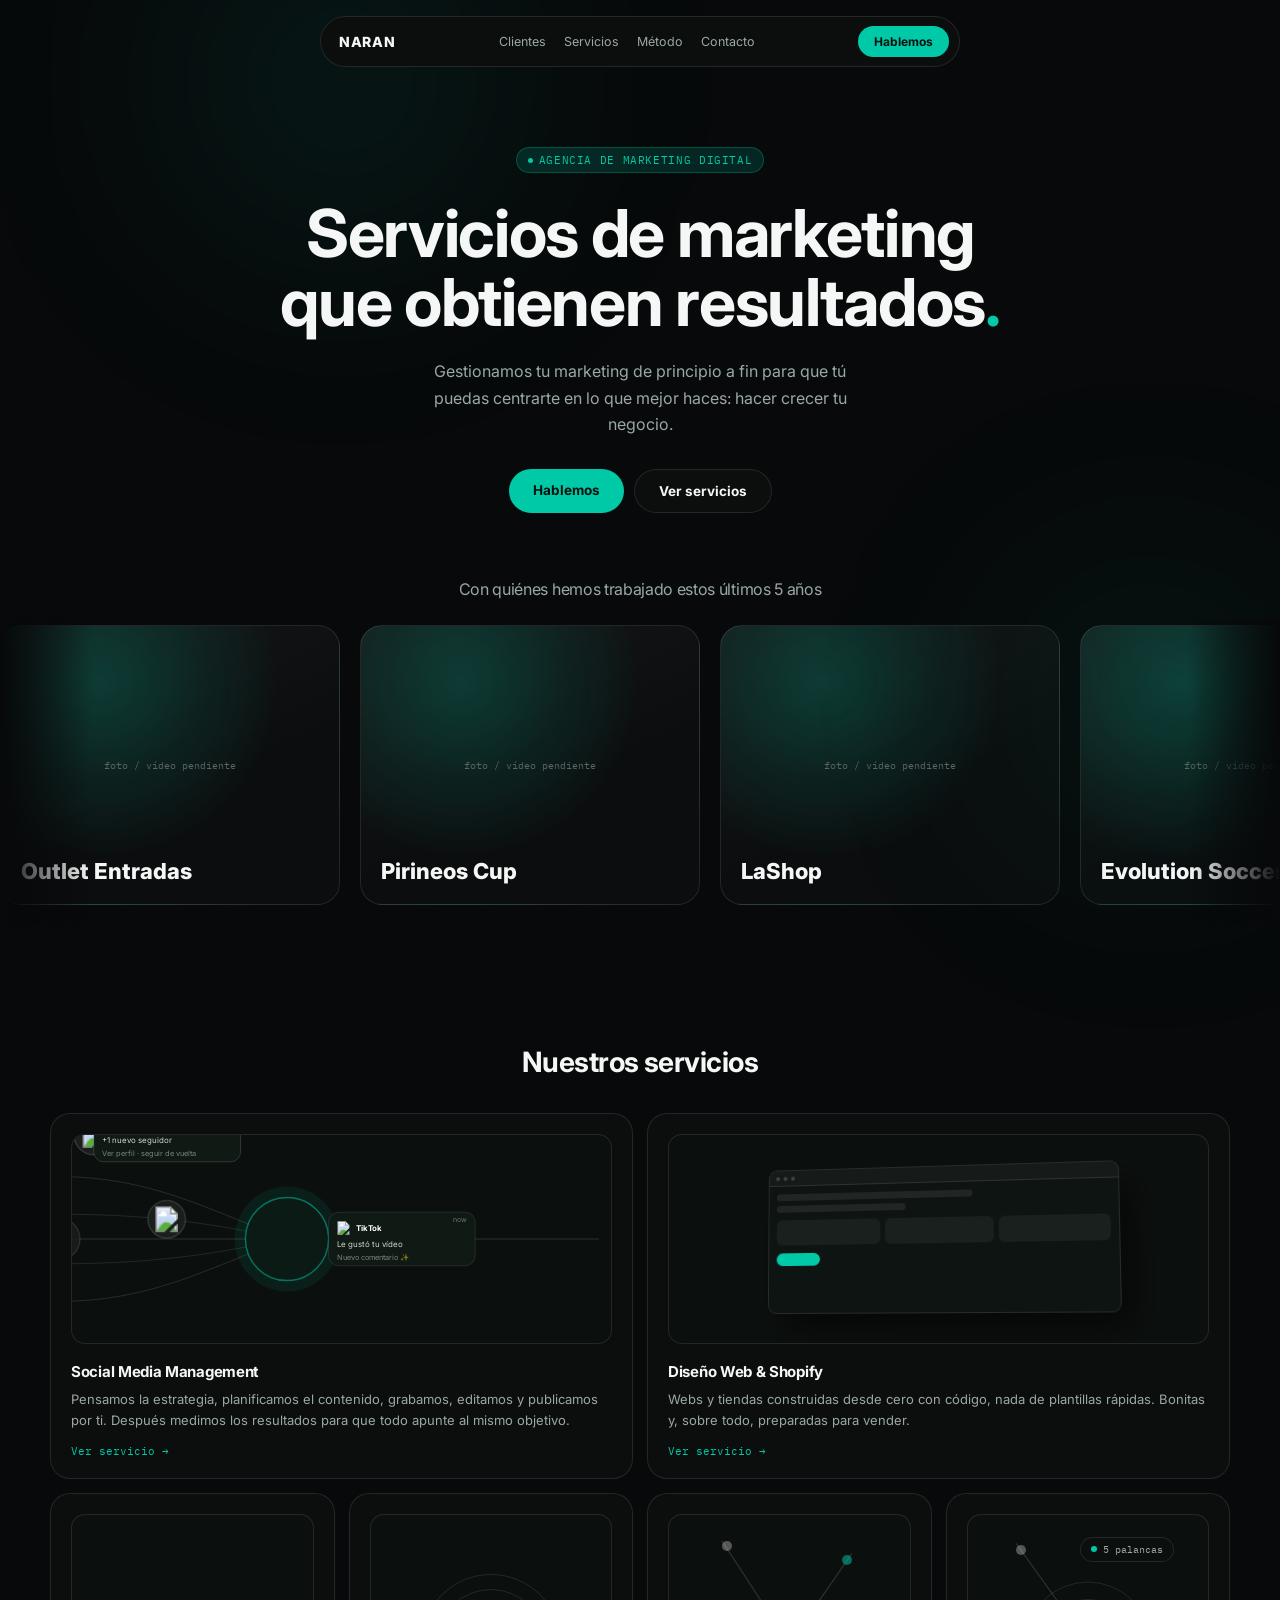
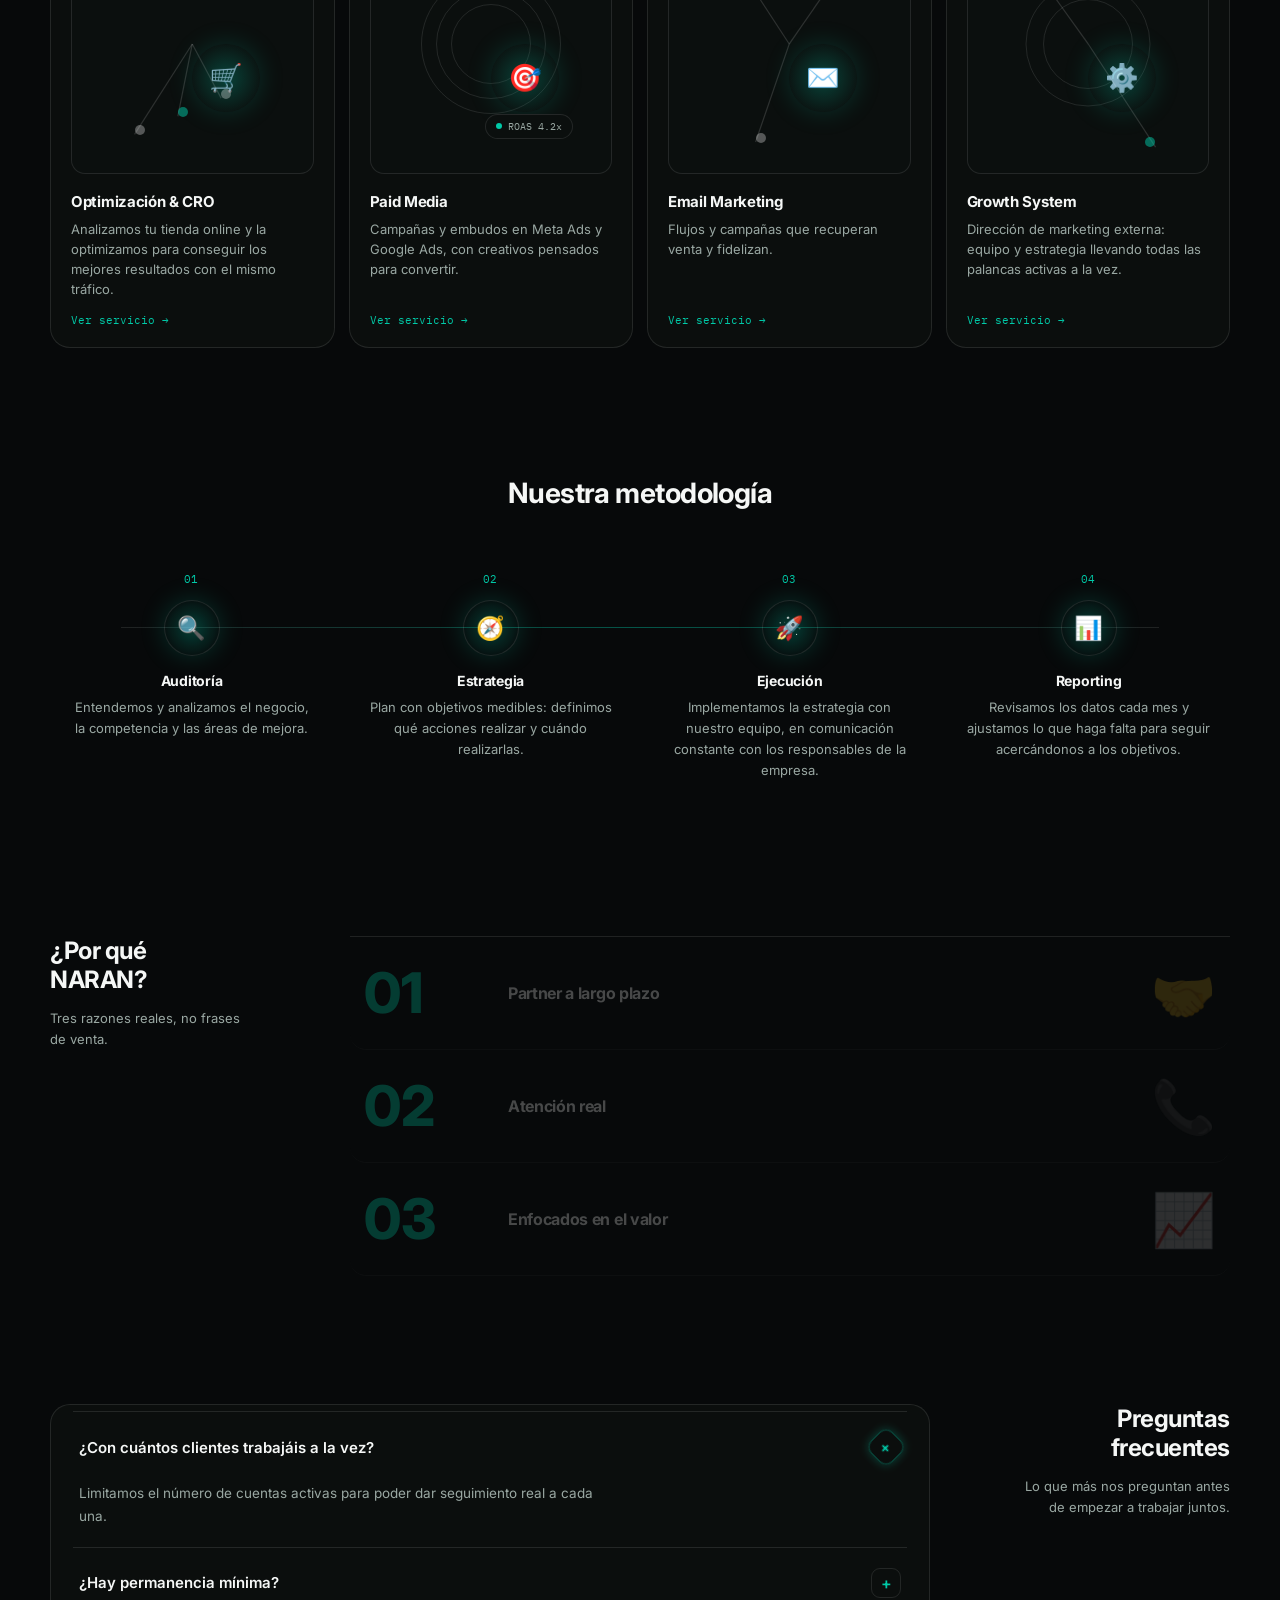
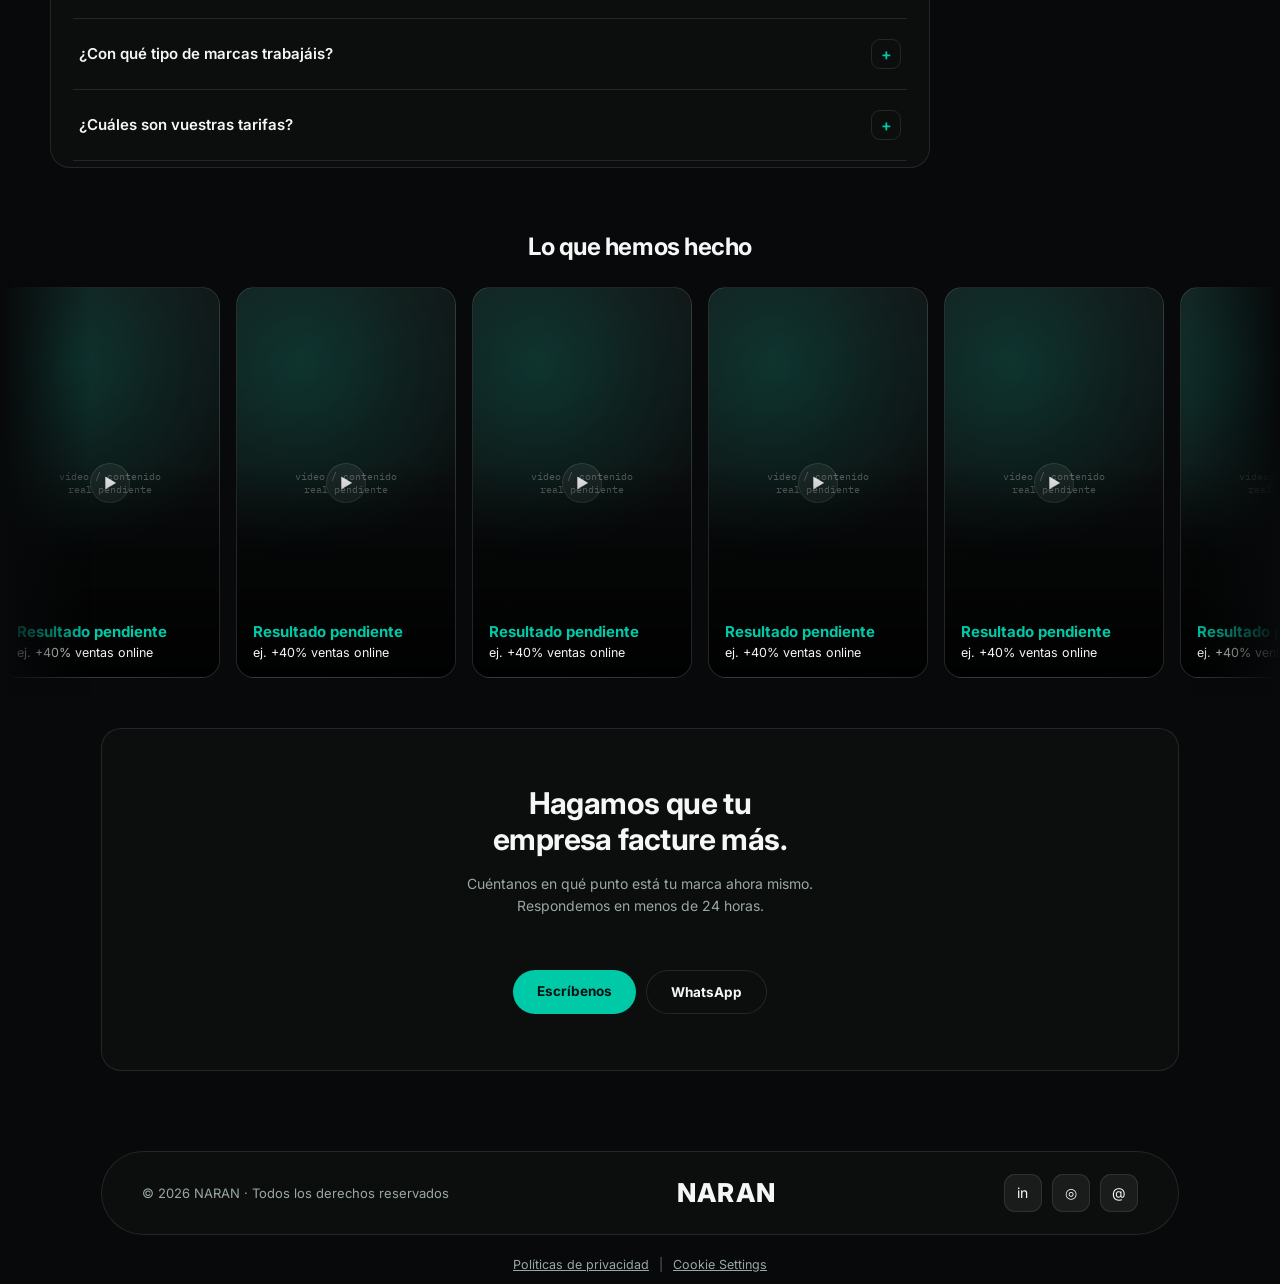
==== index.html @ 5fe64a85 "Add OpenPanel analytics tracking" ====
<!DOCTYPE html>
<html lang="es">
<head>
  <meta charset="UTF-8" />
  <meta name="viewport" content="width=device-width, initial-scale=1.0" />
  <title>NARAN — Agencia de Marketing Digital</title>
  <meta name="description" content="Agencia de marketing digital con más de 5 años de experiencia. Social media, diseño web, paid media, email marketing y growth.">
  <link rel="preconnect" href="https://fonts.googleapis.com">
  <link rel="preconnect" href="https://fonts.gstatic.com" crossorigin>
  <link href="https://fonts.googleapis.com/css2?family=Inter:wght@400;500;600;700;800;900&family=IBM+Plex+Mono:wght@400;500;600&display=swap" rel="stylesheet">
  <script>
    window.op=window.op||function(){var n=[];return new Proxy(function(){arguments.length&&n.push([].slice.call(arguments))},{get:function(t,r){return"q"===r?n:function(){n.push([r].concat([].slice.call(arguments)))}} ,has:function(t,r){return"q"===r}}) }();
    window.op('init', {
      clientId: '9a602c1d-88fe-4890-8d77-09cd3c6606c5',
      trackScreenViews: true,
      trackOutgoingLinks: true,
      trackAttributes: true,
      // sessionReplay: {
      //   enabled: true,
      // },
    });
  </script>
  <script src="https://openpanel.dev/op1.js" defer async></script>

<style>
:root {
  --bg:           #07090A;
  --glass:        rgba(255,255,255,.05);
  --glass-strong: rgba(255,255,255,.09);
  --glass-border: rgba(255,255,255,.10);
  --ink:          #F5F7F6;
  --ink-dim:      #9AA8A3;
  --ink-faint:    #59655F;
  --accent:       #00C9A7;
  --accent-soft:  rgba(0,201,167,.16);
  --pending:      #E8B84B;
  --pending-soft: rgba(232,184,75,.12);
}

*, *::before, *::after { box-sizing: border-box; }

html { scroll-behavior: smooth; }

body {
  margin: 0;
  background: var(--bg);
  color: var(--ink);
  font-family: 'Inter', ui-sans-serif, -apple-system, BlinkMacSystemFont, sans-serif;
  font-optical-sizing: auto;
  -webkit-font-smoothing: antialiased;
  position: relative;
  overflow-x: hidden;
}

h1, h2, h3, h4 {
  font-family: 'Inter';
  font-weight: 700;
  text-wrap: balance;
  margin: 0;
  letter-spacing: -.02em;
}

.mono { font-family: 'IBM Plex Mono', ui-monospace, monospace; }
::selection { background: var(--accent); color: #04120F; }
a { color: inherit; }

/* ── scrollbar ── */
::-webkit-scrollbar { width: 5px; }
::-webkit-scrollbar-track { background: transparent; }
::-webkit-scrollbar-thumb { background: rgba(0,201,167,.3); border-radius: 3px; }
::-webkit-scrollbar-thumb:hover { background: rgba(0,201,167,.55); }

/* ── ambient glow blobs ── */
.glow {
  position: fixed;
  border-radius: 50%;
  filter: blur(110px);
  pointer-events: none;
  z-index: 0;
  will-change: transform;
}
.glow-1 { width: 480px; height: 480px; background: radial-gradient(circle, rgba(0,201,167,.14), transparent 70%); top: -160px; left: 8%; }
.glow-2 { width: 420px; height: 420px; background: radial-gradient(circle, rgba(0,201,167,.10), transparent 70%); top: 55vh; right: -80px; }

.shell {
  max-width: 1180px;
  margin: 0 auto;
  padding: 0 clamp(20px, 4vw, 56px);
  position: relative;
  z-index: 1;
}

/* panel negro opaco + borde */
.glass {
  background: #0B0E0D;
  border: 1px solid var(--glass-border);
  border-radius: 20px;
}

/* ── badges ── */
.badge {
  display: inline-flex;
  align-items: center;
  gap: 6px;
  font-family: 'IBM Plex Mono';
  font-size: 10.5px;
  letter-spacing: .06em;
  text-transform: uppercase;
  padding: 5px 11px;
  border-radius: 100px;
}
.badge.tag {
  color: var(--accent);
  background: var(--accent-soft);
  border: 1px solid rgba(0,201,167,.25);
}
.badge.tag::before {
  content: "";
  width: 5px; height: 5px;
  border-radius: 50%;
  background: var(--accent);
  animation: blink 2.4s ease-in-out infinite;
}
@keyframes blink { 0%,100%{opacity:1;} 50%{opacity:.25;} }

/* ── nav ── */
.navwrap {
  position: sticky;
  top: 16px;
  z-index: 50;
  display: flex;
  justify-content: center;
  padding: 0 20px;
}
.nav {
  width: 100%;
  max-width: 640px;
  display: flex;
  align-items: center;
  justify-content: space-between;
  padding: 9px 10px 9px 18px;
  gap: 10px;
  border-radius: 100px;
  transition: background .4s ease, border-color .4s ease, box-shadow .4s ease;
}
.nav.scrolled {
  background: rgba(7,9,10,.88);
  backdrop-filter: blur(20px);
  -webkit-backdrop-filter: blur(20px);
  border-color: rgba(255,255,255,.15);
  box-shadow: 0 8px 32px rgba(0,0,0,.5);
}
.nav .logo { font-size: 14px; font-weight: 800; letter-spacing: .05em; }
.nav .links { display: flex; gap: 18px; font-size: 12.5px; color: var(--ink-dim); }
.nav .links a { text-decoration: none; transition: color .2s; }
.nav .links a:hover { color: var(--ink); }
.nav .cta {
  background: var(--accent);
  color: #04120F;
  font-size: 12px;
  font-weight: 700;
  padding: 8px 16px;
  border-radius: 100px;
  text-decoration: none;
  transition: transform .2s ease, box-shadow .2s ease;
  animation: pulseGlow 2.6s ease-in-out infinite;
}
.nav .cta:hover {
  transform: scale(1.05);
  box-shadow: 0 0 28px rgba(0,201,167,.6);
  animation-play-state: paused;
}
@media (max-width: 640px) { .nav .links { display: none; } }

@keyframes pulseGlow {
  0%,100% { box-shadow: 0 0 22px rgba(0,201,167,.35), 0 0 50px rgba(0,201,167,.14); }
  50%      { box-shadow: 0 0 34px rgba(0,201,167,.55), 0 0 80px rgba(0,201,167,.26); }
}

/* ── hero ── */
.hero { padding: 96px 0 48px; text-align: center; position: relative; }
.hero-badges {
  display: flex;
  justify-content: center;
  gap: 8px;
  margin-bottom: 26px;
  flex-wrap: wrap;
  animation: fadeUp .7s cubic-bezier(.16,1,.3,1) .05s both;
}
.hero h1 {
  font-size: clamp(34px, 6vw, 66px);
  line-height: 1.04;
  max-width: 26ch;
  margin: 0 auto;
  animation: fadeUp .7s cubic-bezier(.16,1,.3,1) .16s both;
}
.hero h1 .accent { color: var(--accent); }
.hero-sub {
  margin: 22px auto 0;
  max-width: 46ch;
  color: var(--ink-dim);
  font-size: 16px;
  line-height: 1.65;
  animation: fadeUp .7s cubic-bezier(.16,1,.3,1) .26s both;
}
.hero-ctas {
  display: flex;
  justify-content: center;
  gap: 10px;
  margin-top: 32px;
  flex-wrap: wrap;
  animation: fadeUp .7s cubic-bezier(.16,1,.3,1) .36s both;
}

@keyframes fadeUp {
  from { opacity: 0; transform: translateY(22px); }
  to   { opacity: 1; transform: none; }
}

/* ── buttons ── */
.btn {
  font-size: 13.5px;
  font-weight: 700;
  padding: 13px 24px;
  border-radius: 100px;
  text-decoration: none;
  display: inline-block;
  transition: transform .22s cubic-bezier(.16,1,.3,1), box-shadow .22s ease;
}
.btn.solid {
  background: var(--accent);
  color: #04120F;
  animation: pulseGlow 2.6s ease-in-out infinite;
}
.btn.solid:hover {
  transform: translateY(-2px) scale(1.035);
  box-shadow: 0 0 46px rgba(0,201,167,.65), 0 0 100px rgba(0,201,167,.32);
  animation-play-state: paused;
}
.btn.ghost {
  color: var(--ink);
  border: 1px solid var(--glass-border);
  background: #0B0E0D;
}
.btn.ghost:hover {
  transform: translateY(-2px) scale(1.03);
  border-color: rgba(0,201,167,.4);
  box-shadow: 0 0 24px rgba(0,201,167,.22);
}

/* ── scroll reveal (clase añadida por JS) ── */
.sr {
  opacity: 0;
  transform: translateY(22px);
  transition:
    opacity .65s cubic-bezier(.16,1,.3,1),
    transform .65s cubic-bezier(.16,1,.3,1);
}
.sr.in { opacity: 1; transform: none; }
.sr-scale {
  opacity: 0;
  transform: scale(.95);
  transition:
    opacity .65s cubic-bezier(.16,1,.3,1),
    transform .65s cubic-bezier(.16,1,.3,1);
}
.sr-scale.in { opacity: 1; transform: none; }
.sr-left {
  opacity: 0;
  transform: translateX(-22px);
  transition:
    opacity .65s cubic-bezier(.16,1,.3,1),
    transform .65s cubic-bezier(.16,1,.3,1);
}
.sr-left.in { opacity: 1; transform: none; }
.sr-right {
  opacity: 0;
  transform: translateX(22px);
  transition:
    opacity .65s cubic-bezier(.16,1,.3,1),
    transform .65s cubic-bezier(.16,1,.3,1);
}
.sr-right.in { opacity: 1; transform: none; }

/* ── section base ── */
.section { padding: 64px 0; }
.section-head { margin-bottom: 34px; text-align: center; }
.eyebrow {
  font-family: 'IBM Plex Mono';
  font-size: 11px;
  letter-spacing: .08em;
  text-transform: uppercase;
  color: var(--accent);
  margin-bottom: 12px;
  display: flex;
  align-items: center;
  justify-content: center;
  gap: 10px;
}
.section h2 { font-size: clamp(20px, 2.6vw, 28px); max-width: 20ch; margin: 0 auto; }

/* ── split ── */
.split { display: grid; grid-template-columns: 260px 1fr; gap: 40px; align-items: start; }
.split-title { position: sticky; top: 100px; }
.split-title h2 { font-size: clamp(19px, 2.4vw, 24px); text-align: left; margin: 0; max-width: 11ch; }
.split-title p { margin: 14px 0 0; font-size: 13px; color: var(--ink-dim); line-height: 1.6; max-width: 26ch; }
@media (max-width: 760px) {
  .split { grid-template-columns: 1fr; gap: 20px; }
  .split-title { position: static; }
  .split-title h2 { text-align: center; margin: 0 auto; }
  .split-title p { margin: 14px auto 0; text-align: center; }
}
.split.reverse { grid-template-columns: 1fr 260px; }
.split.reverse .split-title { order: 2; }
.split.reverse .split-title h2,
.split.reverse .split-title p { text-align: right; margin-left: auto; }
@media (max-width: 760px) {
  .split.reverse { grid-template-columns: 1fr; }
  .split.reverse .split-title { order: 0; }
  .split.reverse .split-title h2,
  .split.reverse .split-title p { text-align: center; margin: 0 auto; }
}

/* ── carrusel auto-scroll compartido ── */
@keyframes carouselScroll {
  from { transform: translateX(0); }
  to   { transform: translateX(-50%); }
}
.carousel-outer {
  overflow: hidden;
  position: relative;
}
.carousel-outer::before,
.carousel-outer::after {
  content: "";
  position: absolute;
  top: 0; bottom: 0;
  width: clamp(48px, 7vw, 96px);
  z-index: 2;
  pointer-events: none;
}
.carousel-outer::before { left:  0; background: linear-gradient(90deg,  var(--bg), transparent); }
.carousel-outer::after  { right: 0; background: linear-gradient(270deg, var(--bg), transparent); }

/* ── clients carousel ── */
.clients-wrap { position: relative; padding: 18px 0 56px; }
.clients-track {
  display: flex;
  gap: 20px;
  padding: 6px 0 20px;
  width: max-content;
  animation: carouselScroll 38s linear infinite;
}
.clients-track:hover { animation-play-state: paused; }
.client-card {
  flex: 0 0 auto;
  width: min(46vw, 340px);
  height: 280px;
  border-radius: 22px;
  position: relative;
  overflow: hidden;
  scroll-snap-align: start;
  border: 1px solid var(--glass-border);
  background:
    radial-gradient(circle at 30% 20%, rgba(0,201,167,.22), transparent 55%),
    linear-gradient(155deg, rgba(255,255,255,.06), rgba(255,255,255,.02) 60%);
  transition: transform .35s cubic-bezier(.16,1,.3,1), box-shadow .35s ease;
}
.client-card:hover {
  transform: translateY(-5px) scale(1.02);
  box-shadow: 0 14px 40px rgba(0,201,167,.13);
}
.client-card .ph {
  position: absolute; inset: 0;
  display: flex; align-items: center; justify-content: center;
  font-family: 'IBM Plex Mono'; font-size: 10px; color: var(--ink-faint);
  text-align: center; padding: 16px;
}
.client-card .nm {
  position: absolute;
  left: 20px; bottom: 20px; right: 20px;
  font-size: 22px; font-weight: 800;
}

/* ── servicios ── */
.svc-row-2 { display: grid; grid-template-columns: 1fr 1fr; gap: 14px; margin-bottom: 14px; }
.svc-row-4 { display: grid; grid-template-columns: repeat(4,1fr); gap: 14px; }
.svc-card {
  padding: 20px;
  display: flex;
  flex-direction: column;
  transition: transform .32s cubic-bezier(.16,1,.3,1), box-shadow .32s ease;
}
.svc-card:hover {
  transform: translateY(-4px);
  box-shadow: 0 14px 40px rgba(0,201,167,.1);
}
.svc-panel {
  border-radius: 14px;
  height: 150px;
  position: relative;
  overflow: hidden;
  margin-bottom: 18px;
  background: #0B0F0E;
  border: 1px solid var(--glass-border);
  flex: 0 0 auto;
}
.svc-panel.lg { height: 210px; }
.svc-row-4 .svc-panel { height: 260px; }
.svc-panel .core {
  position: absolute;
  top: 50%; left: 50%;
  width: 68px; height: 68px;
  border-radius: 50%;
  background: radial-gradient(circle, rgba(0,201,167,.28), rgba(0,201,167,.04) 70%);
  display: flex; align-items: center; justify-content: center;
  font-size: 27px;
  box-shadow: 0 0 26px rgba(0,201,167,.18);
  animation: coreBreathe 3.6s ease-in-out infinite;
}
@keyframes coreBreathe {
  0%,100% { transform: translate(-50%,-50%) scale(1);   box-shadow: 0 0 26px rgba(0,201,167,.18); }
  50%      { transform: translate(-50%,-50%) scale(1.08); box-shadow: 0 0 38px rgba(0,201,167,.28); }
}
.svc-panel .dot {
  position: absolute;
  width: 10px; height: 10px; border-radius: 50%;
  background: rgba(255,255,255,.30);
  animation: dotFloat 3.2s ease-in-out infinite;
  z-index: 2;
}
.svc-panel .ring {
  position: absolute;
  top: 50%; left: 50%;
  transform: translate(-50%,-50%);
  border: 1px solid rgba(255,255,255,.10);
  border-radius: 50%;
  animation: ringSpin 16s linear infinite;
}
.svc-panel .ring:nth-of-type(2) { animation-duration: 22s; animation-direction: reverse; }
.svc-panel .ring:nth-of-type(3) { animation-duration: 28s; }
@keyframes ringSpin { from{transform:translate(-50%,-50%) rotate(0deg);} to{transform:translate(-50%,-50%) rotate(360deg);} }
@keyframes dotFloat { 0%,100%{transform:translateY(0);} 50%{transform:translateY(-7px);} }
.svc-panel .lines { position: absolute; inset: 0; width: 100%; height: 100%; z-index: 1; }
.svc-panel .lines line { stroke: rgba(255,255,255,.14); stroke-width: .5; }
.svc-panel .ring-tag {
  position: absolute;
  font-family: 'IBM Plex Mono'; font-size: 10px; color: var(--ink-dim);
  background: #0B0F0E; border: 1px solid var(--glass-border);
  padding: 5px 10px; border-radius: 100px;
  display: flex; align-items: center; gap: 6px; z-index: 2;
}
.svc-panel .ring-tag::before { content: ""; width: 6px; height: 6px; border-radius: 50%; background: var(--accent); flex: 0 0 auto; }

/* instagram phone mockup */
.ig-panel { position: relative; display: flex; align-items: center; justify-content: center; }
.phone-wrap { position: relative; width: 96px; height: 184px; margin: 0 auto; z-index: 1; }
.phone-mock {
  position: relative; width: 100%; height: 100%;
  border-radius: 24px;
  background: #0E1412; border: 2px solid rgba(255,255,255,.14); overflow: hidden;
}
.phone-mock .notch {
  position: absolute; top: 8px; left: 50%; transform: translateX(-50%);
  width: 32px; height: 6px; border-radius: 100px;
  background: rgba(255,255,255,.16); z-index: 2;
}
.phone-feed { position: absolute; top: 22px; left: 6px; right: 6px; bottom: 6px; overflow: hidden; }
.feed-track { display: flex; flex-direction: column; gap: 6px; animation: feedScroll 22s linear infinite; }
.phone-toast {
  background: rgba(255,255,255,.07); border: 1px solid rgba(255,255,255,.10); border-radius: 8px;
  padding: 6px 7px; display: flex; align-items: center; gap: 6px; flex: 0 0 auto;
  font-family: 'IBM Plex Mono'; font-size: 6.4px; color: var(--ink-dim); line-height: 1.3;
}
.phone-toast b { display: block; color: var(--ink); font-size: 7px; }
.t-icon { width: 14px; height: 14px; border-radius: 4px; flex: 0 0 auto; }
.t-icon.ig { background: linear-gradient(135deg,#4f5bd5,#962fbf 30%,#d62976 55%,#fa7e1e 75%,#feda75); }
.t-icon.tt { background: #0b0b0b; position: relative; overflow: hidden; }
.t-icon.tt::after { content: ""; position: absolute; inset: 0; background: linear-gradient(120deg,#25f4ee 0%,transparent 45%),linear-gradient(300deg,#fe2c55 0%,transparent 45%); }
@keyframes feedScroll { 0%{transform:translateY(0);} 100%{transform:translateY(-50%);} }

.notify-pill {
  position: absolute; left: 14px;
  font-family: 'IBM Plex Mono'; font-size: 10.5px;
  background: #0B0F0E; border: 1px solid var(--glass-border); color: var(--ink);
  padding: 6px 11px; border-radius: 100px;
  display: flex; align-items: center; gap: 7px;
  opacity: 0; transform: translateY(6px); white-space: nowrap;
}
.notify-pill::before { content: ""; width: 6px; height: 6px; border-radius: 50%; background: var(--accent); flex: 0 0 auto; }
.notify-pill.n1 { bottom: 16px; animation: notifyCycle 7.5s ease-in-out infinite; }
.notify-pill.n2 { bottom: 16px; animation: notifyCycle 7.5s ease-in-out infinite 2.5s; }
.notify-pill.n3 { bottom: 16px; animation: notifyCycle 7.5s ease-in-out infinite 5s; }
@keyframes notifyCycle {
  0%{opacity:0;transform:translateY(6px);}
  4%,28%{opacity:1;transform:translateY(0);}
  36%,100%{opacity:0;transform:translateY(-6px);}
}

/* browser mockup */
.svc-panel:has(.browser) { perspective: 900px; }
.browser {
  position: absolute; inset: 30px 17%;
  border-radius: 9px; background: #0E1412; border: 1px solid var(--glass-border); overflow: hidden;
  transform: rotateY(-9deg) rotateX(4deg) rotateZ(-1deg); transform-style: preserve-3d;
  box-shadow: 14px 18px 32px rgba(0,0,0,.5);
}
.browser .bar { height: 16px; display: flex; align-items: center; gap: 4px; padding: 0 7px; background: rgba(255,255,255,.03); border-bottom: 1px solid var(--glass-border); }
.browser .bar span { width: 4px; height: 4px; border-radius: 50%; background: rgba(255,255,255,.18); }
.browser .body { padding: 8px; display: flex; flex-direction: column; gap: 5px; }
.browser .block { height: 7px; border-radius: 3px; background: rgba(255,255,255,.08); animation: litW1 8s ease-in-out infinite; }
.browser .block.w1 { width: 60%; }
.browser .block.w3 { width: 40%; animation-name: litW3; }
.browser .cards { display: flex; gap: 5px; margin-top: 3px; }
.browser .cards div { flex: 1; height: 26px; border-radius: 6px; background: rgba(255,255,255,.05); animation: litCards 8s ease-in-out infinite; }
.browser .cta { margin-top: 3px; width: 46px; height: 13px; border-radius: 100px; background: var(--accent); animation: litCta 8s ease-in-out infinite; }
@keyframes litW1    { 0%,3%,15%,100%{background:rgba(255,255,255,.08);box-shadow:none;} 9%{background:rgba(0,201,167,.4);box-shadow:0 0 12px rgba(0,201,167,.5);} }
@keyframes litW3    { 0%,25%,40%,100%{background:rgba(255,255,255,.08);box-shadow:none;} 32%{background:rgba(0,201,167,.4);box-shadow:0 0 12px rgba(0,201,167,.5);} }
@keyframes litCards { 0%,50%,65%,100%{background:rgba(255,255,255,.05);box-shadow:none;} 57%{background:rgba(0,201,167,.32);box-shadow:0 0 12px rgba(0,201,167,.45);} }
@keyframes litCta   { 0%,75%,92%,100%{box-shadow:0 0 0 rgba(0,201,167,0);filter:brightness(1);} 83%{box-shadow:0 0 18px rgba(0,201,167,.7);filter:brightness(1.3);} }
.browser .cursor {
  position: absolute; width: 10px; height: 13px; z-index: 5; background: #fff; opacity: 0;
  clip-path: polygon(0 0, 0 100%, 30% 70%, 45% 100%, 60% 90%, 42% 60%, 100% 55%);
  filter: drop-shadow(0 2px 4px rgba(0,0,0,.5));
  animation: cursorMove 8s ease-in-out infinite;
}
@keyframes cursorMove {
  0%{left:22%;top:26px;opacity:0;} 3%{opacity:1;} 15%{left:22%;top:26px;}
  25%{left:18%;top:38px;} 40%{left:18%;top:38px;} 50%{left:46%;top:60px;}
  65%{left:46%;top:60px;} 75%{left:22%;top:83px;} 92%{left:22%;top:83px;}
  97%{opacity:0;} 100%{left:22%;top:26px;opacity:0;}
}

/* ── smm hub radial animation ── */
.smm-hub { display: block; overflow: visible; }
.hub-track {
  stroke-dasharray: 400;
  stroke-dashoffset: 400;
  animation: hubDraw 1.2s cubic-bezier(.4,0,.2,1) forwards;
  animation-delay: var(--ld, 0s);
}
@keyframes hubDraw { to { stroke-dashoffset: 0; } }
.hub-glow { animation: hubGlow 3s ease-in-out infinite; }
@keyframes hubGlow {
  0%,100% { opacity: .5; }
  50%     { opacity: 1; }
}
.hub-ring { animation: hubRing 3s ease-in-out infinite; }
@keyframes hubRing {
  0%,100% { stroke-opacity: .35; }
  50%     { stroke-opacity: .85; }
}
.hub-logo-ig, .hub-logo-tt { opacity: 0; }
.hub-logo-ig { animation: hubSwitch 10s ease-in-out infinite 0s   both; }
.hub-logo-tt { animation: hubSwitch 10s ease-in-out infinite 5s   both; }
@keyframes hubSwitch {
  0%        { opacity: 0; }
  10%, 42%  { opacity: 1; }
  50%, 100% { opacity: 0; }
}

.svc-card h3 { font-size: 15px; margin-bottom: 8px; }
.svc-card p { margin: 0 0 14px; font-size: 13px; color: var(--ink-dim); line-height: 1.55; flex: 1; }
.svc-link { font-family: 'IBM Plex Mono'; font-size: 11px; color: var(--accent); text-decoration: none; }
.svc-link:hover { text-decoration: underline; }

@media (max-width: 820px) { .svc-row-2 { grid-template-columns: 1fr; } .svc-row-4 { grid-template-columns: 1fr 1fr; } }
@media (max-width: 520px) { .svc-row-4 { grid-template-columns: 1fr; } }

/* ── metodología ── */
.method-grid {
  display: grid;
  grid-template-columns: repeat(4,1fr);
  gap: 16px;
  position: relative;
}
.method-grid::before {
  content: "";
  position: absolute;
  left: 6%; right: 6%; top: 83px; height: 1px;
  background: linear-gradient(90deg, var(--glass-border), rgba(0,201,167,.4), var(--glass-border));
  z-index: 0;
}
.method-grid::after {
  content: "";
  position: absolute;
  top: 78px; left: 6%;
  width: 10px; height: 10px; border-radius: 50%;
  background: var(--accent);
  box-shadow: 0 0 12px rgba(0,201,167,.85), 0 0 28px rgba(0,201,167,.5);
  z-index: 1;
  animation: methodTravel 9s ease-in-out infinite; opacity: 0;
}
@keyframes methodTravel { 0%{left:6%;opacity:0;} 8%{opacity:1;} 92%{opacity:1;} 100%{left:calc(94% - 10px);opacity:0;} }
.method-card {
  position: relative; z-index: 2;
  padding: 28px 18px; text-align: center;
  border-radius: 16px;
  transition: background .3s ease;
}
.method-card:hover { background: rgba(255,255,255,.025); }
.method-card .m-num { font-family: 'IBM Plex Mono'; font-size: 11px; letter-spacing: .06em; color: var(--accent); margin-bottom: 14px; }
.method-card .big-em {
  width: 56px; height: 56px; margin: 0 auto 16px;
  border-radius: 50%; display: flex; align-items: center; justify-content: center;
  font-size: 23px;
  background: radial-gradient(circle, rgba(0,201,167,.28), rgba(0,201,167,.05) 70%);
  border: 1px solid var(--glass-border);
  box-shadow: 0 0 26px rgba(0,201,167,.20);
  transition: transform .3s cubic-bezier(.16,1,.3,1), box-shadow .3s ease;
}
.method-card:hover .big-em { transform: scale(1.1); box-shadow: 0 0 40px rgba(0,201,167,.4); }
.method-card h4 { font-size: 14px; margin-bottom: 8px; }
.method-card p { margin: 0; font-size: 13px; color: var(--ink-dim); line-height: 1.6; }
@media (max-width: 900px) { .method-grid { grid-template-columns: 1fr 1fr; } .method-grid::before,.method-grid::after { display: none; } }
@media (max-width: 520px)  { .method-grid { grid-template-columns: 1fr; } }

/* ── por qué NARAN ── */
.why-list { border-top: 1px solid var(--glass-border); }
.why-row {
  display: grid;
  grid-template-columns: 120px 1fr;
  gap: 24px; align-items: center;
  padding: 28px 14px;
  border-bottom: 1px solid var(--glass-border);
  position: relative; overflow: hidden;
  border-radius: 16px; cursor: default;
  opacity: .42; filter: brightness(.65);
  transition: transform .28s cubic-bezier(.16,1,.3,1), background .28s ease, opacity .28s ease, filter .28s ease;
}
.why-row:hover { opacity: 1; filter: brightness(1); transform: scale(1.016); background: rgba(255,255,255,.025); }
.why-row .num { font-size: 56px; font-weight: 800; line-height: 1; color: var(--accent); }
.why-row .em {
  position: absolute; right: 14px; top: 50%; transform: translateY(-50%);
  font-size: 52px; opacity: .6;
  transition: filter .28s ease, opacity .28s ease;
}
.why-row:hover .em { opacity: 1; filter: drop-shadow(0 0 18px rgba(0,201,167,.65)); }
.why-row h4 { font-size: 16px; margin: 0; }
.why-row .desc { max-height: 0; overflow: hidden; transition: max-height .35s ease; }
.why-row:hover .desc { max-height: 120px; }
.why-row p { margin: 8px 0 0; font-size: 13.5px; color: var(--ink-dim); line-height: 1.6; max-width: 56ch; }
@media (max-width: 640px) { .why-row { grid-template-columns: 60px 1fr; padding: 22px 8px; } .why-row .num { font-size: 36px; } .why-row .em { display: none; } }

/* ── FAQ ── */
.faq-list { display: flex; flex-direction: column; gap: 0; }
.faq-item { border-top: 1px solid var(--glass-border); }
.faq-item:last-child { border-bottom: 1px solid var(--glass-border); }
.faq-q {
  width: 100%; background: none; border: none; color: var(--ink); cursor: pointer;
  display: flex; align-items: center; justify-content: space-between; gap: 16px;
  padding: 20px 6px; font-size: 15px; font-weight: 600; text-align: left; font-family: 'Inter';
  transition: color .2s;
}
.faq-q:hover { color: var(--accent); }
.faq-q .plus {
  flex: 0 0 auto; width: 30px; height: 30px; border-radius: 9px;
  border: 1px solid var(--glass-border);
  display: flex; align-items: center; justify-content: center;
  font-size: 16px; color: var(--accent);
  transition: transform .28s cubic-bezier(.16,1,.3,1), border-color .2s, box-shadow .2s;
}
.faq-item.open .faq-q .plus { transform: rotate(45deg); border-color: rgba(0,201,167,.35); box-shadow: 0 0 10px rgba(0,201,167,.3); }
.faq-a { max-height: 0; overflow: hidden; transition: max-height .38s cubic-bezier(.16,1,.3,1); }
.faq-item.open .faq-a { max-height: 200px; }
.faq-a p { margin: 0 6px 20px; font-size: 13.5px; color: var(--ink-dim); line-height: 1.65; max-width: 60ch; }

/* ── trabajo carousel ── */
.work-wrap { position: relative; padding: 0 0 30px; }
.work-track {
  display: flex;
  gap: 16px;
  padding: 6px 0 20px;
  width: max-content;
  animation: carouselScroll 48s linear infinite;
}
.work-track:hover { animation-play-state: paused; }
.work-card {
  flex: 0 0 auto;
  width: min(58vw, 220px);
  aspect-ratio: 9/16;
  border-radius: 18px;
  position: relative;
  overflow: hidden;
  scroll-snap-align: start;
  border: 1px solid var(--glass-border);
  background:
    radial-gradient(circle at 30% 20%, rgba(0,201,167,.18), transparent 55%),
    linear-gradient(155deg, rgba(255,255,255,.06), rgba(255,255,255,.02) 60%);
  transition: transform .32s cubic-bezier(.16,1,.3,1), box-shadow .32s ease;
}
.work-card:hover { transform: scale(1.035); box-shadow: 0 16px 40px rgba(0,201,167,.14); }
.work-card .ph {
  position: absolute; inset: 0;
  display: flex; align-items: center; justify-content: center;
  font-family: 'IBM Plex Mono'; font-size: 10px; color: var(--ink-faint);
  text-align: center; padding: 16px;
}
.work-card .play {
  position: absolute; top: 50%; left: 50%; transform: translate(-50%,-50%);
  width: 40px; height: 40px; border-radius: 50%;
  display: flex; align-items: center; justify-content: center;
  background: rgba(255,255,255,.06); border: 1px solid var(--glass-border); font-size: 14px;
}
.work-card .fade {
  position: absolute; left: 0; right: 0; bottom: 0; height: 55%;
  background: linear-gradient(180deg, rgba(0,0,0,0), rgba(0,0,0,.55) 40%, rgba(0,0,0,.92) 100%);
  display: flex; align-items: flex-end; padding: 16px;
}
.work-card .result { font-size: 12.5px; line-height: 1.4; color: var(--ink); }
.work-card .result b { color: var(--accent); display: block; font-size: 15px; margin-bottom: 2px; }

/* ── contacto / cierre ── */
.close { padding: 56px clamp(24px,5vw,64px); text-align: center; }
.close h2 { font-size: clamp(22px, 3vw, 30px); max-width: 18ch; margin: 0 auto; }
.close p { color: var(--ink-dim); font-size: 14px; margin: 16px auto 0; max-width: 40ch; line-height: 1.6; }
.close .btn { margin-top: 26px; }

/* ── footer ── */
footer { padding: 0 0 64px; position: relative; z-index: 1; }
.foot-bar {
  padding: 22px clamp(20px,4vw,40px); border-radius: 100px;
  display: flex; align-items: center; justify-content: space-between; gap: 16px; flex-wrap: wrap;
}
.foot-copy { font-size: 13px; color: var(--ink-dim); white-space: nowrap; }
.foot-logo { font-size: 26px; font-weight: 800; letter-spacing: .05em; }
.foot-social { display: flex; gap: 10px; }
.foot-social a {
  width: 38px; height: 38px; border-radius: 11px;
  display: flex; align-items: center; justify-content: center;
  background: rgba(255,255,255,.06); border: 1px solid var(--glass-border);
  color: var(--ink); text-decoration: none; font-size: 14px;
  transition: color .2s, border-color .2s, background .2s, transform .2s cubic-bezier(.16,1,.3,1);
}
.foot-social a:hover { color: var(--accent); border-color: rgba(0,201,167,.35); transform: translateY(-2px); }
.foot-policies { text-align: center; margin-top: 22px; margin-bottom: 12px; font-size: 12.5px; color: var(--ink-faint); }
.foot-policies a { color: var(--ink-dim); text-decoration: underline; }
.foot-policies .sep { margin: 0 10px; }
@media (max-width: 640px) { .foot-bar { flex-direction: column; text-align: center; } }
</style>

<!-- ambient glows -->
<div class="glow glow-1" id="g1"></div>
<div class="glow glow-2" id="g2"></div>

<!-- ── NAV ── -->
<div class="navwrap">
  <nav class="nav glass" id="nav">
    <span class="logo">NARAN</span>
    <div class="links">
      <a href="#clientes">Clientes</a>
      <a href="#servicios">Servicios</a>
      <a href="#metodologia">Método</a>
      <a href="#contacto">Contacto</a>
    </div>
    <a class="cta" href="#contacto">Hablemos</a>
  </nav>
</div>

<!-- ── HERO ── -->
<div class="shell hero">
  <div class="hero-badges">
    <span class="badge tag">Agencia de marketing digital</span>
  </div>
  <h1>Servicios de marketing<br>que obtienen resultados<span class="accent">.</span></h1>
  <p class="hero-sub">Gestionamos tu marketing de principio a fin para que tú puedas centrarte en lo que mejor haces: hacer crecer tu negocio.</p>
  <div class="hero-ctas">
    <a class="btn solid" href="#contacto">Hablemos</a>
    <a class="btn ghost" href="#servicios">Ver servicios</a>
  </div>
</div>

<!-- ── CLIENTES ── -->
<div class="clients-wrap" id="clientes">
  <div class="shell section-head sr" style="margin-bottom:20px;">
    <h2 style="font-size:16px;font-weight:400;color:var(--ink-dim);">Con quiénes hemos trabajado estos últimos 5 años</h2>
  </div>
  <div class="carousel-outer">
    <div class="clients-track" id="clientsTrack">
      <div class="client-card"><div class="ph">foto / vídeo pendiente</div><div class="nm">Outlet Entradas</div></div>
      <div class="client-card"><div class="ph">foto / vídeo pendiente</div><div class="nm">Pirineos Cup</div></div>
      <div class="client-card"><div class="ph">foto / vídeo pendiente</div><div class="nm">LaShop</div></div>
      <div class="client-card"><div class="ph">foto / vídeo pendiente</div><div class="nm">Evolution Soccer</div></div>
      <div class="client-card"><div class="ph">foto / vídeo pendiente</div><div class="nm">Verd Oliva</div></div>
      <div class="client-card"><div class="ph">foto / vídeo pendiente</div><div class="nm">Stage Deportivo</div></div>
    </div>
  </div>
</div>

<!-- ── SERVICIOS ── -->
<div class="shell section" id="servicios">
  <div class="section-head sr">
    <h2>Nuestros servicios</h2>
  </div>

  <div class="svc-row-2">
    <div class="svc-card glass sr-left">
      <div class="svc-panel lg ig-panel">
        <svg class="smm-hub" viewBox="0 0 500 210" xmlns="http://www.w3.org/2000/svg" width="100%" height="100%" preserveAspectRatio="xMidYMid meet" overflow="visible">
          <defs>
            <!-- Avatar motion paths: left edge → center (195,105) -->
            <path id="ap1" d="M -35,42  C 60,42  120,78  195,105"/>
            <path id="ap2" d="M -35,80  C 70,80  130,92  195,105"/>
            <path id="ap3" d="M -35,105 L 195,105"/>
            <path id="ap4" d="M -35,130 C 70,130 130,118 195,105"/>
            <path id="ap5" d="M -35,168 C 60,168 120,132 195,105"/>
            <!-- Notification path: center right (237,105) → right edge (510,105) -->
            <path id="np"  d="M 237,105 L 510,105"/>
            <linearGradient id="igGr" x1="10%" y1="100%" x2="90%" y2="0%">
              <stop offset="0%"   stop-color="#f9ed32"/>
              <stop offset="18%"  stop-color="#f26522"/>
              <stop offset="42%"  stop-color="#ee2a7b"/>
              <stop offset="72%"  stop-color="#9b26af"/>
              <stop offset="100%" stop-color="#4661d5"/>
            </linearGradient>
          </defs>

          <!-- ── TRACK LINES ── -->
          <path d="M -35,42  C 60,42  120,78  195,105" fill="none" stroke="rgba(255,255,255,.12)" stroke-width="1" class="hub-track" style="--ld:.05s"/>
          <path d="M -35,80  C 70,80  130,92  195,105" fill="none" stroke="rgba(255,255,255,.10)" stroke-width="1" class="hub-track" style="--ld:.10s"/>
          <path d="M -35,105 L 195,105"                fill="none" stroke="rgba(255,255,255,.14)" stroke-width="1" class="hub-track" style="--ld:.15s"/>
          <path d="M -35,130 C 70,130 130,118 195,105" fill="none" stroke="rgba(255,255,255,.10)" stroke-width="1" class="hub-track" style="--ld:.10s"/>
          <path d="M -35,168 C 60,168 120,132 195,105" fill="none" stroke="rgba(255,255,255,.12)" stroke-width="1" class="hub-track" style="--ld:.05s"/>
          <line x1="237" y1="105" x2="510" y2="105"   stroke="rgba(255,255,255,.14)" stroke-width="1" class="hub-track" style="--ld:.25s"/>

          <!-- ── OUTER GLOW ── -->
          <circle cx="195" cy="105" r="53" fill="rgba(0,201,167,.08)" class="hub-glow"/>

          <!-- ── AVATARS — rendered before center ring so they disappear "into" it ── -->

          <!-- Flow 1: top · begin 0s -->
          <g>
            <animate attributeName="opacity" values="0;1;1;0;0" keyTimes="0;0.06;0.45;0.55;1" dur="6s" repeatCount="indefinite" begin="0s"/>
            <animateMotion dur="6s" repeatCount="indefinite" begin="0s"
              keyPoints="0;0;1;1;1" keyTimes="0;0.06;0.46;0.55;1" calcMode="linear">
              <mpath href="#ap1"/>
            </animateMotion>
            <circle r="22" fill="#1A1F1D" stroke="rgba(255,255,255,.14)" stroke-width="1.5"/>
            <image href="assets/emojisenyora2.png" x="-15" y="-15" width="30" height="30"/>
          </g>

          <!-- Flow 2: upper-mid · begin 1.2s -->
          <g>
            <animate attributeName="opacity" values="0;1;1;0;0" keyTimes="0;0.06;0.45;0.55;1" dur="6s" repeatCount="indefinite" begin="1.2s"/>
            <animateMotion dur="6s" repeatCount="indefinite" begin="1.2s"
              keyPoints="0;0;1;1;1" keyTimes="0;0.06;0.46;0.55;1" calcMode="linear">
              <mpath href="#ap2"/>
            </animateMotion>
            <circle r="19" fill="#1A1F1D" stroke="rgba(255,255,255,.12)" stroke-width="1.5"/>
            <image href="assets/emojisenyorros.png" x="-13" y="-13" width="26" height="26"/>
          </g>

          <!-- Flow 3: horizontal · begin 2.4s -->
          <g>
            <animate attributeName="opacity" values="0;1;1;0;0" keyTimes="0;0.06;0.45;0.55;1" dur="6s" repeatCount="indefinite" begin="2.4s"/>
            <animateMotion dur="6s" repeatCount="indefinite" begin="2.4s"
              keyPoints="0;0;1;1;1" keyTimes="0;0.06;0.46;0.55;1" calcMode="linear">
              <mpath href="#ap3"/>
            </animateMotion>
            <circle r="21" fill="#1A1F1D" stroke="rgba(255,255,255,.13)" stroke-width="1.5"/>
            <image href="assets/emojisenyora.png" x="-14" y="-14" width="28" height="28"/>
          </g>

          <!-- Flow 4: lower-mid · begin 3.6s -->
          <g>
            <animate attributeName="opacity" values="0;1;1;0;0" keyTimes="0;0.06;0.45;0.55;1" dur="6s" repeatCount="indefinite" begin="3.6s"/>
            <animateMotion dur="6s" repeatCount="indefinite" begin="3.6s"
              keyPoints="0;0;1;1;1" keyTimes="0;0.06;0.46;0.55;1" calcMode="linear">
              <mpath href="#ap4"/>
            </animateMotion>
            <circle r="19" fill="#1A1F1D" stroke="rgba(255,255,255,.12)" stroke-width="1.5"/>
            <image href="assets/emojinenros.png" x="-13" y="-13" width="26" height="26"/>
          </g>

          <!-- Flow 5: bottom · begin 4.8s -->
          <g>
            <animate attributeName="opacity" values="0;1;1;0;0" keyTimes="0;0.06;0.45;0.55;1" dur="6s" repeatCount="indefinite" begin="4.8s"/>
            <animateMotion dur="6s" repeatCount="indefinite" begin="4.8s"
              keyPoints="0;0;1;1;1" keyTimes="0;0.06;0.46;0.55;1" calcMode="linear">
              <mpath href="#ap5"/>
            </animateMotion>
            <circle r="20" fill="#1A1F1D" stroke="rgba(255,255,255,.13)" stroke-width="1.5"/>
            <image href="assets/emojisenyorros.png" x="-13" y="-13" width="26" height="26"/>
          </g>

          <!-- ── CENTER CIRCLE (above avatars — they disappear behind it) ── -->
          <circle cx="195" cy="105" r="42" fill="#0B1A15" stroke="rgba(0,201,167,.5)" stroke-width="1.5" class="hub-ring"/>

          <!-- CENTER: INSTAGRAM logo -->
          <g class="hub-logo-ig">
            <image href="assets/Instagram_icon.png.webp" x="176" y="86" width="38" height="38"/>
          </g>

          <!-- CENTER: TIKTOK logo -->
          <g class="hub-logo-tt">
            <image href="assets/tiktok.webp" x="176" y="86" width="38" height="38"/>
          </g>

          <!-- ── NOTIFICATIONS — rendered above everything, emerge from center ── -->

          <!-- Notif 1: IG · begin 0s -->
          <g>
            <animate attributeName="opacity" values="0;0;1;1;0" keyTimes="0;0.50;0.57;0.82;1" dur="6s" repeatCount="indefinite" begin="0s"/>
            <animateMotion dur="6s" repeatCount="indefinite" begin="0s"
              keyPoints="0;0;0;1;1" keyTimes="0;0.50;0.57;0.82;1" calcMode="linear">
              <mpath href="#np"/>
            </animateMotion>
            <rect x="0" y="-27" width="148" height="54" rx="10" fill="#0F1A14" stroke="rgba(255,255,255,.10)" stroke-width="1"/>
            <image href="assets/Instagram_icon.png.webp" x="8" y="-18" width="14" height="14"/>
            <text x="28"  y="-8"  font-family="Inter,sans-serif" font-weight="700" font-size="8" fill="white">Instagram</text>
            <text x="140" y="-17" font-family="Inter,sans-serif" font-size="7" fill="rgba(255,255,255,.4)" text-anchor="end">now</text>
            <text x="8"   y="8"   font-family="Inter,sans-serif" font-size="8" fill="rgba(255,255,255,.82)">Empezó a seguirte</text>
            <text x="8"   y="21"  font-family="Inter,sans-serif" font-size="7.5" fill="rgba(255,255,255,.45)">+1 nuevo seguidor</text>
          </g>

          <!-- Notif 2: TT · begin 1.2s -->
          <g>
            <animate attributeName="opacity" values="0;0;1;1;0" keyTimes="0;0.50;0.57;0.82;1" dur="6s" repeatCount="indefinite" begin="1.2s"/>
            <animateMotion dur="6s" repeatCount="indefinite" begin="1.2s"
              keyPoints="0;0;0;1;1" keyTimes="0;0.50;0.57;0.82;1" calcMode="linear">
              <mpath href="#np"/>
            </animateMotion>
            <rect x="0" y="-27" width="148" height="54" rx="10" fill="#0F1A14" stroke="rgba(255,255,255,.10)" stroke-width="1"/>
            <image href="assets/tiktok.webp" x="8" y="-18" width="14" height="14"/>
            <text x="28"  y="-8"  font-family="Inter,sans-serif" font-weight="700" font-size="8" fill="white">TikTok</text>
            <text x="140" y="-17" font-family="Inter,sans-serif" font-size="7" fill="rgba(255,255,255,.4)" text-anchor="end">now</text>
            <text x="8"   y="8"   font-family="Inter,sans-serif" font-size="8" fill="rgba(255,255,255,.82)">Le gustó tu vídeo</text>
            <text x="8"   y="21"  font-family="Inter,sans-serif" font-size="7.5" fill="rgba(255,255,255,.45)">Nuevo comentario ✨</text>
          </g>

          <!-- Notif 3: IG · begin 2.4s -->
          <g>
            <animate attributeName="opacity" values="0;0;1;1;0" keyTimes="0;0.50;0.57;0.82;1" dur="6s" repeatCount="indefinite" begin="2.4s"/>
            <animateMotion dur="6s" repeatCount="indefinite" begin="2.4s"
              keyPoints="0;0;0;1;1" keyTimes="0;0.50;0.57;0.82;1" calcMode="linear">
              <mpath href="#np"/>
            </animateMotion>
            <rect x="0" y="-27" width="148" height="54" rx="10" fill="#0F1A14" stroke="rgba(255,255,255,.10)" stroke-width="1"/>
            <image href="assets/Instagram_icon.png.webp" x="8" y="-18" width="14" height="14"/>
            <text x="28"  y="-8"  font-family="Inter,sans-serif" font-weight="700" font-size="8" fill="white">Instagram</text>
            <text x="140" y="-17" font-family="Inter,sans-serif" font-size="7" fill="rgba(255,255,255,.4)" text-anchor="end">now</text>
            <text x="8"   y="8"   font-family="Inter,sans-serif" font-size="8" fill="rgba(255,255,255,.82)">Comentó tu publicación</text>
            <text x="8"   y="21"  font-family="Inter,sans-serif" font-size="7.5" fill="rgba(255,255,255,.45)">Ver comentario</text>
          </g>

          <!-- Notif 4: TT · begin 3.6s -->
          <g>
            <animate attributeName="opacity" values="0;0;1;1;0" keyTimes="0;0.50;0.57;0.82;1" dur="6s" repeatCount="indefinite" begin="3.6s"/>
            <animateMotion dur="6s" repeatCount="indefinite" begin="3.6s"
              keyPoints="0;0;0;1;1" keyTimes="0;0.50;0.57;0.82;1" calcMode="linear">
              <mpath href="#np"/>
            </animateMotion>
            <rect x="0" y="-27" width="148" height="54" rx="10" fill="#0F1A14" stroke="rgba(255,255,255,.10)" stroke-width="1"/>
            <image href="assets/tiktok.webp" x="8" y="-18" width="14" height="14"/>
            <text x="28"  y="-8"  font-family="Inter,sans-serif" font-weight="700" font-size="8" fill="white">TikTok</text>
            <text x="140" y="-17" font-family="Inter,sans-serif" font-size="7" fill="rgba(255,255,255,.4)" text-anchor="end">now</text>
            <text x="8"   y="8"   font-family="Inter,sans-serif" font-size="8" fill="rgba(255,255,255,.82)">48K reproducciones 🔥</text>
            <text x="8"   y="21"  font-family="Inter,sans-serif" font-size="7.5" fill="rgba(255,255,255,.45)">Contenido viral · ver stats</text>
          </g>

          <!-- Notif 5: IG · begin 4.8s -->
          <g>
            <animate attributeName="opacity" values="0;0;1;1;0" keyTimes="0;0.50;0.57;0.82;1" dur="6s" repeatCount="indefinite" begin="4.8s"/>
            <animateMotion dur="6s" repeatCount="indefinite" begin="4.8s"
              keyPoints="0;0;0;1;1" keyTimes="0;0.50;0.57;0.82;1" calcMode="linear">
              <mpath href="#np"/>
            </animateMotion>
            <rect x="0" y="-27" width="148" height="54" rx="10" fill="#0F1A14" stroke="rgba(255,255,255,.10)" stroke-width="1"/>
            <image href="assets/Instagram_icon.png.webp" x="8" y="-18" width="14" height="14"/>
            <text x="28"  y="-8"  font-family="Inter,sans-serif" font-weight="700" font-size="8" fill="white">Instagram</text>
            <text x="140" y="-17" font-family="Inter,sans-serif" font-size="7" fill="rgba(255,255,255,.4)" text-anchor="end">now</text>
            <text x="8"   y="8"   font-family="Inter,sans-serif" font-size="8" fill="rgba(255,255,255,.82)">+1 nuevo seguidor</text>
            <text x="8"   y="21"  font-family="Inter,sans-serif" font-size="7.5" fill="rgba(255,255,255,.45)">Ver perfil · seguir de vuelta</text>
          </g>
        </svg>
      </div>
      <h3>Social Media Management</h3>
      <p>Pensamos la estrategia, planificamos el contenido, grabamos, editamos y publicamos por ti. Después medimos los resultados para que todo apunte al mismo objetivo.</p>
      <span class="svc-link">Ver servicio →</span>
    </div>

    <div class="svc-card glass sr-right">
      <div class="svc-panel lg">
        <div class="browser">
          <div class="bar"><span></span><span></span><span></span></div>
          <div class="body">
            <div class="block w1"></div>
            <div class="block w3"></div>
            <div class="cards"><div></div><div></div><div></div></div>
            <div class="cta"></div>
          </div>
          <div class="cursor"></div>
        </div>
      </div>
      <h3>Diseño Web &amp; Shopify</h3>
      <p>Webs y tiendas construidas desde cero con código, nada de plantillas rápidas. Bonitas y, sobre todo, preparadas para vender.</p>
      <span class="svc-link">Ver servicio →</span>
    </div>
  </div>

  <div class="svc-row-4" style="margin-top:14px;">
    <div class="svc-card glass sr" style="--d:.04s">
      <div class="svc-panel">
        <svg class="lines" viewBox="0 0 100 100" preserveAspectRatio="none"><line x1="26" y1="85" x2="50" y2="50"/><line x1="44" y1="78" x2="50" y2="50"/><line x1="62" y1="71" x2="50" y2="50"/></svg>
        <div class="dot" style="bottom:38px;left:26%;animation-delay:0s;"></div>
        <div class="dot" style="bottom:56px;left:44%;background:rgba(0,201,167,.5);animation-delay:.7s;"></div>
        <div class="dot" style="bottom:74px;left:62%;animation-delay:1.5s;"></div>
        <div class="core">🛒</div>
        <div class="notify-pill n1">Nueva venta · 42€</div>
        <div class="notify-pill n2">Checkout completado</div>
        <div class="notify-pill n3">+1 conversión</div>
      </div>
      <h3>Optimización &amp; CRO</h3>
      <p>Analizamos tu tienda online y la optimizamos para conseguir los mejores resultados con el mismo tráfico.</p>
      <span class="svc-link">Ver servicio →</span>
    </div>

    <div class="svc-card glass sr" style="--d:.09s">
      <div class="svc-panel">
        <div class="ring" style="width:80px;height:80px;"></div>
        <div class="ring" style="width:110px;height:110px;"></div>
        <div class="ring" style="width:140px;height:140px;"></div>
        <div class="core">🎯</div>
        <div class="ring-tag" style="bottom:34px;right:16%;">ROAS 4.2x</div>
      </div>
      <h3>Paid Media</h3>
      <p>Campañas y embudos en Meta Ads y Google Ads, con creativos pensados para convertir.</p>
      <span class="svc-link">Ver servicio →</span>
    </div>

    <div class="svc-card glass sr" style="--d:.14s">
      <div class="svc-panel">
        <svg class="lines" viewBox="0 0 100 100" preserveAspectRatio="none"><line x1="22" y1="10" x2="50" y2="50"/><line x1="76" y1="15" x2="50" y2="50"/><line x1="36" y1="88" x2="50" y2="50"/></svg>
        <div class="dot" style="top:26px;left:22%;animation-delay:.3s;"></div>
        <div class="dot" style="top:40px;right:24%;background:rgba(0,201,167,.5);animation-delay:1.2s;"></div>
        <div class="dot" style="bottom:30px;left:36%;animation-delay:.8s;"></div>
        <div class="core">✉️</div>
        <div class="notify-pill n1">Email enviado ✓</div>
        <div class="notify-pill n2">Abierto por el cliente</div>
        <div class="notify-pill n3">+1 clic</div>
      </div>
      <h3>Email Marketing</h3>
      <p>Flujos y campañas que recuperan venta y fidelizan.</p>
      <span class="svc-link">Ver servicio →</span>
    </div>

    <div class="svc-card glass sr" style="--d:.19s">
      <div class="svc-panel">
        <svg class="lines" viewBox="0 0 100 100" preserveAspectRatio="none"><line x1="20" y1="11" x2="50" y2="50"/><line x1="78" y1="90" x2="50" y2="50"/></svg>
        <div class="ring" style="width:90px;height:90px;"></div>
        <div class="ring" style="width:125px;height:125px;"></div>
        <div class="dot" style="top:30px;left:20%;animation-delay:.5s;"></div>
        <div class="dot" style="bottom:26px;right:22%;background:rgba(0,201,167,.5);animation-delay:1.4s;"></div>
        <div class="core">⚙️</div>
        <div class="ring-tag" style="top:22px;right:14%;">5 palancas</div>
      </div>
      <h3>Growth System</h3>
      <p>Dirección de marketing externa: equipo y estrategia llevando todas las palancas activas a la vez.</p>
      <span class="svc-link">Ver servicio →</span>
    </div>
  </div>
</div>

<!-- ── METODOLOGÍA ── -->
<div class="shell section" id="metodologia">
  <div class="section-head sr">
    <h2>Nuestra metodología</h2>
  </div>
  <div class="method-grid">
    <div class="method-card sr" style="--d:.00s"><div class="m-num">01</div><div class="big-em">🔍</div><h4>Auditoría</h4><p>Entendemos y analizamos el negocio, la competencia y las áreas de mejora.</p></div>
    <div class="method-card sr" style="--d:.08s"><div class="m-num">02</div><div class="big-em">🧭</div><h4>Estrategia</h4><p>Plan con objetivos medibles: definimos qué acciones realizar y cuándo realizarlas.</p></div>
    <div class="method-card sr" style="--d:.16s"><div class="m-num">03</div><div class="big-em">🚀</div><h4>Ejecución</h4><p>Implementamos la estrategia con nuestro equipo, en comunicación constante con los responsables de la empresa.</p></div>
    <div class="method-card sr" style="--d:.24s"><div class="m-num">04</div><div class="big-em">📊</div><h4>Reporting</h4><p>Revisamos los datos cada mes y ajustamos lo que haga falta para seguir acercándonos a los objetivos.</p></div>
  </div>
</div>

<!-- ── POR QUÉ NARAN ── -->
<div class="shell section">
  <div class="split sr">
    <div class="split-title">
      <h2>¿Por qué NARAN?</h2>
      <p>Tres razones reales, no frases de venta.</p>
    </div>
    <div class="why-list">
      <div class="why-row"><div class="num">01</div><div><h4>Partner a largo plazo</h4><div class="desc"><p>El 85% de nuestros clientes llevan más de 3 años con nosotros.</p></div></div><div class="em">🤝</div></div>
      <div class="why-row"><div class="num">02</div><div><h4>Atención real</h4><div class="desc"><p>Nos implicamos al 100% con cada cliente. Limitamos las cuentas activas para ofrecer mejor servicio y mantener un contacto constante.</p></div></div><div class="em">📞</div></div>
      <div class="why-row"><div class="num">03</div><div><h4>Enfocados en el valor</h4><div class="desc"><p>No perseguimos likes ni métricas vacías: cada acción se mide por el valor real que aporta a tu negocio.</p></div></div><div class="em">📈</div></div>
    </div>
  </div>
</div>

<!-- ── FAQ ── -->
<div class="shell section">
  <div class="split reverse sr">
    <div class="split-title">
      <h2>Preguntas frecuentes</h2>
      <p>Lo que más nos preguntan antes de empezar a trabajar juntos.</p>
    </div>
    <div class="faq-list glass" style="padding:6px 22px;">
      <div class="faq-item open">
        <button class="faq-q"><span>¿Con cuántos clientes trabajáis a la vez?</span><span class="plus">+</span></button>
        <div class="faq-a"><p>Limitamos el número de cuentas activas para poder dar seguimiento real a cada una.</p></div>
      </div>
      <div class="faq-item">
        <button class="faq-q"><span>¿Hay permanencia mínima?</span><span class="plus">+</span></button>
        <div class="faq-a"><p>Trabajamos con contrato mensual. También hay opción de servicio esporádico sin permanencia para proyectos puntuales.</p></div>
      </div>
      <div class="faq-item">
        <button class="faq-q"><span>¿Con qué tipo de marcas trabajáis?</span><span class="plus">+</span></button>
        <div class="faq-a"><p>Trabajamos con clientes de muchos sectores diferentes y de distintos tamaños de empresa. El criterio real es tener margen para crecer con datos.</p></div>
      </div>
      <div class="faq-item">
        <button class="faq-q"><span>¿Cuáles son vuestras tarifas?</span><span class="plus">+</span></button>
        <div class="faq-a"><p>Nuestras tarifas van a partir de 600€ mensuales y adaptamos el precio a cada cliente. Si no mejoramos lo que ya tenías, trabajamos gratis hasta conseguirlo.</p></div>
      </div>
    </div>
  </div>
</div>

<!-- ── TRABAJO ── -->
<div class="work-wrap" id="trabajo">
  <div class="shell section-head sr" style="margin-bottom:20px;">
    <h2>Lo que hemos hecho</h2>
  </div>
  <div class="carousel-outer">
    <div class="work-track" id="workTrack">
      <div class="work-card"><div class="ph">vídeo / contenido<br>real pendiente</div><div class="play">▶</div><div class="fade"><div class="result"><b>Resultado pendiente</b>ej. +40% ventas online</div></div></div>
      <div class="work-card"><div class="ph">vídeo / contenido<br>real pendiente</div><div class="play">▶</div><div class="fade"><div class="result"><b>Resultado pendiente</b>ej. +40% ventas online</div></div></div>
      <div class="work-card"><div class="ph">vídeo / contenido<br>real pendiente</div><div class="play">▶</div><div class="fade"><div class="result"><b>Resultado pendiente</b>ej. +40% ventas online</div></div></div>
      <div class="work-card"><div class="ph">vídeo / contenido<br>real pendiente</div><div class="play">▶</div><div class="fade"><div class="result"><b>Resultado pendiente</b>ej. +40% ventas online</div></div></div>
      <div class="work-card"><div class="ph">vídeo / contenido<br>real pendiente</div><div class="play">▶</div><div class="fade"><div class="result"><b>Resultado pendiente</b>ej. +40% ventas online</div></div></div>
      <div class="work-card"><div class="ph">vídeo / contenido<br>real pendiente</div><div class="play">▶</div><div class="fade"><div class="result"><b>Resultado pendiente</b>ej. +40% ventas online</div></div></div>
    </div>
  </div>
</div>

<!-- ── CONTACTO ── -->
<div class="shell" id="contacto" style="padding-bottom:80px;">
  <div class="close glass sr-scale">
    <h2>Hagamos que tu empresa facture más.</h2>
    <p>Cuéntanos en qué punto está tu marca ahora mismo. Respondemos en menos de 24 horas.</p>
    <div class="hero-ctas" style="margin-top:26px;">
      <a class="btn solid" href="mailto:growbemarketingthings@gmail.com">Escríbenos</a>
      <a class="btn ghost" href="#">WhatsApp</a>
    </div>
  </div>
</div>

<!-- ── FOOTER ── -->
<footer class="shell">
  <div class="foot-bar glass">
    <span class="foot-copy">© 2026 NARAN · Todos los derechos reservados</span>
    <span class="foot-logo">NARAN</span>
    <div class="foot-social">
      <a href="#" aria-label="LinkedIn">in</a>
      <a href="#" aria-label="Instagram">◎</a>
      <a href="mailto:growbemarketingthings@gmail.com" aria-label="Email">@</a>
    </div>
  </div>
  <div class="foot-policies">
    <a href="#">Políticas de privacidad</a><span class="sep">|</span><a href="#">Cookie Settings</a>
  </div>
</footer>

<script>
(function () {
  'use strict';

  /* ── nav: scroll glassmorphism ── */
  var nav = document.getElementById('nav');
  window.addEventListener('scroll', function () {
    nav.classList.toggle('scrolled', window.scrollY > 32);
  }, { passive: true });

  /* ── scroll reveal ── */
  var io = new IntersectionObserver(function (entries) {
    entries.forEach(function (e) {
      if (!e.isIntersecting) return;
      var el = e.target;
      var delay = el.style.getPropertyValue('--d') || '0s';
      el.style.transitionDelay = delay;
      el.classList.add('in');
      io.unobserve(el);
    });
  }, { threshold: 0.1, rootMargin: '0px 0px -50px 0px' });

  document.querySelectorAll('.sr, .sr-scale, .sr-left, .sr-right').forEach(function (el) {
    io.observe(el);
  });

  /* ── infinite auto-scroll: duplicar ítems para loop sin salto ── */
  ['clientsTrack', 'workTrack'].forEach(function (id) {
    var track = document.getElementById(id);
    if (!track) return;
    Array.from(track.children).forEach(function (item) {
      var clone = item.cloneNode(true);
      clone.setAttribute('aria-hidden', 'true');
      track.appendChild(clone);
    });
  });

  /* ── FAQ accordion ── */
  document.querySelectorAll('.faq-q').forEach(function (btn) {
    btn.addEventListener('click', function () {
      btn.closest('.faq-item').classList.toggle('open');
    });
  });

  /* ── parallax suave en los glows ── */
  var g1 = document.getElementById('g1');
  var g2 = document.getElementById('g2');
  window.addEventListener('scroll', function () {
    var y = window.scrollY;
    if (g1) g1.style.transform = 'translateY(' + (y * 0.12) + 'px)';
    if (g2) g2.style.transform = 'translateY(' + (y * -0.07) + 'px)';
  }, { passive: true });

}());
</script>
</body>
</html>
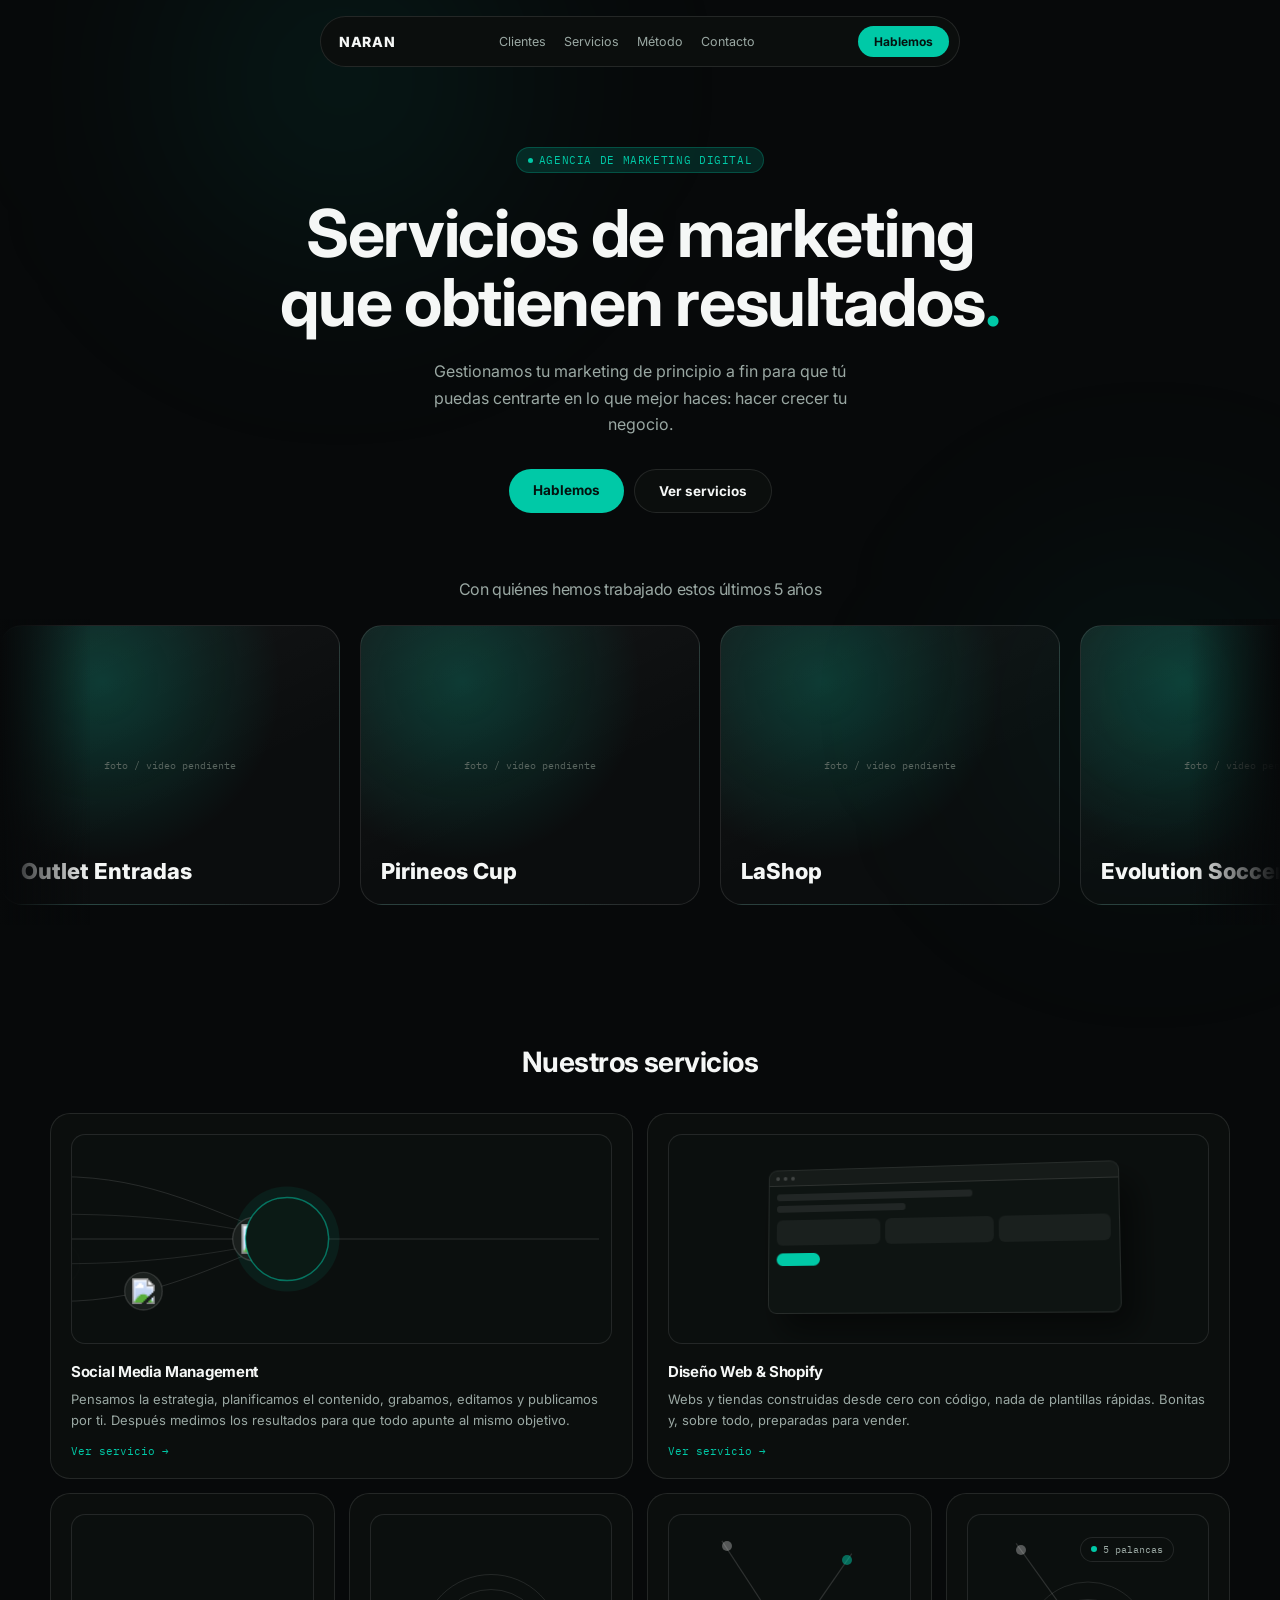
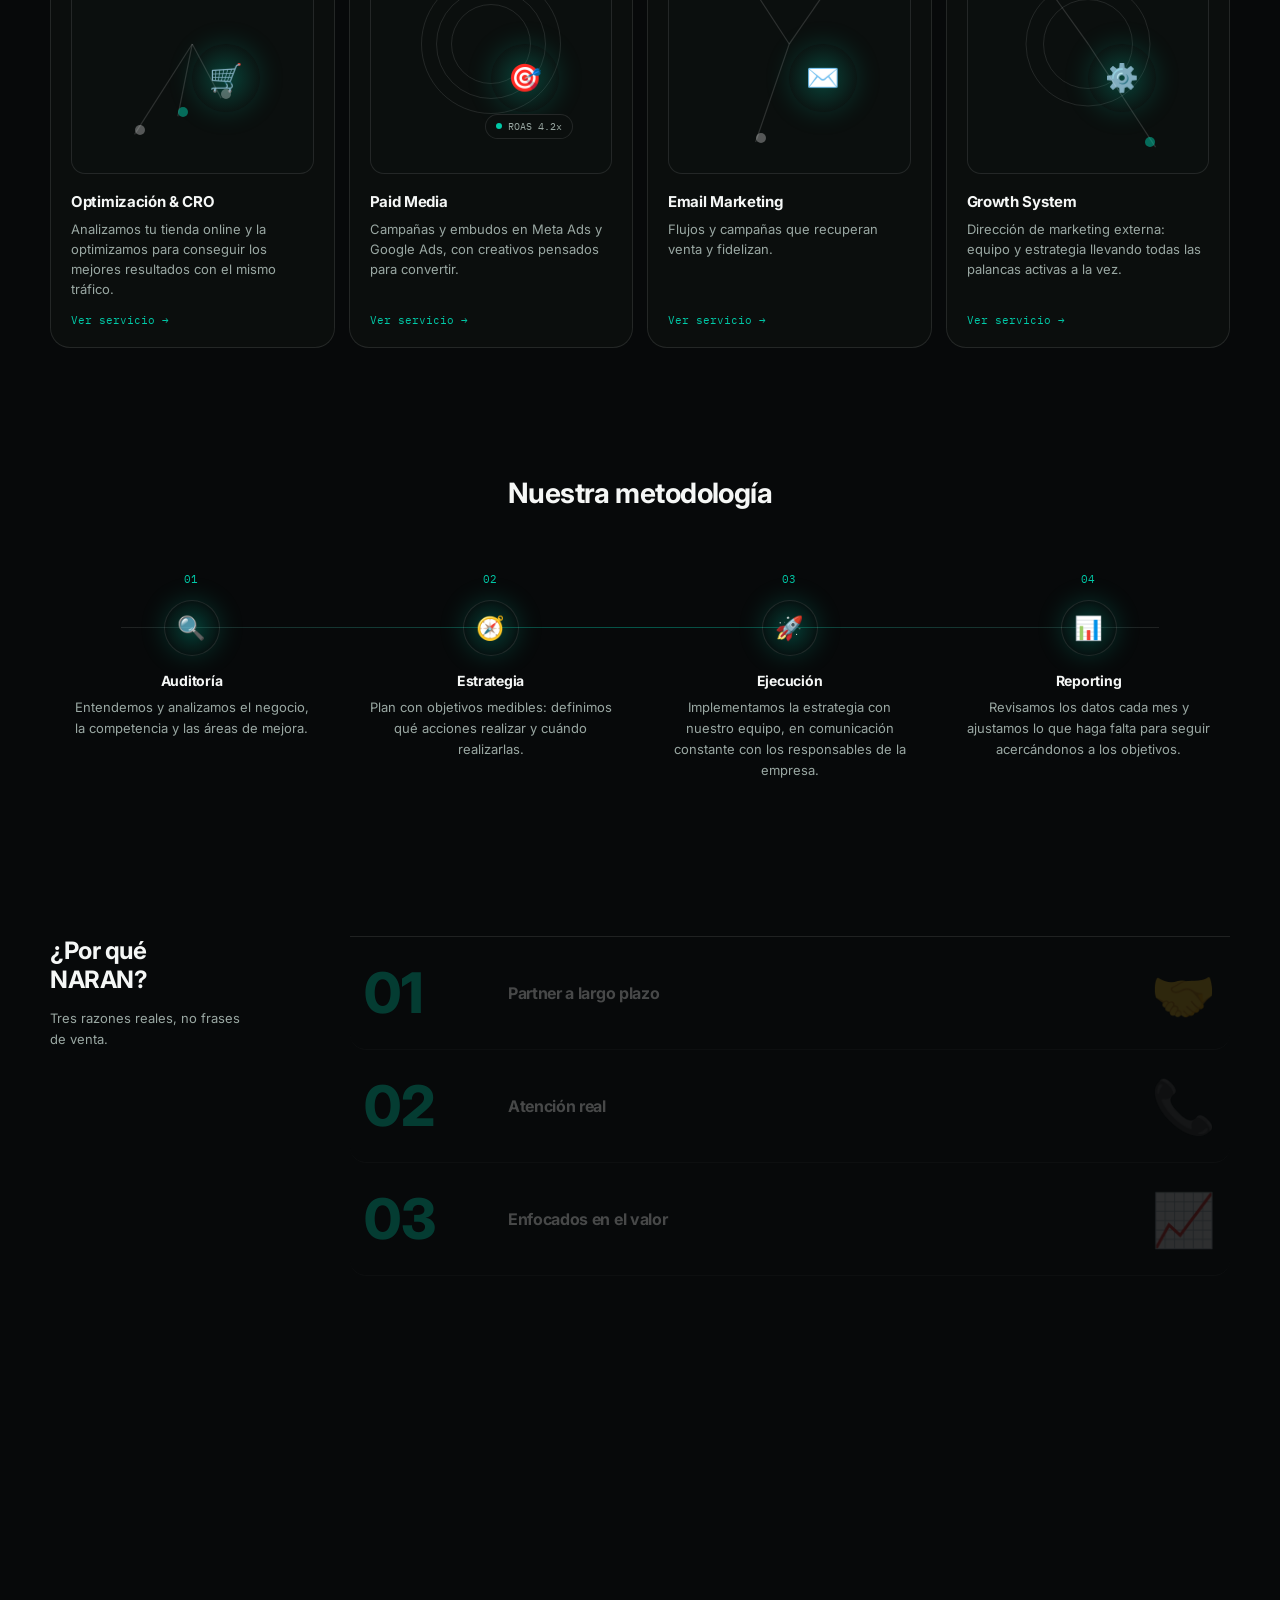
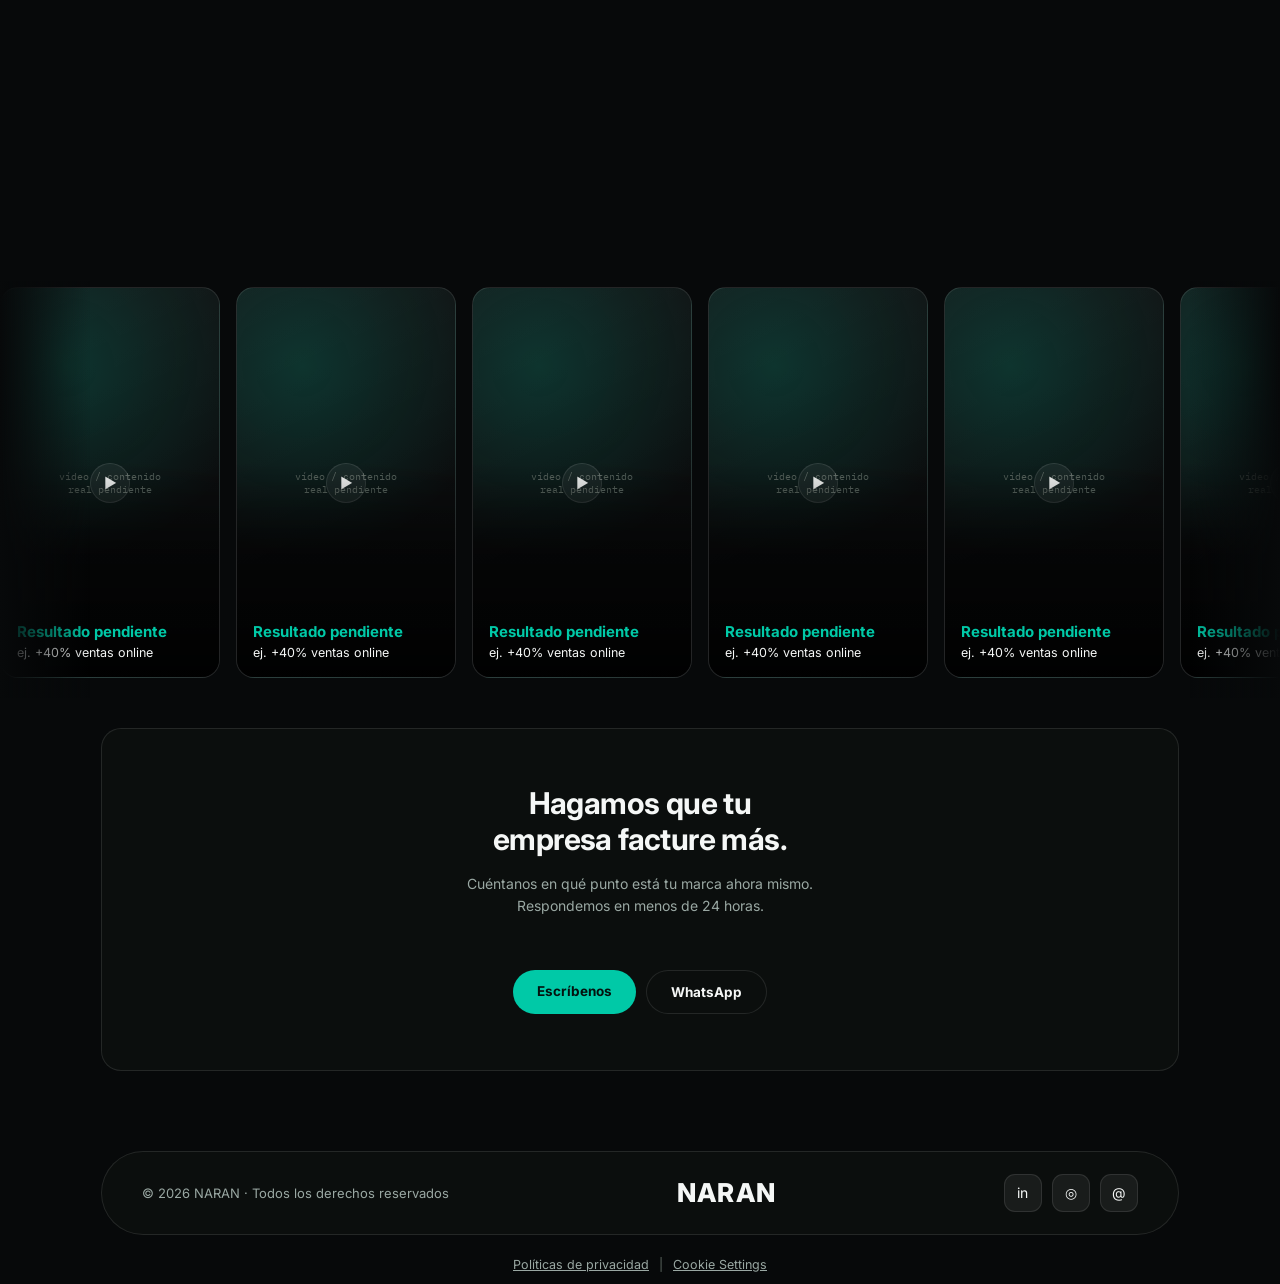
==== commit 2ecef4ba: "Randomize avatar emojis and paths on SMM animation" ====
--- a/index.html
+++ b/index.html
@@ -828,59 +828,59 @@
 
           <!-- ── AVATARS — rendered before center ring so they disappear "into" it ── -->
 
-          <!-- Flow 1: top · begin 0s -->
-          <g>
+          <!-- Flow 1: begin 0s -->
+          <g opacity="0">
             <animate attributeName="opacity" values="0;1;1;0;0" keyTimes="0;0.06;0.45;0.55;1" dur="6s" repeatCount="indefinite" begin="0s"/>
             <animateMotion dur="6s" repeatCount="indefinite" begin="0s"
               keyPoints="0;0;1;1;1" keyTimes="0;0.06;0.46;0.55;1" calcMode="linear">
-              <mpath href="#ap1"/>
+              <mpath class="avatar-mpath" href="#ap1"/>
             </animateMotion>
             <circle r="22" fill="#1A1F1D" stroke="rgba(255,255,255,.14)" stroke-width="1.5"/>
-            <image href="assets/emojisenyora2.png" x="-15" y="-15" width="30" height="30"/>
+            <image class="avatar-img" href="assets/emojisenyora2.png" x="-15" y="-15" width="30" height="30"/>
           </g>
 
-          <!-- Flow 2: upper-mid · begin 1.2s -->
-          <g>
+          <!-- Flow 2: begin 1.2s -->
+          <g opacity="0">
             <animate attributeName="opacity" values="0;1;1;0;0" keyTimes="0;0.06;0.45;0.55;1" dur="6s" repeatCount="indefinite" begin="1.2s"/>
             <animateMotion dur="6s" repeatCount="indefinite" begin="1.2s"
               keyPoints="0;0;1;1;1" keyTimes="0;0.06;0.46;0.55;1" calcMode="linear">
-              <mpath href="#ap2"/>
+              <mpath class="avatar-mpath" href="#ap2"/>
             </animateMotion>
             <circle r="19" fill="#1A1F1D" stroke="rgba(255,255,255,.12)" stroke-width="1.5"/>
-            <image href="assets/emojisenyorros.png" x="-13" y="-13" width="26" height="26"/>
+            <image class="avatar-img" href="assets/emojisenyorros.png" x="-13" y="-13" width="26" height="26"/>
           </g>
 
-          <!-- Flow 3: horizontal · begin 2.4s -->
-          <g>
+          <!-- Flow 3: begin 2.4s -->
+          <g opacity="0">
             <animate attributeName="opacity" values="0;1;1;0;0" keyTimes="0;0.06;0.45;0.55;1" dur="6s" repeatCount="indefinite" begin="2.4s"/>
             <animateMotion dur="6s" repeatCount="indefinite" begin="2.4s"
               keyPoints="0;0;1;1;1" keyTimes="0;0.06;0.46;0.55;1" calcMode="linear">
-              <mpath href="#ap3"/>
+              <mpath class="avatar-mpath" href="#ap3"/>
             </animateMotion>
             <circle r="21" fill="#1A1F1D" stroke="rgba(255,255,255,.13)" stroke-width="1.5"/>
-            <image href="assets/emojisenyora.png" x="-14" y="-14" width="28" height="28"/>
+            <image class="avatar-img" href="assets/emojisenyora.png" x="-14" y="-14" width="28" height="28"/>
           </g>
 
-          <!-- Flow 4: lower-mid · begin 3.6s -->
-          <g>
+          <!-- Flow 4: begin 3.6s -->
+          <g opacity="0">
             <animate attributeName="opacity" values="0;1;1;0;0" keyTimes="0;0.06;0.45;0.55;1" dur="6s" repeatCount="indefinite" begin="3.6s"/>
             <animateMotion dur="6s" repeatCount="indefinite" begin="3.6s"
               keyPoints="0;0;1;1;1" keyTimes="0;0.06;0.46;0.55;1" calcMode="linear">
-              <mpath href="#ap4"/>
+              <mpath class="avatar-mpath" href="#ap4"/>
             </animateMotion>
             <circle r="19" fill="#1A1F1D" stroke="rgba(255,255,255,.12)" stroke-width="1.5"/>
-            <image href="assets/emojinenros.png" x="-13" y="-13" width="26" height="26"/>
+            <image class="avatar-img" href="assets/emojinenros.png" x="-13" y="-13" width="26" height="26"/>
           </g>
 
-          <!-- Flow 5: bottom · begin 4.8s -->
-          <g>
+          <!-- Flow 5: begin 4.8s -->
+          <g opacity="0">
             <animate attributeName="opacity" values="0;1;1;0;0" keyTimes="0;0.06;0.45;0.55;1" dur="6s" repeatCount="indefinite" begin="4.8s"/>
             <animateMotion dur="6s" repeatCount="indefinite" begin="4.8s"
               keyPoints="0;0;1;1;1" keyTimes="0;0.06;0.46;0.55;1" calcMode="linear">
-              <mpath href="#ap5"/>
+              <mpath class="avatar-mpath" href="#ap5"/>
             </animateMotion>
             <circle r="20" fill="#1A1F1D" stroke="rgba(255,255,255,.13)" stroke-width="1.5"/>
-            <image href="assets/emojisenyorros.png" x="-13" y="-13" width="26" height="26"/>
+            <image class="avatar-img" href="assets/emojisenyorros.png" x="-13" y="-13" width="26" height="26"/>
           </g>
 
           <!-- ── CENTER CIRCLE (above avatars — they disappear behind it) ── -->
@@ -899,7 +899,7 @@
           <!-- ── NOTIFICATIONS — rendered above everything, emerge from center ── -->
 
           <!-- Notif 1: IG · begin 0s -->
-          <g>
+          <g opacity="0">
             <animate attributeName="opacity" values="0;0;1;1;0" keyTimes="0;0.50;0.57;0.82;1" dur="6s" repeatCount="indefinite" begin="0s"/>
             <animateMotion dur="6s" repeatCount="indefinite" begin="0s"
               keyPoints="0;0;0;1;1" keyTimes="0;0.50;0.57;0.82;1" calcMode="linear">
@@ -914,7 +914,7 @@
           </g>
 
           <!-- Notif 2: TT · begin 1.2s -->
-          <g>
+          <g opacity="0">
             <animate attributeName="opacity" values="0;0;1;1;0" keyTimes="0;0.50;0.57;0.82;1" dur="6s" repeatCount="indefinite" begin="1.2s"/>
             <animateMotion dur="6s" repeatCount="indefinite" begin="1.2s"
               keyPoints="0;0;0;1;1" keyTimes="0;0.50;0.57;0.82;1" calcMode="linear">
@@ -929,7 +929,7 @@
           </g>
 
           <!-- Notif 3: IG · begin 2.4s -->
-          <g>
+          <g opacity="0">
             <animate attributeName="opacity" values="0;0;1;1;0" keyTimes="0;0.50;0.57;0.82;1" dur="6s" repeatCount="indefinite" begin="2.4s"/>
             <animateMotion dur="6s" repeatCount="indefinite" begin="2.4s"
               keyPoints="0;0;0;1;1" keyTimes="0;0.50;0.57;0.82;1" calcMode="linear">
@@ -944,7 +944,7 @@
           </g>
 
           <!-- Notif 4: TT · begin 3.6s -->
-          <g>
+          <g opacity="0">
             <animate attributeName="opacity" values="0;0;1;1;0" keyTimes="0;0.50;0.57;0.82;1" dur="6s" repeatCount="indefinite" begin="3.6s"/>
             <animateMotion dur="6s" repeatCount="indefinite" begin="3.6s"
               keyPoints="0;0;0;1;1" keyTimes="0;0.50;0.57;0.82;1" calcMode="linear">
@@ -959,7 +959,7 @@
           </g>
 
           <!-- Notif 5: IG · begin 4.8s -->
-          <g>
+          <g opacity="0">
             <animate attributeName="opacity" values="0;0;1;1;0" keyTimes="0;0.50;0.57;0.82;1" dur="6s" repeatCount="indefinite" begin="4.8s"/>
             <animateMotion dur="6s" repeatCount="indefinite" begin="4.8s"
               keyPoints="0;0;0;1;1" keyTimes="0;0.50;0.57;0.82;1" calcMode="linear">
@@ -1217,5 +1217,50 @@
 
 }());
 </script>
+
+<script>
+(function () {
+  const emojis = [
+    'assets/emojisenyora2.png',
+    'assets/emojisenyorros.png',
+    'assets/emojisenyora.png',
+    'assets/emojinenros.png',
+  ];
+  const pathIds = ['#ap1', '#ap2', '#ap3', '#ap4', '#ap5'];
+  const delays  = [0, 1.2, 2.4, 3.6, 4.8]; // segundos, uno por flow
+  const CYCLE   = 6000; // ms
+
+  function rand(arr) { return arr[Math.floor(Math.random() * arr.length)]; }
+
+  function shuffle(arr) {
+    const a = [...arr];
+    for (let i = a.length - 1; i > 0; i--) {
+      const j = Math.floor(Math.random() * (i + 1));
+      [a[i], a[j]] = [a[j], a[i]];
+    }
+    return a;
+  }
+
+  document.addEventListener('DOMContentLoaded', function () {
+    const imgs   = document.querySelectorAll('.avatar-img');
+    const mpaths = document.querySelectorAll('.avatar-mpath');
+
+    // Caminos aleatorios al cargar la página (shuffle único de ap1-ap5)
+    shuffle(pathIds).forEach((p, i) => mpaths[i].setAttribute('href', p));
+
+    // Emoji aleatorio inicial para cada flow
+    imgs.forEach(img => img.setAttribute('href', rand(emojis)));
+
+    // Cada 6 s (un ciclo completo), actualiza el emoji de ese flow
+    imgs.forEach(function (img, i) {
+      function update() {
+        img.setAttribute('href', rand(emojis));
+        setTimeout(update, CYCLE);
+      }
+      setTimeout(update, delays[i] * 1000 + CYCLE);
+    });
+  });
+}());
+</script>
 </body>
 </html>
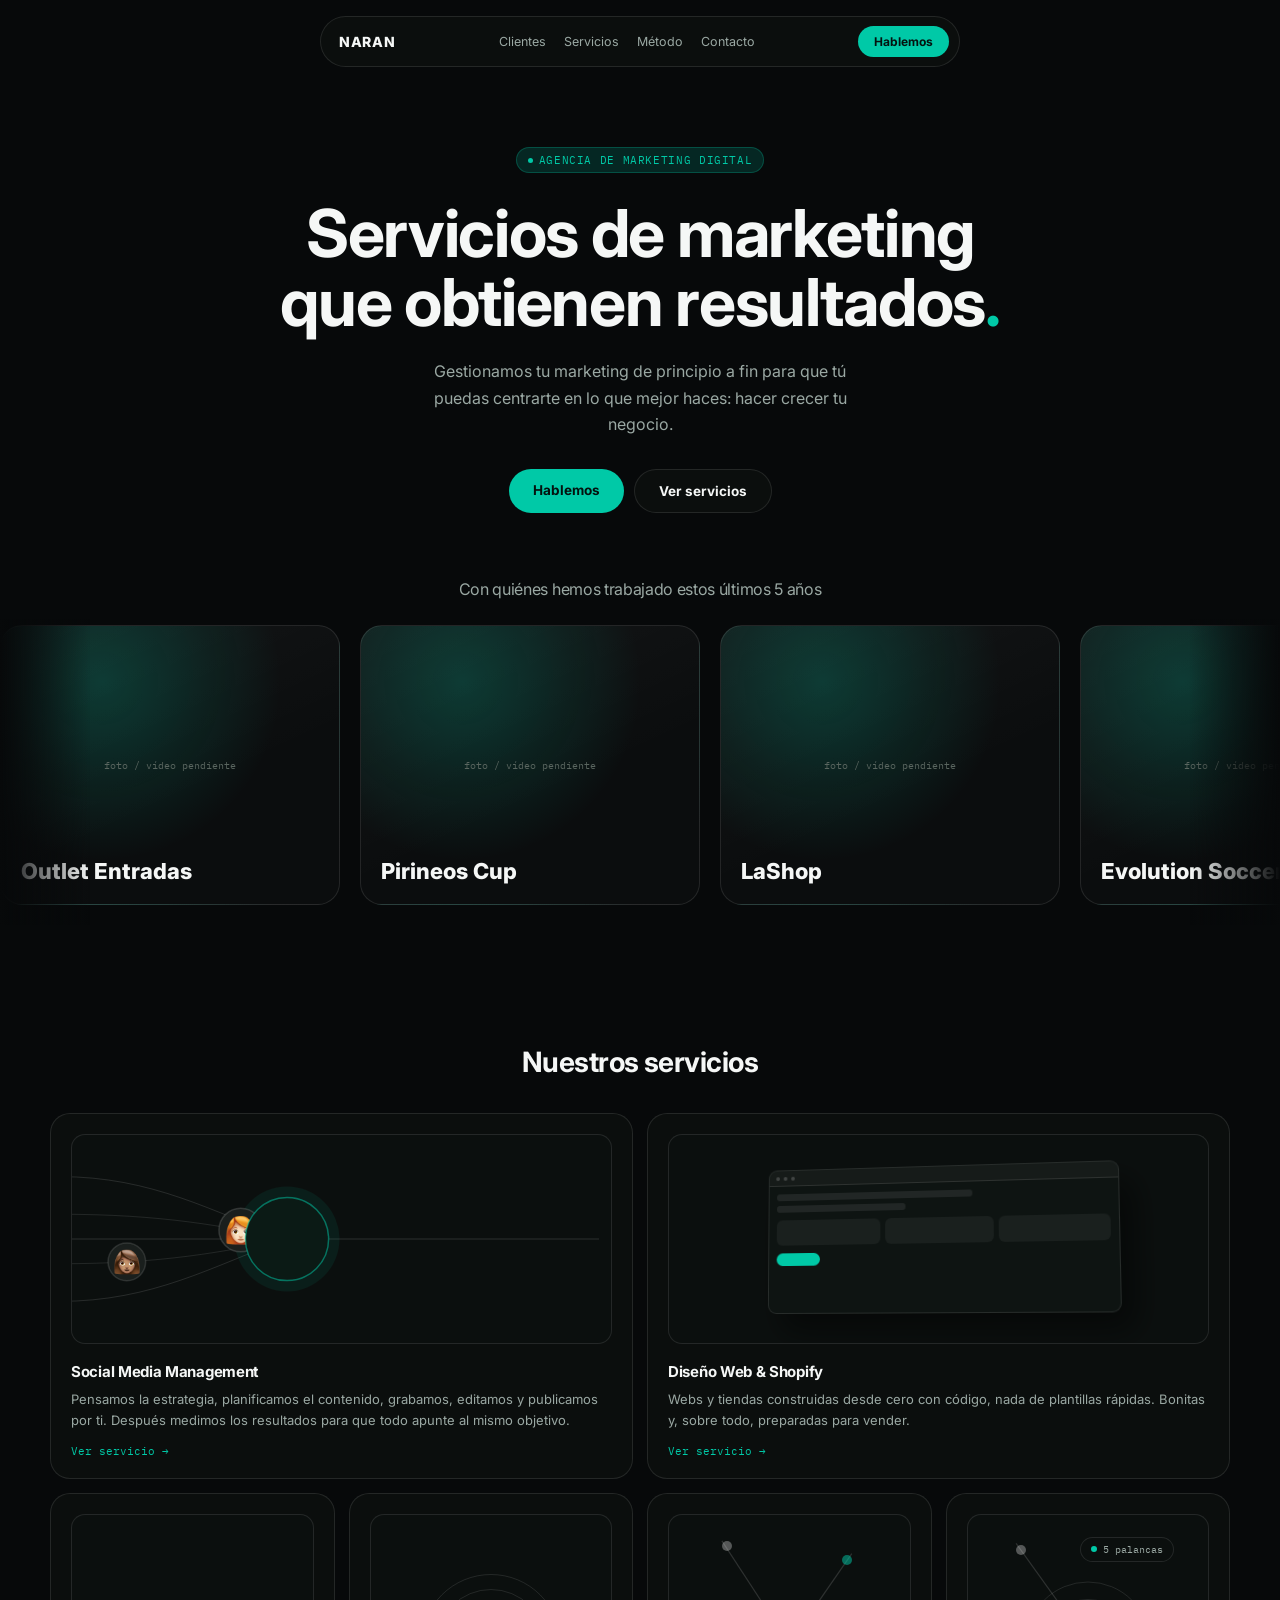
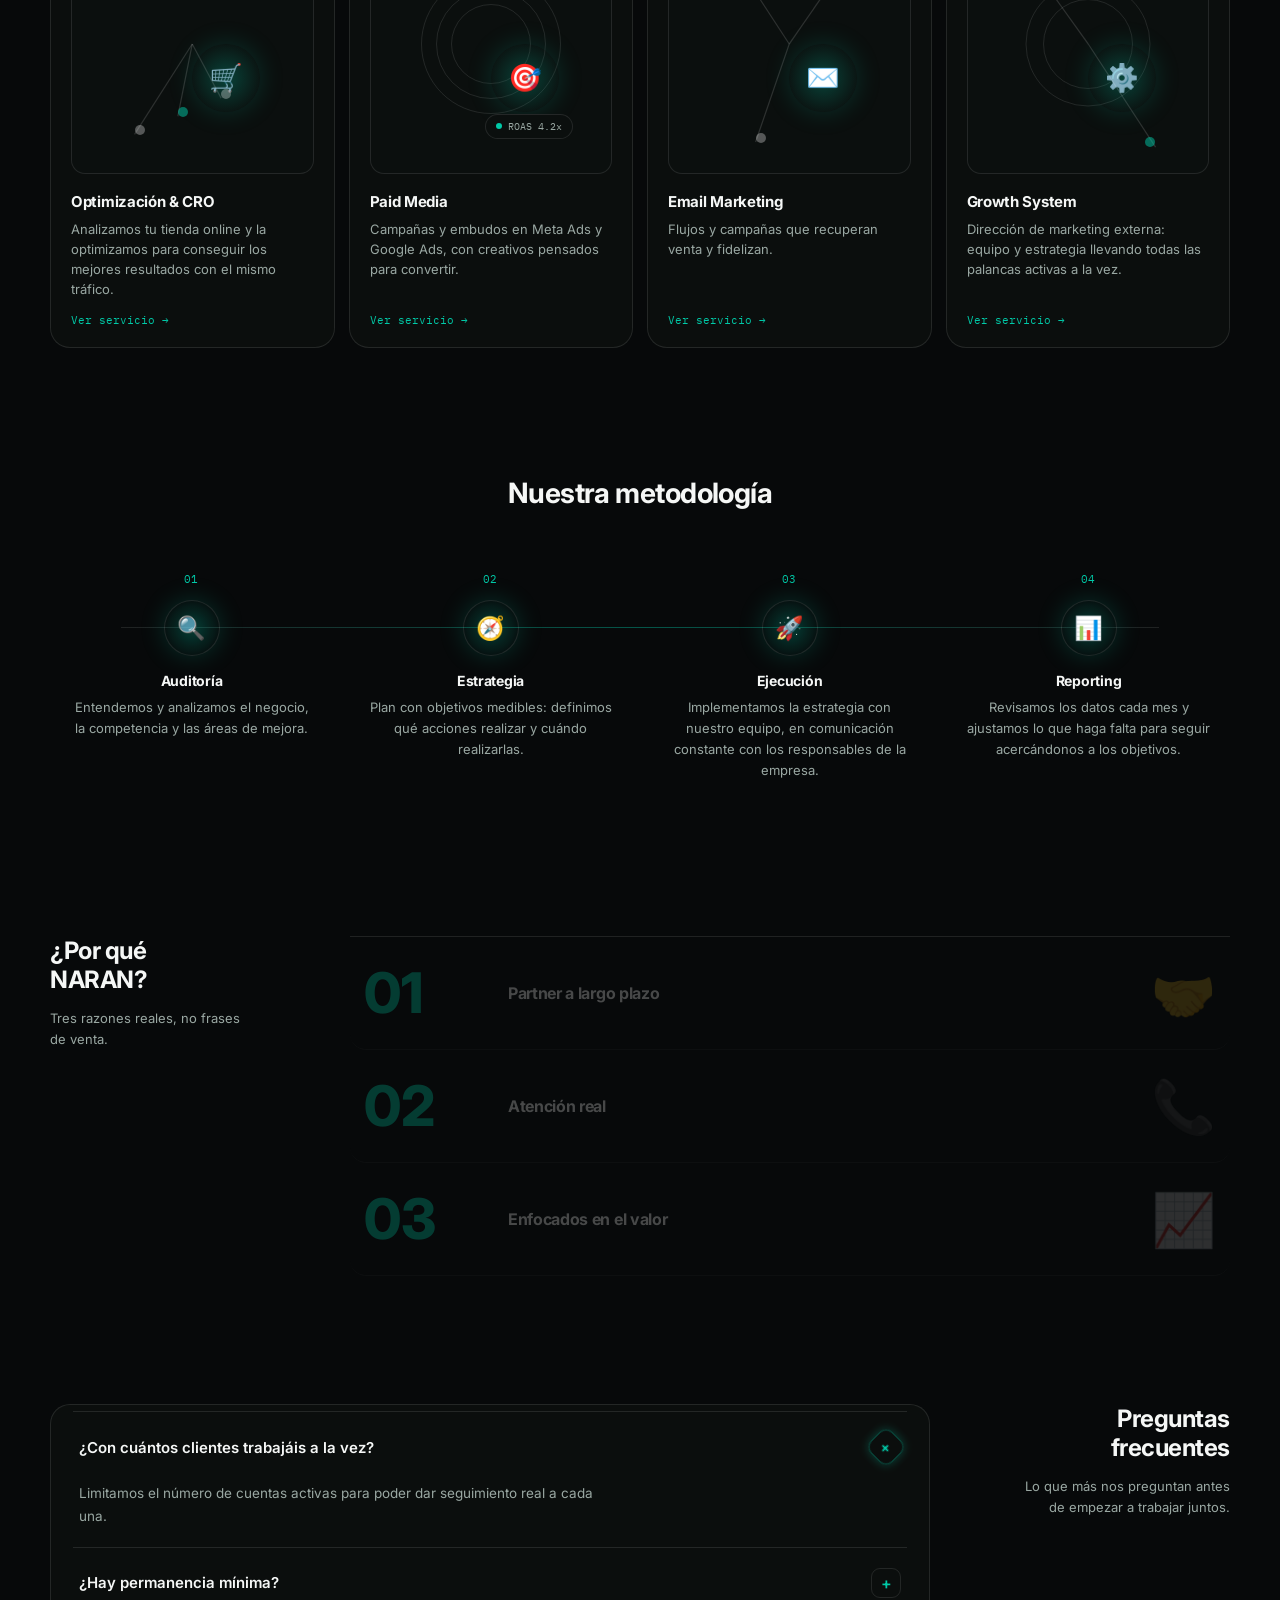
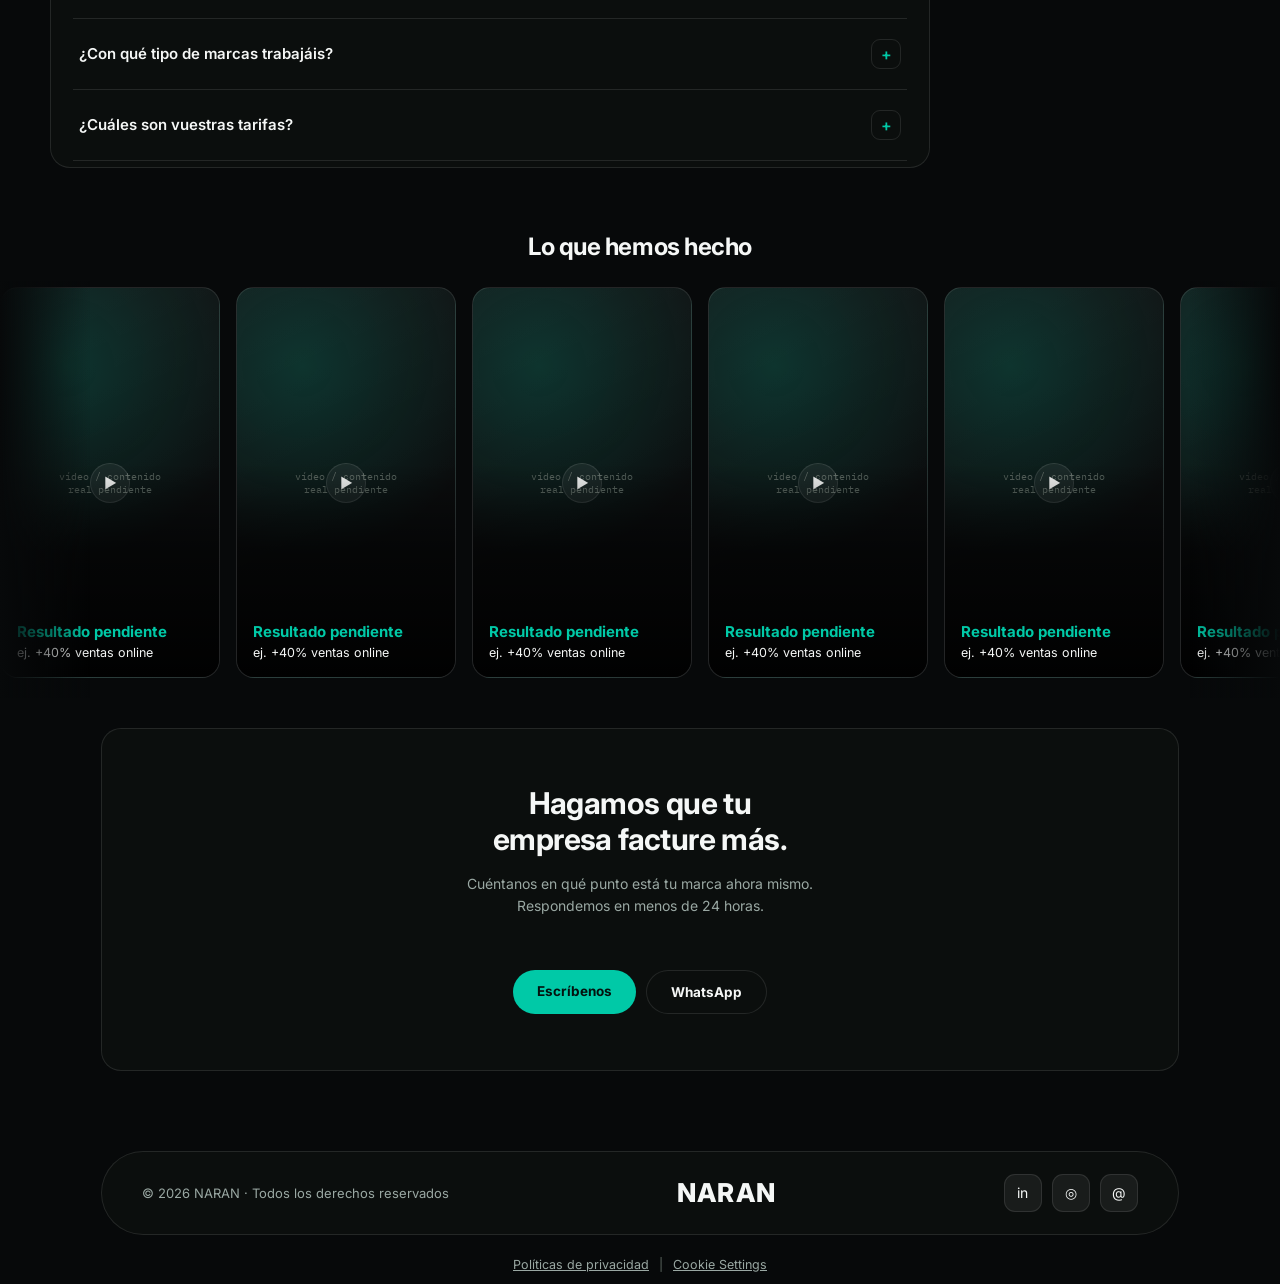
==== commit 1d328f63: "Remove ambient glow blobs from page background El fondo ahora es negro liso, sin destellos difuminad" ====
--- a/index.html
+++ b/index.html
@@ -70,17 +70,6 @@
 ::-webkit-scrollbar-thumb { background: rgba(0,201,167,.3); border-radius: 3px; }
 ::-webkit-scrollbar-thumb:hover { background: rgba(0,201,167,.55); }
 
-/* ── ambient glow blobs ── */
-.glow {
-  position: fixed;
-  border-radius: 50%;
-  filter: blur(110px);
-  pointer-events: none;
-  z-index: 0;
-  will-change: transform;
-}
-.glow-1 { width: 480px; height: 480px; background: radial-gradient(circle, rgba(0,201,167,.14), transparent 70%); top: -160px; left: 8%; }
-.glow-2 { width: 420px; height: 420px; background: radial-gradient(circle, rgba(0,201,167,.10), transparent 70%); top: 55vh; right: -80px; }
 
 .shell {
   max-width: 1180px;
@@ -738,10 +727,6 @@
 .foot-policies .sep { margin: 0 10px; }
 @media (max-width: 640px) { .foot-bar { flex-direction: column; text-align: center; } }
 </style>
-
-<!-- ambient glows -->
-<div class="glow glow-1" id="g1"></div>
-<div class="glow glow-2" id="g2"></div>
 
 <!-- ── NAV ── -->
 <div class="navwrap">
@@ -1206,15 +1191,6 @@
     });
   });
 
-  /* ── parallax suave en los glows ── */
-  var g1 = document.getElementById('g1');
-  var g2 = document.getElementById('g2');
-  window.addEventListener('scroll', function () {
-    var y = window.scrollY;
-    if (g1) g1.style.transform = 'translateY(' + (y * 0.12) + 'px)';
-    if (g2) g2.style.transform = 'translateY(' + (y * -0.07) + 'px)';
-  }, { passive: true });
-
 }());
 </script>
 
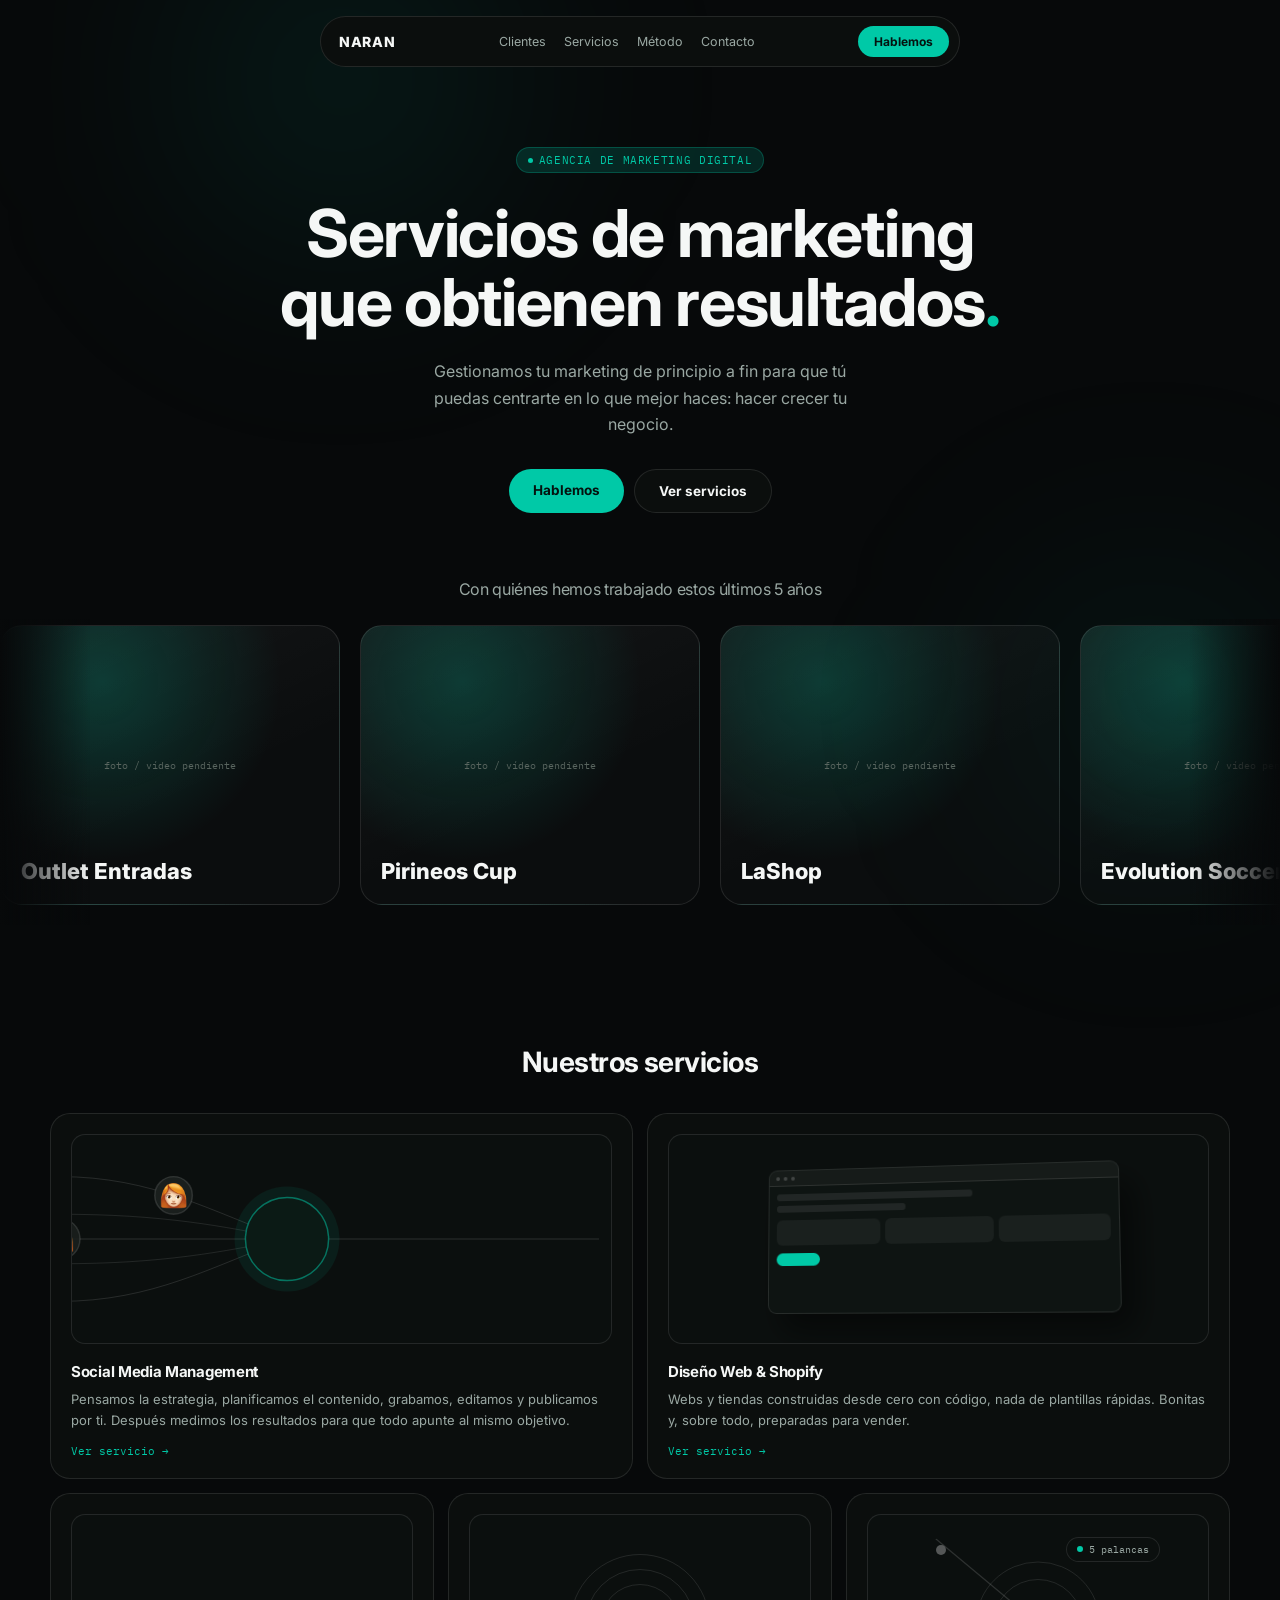
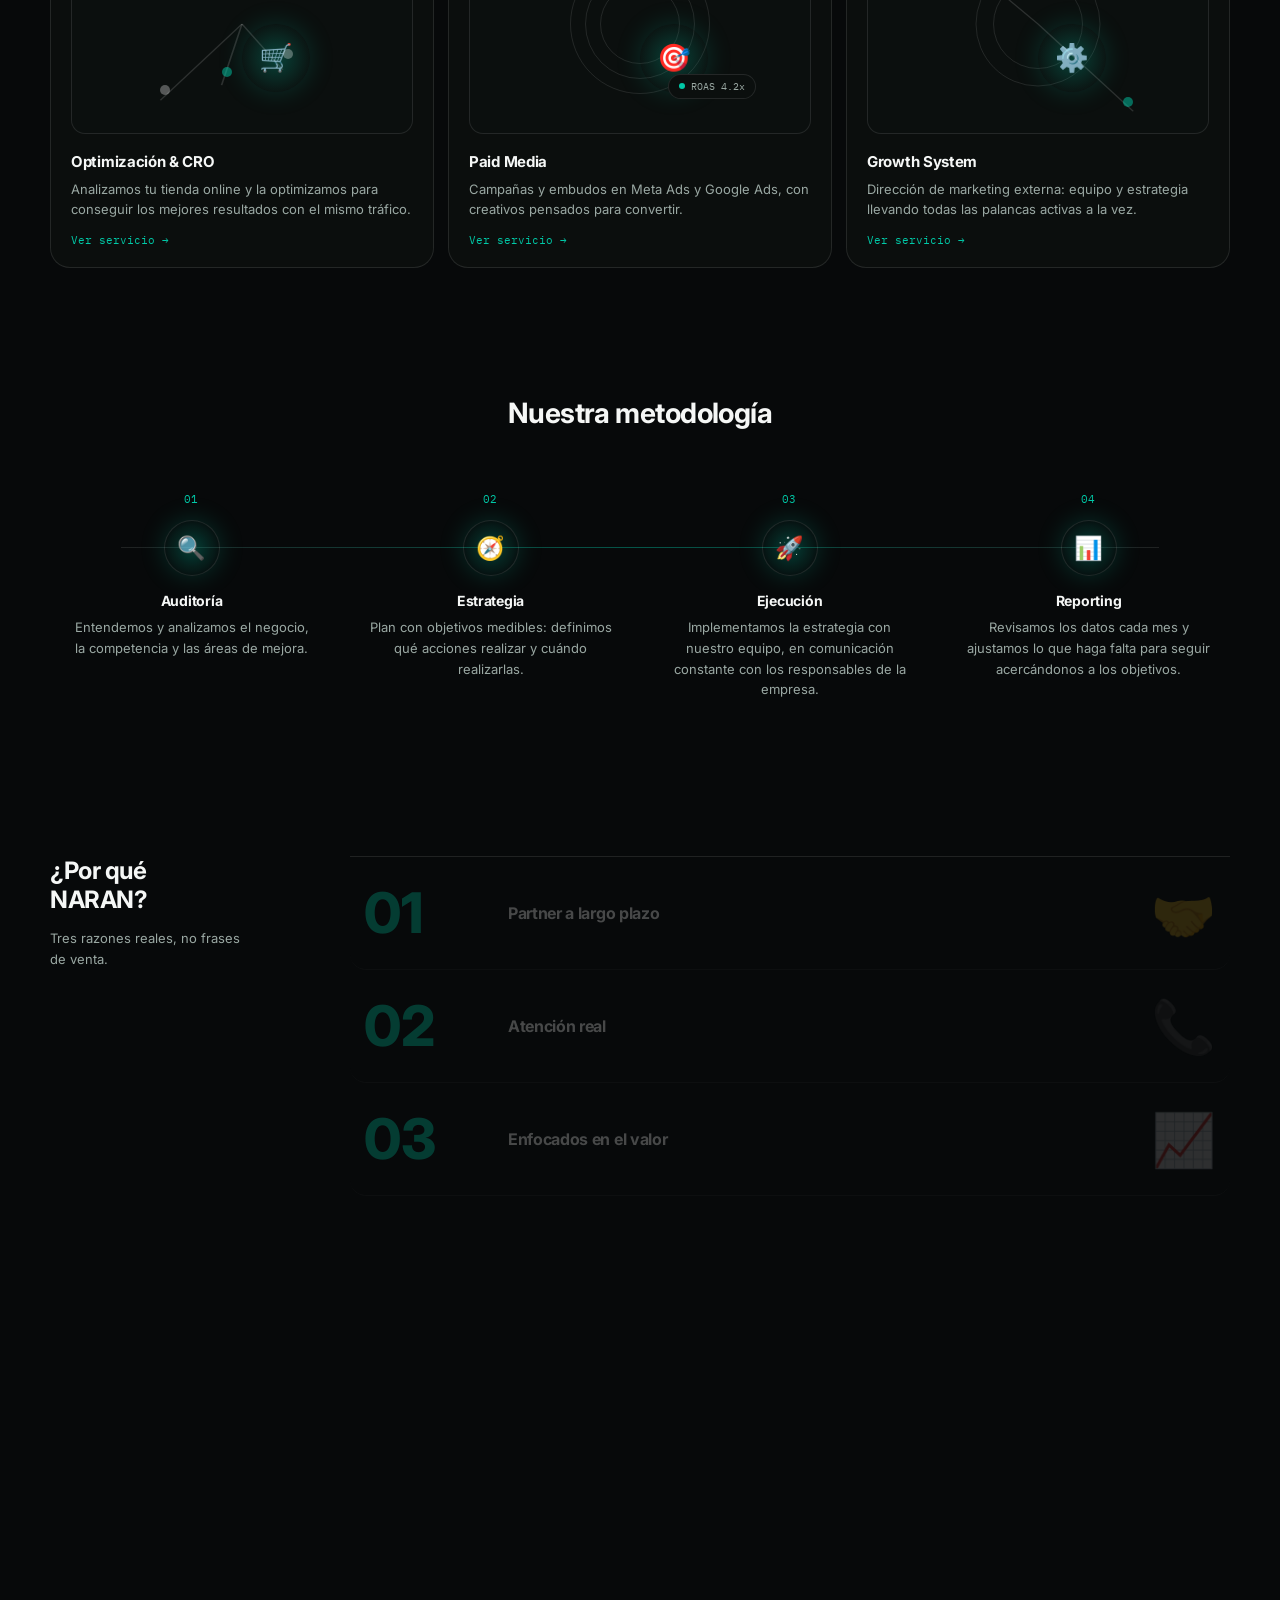
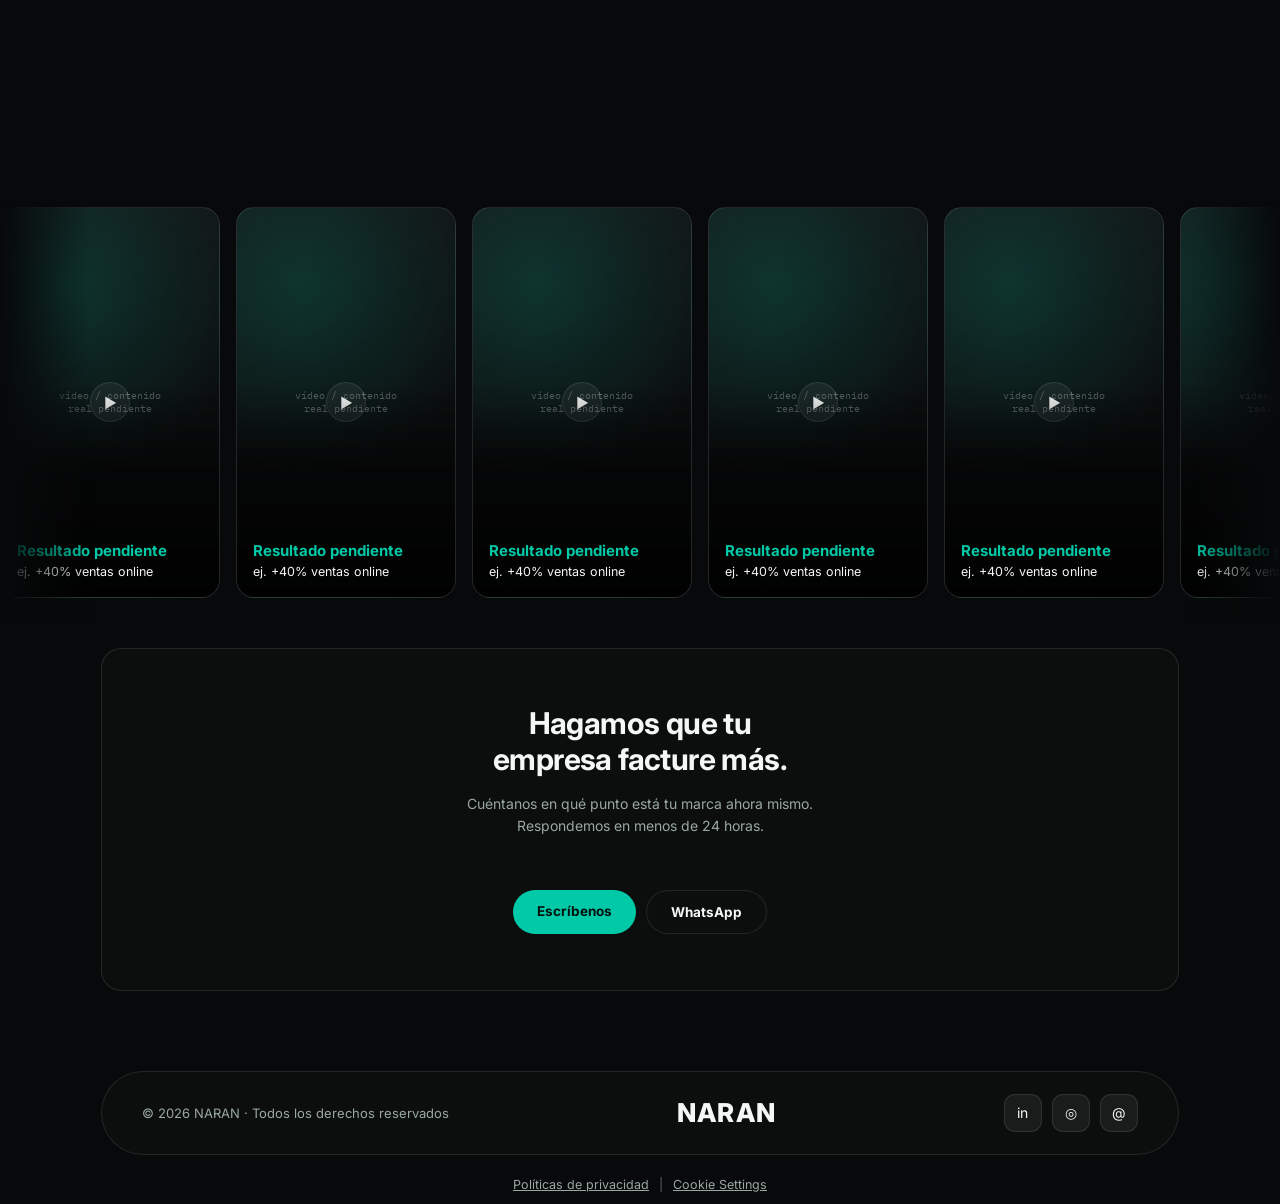
==== commit 7ef50c83: "Remove email marketing service and expand remaining 3 to wider grid Co-Authored-By: Claude Sonnet 4." ====
--- a/index.html
+++ b/index.html
@@ -70,6 +70,17 @@
 ::-webkit-scrollbar-thumb { background: rgba(0,201,167,.3); border-radius: 3px; }
 ::-webkit-scrollbar-thumb:hover { background: rgba(0,201,167,.55); }
 
+/* ── ambient glow blobs ── */
+.glow {
+  position: fixed;
+  border-radius: 50%;
+  filter: blur(110px);
+  pointer-events: none;
+  z-index: 0;
+  will-change: transform;
+}
+.glow-1 { width: 480px; height: 480px; background: radial-gradient(circle, rgba(0,201,167,.14), transparent 70%); top: -160px; left: 8%; }
+.glow-2 { width: 420px; height: 420px; background: radial-gradient(circle, rgba(0,201,167,.10), transparent 70%); top: 55vh; right: -80px; }
 
 .shell {
   max-width: 1180px;
@@ -373,7 +384,7 @@
 
 /* ── servicios ── */
 .svc-row-2 { display: grid; grid-template-columns: 1fr 1fr; gap: 14px; margin-bottom: 14px; }
-.svc-row-4 { display: grid; grid-template-columns: repeat(4,1fr); gap: 14px; }
+.svc-row-4 { display: grid; grid-template-columns: repeat(3,1fr); gap: 14px; }
 .svc-card {
   padding: 20px;
   display: flex;
@@ -395,7 +406,7 @@
   flex: 0 0 auto;
 }
 .svc-panel.lg { height: 210px; }
-.svc-row-4 .svc-panel { height: 260px; }
+.svc-row-4 .svc-panel { height: 220px; }
 .svc-panel .core {
   position: absolute;
   top: 50%; left: 50%;
@@ -727,6 +738,10 @@
 .foot-policies .sep { margin: 0 10px; }
 @media (max-width: 640px) { .foot-bar { flex-direction: column; text-align: center; } }
 </style>
+
+<!-- ambient glows -->
+<div class="glow glow-1" id="g1"></div>
+<div class="glow glow-2" id="g2"></div>
 
 <!-- ── NAV ── -->
 <div class="navwrap">
@@ -1015,22 +1030,6 @@
 
     <div class="svc-card glass sr" style="--d:.14s">
       <div class="svc-panel">
-        <svg class="lines" viewBox="0 0 100 100" preserveAspectRatio="none"><line x1="22" y1="10" x2="50" y2="50"/><line x1="76" y1="15" x2="50" y2="50"/><line x1="36" y1="88" x2="50" y2="50"/></svg>
-        <div class="dot" style="top:26px;left:22%;animation-delay:.3s;"></div>
-        <div class="dot" style="top:40px;right:24%;background:rgba(0,201,167,.5);animation-delay:1.2s;"></div>
-        <div class="dot" style="bottom:30px;left:36%;animation-delay:.8s;"></div>
-        <div class="core">✉️</div>
-        <div class="notify-pill n1">Email enviado ✓</div>
-        <div class="notify-pill n2">Abierto por el cliente</div>
-        <div class="notify-pill n3">+1 clic</div>
-      </div>
-      <h3>Email Marketing</h3>
-      <p>Flujos y campañas que recuperan venta y fidelizan.</p>
-      <span class="svc-link">Ver servicio →</span>
-    </div>
-
-    <div class="svc-card glass sr" style="--d:.19s">
-      <div class="svc-panel">
         <svg class="lines" viewBox="0 0 100 100" preserveAspectRatio="none"><line x1="20" y1="11" x2="50" y2="50"/><line x1="78" y1="90" x2="50" y2="50"/></svg>
         <div class="ring" style="width:90px;height:90px;"></div>
         <div class="ring" style="width:125px;height:125px;"></div>
@@ -1191,6 +1190,15 @@
     });
   });
 
+  /* ── parallax suave en los glows ── */
+  var g1 = document.getElementById('g1');
+  var g2 = document.getElementById('g2');
+  window.addEventListener('scroll', function () {
+    var y = window.scrollY;
+    if (g1) g1.style.transform = 'translateY(' + (y * 0.12) + 'px)';
+    if (g2) g2.style.transform = 'translateY(' + (y * -0.07) + 'px)';
+  }, { passive: true });
+
 }());
 </script>
 
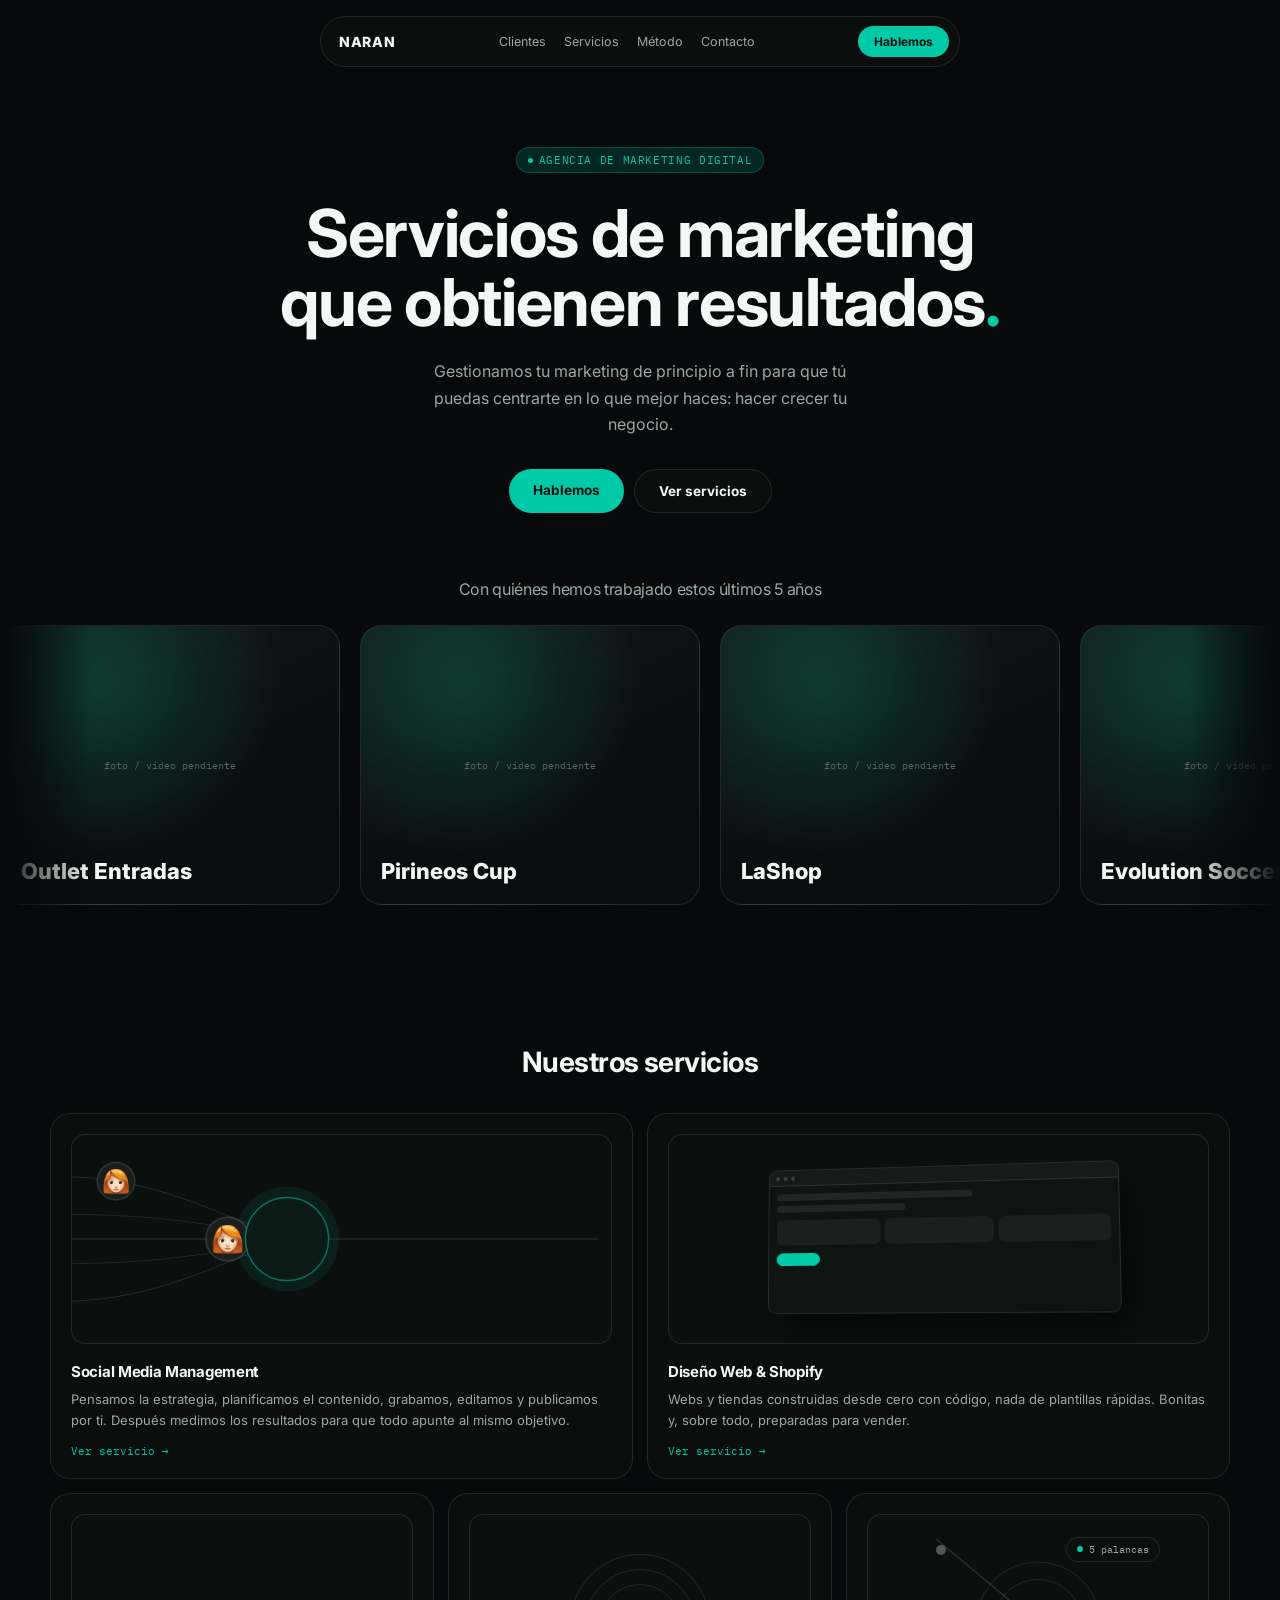
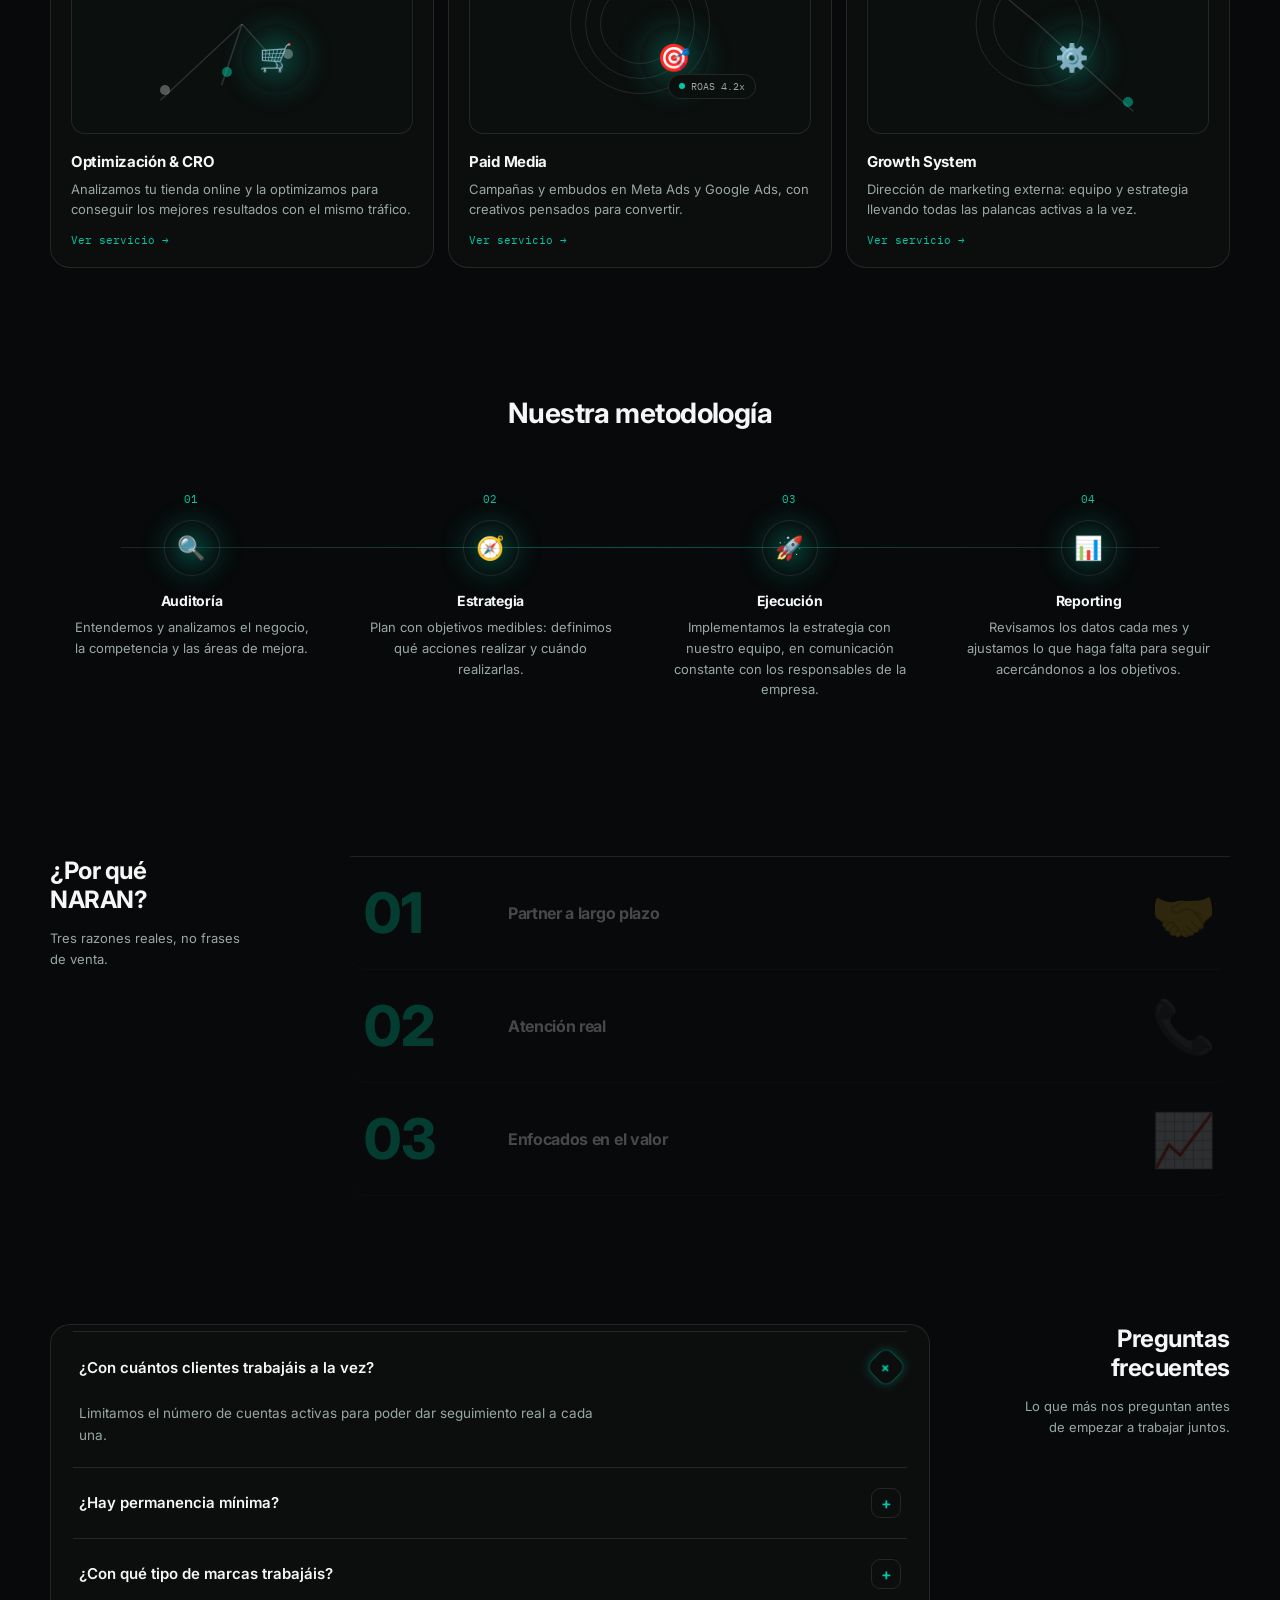
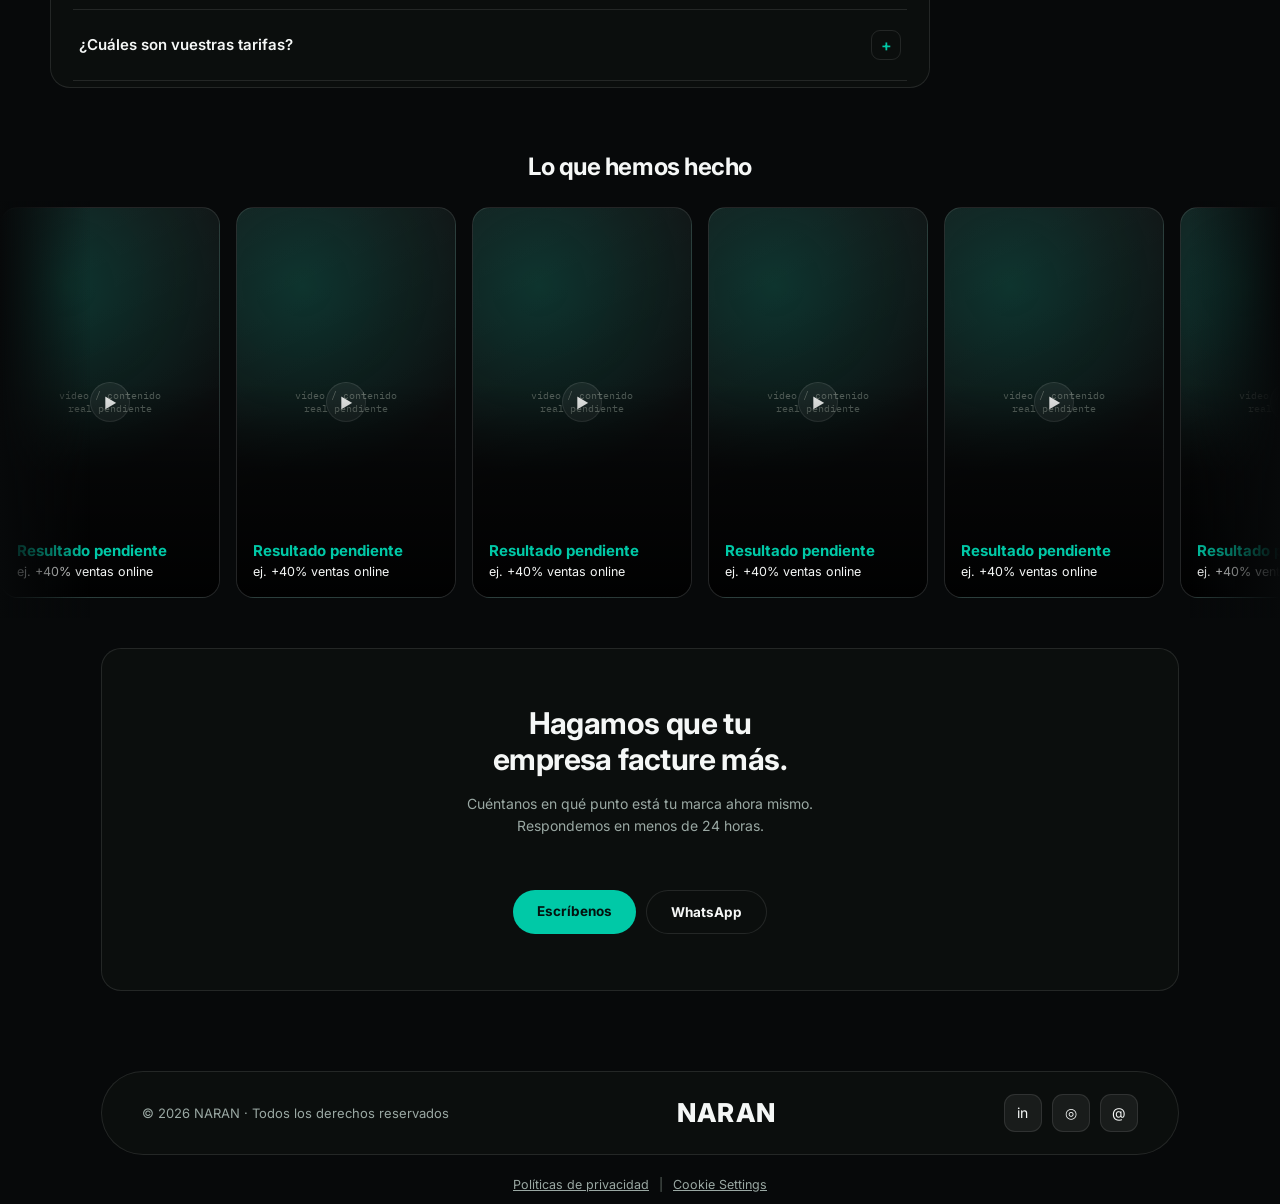
==== commit d3c89f1d: "Merge remote-tracking branch 'origin/main' into feature/servicios-sin-email-marketing" ====
--- a/index.html
+++ b/index.html
@@ -70,17 +70,6 @@
 ::-webkit-scrollbar-thumb { background: rgba(0,201,167,.3); border-radius: 3px; }
 ::-webkit-scrollbar-thumb:hover { background: rgba(0,201,167,.55); }
 
-/* ── ambient glow blobs ── */
-.glow {
-  position: fixed;
-  border-radius: 50%;
-  filter: blur(110px);
-  pointer-events: none;
-  z-index: 0;
-  will-change: transform;
-}
-.glow-1 { width: 480px; height: 480px; background: radial-gradient(circle, rgba(0,201,167,.14), transparent 70%); top: -160px; left: 8%; }
-.glow-2 { width: 420px; height: 420px; background: radial-gradient(circle, rgba(0,201,167,.10), transparent 70%); top: 55vh; right: -80px; }
 
 .shell {
   max-width: 1180px;
@@ -738,10 +727,6 @@
 .foot-policies .sep { margin: 0 10px; }
 @media (max-width: 640px) { .foot-bar { flex-direction: column; text-align: center; } }
 </style>
-
-<!-- ambient glows -->
-<div class="glow glow-1" id="g1"></div>
-<div class="glow glow-2" id="g2"></div>
 
 <!-- ── NAV ── -->
 <div class="navwrap">
@@ -1190,15 +1175,6 @@
     });
   });
 
-  /* ── parallax suave en los glows ── */
-  var g1 = document.getElementById('g1');
-  var g2 = document.getElementById('g2');
-  window.addEventListener('scroll', function () {
-    var y = window.scrollY;
-    if (g1) g1.style.transform = 'translateY(' + (y * 0.12) + 'px)';
-    if (g2) g2.style.transform = 'translateY(' + (y * -0.07) + 'px)';
-  }, { passive: true });
-
 }());
 </script>
 
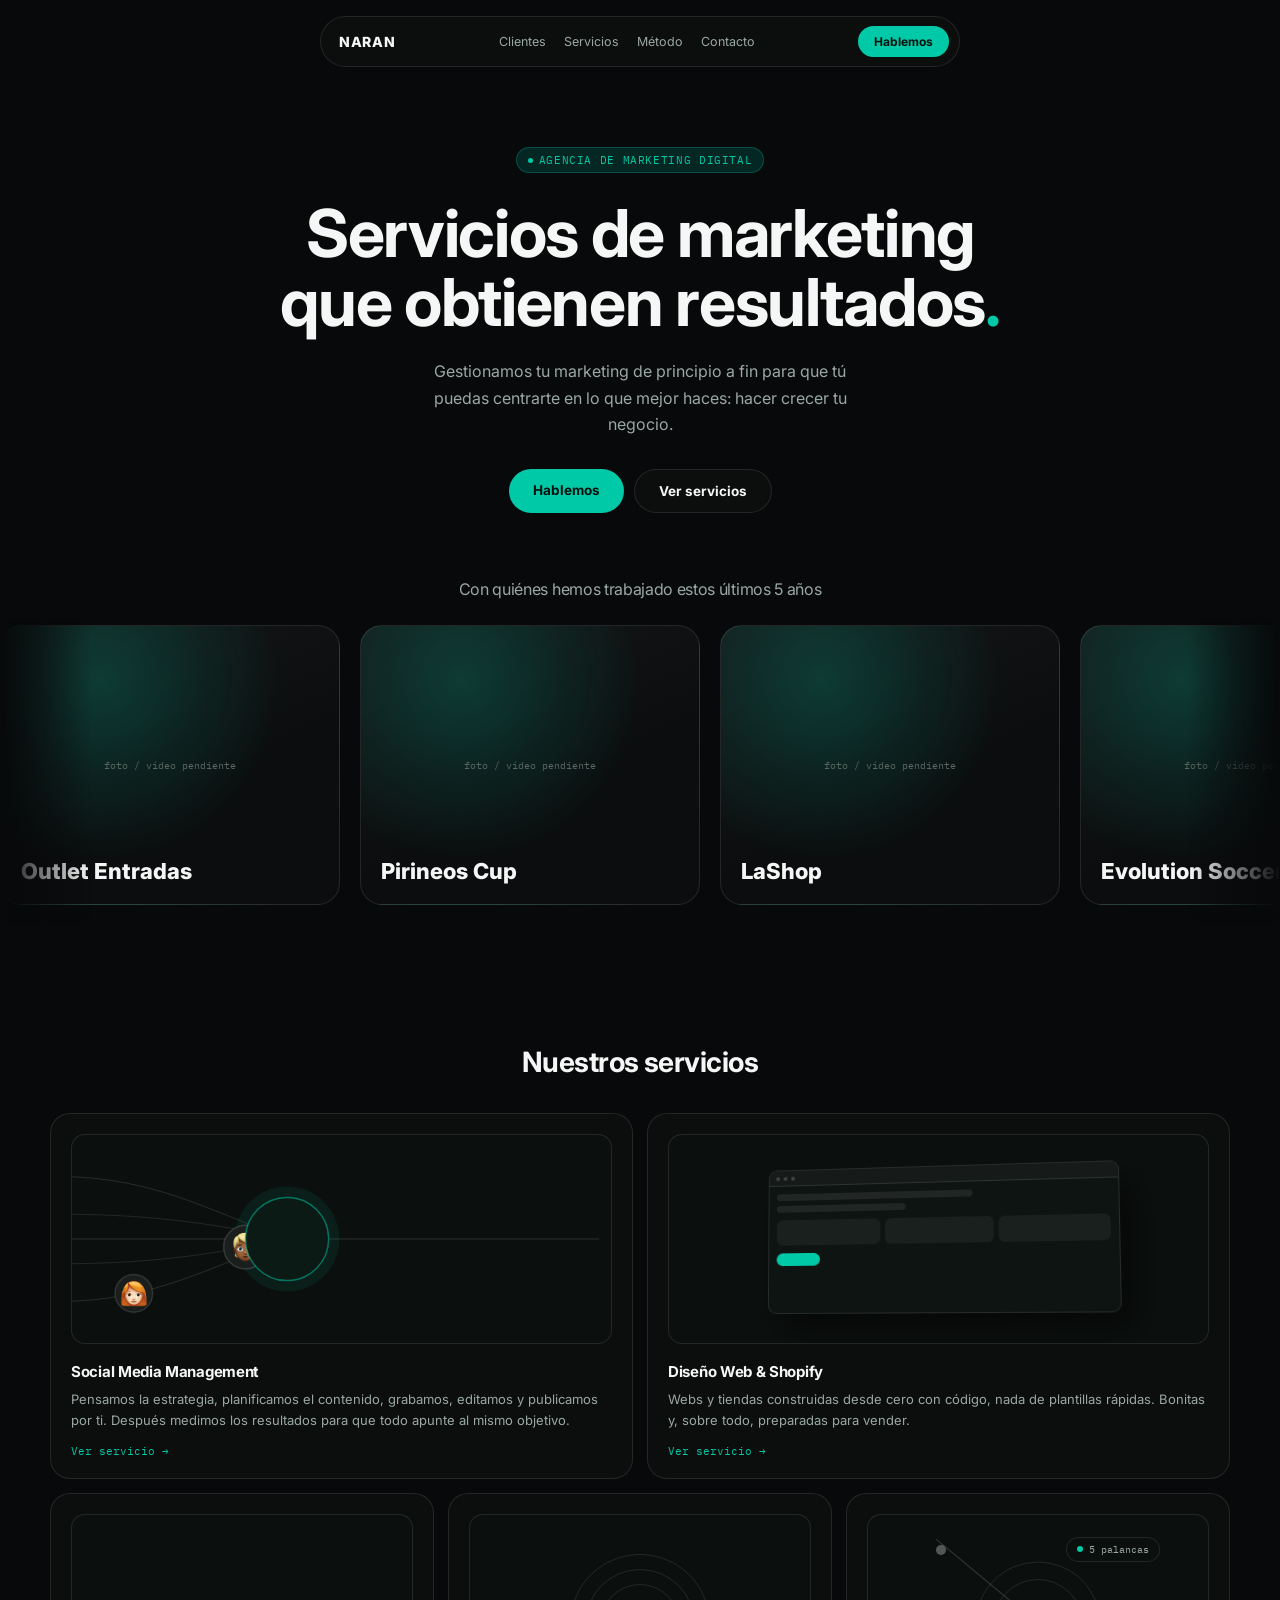
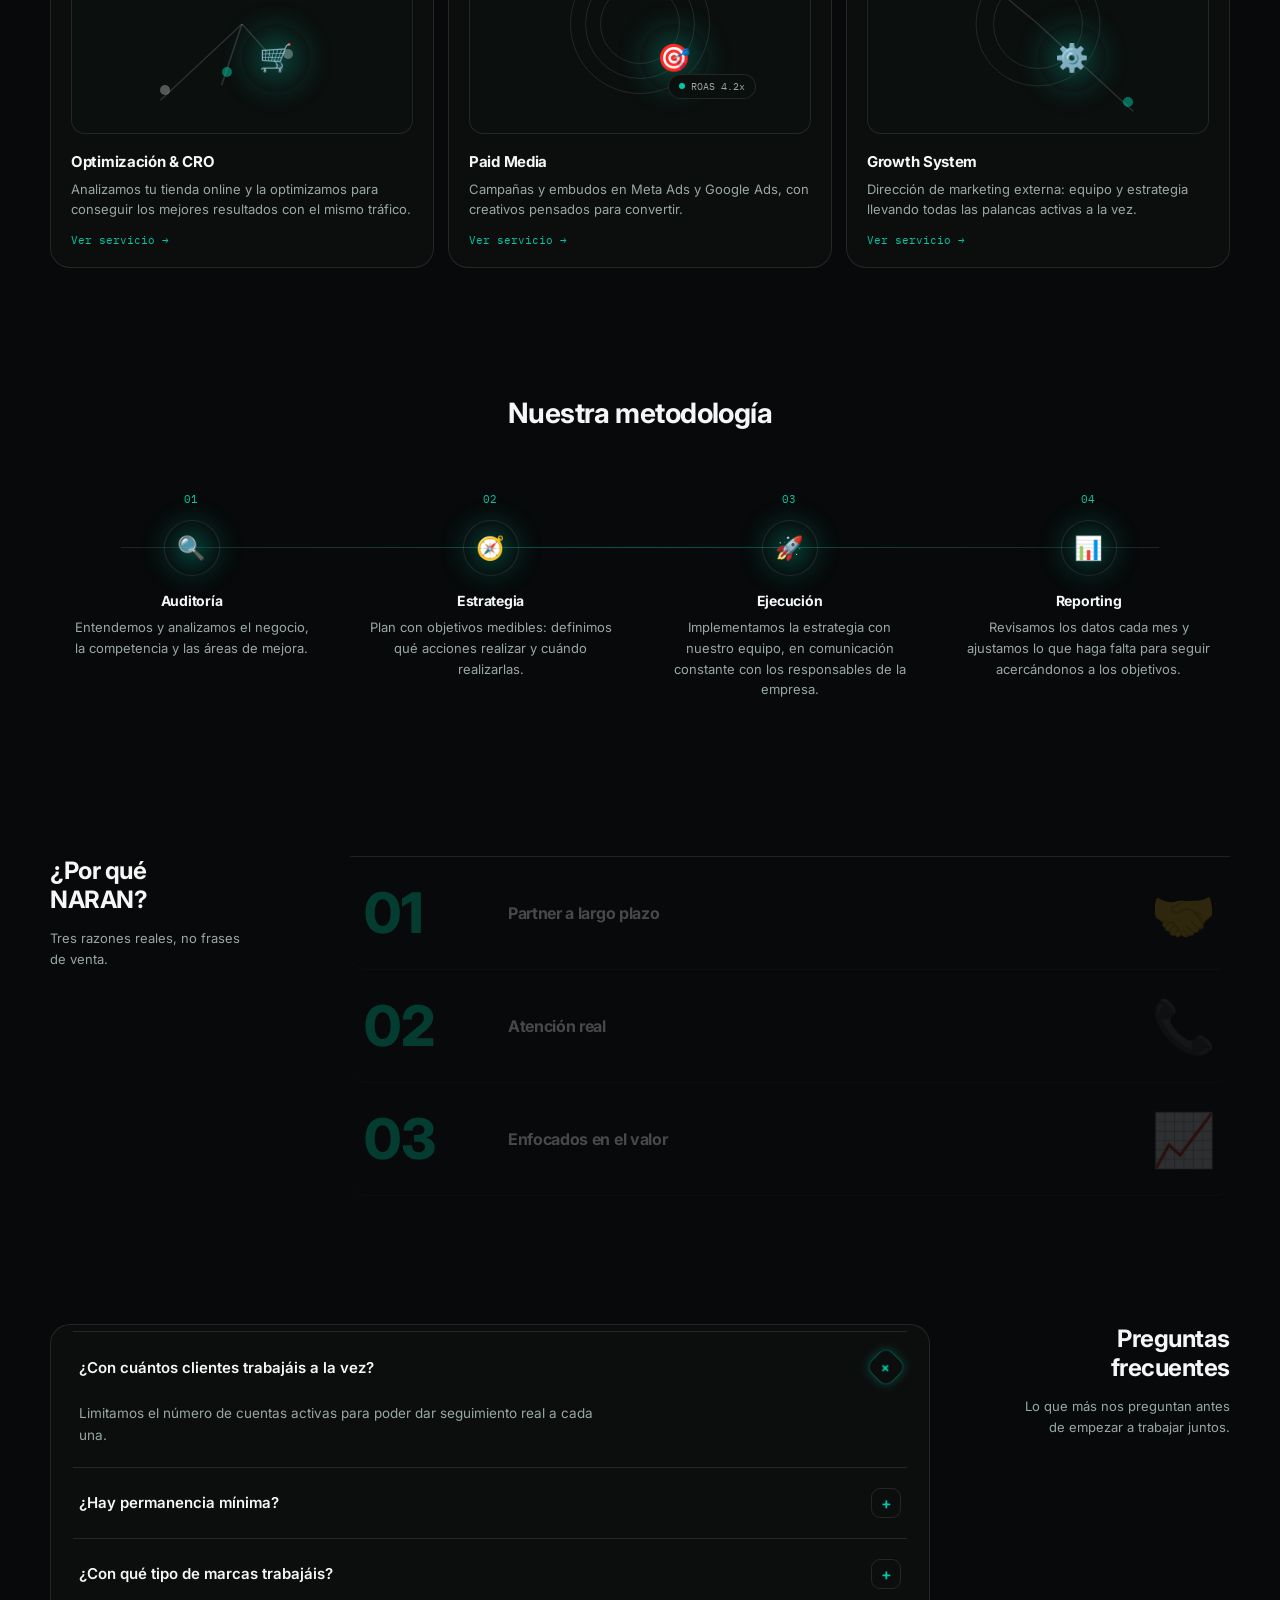
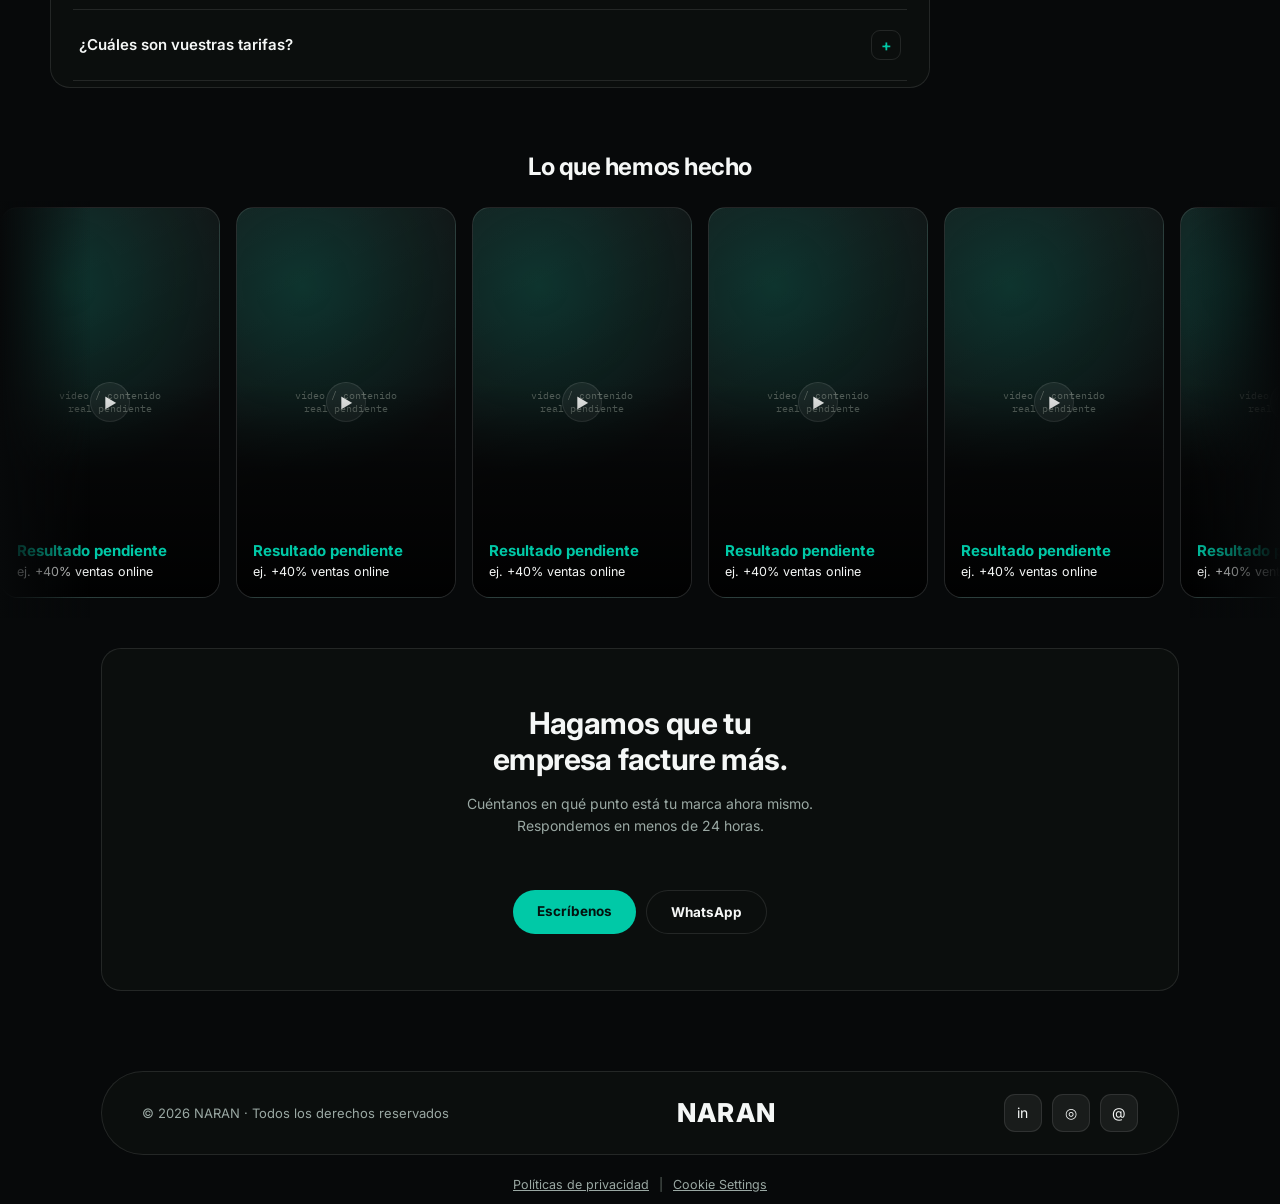
==== commit 3c76b816: "Añadir páginas individuales de servicios y enlazarlas desde la home - Nuevas páginas estáticas en /s" ====
--- a/index.html
+++ b/index.html
@@ -378,6 +378,9 @@
   padding: 20px;
   display: flex;
   flex-direction: column;
+  text-decoration: none;
+  color: inherit;
+  cursor: pointer;
   transition: transform .32s cubic-bezier(.16,1,.3,1), box-shadow .32s ease;
 }
 .svc-card:hover {
@@ -779,7 +782,7 @@
   </div>
 
   <div class="svc-row-2">
-    <div class="svc-card glass sr-left">
+    <a class="svc-card glass sr-left" href="/servicios/social-media/">
       <div class="svc-panel lg ig-panel">
         <svg class="smm-hub" viewBox="0 0 500 210" xmlns="http://www.w3.org/2000/svg" width="100%" height="100%" preserveAspectRatio="xMidYMid meet" overflow="visible">
           <defs>
@@ -962,9 +965,9 @@
       <h3>Social Media Management</h3>
       <p>Pensamos la estrategia, planificamos el contenido, grabamos, editamos y publicamos por ti. Después medimos los resultados para que todo apunte al mismo objetivo.</p>
       <span class="svc-link">Ver servicio →</span>
-    </div>
-
-    <div class="svc-card glass sr-right">
+    </a>
+
+    <a class="svc-card glass sr-right" href="/servicios/web-shopify/">
       <div class="svc-panel lg">
         <div class="browser">
           <div class="bar"><span></span><span></span><span></span></div>
@@ -980,11 +983,11 @@
       <h3>Diseño Web &amp; Shopify</h3>
       <p>Webs y tiendas construidas desde cero con código, nada de plantillas rápidas. Bonitas y, sobre todo, preparadas para vender.</p>
       <span class="svc-link">Ver servicio →</span>
-    </div>
+    </a>
   </div>
 
   <div class="svc-row-4" style="margin-top:14px;">
-    <div class="svc-card glass sr" style="--d:.04s">
+    <a class="svc-card glass sr" style="--d:.04s" href="/servicios/cro/">
       <div class="svc-panel">
         <svg class="lines" viewBox="0 0 100 100" preserveAspectRatio="none"><line x1="26" y1="85" x2="50" y2="50"/><line x1="44" y1="78" x2="50" y2="50"/><line x1="62" y1="71" x2="50" y2="50"/></svg>
         <div class="dot" style="bottom:38px;left:26%;animation-delay:0s;"></div>
@@ -998,9 +1001,9 @@
       <h3>Optimización &amp; CRO</h3>
       <p>Analizamos tu tienda online y la optimizamos para conseguir los mejores resultados con el mismo tráfico.</p>
       <span class="svc-link">Ver servicio →</span>
-    </div>
-
-    <div class="svc-card glass sr" style="--d:.09s">
+    </a>
+
+    <a class="svc-card glass sr" style="--d:.09s" href="/servicios/paid-media/">
       <div class="svc-panel">
         <div class="ring" style="width:80px;height:80px;"></div>
         <div class="ring" style="width:110px;height:110px;"></div>
@@ -1011,9 +1014,9 @@
       <h3>Paid Media</h3>
       <p>Campañas y embudos en Meta Ads y Google Ads, con creativos pensados para convertir.</p>
       <span class="svc-link">Ver servicio →</span>
-    </div>
-
-    <div class="svc-card glass sr" style="--d:.14s">
+    </a>
+
+    <a class="svc-card glass sr" style="--d:.14s" href="/servicios/growth-system/">
       <div class="svc-panel">
         <svg class="lines" viewBox="0 0 100 100" preserveAspectRatio="none"><line x1="20" y1="11" x2="50" y2="50"/><line x1="78" y1="90" x2="50" y2="50"/></svg>
         <div class="ring" style="width:90px;height:90px;"></div>
@@ -1026,7 +1029,7 @@
       <h3>Growth System</h3>
       <p>Dirección de marketing externa: equipo y estrategia llevando todas las palancas activas a la vez.</p>
       <span class="svc-link">Ver servicio →</span>
-    </div>
+    </a>
   </div>
 </div>
 
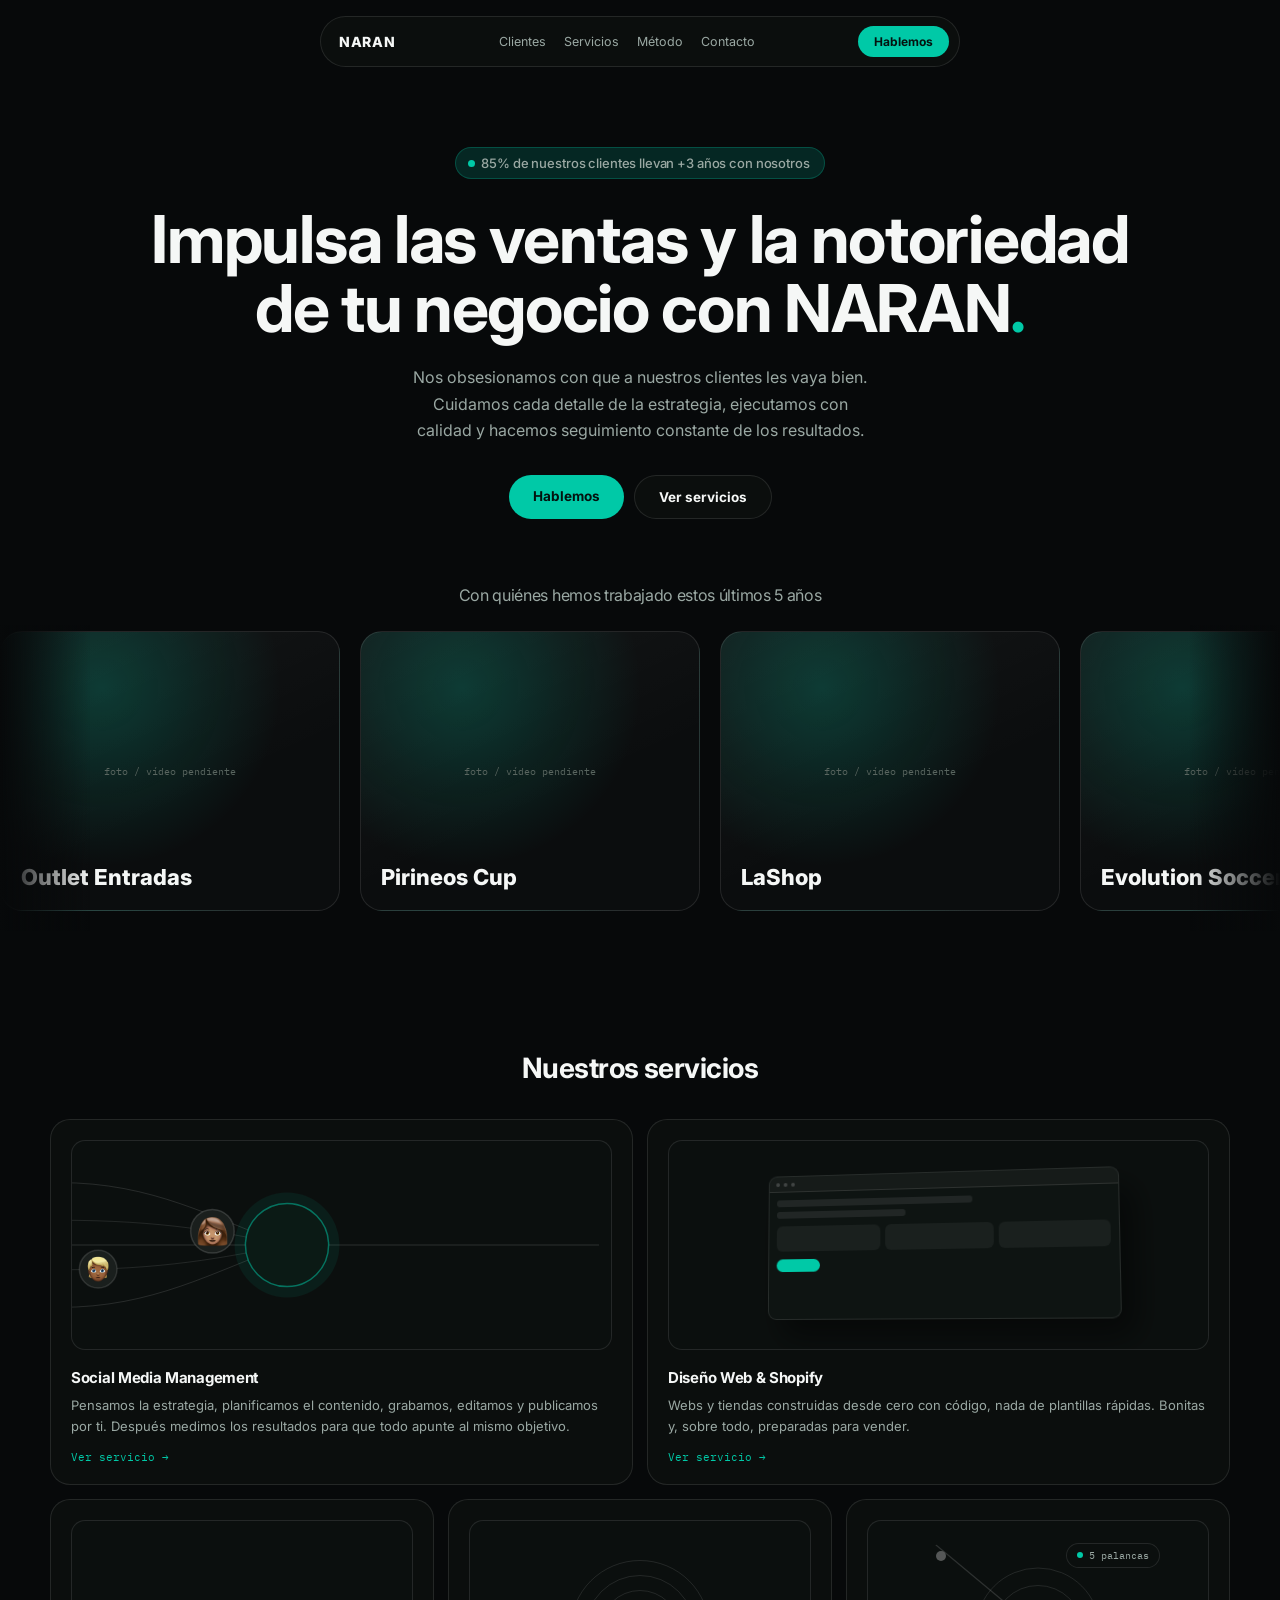
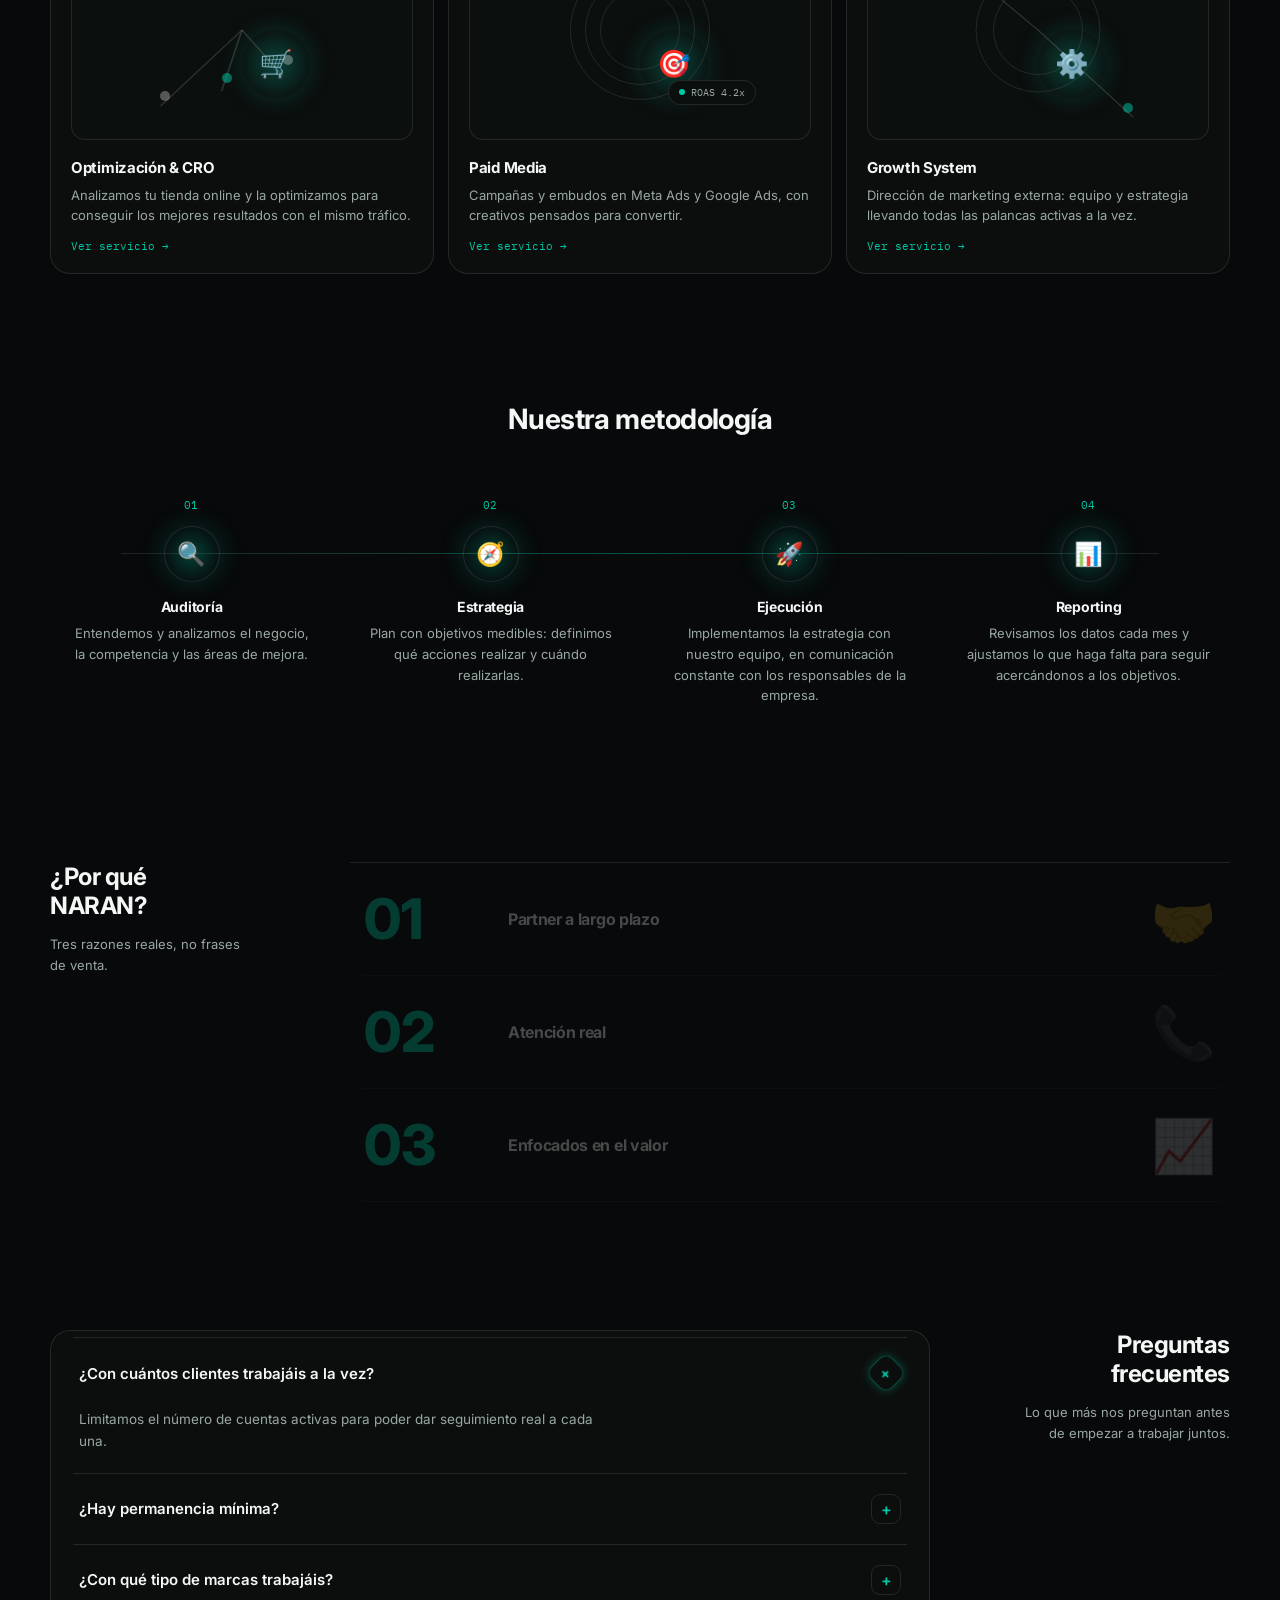
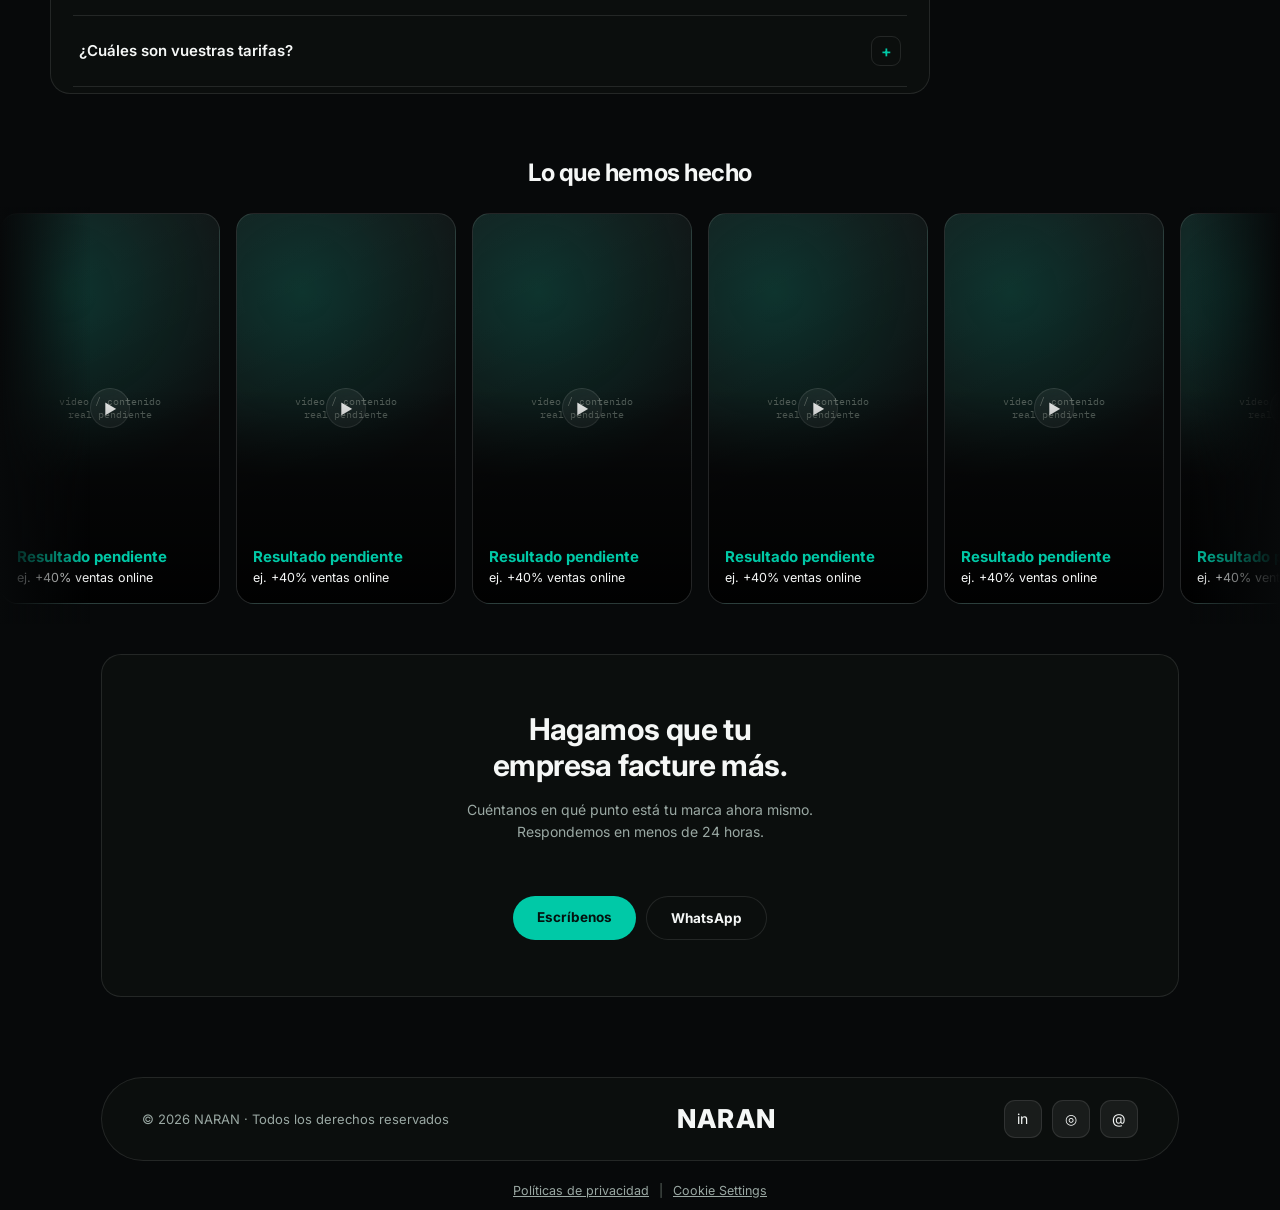
==== commit b556556e: "Unificar estética de páginas de servicios y ajustar home Todas las páginas de servicios (Social Medi" ====
--- a/index.html
+++ b/index.html
@@ -98,6 +98,16 @@
   padding: 5px 11px;
   border-radius: 100px;
 }
+.badge.tag.stat {
+  font-family: 'Inter', ui-sans-serif, -apple-system, BlinkMacSystemFont, sans-serif;
+  font-size: 13px;
+  font-weight: 500;
+  letter-spacing: -.01em;
+  text-transform: none;
+  padding: 7px 14px 7px 12px;
+  color: var(--ink-dim);
+}
+.badge.tag.stat::before { width: 7px; height: 7px; }
 .badge.tag {
   color: var(--accent);
   background: var(--accent-soft);
@@ -748,10 +758,10 @@
 <!-- ── HERO ── -->
 <div class="shell hero">
   <div class="hero-badges">
-    <span class="badge tag">Agencia de marketing digital</span>
-  </div>
-  <h1>Servicios de marketing<br>que obtienen resultados<span class="accent">.</span></h1>
-  <p class="hero-sub">Gestionamos tu marketing de principio a fin para que tú puedas centrarte en lo que mejor haces: hacer crecer tu negocio.</p>
+    <span class="badge tag stat">85% de nuestros clientes llevan +3 años con nosotros</span>
+  </div>
+  <h1>Impulsa las ventas y la notoriedad<br>de tu negocio con NARAN<span class="accent">.</span></h1>
+  <p class="hero-sub">Nos obsesionamos con que a nuestros clientes les vaya bien. Cuidamos cada detalle de la estrategia, ejecutamos con calidad y hacemos seguimiento constante de los resultados.</p>
   <div class="hero-ctas">
     <a class="btn solid" href="#contacto">Hablemos</a>
     <a class="btn ghost" href="#servicios">Ver servicios</a>
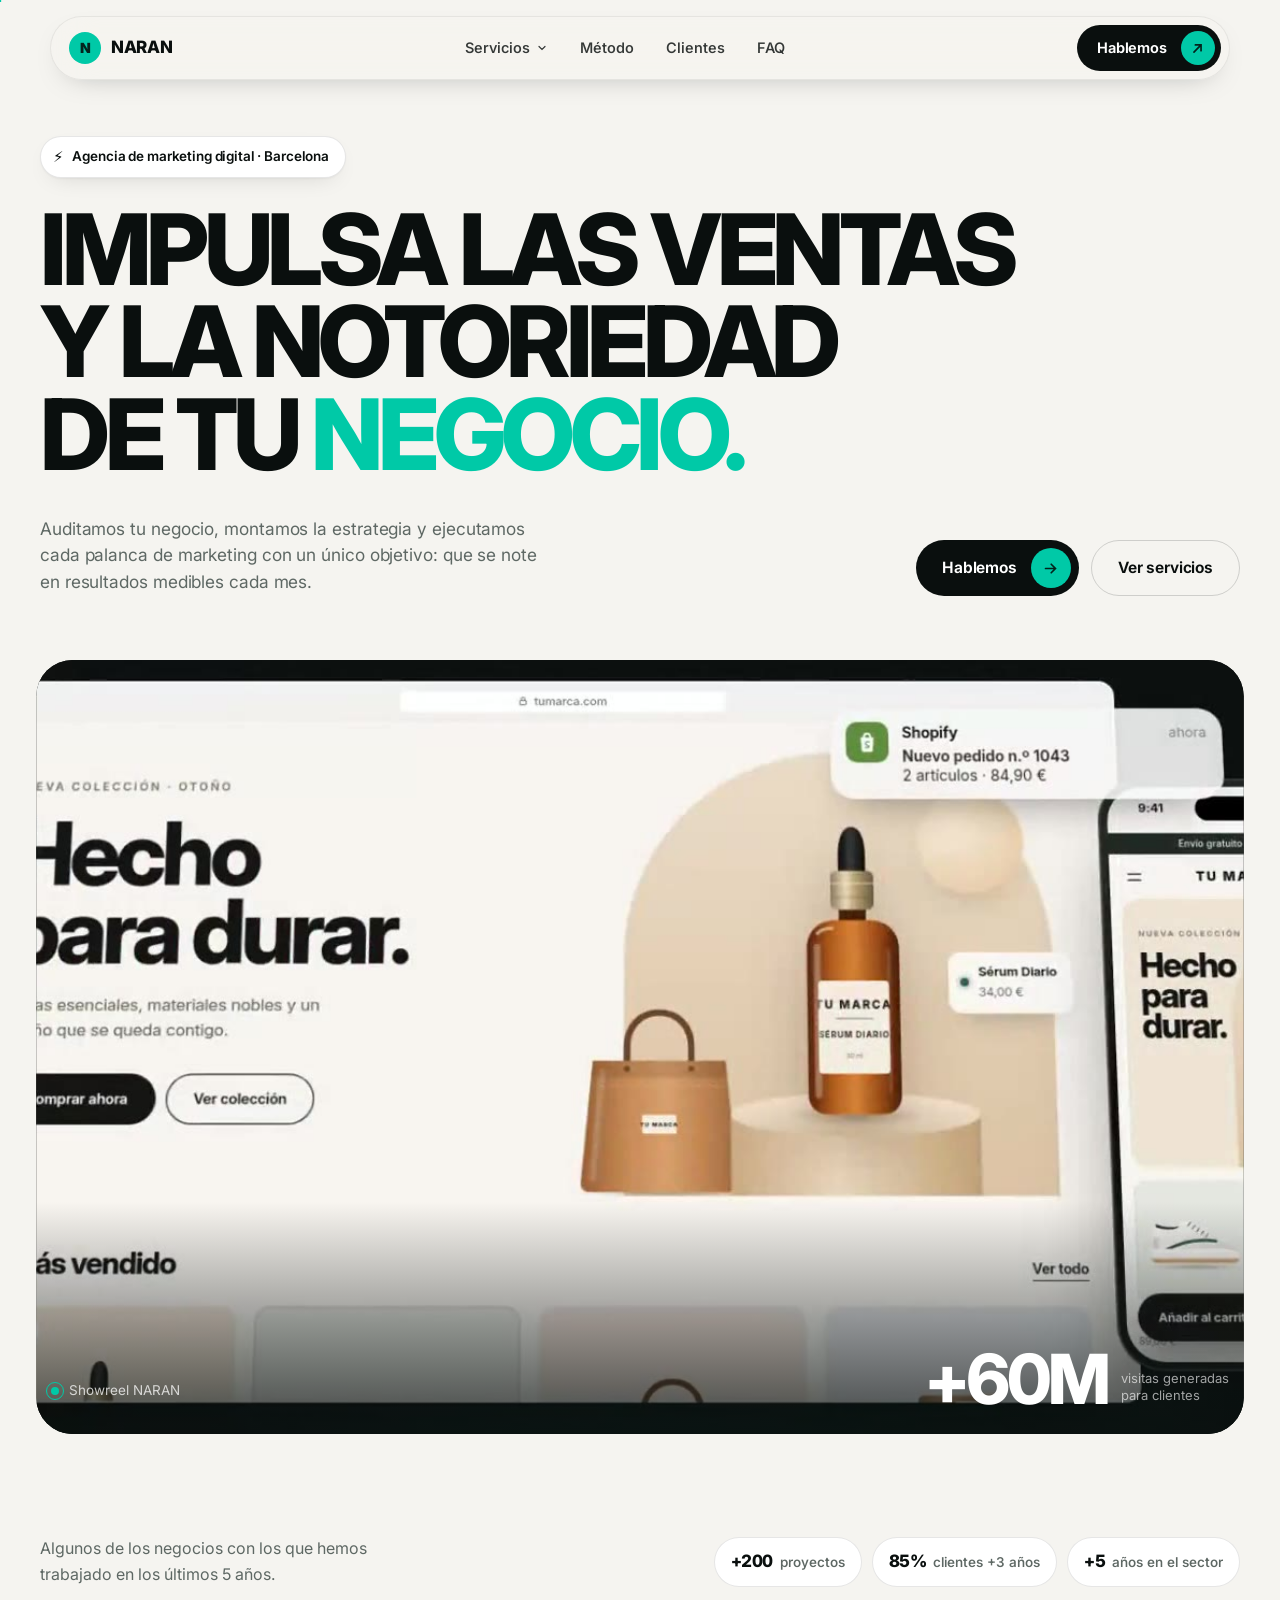
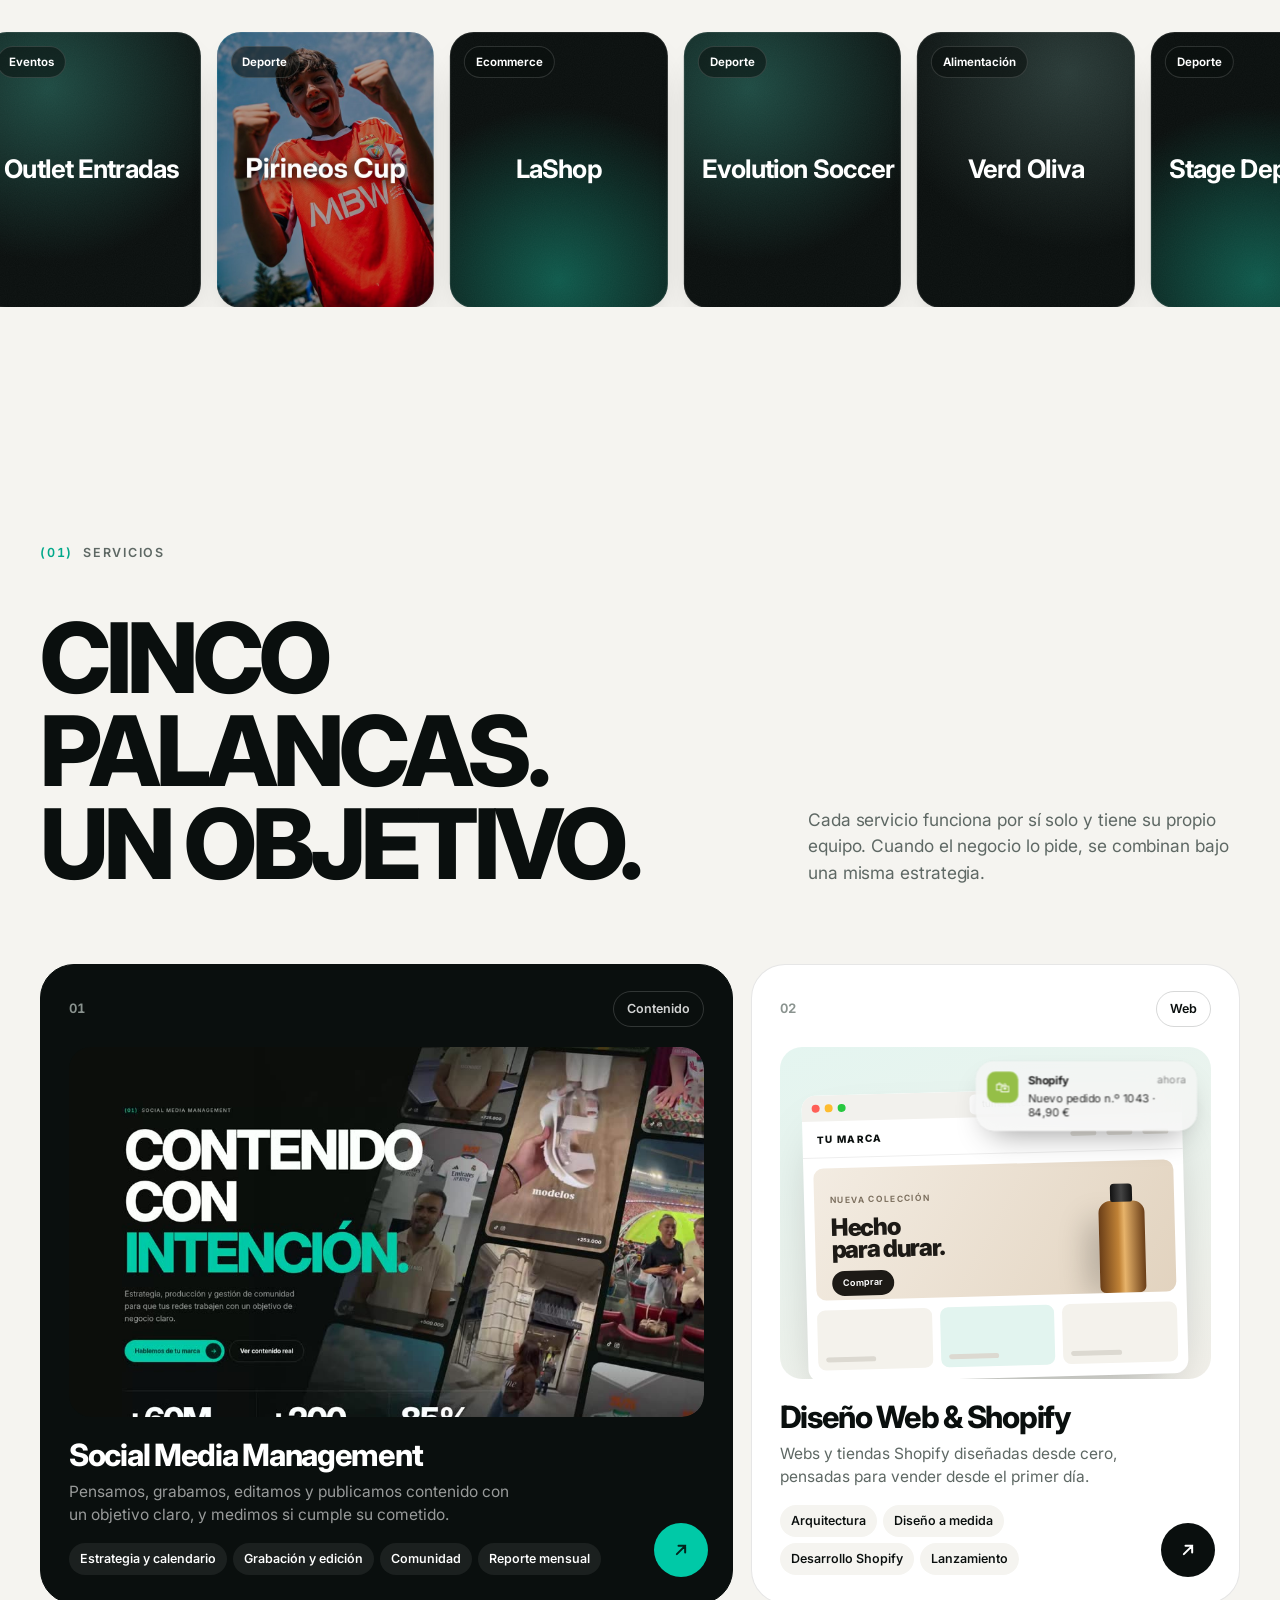
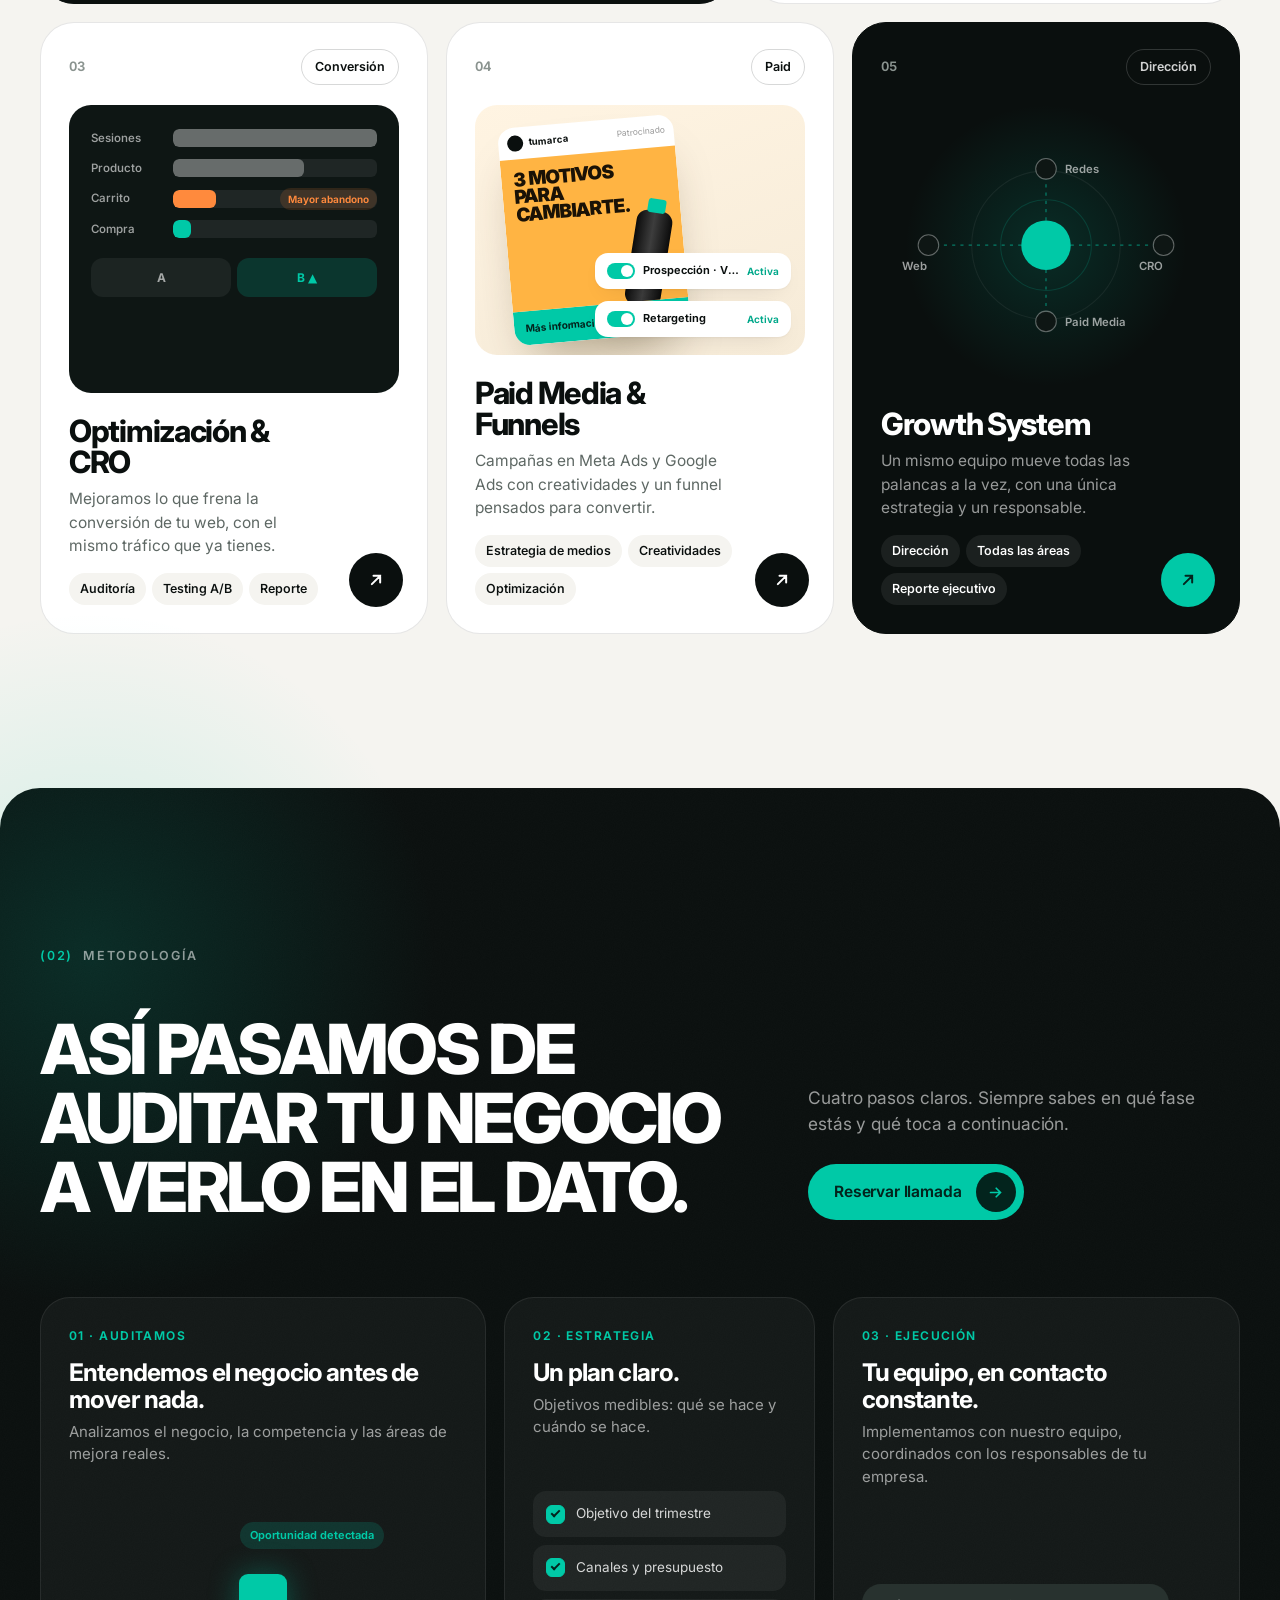
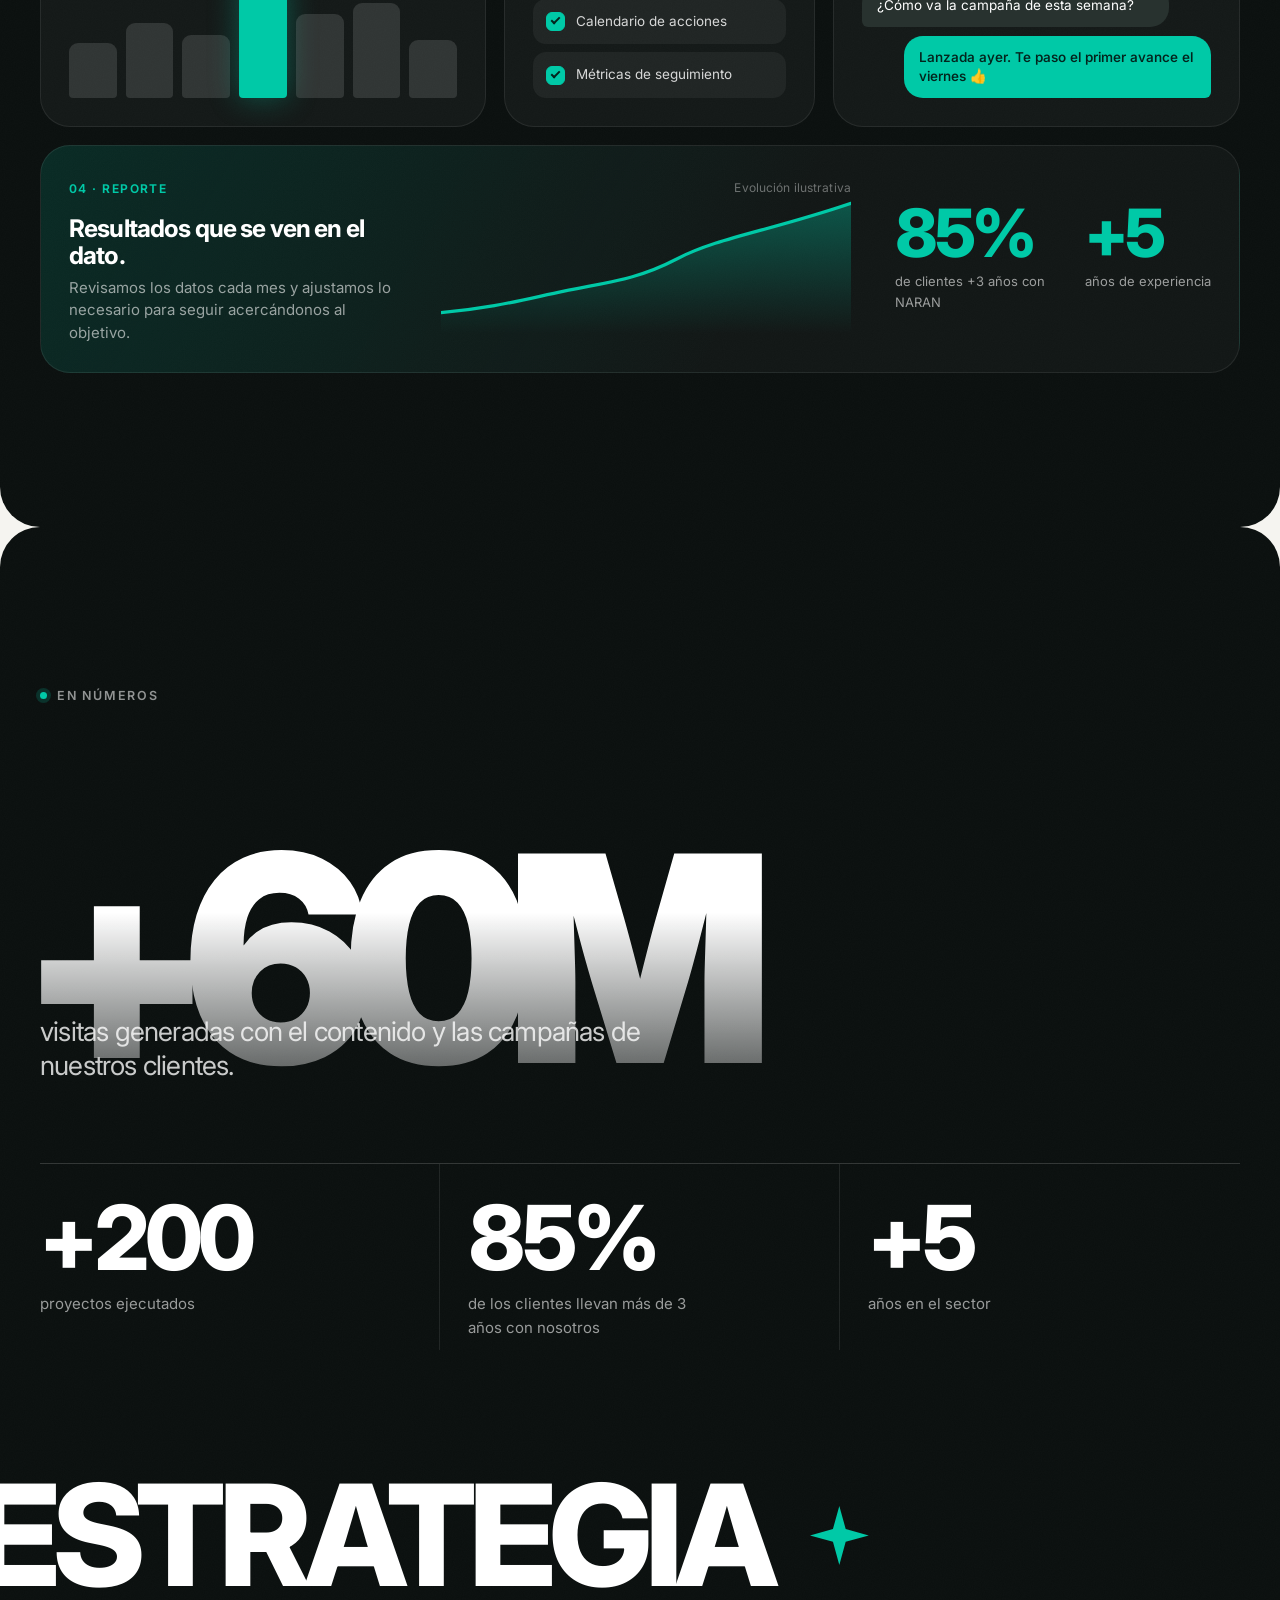
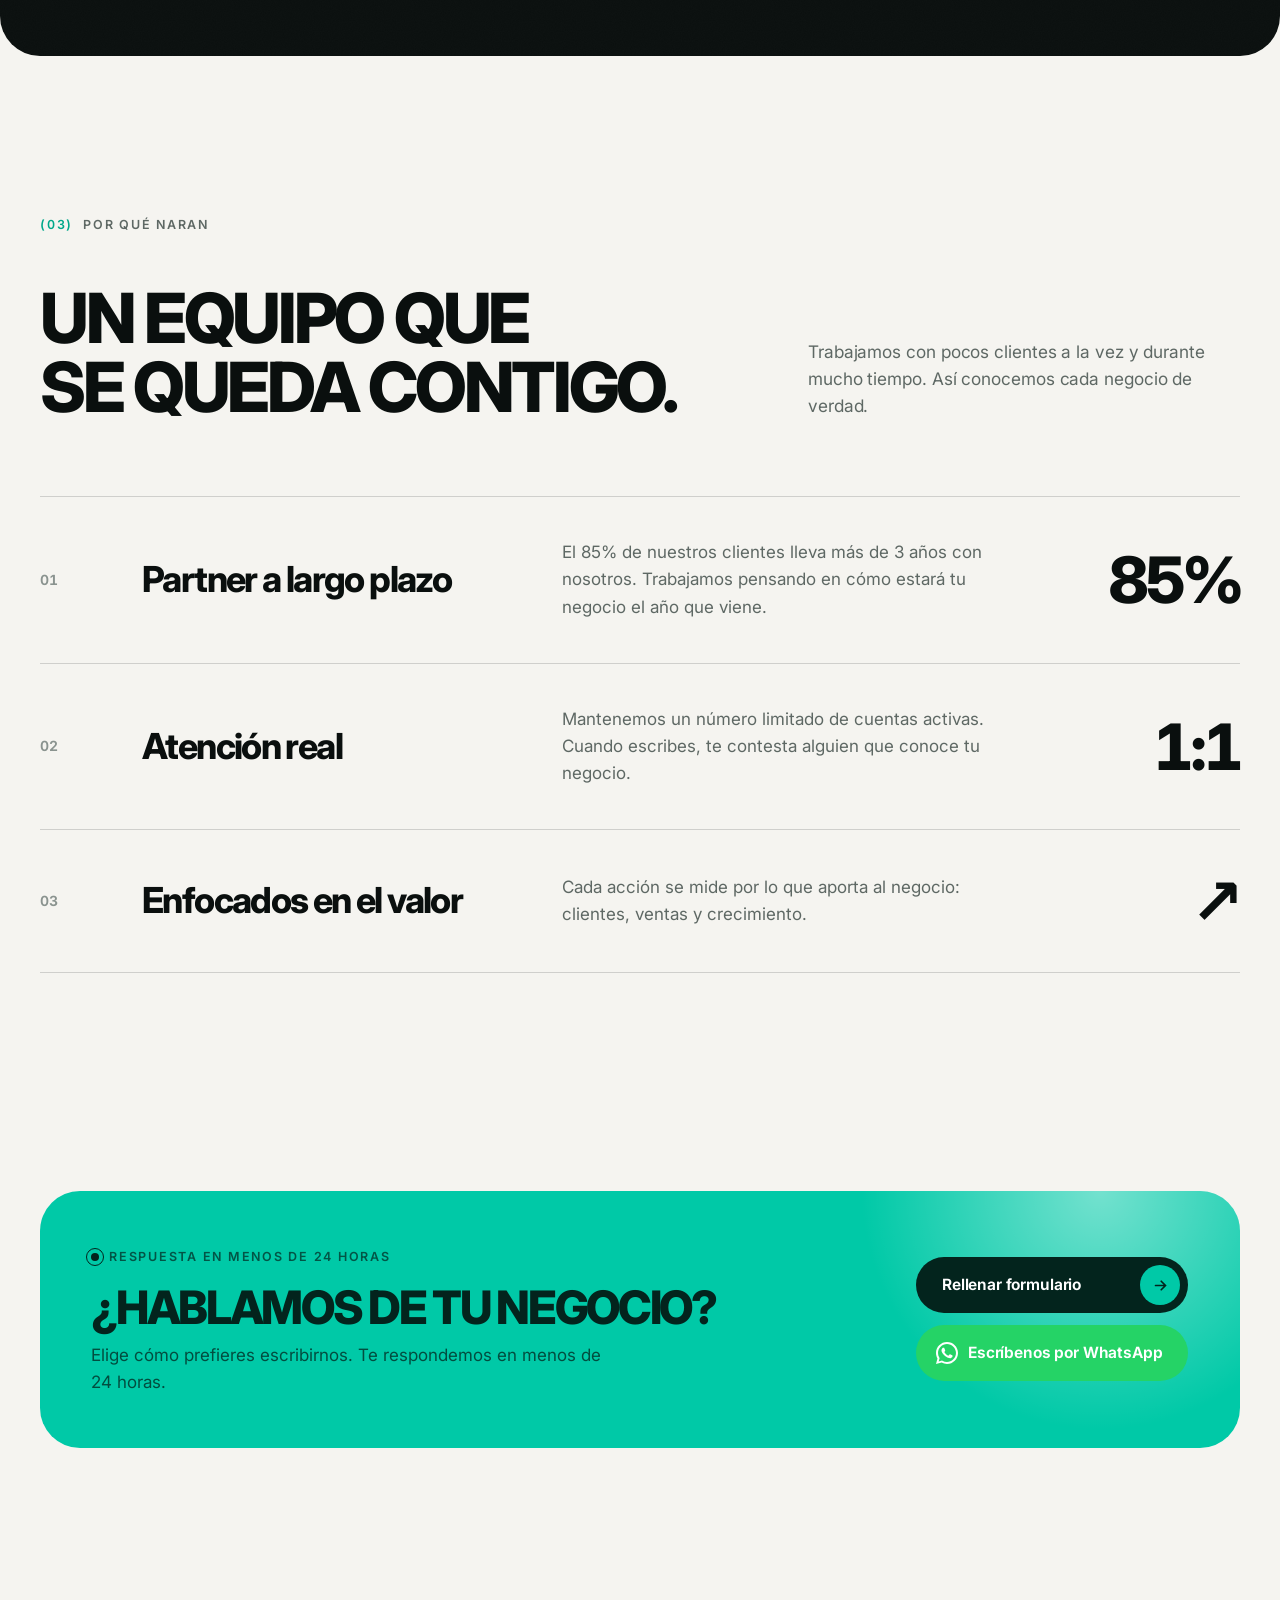
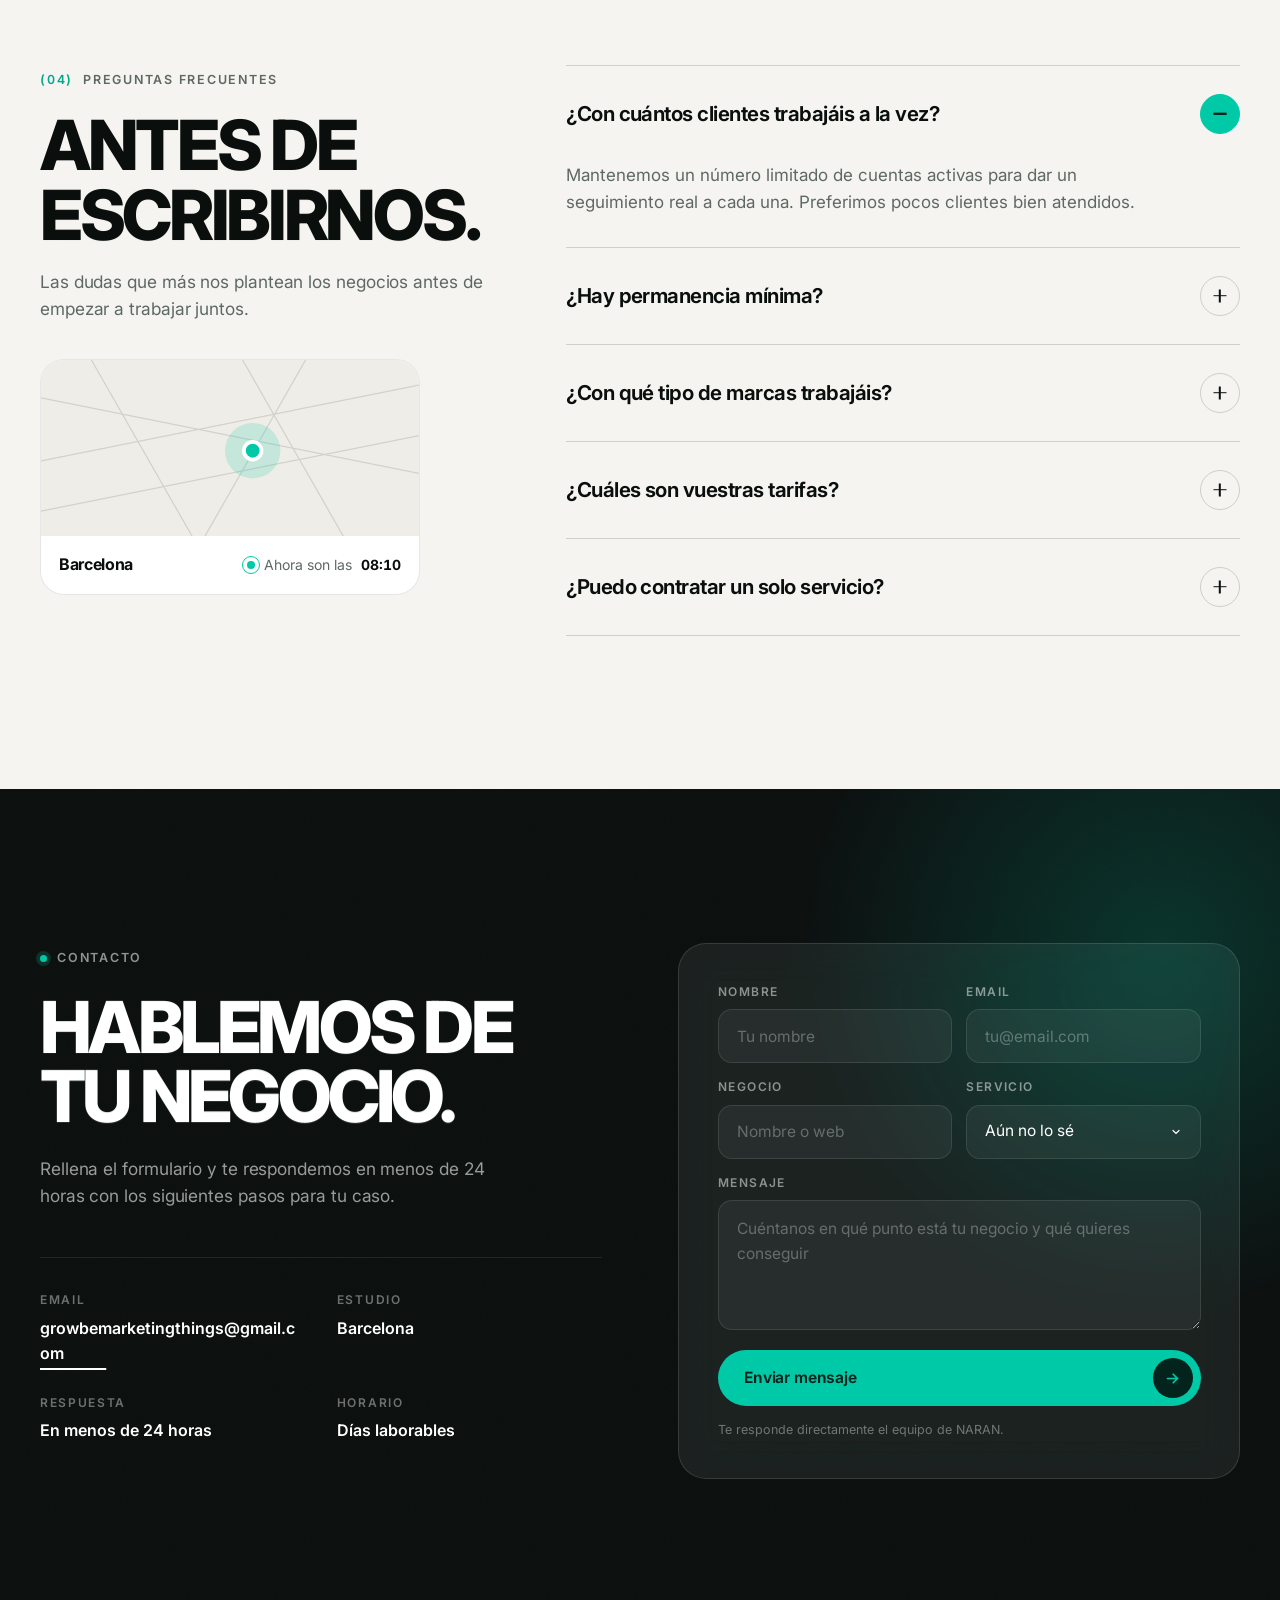
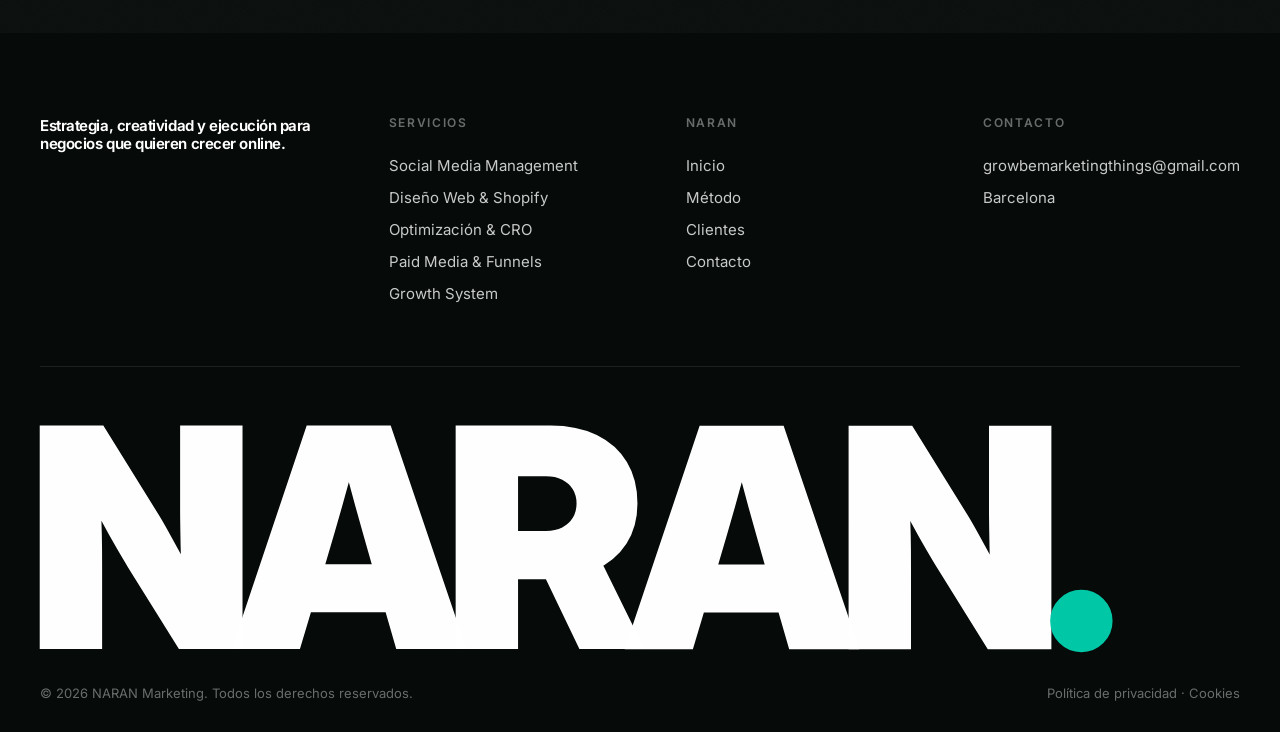
==== commit 49b5f075: "Rediseño completo de la web de NARAN - Nueva home y 5 páginas de servicio con el design system de na" ====
--- a/index.html
+++ b/index.html
@@ -1,1239 +1,699 @@
 <!DOCTYPE html>
-<html lang="es">
+<html lang="es" data-wa="">
 <head>
-  <meta charset="UTF-8" />
-  <meta name="viewport" content="width=device-width, initial-scale=1.0" />
-  <title>NARAN — Agencia de Marketing Digital</title>
-  <meta name="description" content="Agencia de marketing digital con más de 5 años de experiencia. Social media, diseño web, paid media, email marketing y growth.">
-  <link rel="preconnect" href="https://fonts.googleapis.com">
-  <link rel="preconnect" href="https://fonts.gstatic.com" crossorigin>
-  <link href="https://fonts.googleapis.com/css2?family=Inter:wght@400;500;600;700;800;900&family=IBM+Plex+Mono:wght@400;500;600&display=swap" rel="stylesheet">
-  <script>
-    window.op=window.op||function(){var n=[];return new Proxy(function(){arguments.length&&n.push([].slice.call(arguments))},{get:function(t,r){return"q"===r?n:function(){n.push([r].concat([].slice.call(arguments)))}} ,has:function(t,r){return"q"===r}}) }();
-    window.op('init', {
-      clientId: '9a602c1d-88fe-4890-8d77-09cd3c6606c5',
-      trackScreenViews: true,
-      trackOutgoingLinks: true,
-      trackAttributes: true,
-      // sessionReplay: {
-      //   enabled: true,
-      // },
+<meta charset="UTF-8">
+<meta name="viewport" content="width=device-width, initial-scale=1.0">
+<title>NARAN Marketing | Agencia de marketing digital en Barcelona</title>
+<meta name="description" content="Agencia de marketing digital en Barcelona. Redes sociales, diseño web y Shopify, CRO, paid media y Growth System. +200 proyectos y +60M de visitas generadas para clientes.">
+<meta name="robots" content="index,follow">
+<meta property="og:type" content="website">
+<meta property="og:locale" content="es_ES">
+<meta property="og:site_name" content="NARAN Marketing">
+<meta property="og:title" content="NARAN Marketing | Agencia de marketing digital en Barcelona">
+<meta property="og:description" content="Agencia de marketing digital en Barcelona. Redes sociales, diseño web y Shopify, CRO, paid media y Growth System. +200 proyectos y +60M de visitas generadas para clientes.">
+<meta name="twitter:card" content="summary_large_image">
+<script>
+  window.op=window.op||function(){var n=[];return new Proxy(function(){arguments.length&&n.push([].slice.call(arguments))},{get:function(t,r){return"q"===r?n:function(){n.push([r].concat([].slice.call(arguments)))}} ,has:function(t,r){return"q"===r}}) }();
+  window.op('init', {
+    clientId: '9a602c1d-88fe-4890-8d77-09cd3c6606c5',
+    trackScreenViews: true,
+    trackOutgoingLinks: true,
+    trackAttributes: true,
+  });
+</script>
+<script src="https://openpanel.dev/op1.js" defer async></script>
+<link rel="canonical" href="https://naranagency.com/">
+<meta property="og:url" content="https://naranagency.com/">
+<meta property="og:image" content="https://naranagency.com/assets/video/naran-reel-poster.jpg">
+<meta property="og:image:width" content="1280">
+<meta property="og:image:height" content="720">
+<meta name="theme-color" content="#0A0F0E">
+<link rel="preload" href="assets/fonts/inter-latin-opsz-normal.woff2" as="font" type="font/woff2" crossorigin>
+<link rel="stylesheet" href="assets/css/naran.css">
+<link rel="icon" href="data:image/svg+xml,%3Csvg xmlns='http://www.w3.org/2000/svg' viewBox='0 0 64 64'%3E%3Ccircle cx='32' cy='32' r='32' fill='%2300C9A7'/%3E%3Ctext x='32' y='43' font-family='Arial' font-weight='900' font-size='32' text-anchor='middle' fill='%2303241D'%3EN%3C/text%3E%3C/svg%3E">
+<style>
+/* ===== HOME ===== */
+
+/* HERO */
+.h-hero{position:relative;padding:136px 0 0;}
+.h-chip{display:inline-flex;align-items:center;gap:9px;padding:9px 16px 9px 12px;border-radius:999px;background:#fff;border:1px solid var(--line);font-size:13.5px;font-weight:600;letter-spacing:-.01em;box-shadow:var(--shadow-1);}
+.h-chip .em{font-size:15px;line-height:1;}
+.h-title{margin:30px 0 0;font-size:clamp(46px,7.7vw,130px);}
+.h-acc{color:var(--accent);}
+.h-sub{display:flex;justify-content:space-between;align-items:flex-end;gap:40px;margin-top:38px;flex-wrap:wrap;}
+.h-sub .lead{max-width:520px;}
+.h-reel-wrap{margin-top:clamp(44px,5vw,64px);}
+.h-reel{position:relative;height:min(86vh,840px);min-height:520px;overflow:hidden;display:flex;align-items:center;justify-content:center;background:var(--ink);clip-path:inset(0 var(--gut) 0 var(--gut) round 40px);will-change:clip-path;}
+.h-reel-glow{position:absolute;width:1000px;height:640px;left:50%;top:52%;transform:translate(-50%,-50%);background:radial-gradient(closest-side,rgba(0,201,167,.34),rgba(0,201,167,0));pointer-events:none;}
+.h-reel-row{position:relative;z-index:2;display:flex;align-items:center;gap:22px;height:76%;}
+.sr-tile{position:relative;height:100%;aspect-ratio:9/16;border-radius:24px;overflow:hidden;background:#121a18;box-shadow:0 40px 80px -30px rgba(0,0,0,.85);flex-shrink:0;}
+.sr-tile.o1{height:84%;}
+.sr-tile.o2{height:66%;opacity:.7;}
+.sr-tile video{width:100%;height:100%;object-fit:cover;}
+.sr-v{position:absolute;left:10px;right:10px;bottom:10px;display:flex;justify-content:space-between;align-items:center;padding:8px 11px;border-radius:13px;background:rgba(10,15,14,.5);backdrop-filter:blur(12px);-webkit-backdrop-filter:blur(12px);color:#fff;font-size:12.5px;font-weight:700;letter-spacing:-.01em;}
+.pi{display:inline-flex;gap:5px;align-items:center;}
+.pi svg{width:14px;height:14px;}
+.h-reel-cap{position:absolute;left:clamp(28px,4vw,56px);bottom:32px;z-index:3;display:flex;align-items:center;gap:10px;font-size:13.5px;color:rgba(255,255,255,.75);}
+.h-reel-stat{position:absolute;right:clamp(28px,4vw,56px);bottom:26px;z-index:3;display:flex;align-items:flex-end;gap:14px;color:#fff;}
+.h-reel-stat b{font-size:clamp(44px,5.4vw,86px);font-weight:800;letter-spacing:-.06em;line-height:.82;font-feature-settings:'tnum';}
+.h-reel-stat > span{font-size:13px;color:rgba(255,255,255,.62);line-height:1.3;padding-bottom:4px;}
+@media (max-width:900px){
+  .h-reel{height:72svh;min-height:460px;clip-path:inset(0 12px 0 12px round 28px);}
+  .sr-tile.o2{display:none;}
+  .h-reel-row{gap:12px;height:62%;}
+  .h-reel-cap{display:none;}
+  .h-reel-stat{left:24px;right:auto;}
+}
+
+/* CLIENTS */
+.h-clients{padding:clamp(70px,8vw,110px) 0 clamp(50px,6vw,80px);}
+.h-clients-head{display:flex;justify-content:space-between;align-items:center;gap:30px;flex-wrap:wrap;margin-bottom:44px;}
+.h-clients-head p{font-size:16px;color:var(--muted);max-width:360px;}
+.h-mini-stats{display:flex;gap:10px;flex-wrap:wrap;}
+.h-mini-stats span{display:inline-flex;align-items:baseline;gap:7px;padding:10px 16px;border-radius:999px;background:#fff;border:1px solid var(--line);font-size:13.5px;color:var(--muted);font-weight:550;}
+.h-mini-stats b{font-size:17px;color:var(--ink);font-weight:800;letter-spacing:-.03em;font-feature-settings:'tnum';}
+.h-cl-mq .mq-track{align-items:center;}
+.cl{display:inline-flex;align-items:baseline;gap:14px;white-space:nowrap;}
+.cl b{font-size:clamp(34px,4.6vw,68px);font-weight:800;letter-spacing:-.055em;line-height:1;color:var(--ink);}
+.cl i{font-style:normal;font-size:12px;font-weight:650;letter-spacing:.12em;text-transform:uppercase;color:var(--muted-2);}
+.cl-sep{display:inline-flex;margin:0 clamp(26px,3vw,46px);}
+.cl-sep .star{width:26px;height:26px;color:var(--accent);}
+
+/* SERVICES BENTO */
+.bento{display:grid;grid-template-columns:repeat(12,1fr);gap:18px;}
+.sv{position:relative;grid-column:span 4;min-height:580px;border-radius:34px;background:var(--card);border:1px solid var(--line);padding:26px 28px 28px;display:flex;flex-direction:column;overflow:hidden;isolation:isolate;transition:box-shadow .7s var(--ease-out),border-color .5s;}
+.sv:hover{box-shadow:var(--shadow-2);border-color:transparent;}
+.sv.dark{background:var(--ink);border-color:var(--ink);color:#fff;}
+.sv-smm{grid-column:span 7;min-height:640px;}
+.sv-web{grid-column:span 5;min-height:640px;}
+.sv-top{display:flex;justify-content:space-between;align-items:center;}
+.sv-n{font-size:13px;font-weight:650;color:var(--muted-2);font-feature-settings:'tnum';}
+.sv-tag{padding:7px 13px;border-radius:999px;border:1px solid var(--line-2);font-size:12.5px;font-weight:600;}
+.sv.dark .sv-tag{border-color:rgba(255,255,255,.16);color:rgba(255,255,255,.82);}
+.sv-vis{position:relative;flex:1;margin:20px 0 22px;border-radius:22px;min-height:250px;overflow:hidden;display:grid;place-items:center;}
+.sv-txt{padding-right:70px;}
+.sv-txt h3{font-size:clamp(26px,2.4vw,36px);letter-spacing:-.042em;font-weight:760;line-height:1.02;}
+.sv-txt p{color:var(--muted);margin-top:10px;max-width:440px;font-size:15.5px;line-height:1.5;}
+.sv.dark .sv-txt p{color:var(--muted-d);}
+.sv-txt ul{display:flex;flex-wrap:wrap;gap:6px;margin-top:16px;list-style:none;}
+.sv-txt li{font-size:12.5px;padding:6px 11px;border-radius:999px;background:var(--paper);font-weight:560;}
+.sv.dark .sv-txt li{background:rgba(255,255,255,.07);}
+.sv-go{position:absolute;right:24px;bottom:26px;width:54px;height:54px;border-radius:50%;background:var(--ink);color:#fff;display:grid;place-items:center;transition:transform .6s var(--ease-out),background-color .4s,color .4s;}
+.sv-go svg{width:20px;height:20px;}
+.sv.dark .sv-go{background:var(--accent);color:var(--accent-ink);}
+.sv:hover .sv-go{transform:rotate(45deg) scale(1.06);background:var(--accent);color:var(--accent-ink);}
+
+/* smm fan */
+.vis-smm{background:radial-gradient(circle at 50% 60%,rgba(0,201,167,.25),rgba(0,201,167,0) 60%);}
+.fan{position:relative;width:100%;height:100%;min-height:320px;}
+.fan img{position:absolute;left:50%;top:50%;width:clamp(120px,11vw,160px);aspect-ratio:9/16;object-fit:cover;border-radius:18px;box-shadow:0 30px 50px -20px rgba(0,0,0,.8);transition:transform .9s var(--ease-out);}
+.fan img:nth-child(1){transform:translate(-50%,-50%) translateX(-190%) rotate(-14deg) scale(.82);}
+.fan img:nth-child(2){transform:translate(-50%,-50%) translateX(-98%) rotate(-7deg) scale(.92);}
+.fan img:nth-child(3){transform:translate(-50%,-50%);z-index:3;}
+.fan img:nth-child(4){transform:translate(-50%,-50%) translateX(98%) rotate(7deg) scale(.92);z-index:2;}
+.fan img:nth-child(5){transform:translate(-50%,-50%) translateX(190%) rotate(14deg) scale(.82);}
+.fan img:nth-child(2),.fan img:nth-child(4){z-index:2;}
+.sv-smm:hover .fan img:nth-child(1){transform:translate(-50%,-50%) translateX(-215%) rotate(-18deg) scale(.82);}
+.sv-smm:hover .fan img:nth-child(2){transform:translate(-50%,-50%) translateX(-112%) rotate(-9deg) scale(.94);}
+.sv-smm:hover .fan img:nth-child(3){transform:translate(-50%,-54%) scale(1.04);}
+.sv-smm:hover .fan img:nth-child(4){transform:translate(-50%,-50%) translateX(112%) rotate(9deg) scale(.94);}
+.sv-smm:hover .fan img:nth-child(5){transform:translate(-50%,-50%) translateX(215%) rotate(18deg) scale(.82);}
+.fan-chip{position:absolute;left:50%;bottom:6px;transform:translateX(-50%);z-index:4;display:inline-flex;align-items:center;gap:8px;padding:9px 14px;border-radius:999px;font-size:13px;font-weight:700;color:#fff;white-space:nowrap;}
+
+/* web mini store */
+.vis-web{background:linear-gradient(160deg,#E4F5F0,#F3F1EB);}
+.mw{width:88%;border-radius:14px;background:#fff;box-shadow:0 30px 60px -25px rgba(10,15,14,.35);overflow:hidden;transform:translateY(22px) rotate(-1.5deg);transition:transform .9s var(--ease-out);}
+.sv-web:hover .mw{transform:translateY(10px) rotate(0);}
+.mw-bar{height:26px;background:#F2F1ED;display:flex;align-items:center;gap:5px;padding:0 10px;}
+.mw-bar i{width:8px;height:8px;border-radius:50%;background:#FF5F57;display:block;}
+.mw-bar i:nth-child(2){background:#FEBC2E;}.mw-bar i:nth-child(3){background:#28C840;}
+.mw-bar span{margin:0 auto;font-size:9.5px;color:#888;background:#fff;padding:2px 12px;border-radius:5px;}
+.mw-nav{display:flex;align-items:center;gap:10px;padding:10px 14px;border-bottom:1px solid #eee;}
+.mw-nav b{font-size:10px;letter-spacing:.14em;font-weight:800;}
+.mw-nav span{width:26px;height:5px;border-radius:3px;background:#E5E3DD;}
+.mw-nav span:nth-of-type(1){margin-left:auto;}
+.mw-hero{position:relative;margin:10px;height:132px;border-radius:10px;background:linear-gradient(120deg,#F3ECE2,#E2D3BF);padding:16px;overflow:hidden;}
+.mw-hero em{font-style:normal;font-size:8.5px;letter-spacing:.16em;text-transform:uppercase;color:#7a6d5c;font-weight:650;}
+.mw-hero b{display:block;font-size:24px;line-height:.92;letter-spacing:-.055em;color:#1d1a16;margin-top:6px;font-weight:850;}
+.mw-btn{display:inline-block;margin-top:10px;font-size:9px;background:#1d1a16;color:#fff;padding:5px 11px;border-radius:999px;font-weight:650;}
+.mw-prod{position:absolute;right:30px;bottom:0;width:46px;height:92px;border-radius:12px 12px 6px 6px;background:linear-gradient(90deg,#6a3e18,#c08236 42%,#e7b36a 55%,#6a3e18);box-shadow:-20px 10px 30px -10px rgba(0,0,0,.25);}
+.mw-prod::before{content:'';position:absolute;top:-17px;left:12px;width:22px;height:18px;border-radius:4px 4px 2px 2px;background:linear-gradient(90deg,#111,#444,#111);}
+.mw-grid{display:grid;grid-template-columns:repeat(3,1fr);gap:8px;padding:0 10px 12px;}
+.mw-grid i{display:block;height:60px;border-radius:8px;background:#F4F2EC;position:relative;}
+.mw-grid i:nth-child(2){background:#E2F4EF;}
+.mw-grid s{position:absolute;left:8px;bottom:8px;width:44%;height:5px;background:#DCD9D1;border-radius:3px;}
+.mw-notif{position:absolute;top:14px;right:14px;width:270px;transform:scale(.82) translateY(-14px);transform-origin:top right;opacity:0;transition:opacity .6s,transform .8s var(--ease-out);}
+.sv-web:hover .mw-notif,.sv-web.notif-on .mw-notif{opacity:1;transform:scale(.82) translateY(0);}
+
+/* cro */
+.vis-cro{display:block;background:#0E1614;padding:24px 22px;place-items:initial;}
+.fb{position:relative;display:grid;grid-template-columns:72px 1fr;align-items:center;gap:10px;font-size:11.5px;color:rgba(255,255,255,.6);margin-bottom:12px;font-weight:550;}
+.fb i{height:18px;border-radius:6px;background:rgba(255,255,255,.07);position:relative;overflow:hidden;}
+.fb i::after{content:'';position:absolute;left:0;top:0;bottom:0;width:var(--w);background:rgba(255,255,255,.32);border-radius:6px;transform-origin:left;transition:transform 1.2s var(--ease-out);}
+.fb.warn i::after{background:#FF8A3D;}
+.fb.ok i::after{background:var(--accent);}
+.fb em{position:absolute;right:0;top:-1px;font-style:normal;font-size:10px;font-weight:650;color:#FF8A3D;background:rgba(255,138,61,.14);padding:3px 8px;border-radius:999px;}
+.ab{display:flex;gap:6px;margin-top:20px;}
+.ab span{flex:1;text-align:center;padding:10px;border-radius:12px;background:rgba(255,255,255,.06);color:rgba(255,255,255,.6);font-size:12px;font-weight:700;}
+.ab .b{background:rgba(0,201,167,.18);color:var(--accent);}
+
+/* paid */
+.vis-paid{background:linear-gradient(160deg,#FFF4E2,#F6EBD8);}
+.ad{position:relative;width:176px;background:#fff;border-radius:16px;box-shadow:0 30px 50px -20px rgba(60,40,0,.4);overflow:hidden;transform:translateX(-46px) rotate(-5deg);transition:transform .9s var(--ease-out);}
+.sv-paid:hover .ad{transform:translateX(-46px) rotate(-1deg) translateY(-6px);}
+.ad-h{display:flex;align-items:center;gap:6px;padding:8px 9px;font-size:9.5px;}
+.ad-h i{width:16px;height:16px;border-radius:50%;background:var(--ink);}
+.ad-h span{margin-left:auto;color:#999;font-size:8.5px;}
+.ad-img{position:relative;height:152px;background:#FFB443;padding:12px;overflow:hidden;}
+.ad-img b{font-size:19px;line-height:.92;letter-spacing:-.05em;font-weight:900;color:#1a1206;text-transform:uppercase;display:block;}
+.ad-bottle{position:absolute;right:18px;bottom:-6px;width:36px;height:96px;border-radius:11px;background:linear-gradient(90deg,#0b0b0b,#3d3d3d 48%,#0b0b0b);transform:rotate(14deg);}
+.ad-bottle::before{content:'';position:absolute;top:-12px;left:9px;width:18px;height:14px;border-radius:3px;background:var(--accent);}
+.ad-cta{display:flex;justify-content:space-between;padding:9px 11px;font-size:10px;font-weight:700;background:var(--accent);color:var(--accent-ink);}
+.adrow{position:absolute;right:14px;display:flex;align-items:center;gap:8px;padding:9px 12px;border-radius:13px;background:#fff;box-shadow:var(--shadow-1);font-size:11px;width:196px;}
+.adrow:nth-of-type(2){bottom:66px;}
+.adrow:nth-of-type(3){bottom:18px;}
+.adrow b{font-weight:650;flex:1;white-space:nowrap;overflow:hidden;text-overflow:ellipsis;}
+.adrow em{font-style:normal;color:var(--accent-deep);font-size:10px;font-weight:650;}
+.tg{width:28px;height:16px;border-radius:999px;background:var(--accent);position:relative;flex-shrink:0;}
+.tg i{position:absolute;right:2px;top:2px;width:12px;height:12px;border-radius:50%;background:#fff;}
+
+/* growth */
+.vis-growth{background:radial-gradient(circle at 50% 50%,rgba(0,201,167,.16),rgba(0,201,167,0) 65%);}
+.vis-growth svg{width:100%;max-width:400px;}
+.vis-growth .gl{animation:dashFlow 1.6s linear infinite;}
+@keyframes dashFlow{to{stroke-dashoffset:-16;}}
+.vis-growth .gcore{transform-origin:160px 100px;animation:corePulse 3s ease-in-out infinite;}
+@keyframes corePulse{0%,100%{transform:scale(1);}50%{transform:scale(1.12);}}
+
+@media (max-width:1100px){.sv,.sv-smm,.sv-web{grid-column:span 6;}.sv-growth{grid-column:span 12;}}
+@media (max-width:760px){.sv,.sv-smm,.sv-web,.sv-growth{grid-column:span 12;min-height:0;}.sv-vis{min-height:280px;}.fan img{width:110px;}}
+
+/* METHOD */
+.m-side{justify-self:end;max-width:440px;display:flex;flex-direction:column;gap:26px;align-items:flex-start;}
+.h-method .m-side .lead{color:var(--muted-d);}
+.mb{display:grid;grid-template-columns:1.15fr .8fr 1.05fr;gap:18px;}
+.mb-c{position:relative;border-radius:30px;padding:28px;background:rgba(255,255,255,.04);border:1px solid rgba(255,255,255,.08);display:flex;flex-direction:column;min-height:430px;overflow:hidden;}
+.mb-k{font-size:12px;letter-spacing:.12em;text-transform:uppercase;color:var(--accent);font-weight:650;}
+.mb-c h3{font-size:clamp(22px,1.9vw,27px);letter-spacing:-.035em;line-height:1.1;margin:14px 0 8px;font-weight:720;}
+.mb-c p{color:var(--muted-d);font-size:15px;line-height:1.5;}
+.mb-vis{margin-top:auto;padding-top:26px;}
+.bars{position:relative;display:flex;align-items:flex-end;gap:9px;height:170px;}
+.bars i{flex:1;height:var(--h);border-radius:9px 9px 4px 4px;background:rgba(255,255,255,.12);transform-origin:bottom;}
+.bars i.hi{background:var(--accent);box-shadow:0 0 30px rgba(0,201,167,.35);}
+.bars-tag{position:absolute;top:-6px;left:44%;font-size:11px;padding:5px 10px;border-radius:999px;background:rgba(0,201,167,.16);color:var(--accent);font-weight:650;white-space:nowrap;}
+.pl{display:flex;align-items:center;gap:11px;padding:12px 13px;border-radius:13px;background:rgba(255,255,255,.05);font-size:13.5px;margin-top:8px;color:rgba(255,255,255,.82);}
+.ck{width:19px;height:19px;border-radius:6px;border:1.5px solid rgba(255,255,255,.3);position:relative;flex-shrink:0;transition:background-color .4s,border-color .4s;}
+.pl.done .ck{background:var(--accent);border-color:var(--accent);}
+.pl.done .ck::after{content:'';position:absolute;left:5.5px;top:2px;width:5px;height:9px;border:solid var(--accent-ink);border-width:0 2px 2px 0;transform:rotate(45deg);}
+.cb{max-width:88%;padding:12px 15px;border-radius:19px;font-size:13.5px;margin-top:9px;line-height:1.4;}
+.cb.in{background:#28322F;border-bottom-left-radius:6px;}
+.cb.out{background:var(--accent);color:var(--accent-ink);margin-left:auto;border-bottom-right-radius:6px;font-weight:550;}
+.mb-4{grid-column:1/-1;min-height:0;display:grid;grid-template-columns:1fr 1.25fr auto;gap:44px;align-items:center;background:linear-gradient(120deg,rgba(0,201,167,.15),rgba(255,255,255,.03) 60%);}
+.mb4-chart{position:relative;}
+.mb4-chart svg{width:100%;height:150px;}
+.mb4-chart .ui-caption{position:absolute;right:0;top:-6px;}
+.mb-line{stroke-dasharray:640;stroke-dashoffset:640;}
+.mb4-stats{display:flex;gap:40px;}
+.mb4-stats b{display:block;font-size:clamp(50px,5.2vw,82px);font-weight:800;letter-spacing:-.065em;line-height:.85;color:var(--accent);font-feature-settings:'tnum';}
+.mb4-stats span{font-size:13px;color:var(--muted-d);max-width:150px;display:block;margin-top:10px;}
+@media (max-width:1000px){.mb{grid-template-columns:1fr;}.mb-c{min-height:0;}.mb-4{grid-template-columns:1fr;gap:26px;}}
+
+/* CASES */
+.h-cases{overflow:hidden;}
+.accent-d{color:var(--accent-deep);}
+.cases-outer{overflow:hidden;cursor:grab;padding:10px 0 4px;user-select:none;-webkit-user-select:none;touch-action:pan-y;}
+.cases-outer.is-drag{cursor:grabbing;}
+.cases-track{display:flex;gap:20px;width:max-content;will-change:transform;}
+.case{position:relative;width:clamp(230px,21vw,300px);aspect-ratio:9/16;border-radius:26px;overflow:hidden;background:#121a18;flex-shrink:0;transform:translateZ(0);}
+.case video{width:100%;height:100%;object-fit:cover;transition:transform 1.2s var(--ease-out);pointer-events:none;}
+.case:hover video{transform:scale(1.05);}
+.case-tag,.case-svc{position:absolute;top:14px;padding:7px 12px;border-radius:999px;background:rgba(10,15,14,.45);backdrop-filter:blur(12px);-webkit-backdrop-filter:blur(12px);color:#fff;font-size:12px;font-weight:650;border:1px solid rgba(255,255,255,.14);}
+.case-tag{left:14px;}
+.case-svc{right:14px;background:rgba(0,201,167,.85);color:var(--accent-ink);border-color:transparent;}
+.case-shade{position:absolute;inset:auto 0 0 0;height:48%;background:linear-gradient(transparent,rgba(0,0,0,.82));pointer-events:none;}
+.case-info{position:absolute;left:18px;right:18px;bottom:18px;display:flex;flex-direction:column;gap:8px;color:#fff;}
+.case-pi{display:flex;gap:7px;align-items:center;}
+.case-pi svg{width:16px;height:16px;}
+.espn{font-size:10.5px;font-weight:900;background:#E4002B;color:#fff;padding:2px 7px;border-radius:4px;letter-spacing:.02em;font-style:italic;}
+.case-v{font-size:14px;color:rgba(255,255,255,.72);}
+.case-v b{display:block;font-size:34px;font-weight:800;letter-spacing:-.045em;color:#fff;line-height:1;margin-bottom:2px;}
+.cases-foot{display:flex;justify-content:space-between;align-items:center;margin-top:36px;gap:30px;}
+.cases-prog{flex:1;max-width:420px;height:2px;background:var(--line-2);border-radius:2px;overflow:hidden;}
+.cases-prog i{display:block;height:100%;width:100%;background:var(--ink);transform-origin:left;transform:scaleX(.1);}
+.cases-nav{display:flex;gap:10px;}
+.cn{width:56px;height:56px;border-radius:50%;border:1px solid var(--line-2);display:grid;place-items:center;color:var(--ink);transition:background-color .35s,border-color .35s,color .35s;}
+.cn svg{width:20px;height:20px;}
+.cn:hover{background:var(--ink);border-color:var(--ink);color:#fff;}
+
+/* BIG STATEMENT */
+.h-big{position:relative;padding:clamp(100px,12vw,160px) 0 0;overflow:hidden;}
+.big-n{font-size:clamp(120px,25vw,420px);font-weight:900;letter-spacing:-.085em;line-height:.8;margin:34px 0 18px -.05em;font-feature-settings:'tnum';background:linear-gradient(180deg,#fff 30%,rgba(255,255,255,.35));-webkit-background-clip:text;background-clip:text;color:transparent;}
+.big-k{font-size:clamp(20px,2.1vw,32px);max-width:680px;letter-spacing:-.03em;line-height:1.25;color:rgba(255,255,255,.78);}
+.big-stats{margin-top:80px;}
+.big-mq{margin-top:clamp(80px,9vw,130px);padding-bottom:50px;color:#fff;}
+
+/* WHY ROWS */
+.why-rows{border-top:1px solid var(--line-2);}
+.wr{display:grid;grid-template-columns:70px 1fr 1.2fr 180px;gap:32px;align-items:center;padding:42px 0;border-bottom:1px solid var(--line-2);transition:padding .6s var(--ease-out),background-color .5s;}
+.wr:hover{padding-left:18px;padding-right:18px;background:#fff;}
+.wr-n{font-size:14px;color:var(--muted-2);font-weight:650;font-feature-settings:'tnum';}
+.wr h3{font-size:clamp(26px,2.8vw,42px);letter-spacing:-.045em;font-weight:760;line-height:1;}
+.wr p{color:var(--muted);max-width:460px;}
+.wr-big b{display:block;text-align:right;font-size:clamp(48px,5vw,84px);font-weight:800;letter-spacing:-.065em;line-height:.9;color:var(--ink);transition:color .4s;font-feature-settings:'tnum';}
+.wr:hover .wr-big b{color:var(--accent-deep);}
+@media (max-width:900px){.wr{grid-template-columns:1fr;gap:10px;}.wr-big b{text-align:left;}}
+
+/* BARCELONA CARD */
+.bcn-card{margin-top:36px;border-radius:24px;overflow:hidden;background:#fff;border:1px solid var(--line);max-width:380px;}
+.bcn-map{background:#EFEDE7;}
+.bcn-map svg{width:100%;height:auto;}
+.bcn-info{display:flex;justify-content:space-between;align-items:center;padding:16px 18px;font-size:14px;gap:12px;}
+.bcn-info b{font-size:16px;letter-spacing:-.02em;}
+.bcn-info > span{display:inline-flex;align-items:center;gap:9px;color:var(--muted);}
+#bcnTime{color:var(--ink);font-weight:700;font-feature-settings:'tnum';}
+
+/* v3.1: showreel video */
+.h-reel-video{position:absolute;inset:0;width:100%;height:100%;object-fit:cover;}
+.h-reel-shade{position:absolute;inset:0;background:linear-gradient(0deg,rgba(10,15,14,.75) 0%,rgba(10,15,14,0) 30%);pointer-events:none;z-index:2;}
+.h-reel{background:#0A0F0E;}
+
+/* v3.1: client cards */
+.h-cl-mq .mq-track{gap:16px;padding-right:16px;}
+.cc{position:relative;flex-shrink:0;width:clamp(200px,17vw,250px);aspect-ratio:600/760;border-radius:24px;overflow:hidden;background-size:cover;background-position:center;display:grid;place-items:center;box-shadow:0 20px 40px -24px rgba(10,15,14,.45);}
+.cc::after{content:'';position:absolute;inset:0;border-radius:inherit;box-shadow:inset 0 0 0 1px rgba(255,255,255,.08);pointer-events:none;}
+.cc.ph{background:radial-gradient(120% 90% at 30% 20%,#1e4b43,#0A0F0E 70%);}
+.cc.ph1{background:radial-gradient(120% 90% at 70% 15%,#2a3b38,#0A0F0E 70%);}
+.cc.ph2{background:radial-gradient(120% 90% at 50% 90%,#0f5a4c,#0A0F0E 70%);}
+.cc.ph::before{content:'';position:absolute;inset:0;background-image:var(--grain);opacity:.06;}
+.cc-name{position:relative;z-index:2;color:#fff;font-size:clamp(22px,2vw,30px);font-weight:700;letter-spacing:-.035em;text-align:center;line-height:1.05;padding:0 18px;}
+.cc-tag{position:absolute;top:14px;left:14px;z-index:3;padding:6px 11px;border-radius:999px;background:rgba(10,15,14,.55);color:#fff;font-size:11.5px;font-weight:650;border:1px solid rgba(255,255,255,.14);}
+
+/* v3.1: smm cover in bento */
+.sv-cover{position:absolute;inset:0;width:100%;height:100%;object-fit:cover;border-radius:22px;}
+.vis-smm{background:#0A0F0E;}
+
+</style>
+<script type="application/ld+json">
+{"@context":"https://schema.org","@type":"MarketingAgency","name":"NARAN Marketing","url":"https://naranagency.com/","image":"https://naranagency.com/assets/video/naran-reel-poster.jpg","description":"Agencia de marketing digital en Barcelona. Redes sociales, diseño web y Shopify, CRO, paid media y Growth System.","email":"growbemarketingthings@gmail.com","areaServed":"ES","address":{"@type":"PostalAddress","addressLocality":"Barcelona","addressCountry":"ES"},"knowsAbout":["Social Media Management","Diseño Web","Shopify","Optimización CRO","Paid Media","Meta Ads","Google Ads"]}
+</script>
+</head>
+<body class="p-home">
+<div class="progress" aria-hidden="true"><i></i></div>
+<header class="nv">
+  <div class="nv-bar">
+    <a href="index.html" class="nv-logo" aria-label="NARAN, inicio"><span class="mark">N</span>NARAN</a>
+    <nav class="nv-links" aria-label="Principal">
+      <div class="nv-dd">
+        <button type="button" aria-haspopup="true">Servicios<svg viewBox="0 0 24 24" fill="none" stroke="currentColor" stroke-width="2.4" stroke-linecap="round"><path d="M6 9l6 6 6-6"/></svg></button>
+        <div class="nv-panel">
+          <a href="servicios/social-media-management.html" class=""><span class="i"><svg viewBox="0 0 24 24" fill="none" stroke="currentColor" stroke-width="2" stroke-linecap="round" stroke-linejoin="round"><rect x="6" y="2.5" width="12" height="19" rx="3"/><path d="M10.5 9.5v5l4-2.5z" fill="currentColor"/></svg></span><div><strong>Social Media Management</strong><span>Estrategia, contenido y comunidad</span></div></a>
+          <a href="servicios/diseno-web-shopify.html" class=""><span class="i"><svg viewBox="0 0 24 24" fill="none" stroke="currentColor" stroke-width="2" stroke-linecap="round" stroke-linejoin="round"><rect x="2.5" y="4" width="19" height="15" rx="2.5"/><path d="M2.5 8.5h19"/></svg></span><div><strong>Diseño Web &amp; Shopify</strong><span>Webs y tiendas construidas para vender</span></div></a>
+          <a href="servicios/optimizacion-cro.html" class=""><span class="i"><svg viewBox="0 0 24 24" fill="none" stroke="currentColor" stroke-width="2" stroke-linecap="round" stroke-linejoin="round"><path d="M3 20h18M6 16v-4M11 16V8M16 16v-6M20 5l-4 3"/></svg></span><div><strong>Optimización &amp; CRO</strong><span>Más ventas con el mismo tráfico</span></div></a>
+          <a href="servicios/paid-media-funnels.html" class=""><span class="i"><svg viewBox="0 0 24 24" fill="none" stroke="currentColor" stroke-width="2" stroke-linecap="round" stroke-linejoin="round"><path d="M3 4h18l-7 8v6l-4 2v-8z"/></svg></span><div><strong>Paid Media &amp; Funnels</strong><span>Campañas con un funnel detrás</span></div></a>
+          <a href="servicios/growth-system.html" class=""><span class="i"><svg viewBox="0 0 24 24" fill="none" stroke="currentColor" stroke-width="2" stroke-linecap="round" stroke-linejoin="round"><circle cx="12" cy="12" r="3"/><circle cx="12" cy="3.5" r="1.5"/><circle cx="12" cy="20.5" r="1.5"/><circle cx="3.5" cy="12" r="1.5"/><circle cx="20.5" cy="12" r="1.5"/><path d="M12 5v4M12 15v4M5 12h4M15 12h4"/></svg></span><div><strong>Growth System</strong><span>Todas las palancas, un mismo equipo</span></div></a>
+          <a href="index.html#servicios" class="all"><div><strong>Ver todos los servicios</strong></div><svg width="18" height="18" viewBox="0 0 24 24" fill="none" stroke="currentColor" stroke-width="2.2" stroke-linecap="round"><path d="M5 12h14M13 6l6 6-6 6"/></svg></a>
+        </div>
+      </div>
+      <a href="index.html#metodologia">Método</a>
+      <a href="index.html#clientes">Clientes</a>
+      <a href="#faq">FAQ</a>
+    </nav>
+    <div class="nv-cta">
+      <a href="#contacto" class="btn btn--dark btn--sm" data-magnetic=".25">Hablemos<span class="btn-ico"><svg viewBox="0 0 24 24" fill="none" stroke="currentColor" stroke-width="2.4" stroke-linecap="round"><path d="M7 17L17 7M9 7h8v8"/></svg><svg viewBox="0 0 24 24" fill="none" stroke="currentColor" stroke-width="2.4" stroke-linecap="round"><path d="M7 17L17 7M9 7h8v8"/></svg></span></a>
+      <button class="nv-burger" type="button" aria-label="Abrir menú"><span></span><span></span></button>
+    </div>
+  </div>
+</header>
+
+<div class="m-menu" aria-hidden="true" data-lenis-prevent>
+  <nav>
+    <a href="servicios/social-media-management.html">Social Media <small>01</small></a>
+    <a href="servicios/diseno-web-shopify.html">Web &amp; Shopify <small>02</small></a>
+    <a href="servicios/optimizacion-cro.html">CRO <small>03</small></a>
+    <a href="servicios/paid-media-funnels.html">Paid Media <small>04</small></a>
+    <a href="servicios/growth-system.html">Growth System <small>05</small></a>
+    <a href="#contacto">Contacto <small>→</small></a>
+  </nav>
+  <div class="m-foot">
+    <a href="mailto:growbemarketingthings@gmail.com">growbemarketingthings@gmail.com</a>
+    <span>Barcelona</span>
+  </div>
+</div>
+
+<main id="main">
+
+<!-- ============ HERO ============ -->
+<section class="h-hero" id="inicio">
+  <div class="wrap h-hero-top">
+    <span class="h-chip" data-reveal data-load><span class="em">⚡️</span> Agencia de marketing digital · Barcelona</span>
+    <h1 class="d-hero h-title" data-split="load">Impulsa las ventas<br>y la notoriedad<br>de tu <span class="h-acc">negocio.</span></h1>
+    <div class="h-sub">
+      <p class="lead" data-reveal data-load data-delay=".35">Auditamos tu negocio, montamos la estrategia y ejecutamos cada palanca de marketing con un único objetivo: que se note en resultados medibles cada mes.</p>
+      <div class="btn-row" data-reveal data-load data-delay=".5">
+        <a href="#contacto" class="btn btn--dark" data-magnetic=".2">Hablemos<span class="btn-ico"><svg viewBox="0 0 24 24" fill="none" stroke="currentColor" stroke-width="2.4" stroke-linecap="round"><path d="M5 12h14M13 6l6 6-6 6"/></svg><svg viewBox="0 0 24 24" fill="none" stroke="currentColor" stroke-width="2.4" stroke-linecap="round"><path d="M5 12h14M13 6l6 6-6 6"/></svg></span></a>
+        <a href="#servicios" class="btn btn--ghost" data-magnetic=".2">Ver servicios</a>
+      </div>
+    </div>
+  </div>
+  <div class="h-reel-wrap">
+    <div class="h-reel dark" data-nav="dark">
+      <video class="h-reel-video" src="assets/video/naran-reel.mp4" poster="assets/video/naran-reel-poster.jpg" autoplay muted loop playsinline preload="auto"></video>
+      <div class="h-reel-shade"></div>
+      <div class="h-reel-cap"><span class="pulse"></span>Showreel NARAN</div>
+      <div class="h-reel-stat"><b><span data-count="60" data-prefix="+" data-suffix="M">+60M</span></b><span>visitas generadas<br>para clientes</span></div>
+    </div>
+  </div>
+</section>
+
+<!-- ============ CLIENTES ============ -->
+<section class="h-clients" id="clientes">
+  <div class="wrap h-clients-head">
+    <p data-reveal>Algunos de los negocios con los que hemos trabajado en los últimos 5 años.</p>
+    <div class="h-mini-stats" data-stagger>
+      <span><b data-count="200" data-prefix="+">+200</b> proyectos</span>
+      <span><b data-count="85" data-suffix="%">85%</b> clientes +3 años</span>
+      <span><b data-count="5" data-prefix="+">+5</b> años en el sector</span>
+    </div>
+  </div>
+  <div class="mq h-cl-mq" data-marquee="38"><div class="mq-track"><div class="cc ph ph0" role="img" aria-label="Outlet Entradas"><span class="cc-tag">Eventos</span><b class="cc-name">Outlet Entradas</b></div><div class="cc has-img" style="background-image:url(assets/clients/pirineos-cup.jpg)" role="img" aria-label="Pirineos Cup"><span class="cc-tag">Deporte</span></div><div class="cc ph ph2" role="img" aria-label="LaShop"><span class="cc-tag">Ecommerce</span><b class="cc-name">LaShop</b></div><div class="cc ph ph0" role="img" aria-label="Evolution Soccer"><span class="cc-tag">Deporte</span><b class="cc-name">Evolution Soccer</b></div><div class="cc ph ph1" role="img" aria-label="Verd Oliva"><span class="cc-tag">Alimentación</span><b class="cc-name">Verd Oliva</b></div><div class="cc ph ph2" role="img" aria-label="Stage Deportivo"><span class="cc-tag">Deporte</span><b class="cc-name">Stage Deportivo</b></div></div></div>
+</section>
+
+<!-- ============ SERVICIOS ============ -->
+<section class="section h-svc" id="servicios">
+  <div class="wrap">
+    <div class="sec-head">
+      <div>
+        <span class="label"><span class="n">(01)</span> Servicios</span>
+        <h2 class="d-xl" data-split style="margin-top:26px;">Cinco palancas.<br>Un objetivo.</h2>
+      </div>
+      <p class="lead">Cada servicio funciona por sí solo y tiene su propio equipo. Cuando el negocio lo pide, se combinan bajo una misma estrategia.</p>
+    </div>
+    <div class="bento" data-stagger=".08">
+      <a class="sv sv-smm dark" href="servicios/social-media-management.html" data-cursor="Ver servicio">
+        <div class="sv-top"><span class="sv-n">01</span><span class="sv-tag">Contenido</span></div>
+        <div class="sv-vis vis-smm" aria-hidden="true">
+          <video class="sv-cover" data-lazy="assets/covers/smm.mp4" poster="assets/covers/smm.jpg" muted loop playsinline preload="none"></video>
+        </div>
+        <div class="sv-txt"><h3>Social Media Management</h3><p>Pensamos, grabamos, editamos y publicamos contenido con un objetivo claro, y medimos si cumple su cometido.</p><ul><li>Estrategia y calendario</li><li>Grabación y edición</li><li>Comunidad</li><li>Reporte mensual</li></ul></div>
+        <span class="sv-go"><svg viewBox="0 0 24 24" fill="none" stroke="currentColor" stroke-width="2.4" stroke-linecap="round"><path d="M7 17L17 7M9 7h8v8"/></svg></span>
+      </a>
+      <a class="sv sv-web" href="servicios/diseno-web-shopify.html" data-cursor="Ver servicio">
+        <div class="sv-top"><span class="sv-n">02</span><span class="sv-tag">Web</span></div>
+        <div class="sv-vis vis-web" aria-hidden="true">
+          <div class="mw"><div class="mw-bar"><i></i><i></i><i></i><span>tumarca.com</span></div><div class="mw-body"><div class="mw-nav"><b>TU MARCA</b><span></span><span></span><span></span></div><div class="mw-hero"><em>Nueva colección</em><b>Hecho<br>para durar.</b><span class="mw-btn">Comprar</span><div class="mw-prod"></div></div><div class="mw-grid"><i><s></s></i><i><s></s></i><i><s></s></i></div></div></div>
+          <div class="ui-notif mw-notif"><span class="app" style="background:#95BF47;color:#fff;">🛍</span><div class="tx"><div class="top"><b>Shopify</b><time>ahora</time></div><p>Nuevo pedido n.º 1043 · 84,90 €</p></div></div>
+        </div>
+        <div class="sv-txt"><h3>Diseño Web &amp; Shopify</h3><p>Webs y tiendas Shopify diseñadas desde cero, pensadas para vender desde el primer día.</p><ul><li>Arquitectura</li><li>Diseño a medida</li><li>Desarrollo Shopify</li><li>Lanzamiento</li></ul></div>
+        <span class="sv-go"><svg viewBox="0 0 24 24" fill="none" stroke="currentColor" stroke-width="2.4" stroke-linecap="round"><path d="M7 17L17 7M9 7h8v8"/></svg></span>
+      </a>
+      <a class="sv sv-cro" href="servicios/optimizacion-cro.html" data-cursor="Ver servicio">
+        <div class="sv-top"><span class="sv-n">03</span><span class="sv-tag">Conversión</span></div>
+        <div class="sv-vis vis-cro" aria-hidden="true">
+          <div class="fb"><span>Sesiones</span><i style="--w:100%"></i></div>
+          <div class="fb"><span>Producto</span><i style="--w:64%"></i></div>
+          <div class="fb warn"><span>Carrito</span><i style="--w:21%"></i><em>Mayor abandono</em></div>
+          <div class="fb ok"><span>Compra</span><i style="--w:9%"></i></div>
+          <div class="ab"><span>A</span><span class="b">B ▲</span></div>
+        </div>
+        <div class="sv-txt"><h3>Optimización &amp; CRO</h3><p>Mejoramos lo que frena la conversión de tu web, con el mismo tráfico que ya tienes.</p><ul><li>Auditoría</li><li>Testing A/B</li><li>Reporte</li></ul></div>
+        <span class="sv-go"><svg viewBox="0 0 24 24" fill="none" stroke="currentColor" stroke-width="2.4" stroke-linecap="round"><path d="M7 17L17 7M9 7h8v8"/></svg></span>
+      </a>
+      <a class="sv sv-paid" href="servicios/paid-media-funnels.html" data-cursor="Ver servicio">
+        <div class="sv-top"><span class="sv-n">04</span><span class="sv-tag">Paid</span></div>
+        <div class="sv-vis vis-paid" aria-hidden="true">
+          <div class="ad"><div class="ad-h"><i></i><b>tumarca</b><span>Patrocinado</span></div><div class="ad-img"><b>3 motivos<br>para<br>cambiarte.</b><div class="ad-bottle"></div></div><div class="ad-cta">Más información <span>›</span></div></div>
+          <div class="adrow"><span class="tg on"><i></i></span><b>Prospección · Vídeo</b><em>Activa</em></div>
+          <div class="adrow"><span class="tg on"><i></i></span><b>Retargeting</b><em>Activa</em></div>
+        </div>
+        <div class="sv-txt"><h3>Paid Media &amp; Funnels</h3><p>Campañas en Meta Ads y Google Ads con creatividades y un funnel pensados para convertir.</p><ul><li>Estrategia de medios</li><li>Creatividades</li><li>Optimización</li></ul></div>
+        <span class="sv-go"><svg viewBox="0 0 24 24" fill="none" stroke="currentColor" stroke-width="2.4" stroke-linecap="round"><path d="M7 17L17 7M9 7h8v8"/></svg></span>
+      </a>
+      <a class="sv sv-growth dark" href="servicios/growth-system.html" data-cursor="Ver servicio">
+        <div class="sv-top"><span class="sv-n">05</span><span class="sv-tag">Dirección</span></div>
+        <div class="sv-vis vis-growth" aria-hidden="true">
+          <svg viewBox="0 0 320 200"><g class="gl" stroke="rgba(0,201,167,.55)" stroke-width="1.2" stroke-dasharray="3 5" fill="none"><path d="M160 100L160 26"/><path d="M160 100L160 174"/><path d="M160 100L46 100"/><path d="M160 100L274 100"/></g><circle cx="160" cy="100" r="44" fill="none" stroke="rgba(0,201,167,.18)"/><circle cx="160" cy="100" r="72" fill="none" stroke="rgba(255,255,255,.06)"/><circle class="gcore" cx="160" cy="100" r="24" fill="#00C9A7"/><g fill="#0E1614" stroke="rgba(255,255,255,.35)" stroke-width="1"><circle cx="160" cy="26" r="10"/><circle cx="160" cy="174" r="10"/><circle cx="46" cy="100" r="10"/><circle cx="274" cy="100" r="10"/></g><g font-size="11" fill="rgba(255,255,255,.6)" font-family="Inter" font-weight="600"><text x="178" y="30">Redes</text><text x="178" y="178">Paid Media</text><text x="20" y="124">Web</text><text x="250" y="124">CRO</text></g></svg>
+        </div>
+        <div class="sv-txt"><h3>Growth System</h3><p>Un mismo equipo mueve todas las palancas a la vez, con una única estrategia y un responsable.</p><ul><li>Dirección</li><li>Todas las áreas</li><li>Reporte ejecutivo</li></ul></div>
+        <span class="sv-go"><svg viewBox="0 0 24 24" fill="none" stroke="currentColor" stroke-width="2.4" stroke-linecap="round"><path d="M7 17L17 7M9 7h8v8"/></svg></span>
+      </a>
+    </div>
+  </div>
+</section>
+
+<!-- ============ METODOLOGÍA ============ -->
+<section class="section h-method dark grain round" id="metodologia" data-nav="dark">
+  <div class="glow glow--teal" style="width:700px;height:700px;left:-260px;top:-180px;opacity:.28;"></div>
+  <div class="wrap">
+    <div class="sec-head">
+      <div>
+        <span class="label"><span class="n">(02)</span> Metodología</span>
+        <h2 class="d-lg" data-split style="margin-top:26px;">Así pasamos de<br>auditar tu negocio<br>a verlo en el dato.</h2>
+      </div>
+      <div class="m-side">
+        <p class="lead">Cuatro pasos claros. Siempre sabes en qué fase estás y qué toca a continuación.</p>
+        <a href="#contacto" class="btn btn--accent" data-magnetic=".2">Reservar llamada<span class="btn-ico"><svg viewBox="0 0 24 24" fill="none" stroke="currentColor" stroke-width="2.4" stroke-linecap="round"><path d="M5 12h14M13 6l6 6-6 6"/></svg><svg viewBox="0 0 24 24" fill="none" stroke="currentColor" stroke-width="2.4" stroke-linecap="round"><path d="M5 12h14M13 6l6 6-6 6"/></svg></span></a>
+      </div>
+    </div>
+    <div class="mb" data-stagger=".1">
+      <div class="mb-c mb-1">
+        <span class="mb-k">01 · Auditamos</span><h3>Entendemos el negocio antes de mover nada.</h3><p>Analizamos el negocio, la competencia y las áreas de mejora reales.</p>
+        <div class="mb-vis bars" aria-hidden="true"><i style="--h:38%"></i><i style="--h:52%"></i><i style="--h:44%"></i><i class="hi" style="--h:86%"></i><i style="--h:58%"></i><i style="--h:66%"></i><i style="--h:40%"></i><span class="bars-tag">Oportunidad detectada</span></div>
+      </div>
+      <div class="mb-c mb-2">
+        <span class="mb-k">02 · Estrategia</span><h3>Un plan claro.</h3><p>Objetivos medibles: qué se hace y cuándo se hace.</p>
+        <div class="mb-vis plan" aria-hidden="true"><div class="pl"><span class="ck"></span>Objetivo del trimestre</div><div class="pl"><span class="ck"></span>Canales y presupuesto</div><div class="pl"><span class="ck"></span>Calendario de acciones</div><div class="pl"><span class="ck"></span>Métricas de seguimiento</div></div>
+      </div>
+      <div class="mb-c mb-3">
+        <span class="mb-k">03 · Ejecución</span><h3>Tu equipo, en contacto constante.</h3><p>Implementamos con nuestro equipo, coordinados con los responsables de tu empresa.</p>
+        <div class="mb-vis chatv" aria-hidden="true"><div class="cb in">¿Cómo va la campaña de esta semana?</div><div class="cb out">Lanzada ayer. Te paso el primer avance el viernes 👍</div></div>
+      </div>
+      <div class="mb-c mb-4">
+        <div class="mb4-l"><span class="mb-k">04 · Reporte</span><h3>Resultados que se ven en el dato.</h3><p>Revisamos los datos cada mes y ajustamos lo necesario para seguir acercándonos al objetivo.</p></div>
+        <div class="mb4-chart" aria-hidden="true"><svg viewBox="0 0 400 140" preserveAspectRatio="none"><defs><linearGradient id="mbg" x1="0" y1="0" x2="0" y2="1"><stop offset="0" stop-color="#00C9A7" stop-opacity=".35"/><stop offset="1" stop-color="#00C9A7" stop-opacity="0"/></linearGradient></defs><path class="mb-area" d="M0 120 C50 116 80 108 120 100 S190 90 230 70 S320 44 400 18 L400 140 L0 140Z" fill="url(#mbg)"/><path class="mb-line" d="M0 120 C50 116 80 108 120 100 S190 90 230 70 S320 44 400 18" fill="none" stroke="#00C9A7" stroke-width="3" stroke-linecap="round"/></svg><span class="ui-caption">Evolución ilustrativa</span></div>
+        <div class="mb4-stats"><div><b data-count="85" data-suffix="%">85%</b><span>de clientes +3 años con NARAN</span></div><div><b data-count="5" data-prefix="+">+5</b><span>años de experiencia</span></div></div>
+      </div>
+    </div>
+  </div>
+</section>
+
+<!-- ============ BIG STATEMENT ============ -->
+<section class="h-big dark grain round" data-nav="dark">
+  <div class="wrap">
+    <span class="label"><span class="dot"></span>En números</span>
+    <div class="big-n"><span data-count="60" data-prefix="+" data-suffix="M">+60M</span></div>
+    <p class="big-k" data-reveal>visitas generadas con el contenido y las campañas de nuestros clientes.</p>
+    <div class="stats big-stats" data-stagger>
+      <div class="stat"><span class="v"><span data-count="200" data-prefix="+">+200</span></span><span class="k">proyectos ejecutados</span></div>
+      <div class="stat"><span class="v"><span data-count="85" data-suffix="%">85%</span></span><span class="k">de los clientes llevan más de 3 años con nosotros</span></div>
+      <div class="stat"><span class="v"><span data-count="5" data-prefix="+">+5</span></span><span class="k">años en el sector</span></div>
+    </div>
+  </div>
+  <div class="mq big-mq" data-marquee="60" aria-hidden="true"><div class="mq-track"><span class="mq-item">Estrategia <svg class="star" viewBox="0 0 24 24" fill="currentColor"><path d="M12 0l2.6 9.4L24 12l-9.4 2.6L12 24l-2.6-9.4L0 12l9.4-2.6z"/></svg></span><span class="mq-item outline-text">Contenido <svg class="star" viewBox="0 0 24 24" fill="currentColor"><path d="M12 0l2.6 9.4L24 12l-9.4 2.6L12 24l-2.6-9.4L0 12l9.4-2.6z"/></svg></span><span class="mq-item">Web <svg class="star" viewBox="0 0 24 24" fill="currentColor"><path d="M12 0l2.6 9.4L24 12l-9.4 2.6L12 24l-2.6-9.4L0 12l9.4-2.6z"/></svg></span><span class="mq-item outline-text">Conversión <svg class="star" viewBox="0 0 24 24" fill="currentColor"><path d="M12 0l2.6 9.4L24 12l-9.4 2.6L12 24l-2.6-9.4L0 12l9.4-2.6z"/></svg></span><span class="mq-item">Campañas <svg class="star" viewBox="0 0 24 24" fill="currentColor"><path d="M12 0l2.6 9.4L24 12l-9.4 2.6L12 24l-2.6-9.4L0 12l9.4-2.6z"/></svg></span><span class="mq-item outline-text">Datos <svg class="star" viewBox="0 0 24 24" fill="currentColor"><path d="M12 0l2.6 9.4L24 12l-9.4 2.6L12 24l-2.6-9.4L0 12l9.4-2.6z"/></svg></span></div></div>
+</section>
+
+<!-- ============ POR QUÉ ============ -->
+<section class="section h-why" id="por-que-naran">
+  <div class="wrap">
+    <div class="sec-head">
+      <div>
+        <span class="label"><span class="n">(03)</span> Por qué NARAN</span>
+        <h2 class="d-lg" data-split style="margin-top:26px;">Un equipo que<br>se queda contigo.</h2>
+      </div>
+      <p class="lead">Trabajamos con pocos clientes a la vez y durante mucho tiempo. Así conocemos cada negocio de verdad.</p>
+    </div>
+    <div class="why-rows">
+      <div class="wr" data-reveal><span class="wr-n">01</span><h3>Partner a largo plazo</h3><p>El 85% de nuestros clientes lleva más de 3 años con nosotros. Trabajamos pensando en cómo estará tu negocio el año que viene.</p><span class="wr-big"><b data-count="85" data-suffix="%">85%</b></span></div>
+      <div class="wr" data-reveal><span class="wr-n">02</span><h3>Atención real</h3><p>Mantenemos un número limitado de cuentas activas. Cuando escribes, te contesta alguien que conoce tu negocio.</p><span class="wr-big"><b>1:1</b></span></div>
+      <div class="wr" data-reveal><span class="wr-n">03</span><h3>Enfocados en el valor</h3><p>Cada acción se mide por lo que aporta al negocio: clientes, ventas y crecimiento.</p><span class="wr-big"><b>↗</b></span></div>
+    </div>
+  </div>
+</section>
+
+<!-- ============ FAQ + BARCELONA ============ -->
+<section class="cta-band cta-band--b">
+  <div class="wrap">
+    <div class="cta-card" data-reveal>
+      <div class="cta-txt">
+        <span class="label"><span class="pulse"></span>Respuesta en menos de 24 horas</span>
+        <h3>¿Hablamos de tu negocio?</h3>
+        <p>Elige cómo prefieres escribirnos. Te respondemos en menos de 24 horas.</p>
+      </div>
+      <div class="cta-actions">
+        <a href="#contacto" class="btn btn--accent" data-magnetic=".2">Rellenar formulario<span class="btn-ico"><svg viewBox="0 0 24 24" fill="none" stroke="currentColor" stroke-width="2.4" stroke-linecap="round"><path d="M5 12h14M13 6l6 6-6 6"/></svg><svg viewBox="0 0 24 24" fill="none" stroke="currentColor" stroke-width="2.4" stroke-linecap="round"><path d="M5 12h14M13 6l6 6-6 6"/></svg></span></a>
+        <a href="#contacto" class="btn btn--wa" data-wa="Hola NARAN, vengo de la web y me gustaría hablar sobre mi negocio." data-magnetic=".2"><svg class="wa-i" viewBox="0 0 24 24" fill="currentColor" aria-hidden="true"><path d="M17.5 14.4c-.3-.1-1.8-.9-2-1-.3-.1-.5-.1-.7.1-.2.3-.8 1-.9 1.2-.2.2-.3.2-.6.1-.3-.1-1.3-.5-2.4-1.5-.9-.8-1.5-1.8-1.7-2.1-.2-.3 0-.5.1-.6l.4-.5c.2-.2.2-.3.3-.5.1-.2 0-.4 0-.5l-.9-2.2c-.2-.6-.5-.5-.7-.5h-.6c-.2 0-.5.1-.8.4-.3.3-1 1-1 2.5s1.1 2.9 1.2 3.1c.1.2 2.1 3.2 5.1 4.5.7.3 1.3.5 1.7.6.7.2 1.4.2 1.9.1.6-.1 1.8-.7 2-1.4.2-.7.2-1.3.2-1.4-.1-.2-.3-.3-.6-.4zM12 21.8c-1.8 0-3.5-.5-5-1.4l-.4-.2-3.7 1 1-3.6-.2-.4C2.7 15.6 2.2 13.8 2.2 12 2.2 6.6 6.6 2.2 12 2.2c2.6 0 5.1 1 6.9 2.9 1.8 1.8 2.9 4.3 2.9 6.9 0 5.4-4.4 9.8-9.8 9.8zM12 0C5.4 0 0 5.4 0 12c0 2.1.6 4.2 1.6 6L0 24l6.2-1.6c1.7 1 3.7 1.5 5.8 1.5 6.6 0 12-5.4 12-12S18.6 0 12 0z"/></svg>Escríbenos por WhatsApp</a>
+      </div>
+    </div>
+  </div>
+</section>
+
+<section class="section faq-sec" id="faq">
+  <div class="wrap faq-wrap">
+    <div class="faq-side">
+      <span class="label"><span class="n">(04)</span> Preguntas frecuentes</span>
+      <h2 class="d-lg" data-split>Antes de<br>escribirnos.</h2>
+      <p class="lead" style="margin-bottom:28px;">Las dudas que más nos plantean los negocios antes de empezar a trabajar juntos.</p>
+      <div class="bcn-card">
+        <div class="bcn-map" aria-hidden="true"><svg viewBox="0 0 300 140"><g stroke="rgba(10,15,14,.12)" stroke-width="1" fill="none"><path d="M0 30L300 90M0 80L300 20M40 0L120 140M160 0L240 140M210 0L130 140M0 120L300 60"/></g><circle cx="168" cy="72" r="22" fill="rgba(0,201,167,.18)"/><circle cx="168" cy="72" r="7" fill="#00C9A7" stroke="#fff" stroke-width="3"/></svg></div>
+        <div class="bcn-info"><b>Barcelona</b><span><span class="pulse"></span>Ahora son las <span id="bcnTime">--:--</span></span></div>
+      </div>
+    </div>
+    <div class="faq">
+      <div class="faq-item open"><button class="faq-q">¿Con cuántos clientes trabajáis a la vez?<span class="pm"></span></button><div class="faq-a"><p>Mantenemos un número limitado de cuentas activas para dar un seguimiento real a cada una. Preferimos pocos clientes bien atendidos.</p></div></div>
+      <div class="faq-item"><button class="faq-q">¿Hay permanencia mínima?<span class="pm"></span></button><div class="faq-a"><p>Trabajamos con contrato mensual. Para proyectos puntuales, como una web o un proyecto de CRO, también hay opción de servicio sin permanencia.</p></div></div>
+      <div class="faq-item"><button class="faq-q">¿Con qué tipo de marcas trabajáis?<span class="pm"></span></button><div class="faq-a"><p>Con negocios de sectores y tamaños muy distintos. Lo que tienen en común es margen para crecer con datos.</p></div></div>
+      <div class="faq-item"><button class="faq-q">¿Cuáles son vuestras tarifas?<span class="pm"></span></button><div class="faq-a"><p>Adaptamos el precio a cada cliente y servicio, según alcance y objetivos. Si no mejoramos lo que ya tenías, seguimos trabajando sin coste hasta conseguirlo.</p></div></div>
+      <div class="faq-item"><button class="faq-q">¿Puedo contratar un solo servicio?<span class="pm"></span></button><div class="faq-a"><p>Sí. Cada servicio funciona por sí solo. Si más adelante el negocio lo pide, se pueden combinar bajo una misma estrategia.</p></div></div>
+    </div>
+  </div>
+</section>
+
+<section class="section dark grain contact" id="contacto" data-nav="dark">
+  <div class="glow glow--teal" style="width:720px;height:720px;right:-240px;top:-200px;opacity:.35;"></div>
+  <div class="wrap contact-grid">
+    <div>
+      <span class="label"><span class="dot"></span>Contacto</span>
+      <h2 class="d-xl" style="margin-top:26px;" data-split>Hablemos de<br>tu negocio.</h2>
+      <p class="lead" style="margin-top:28px;max-width:470px;" data-reveal>Rellena el formulario y te respondemos en menos de 24 horas con los siguientes pasos para tu caso.</p>
+      <div class="contact-info" data-stagger>
+        <div><div class="k">Email</div><div class="v"><a class="link-u" href="mailto:growbemarketingthings@gmail.com">growbemarketingthings@gmail.com</a></div></div>
+        <div><div class="k">Estudio</div><div class="v">Barcelona</div></div>
+        <div><div class="k">Respuesta</div><div class="v">En menos de 24 horas</div></div>
+        <div><div class="k">Horario</div><div class="v">Días laborables</div></div>
+      </div>
+    </div>
+    <form class="form glass" data-mailto="growbemarketingthings@gmail.com" data-reveal>
+      <div class="form-row">
+        <div class="field"><label for="f-nombre">Nombre</label><input id="f-nombre" name="nombre" type="text" placeholder="Tu nombre" required></div>
+        <div class="field"><label for="f-email">Email</label><input id="f-email" name="email" type="email" placeholder="tu@email.com" required></div>
+      </div>
+      <div class="form-row">
+        <div class="field"><label for="f-negocio">Negocio</label><input id="f-negocio" name="negocio" type="text" placeholder="Nombre o web"></div>
+        <div class="field"><label for="f-servicio">Servicio</label>
+          <select id="f-servicio" name="servicio">
+            <option value="">Aún no lo sé</option>
+            <option >Social Media Management</option>
+            <option >Diseño Web &amp; Shopify</option>
+            <option >Optimización &amp; CRO</option>
+            <option >Paid Media &amp; Funnels</option>
+            <option >Growth System</option>
+          </select>
+        </div>
+      </div>
+      <div class="field"><label for="f-msg">Mensaje</label><textarea id="f-msg" name="mensaje" placeholder="Cuéntanos en qué punto está tu negocio y qué quieres conseguir"></textarea></div>
+      <button type="submit" class="btn btn--accent" data-magnetic=".12">Enviar mensaje<span class="btn-ico"><svg viewBox="0 0 24 24" fill="none" stroke="currentColor" stroke-width="2.4" stroke-linecap="round"><path d="M5 12h14M13 6l6 6-6 6"/></svg><svg viewBox="0 0 24 24" fill="none" stroke="currentColor" stroke-width="2.4" stroke-linecap="round"><path d="M5 12h14M13 6l6 6-6 6"/></svg></span></button>
+      <p class="form-note">Te responde directamente el equipo de NARAN.</p>
+    </form>
+  </div>
+</section>
+
+</main>
+<footer class="ft" data-nav="dark">
+  <div class="wrap">
+    <div class="ft-top">
+      <div>
+        <p class="ft-claim">Estrategia, creatividad y ejecución para negocios que quieren crecer online.</p>
+      </div>
+      <div>
+        <h4>Servicios</h4>
+        <a href="servicios/social-media-management.html">Social Media Management</a>
+        <a href="servicios/diseno-web-shopify.html">Diseño Web &amp; Shopify</a>
+        <a href="servicios/optimizacion-cro.html">Optimización &amp; CRO</a>
+        <a href="servicios/paid-media-funnels.html">Paid Media &amp; Funnels</a>
+        <a href="servicios/growth-system.html">Growth System</a>
+      </div>
+      <div>
+        <h4>NARAN</h4>
+        <a href="index.html">Inicio</a>
+        <a href="index.html#metodologia">Método</a>
+        <a href="index.html#clientes">Clientes</a>
+        <a href="#contacto">Contacto</a>
+      </div>
+      <div>
+        <h4>Contacto</h4>
+        <a href="mailto:growbemarketingthings@gmail.com">growbemarketingthings@gmail.com</a>
+        <p>Barcelona</p>
+      </div>
+    </div>
+    <div class="ft-word" aria-hidden="true"><span>N</span><span>A</span><span>R</span><span>A</span><span>N</span><span class="dotc">.</span></div>
+    <div class="ft-bottom">
+      <span>© <span data-year>2026</span> NARAN Marketing. Todos los derechos reservados.</span>
+      <span><a href="#">Política de privacidad</a> · <a href="#">Cookies</a></span>
+    </div>
+  </div>
+</footer>
+
+<a class="wa-fab" data-wa="Hola NARAN, vengo de la web y me gustaría hablar sobre mi negocio." href="#contacto" aria-label="Escríbenos por WhatsApp" data-cursor="WhatsApp"><svg viewBox="0 0 24 24" fill="currentColor" aria-hidden="true"><path d="M17.5 14.4c-.3-.1-1.8-.9-2-1-.3-.1-.5-.1-.7.1-.2.3-.8 1-.9 1.2-.2.2-.3.2-.6.1-.3-.1-1.3-.5-2.4-1.5-.9-.8-1.5-1.8-1.7-2.1-.2-.3 0-.5.1-.6l.4-.5c.2-.2.2-.3.3-.5.1-.2 0-.4 0-.5l-.9-2.2c-.2-.6-.5-.5-.7-.5h-.6c-.2 0-.5.1-.8.4-.3.3-1 1-1 2.5s1.1 2.9 1.2 3.1c.1.2 2.1 3.2 5.1 4.5.7.3 1.3.5 1.7.6.7.2 1.4.2 1.9.1.6-.1 1.8-.7 2-1.4.2-.7.2-1.3.2-1.4-.1-.2-.3-.3-.6-.4zM12 21.8c-1.8 0-3.5-.5-5-1.4l-.4-.2-3.7 1 1-3.6-.2-.4C2.7 15.6 2.2 13.8 2.2 12 2.2 6.6 6.6 2.2 12 2.2c2.6 0 5.1 1 6.9 2.9 1.8 1.8 2.9 4.3 2.9 6.9 0 5.4-4.4 9.8-9.8 9.8zM12 0C5.4 0 0 5.4 0 12c0 2.1.6 4.2 1.6 6L0 24l6.2-1.6c1.7 1 3.7 1.5 5.8 1.5 6.6 0 12-5.4 12-12S18.6 0 12 0z"/></svg></a>
+<script src="assets/js/vendor/gsap.min.js"></script>
+<script src="assets/js/vendor/ScrollTrigger.min.js"></script>
+<script src="assets/js/vendor/SplitText.min.js"></script>
+<script src="assets/js/vendor/lenis.min.js"></script>
+<script src="assets/js/naran.js"></script>
+<script>
+NARAN.ready(function(N){
+  var gsap = N.gsap, ST = N.ST;
+
+  /* lazy videos */
+  var vio = new IntersectionObserver(function(entries){
+    entries.forEach(function(e){
+      var v = e.target;
+      if(e.isIntersecting){ if(!v.src) v.src = v.getAttribute('data-src'); var p = v.play(); if(p && p.catch) p.catch(function(){}); }
+      else v.pause();
     });
-  </script>
-  <script src="https://openpanel.dev/op1.js" defer async></script>
-
-<style>
-:root {
-  --bg:           #07090A;
-  --glass:        rgba(255,255,255,.05);
-  --glass-strong: rgba(255,255,255,.09);
-  --glass-border: rgba(255,255,255,.10);
-  --ink:          #F5F7F6;
-  --ink-dim:      #9AA8A3;
-  --ink-faint:    #59655F;
-  --accent:       #00C9A7;
-  --accent-soft:  rgba(0,201,167,.16);
-  --pending:      #E8B84B;
-  --pending-soft: rgba(232,184,75,.12);
-}
-
-*, *::before, *::after { box-sizing: border-box; }
-
-html { scroll-behavior: smooth; }
-
-body {
-  margin: 0;
-  background: var(--bg);
-  color: var(--ink);
-  font-family: 'Inter', ui-sans-serif, -apple-system, BlinkMacSystemFont, sans-serif;
-  font-optical-sizing: auto;
-  -webkit-font-smoothing: antialiased;
-  position: relative;
-  overflow-x: hidden;
-}
-
-h1, h2, h3, h4 {
-  font-family: 'Inter';
-  font-weight: 700;
-  text-wrap: balance;
-  margin: 0;
-  letter-spacing: -.02em;
-}
-
-.mono { font-family: 'IBM Plex Mono', ui-monospace, monospace; }
-::selection { background: var(--accent); color: #04120F; }
-a { color: inherit; }
-
-/* ── scrollbar ── */
-::-webkit-scrollbar { width: 5px; }
-::-webkit-scrollbar-track { background: transparent; }
-::-webkit-scrollbar-thumb { background: rgba(0,201,167,.3); border-radius: 3px; }
-::-webkit-scrollbar-thumb:hover { background: rgba(0,201,167,.55); }
-
-
-.shell {
-  max-width: 1180px;
-  margin: 0 auto;
-  padding: 0 clamp(20px, 4vw, 56px);
-  position: relative;
-  z-index: 1;
-}
-
-/* panel negro opaco + borde */
-.glass {
-  background: #0B0E0D;
-  border: 1px solid var(--glass-border);
-  border-radius: 20px;
-}
-
-/* ── badges ── */
-.badge {
-  display: inline-flex;
-  align-items: center;
-  gap: 6px;
-  font-family: 'IBM Plex Mono';
-  font-size: 10.5px;
-  letter-spacing: .06em;
-  text-transform: uppercase;
-  padding: 5px 11px;
-  border-radius: 100px;
-}
-.badge.tag.stat {
-  font-family: 'Inter', ui-sans-serif, -apple-system, BlinkMacSystemFont, sans-serif;
-  font-size: 13px;
-  font-weight: 500;
-  letter-spacing: -.01em;
-  text-transform: none;
-  padding: 7px 14px 7px 12px;
-  color: var(--ink-dim);
-}
-.badge.tag.stat::before { width: 7px; height: 7px; }
-.badge.tag {
-  color: var(--accent);
-  background: var(--accent-soft);
-  border: 1px solid rgba(0,201,167,.25);
-}
-.badge.tag::before {
-  content: "";
-  width: 5px; height: 5px;
-  border-radius: 50%;
-  background: var(--accent);
-  animation: blink 2.4s ease-in-out infinite;
-}
-@keyframes blink { 0%,100%{opacity:1;} 50%{opacity:.25;} }
-
-/* ── nav ── */
-.navwrap {
-  position: sticky;
-  top: 16px;
-  z-index: 50;
-  display: flex;
-  justify-content: center;
-  padding: 0 20px;
-}
-.nav {
-  width: 100%;
-  max-width: 640px;
-  display: flex;
-  align-items: center;
-  justify-content: space-between;
-  padding: 9px 10px 9px 18px;
-  gap: 10px;
-  border-radius: 100px;
-  transition: background .4s ease, border-color .4s ease, box-shadow .4s ease;
-}
-.nav.scrolled {
-  background: rgba(7,9,10,.88);
-  backdrop-filter: blur(20px);
-  -webkit-backdrop-filter: blur(20px);
-  border-color: rgba(255,255,255,.15);
-  box-shadow: 0 8px 32px rgba(0,0,0,.5);
-}
-.nav .logo { font-size: 14px; font-weight: 800; letter-spacing: .05em; }
-.nav .links { display: flex; gap: 18px; font-size: 12.5px; color: var(--ink-dim); }
-.nav .links a { text-decoration: none; transition: color .2s; }
-.nav .links a:hover { color: var(--ink); }
-.nav .cta {
-  background: var(--accent);
-  color: #04120F;
-  font-size: 12px;
-  font-weight: 700;
-  padding: 8px 16px;
-  border-radius: 100px;
-  text-decoration: none;
-  transition: transform .2s ease, box-shadow .2s ease;
-  animation: pulseGlow 2.6s ease-in-out infinite;
-}
-.nav .cta:hover {
-  transform: scale(1.05);
-  box-shadow: 0 0 28px rgba(0,201,167,.6);
-  animation-play-state: paused;
-}
-@media (max-width: 640px) { .nav .links { display: none; } }
-
-@keyframes pulseGlow {
-  0%,100% { box-shadow: 0 0 22px rgba(0,201,167,.35), 0 0 50px rgba(0,201,167,.14); }
-  50%      { box-shadow: 0 0 34px rgba(0,201,167,.55), 0 0 80px rgba(0,201,167,.26); }
-}
-
-/* ── hero ── */
-.hero { padding: 96px 0 48px; text-align: center; position: relative; }
-.hero-badges {
-  display: flex;
-  justify-content: center;
-  gap: 8px;
-  margin-bottom: 26px;
-  flex-wrap: wrap;
-  animation: fadeUp .7s cubic-bezier(.16,1,.3,1) .05s both;
-}
-.hero h1 {
-  font-size: clamp(34px, 6vw, 66px);
-  line-height: 1.04;
-  max-width: 26ch;
-  margin: 0 auto;
-  animation: fadeUp .7s cubic-bezier(.16,1,.3,1) .16s both;
-}
-.hero h1 .accent { color: var(--accent); }
-.hero-sub {
-  margin: 22px auto 0;
-  max-width: 46ch;
-  color: var(--ink-dim);
-  font-size: 16px;
-  line-height: 1.65;
-  animation: fadeUp .7s cubic-bezier(.16,1,.3,1) .26s both;
-}
-.hero-ctas {
-  display: flex;
-  justify-content: center;
-  gap: 10px;
-  margin-top: 32px;
-  flex-wrap: wrap;
-  animation: fadeUp .7s cubic-bezier(.16,1,.3,1) .36s both;
-}
-
-@keyframes fadeUp {
-  from { opacity: 0; transform: translateY(22px); }
-  to   { opacity: 1; transform: none; }
-}
-
-/* ── buttons ── */
-.btn {
-  font-size: 13.5px;
-  font-weight: 700;
-  padding: 13px 24px;
-  border-radius: 100px;
-  text-decoration: none;
-  display: inline-block;
-  transition: transform .22s cubic-bezier(.16,1,.3,1), box-shadow .22s ease;
-}
-.btn.solid {
-  background: var(--accent);
-  color: #04120F;
-  animation: pulseGlow 2.6s ease-in-out infinite;
-}
-.btn.solid:hover {
-  transform: translateY(-2px) scale(1.035);
-  box-shadow: 0 0 46px rgba(0,201,167,.65), 0 0 100px rgba(0,201,167,.32);
-  animation-play-state: paused;
-}
-.btn.ghost {
-  color: var(--ink);
-  border: 1px solid var(--glass-border);
-  background: #0B0E0D;
-}
-.btn.ghost:hover {
-  transform: translateY(-2px) scale(1.03);
-  border-color: rgba(0,201,167,.4);
-  box-shadow: 0 0 24px rgba(0,201,167,.22);
-}
-
-/* ── scroll reveal (clase añadida por JS) ── */
-.sr {
-  opacity: 0;
-  transform: translateY(22px);
-  transition:
-    opacity .65s cubic-bezier(.16,1,.3,1),
-    transform .65s cubic-bezier(.16,1,.3,1);
-}
-.sr.in { opacity: 1; transform: none; }
-.sr-scale {
-  opacity: 0;
-  transform: scale(.95);
-  transition:
-    opacity .65s cubic-bezier(.16,1,.3,1),
-    transform .65s cubic-bezier(.16,1,.3,1);
-}
-.sr-scale.in { opacity: 1; transform: none; }
-.sr-left {
-  opacity: 0;
-  transform: translateX(-22px);
-  transition:
-    opacity .65s cubic-bezier(.16,1,.3,1),
-    transform .65s cubic-bezier(.16,1,.3,1);
-}
-.sr-left.in { opacity: 1; transform: none; }
-.sr-right {
-  opacity: 0;
-  transform: translateX(22px);
-  transition:
-    opacity .65s cubic-bezier(.16,1,.3,1),
-    transform .65s cubic-bezier(.16,1,.3,1);
-}
-.sr-right.in { opacity: 1; transform: none; }
-
-/* ── section base ── */
-.section { padding: 64px 0; }
-.section-head { margin-bottom: 34px; text-align: center; }
-.eyebrow {
-  font-family: 'IBM Plex Mono';
-  font-size: 11px;
-  letter-spacing: .08em;
-  text-transform: uppercase;
-  color: var(--accent);
-  margin-bottom: 12px;
-  display: flex;
-  align-items: center;
-  justify-content: center;
-  gap: 10px;
-}
-.section h2 { font-size: clamp(20px, 2.6vw, 28px); max-width: 20ch; margin: 0 auto; }
-
-/* ── split ── */
-.split { display: grid; grid-template-columns: 260px 1fr; gap: 40px; align-items: start; }
-.split-title { position: sticky; top: 100px; }
-.split-title h2 { font-size: clamp(19px, 2.4vw, 24px); text-align: left; margin: 0; max-width: 11ch; }
-.split-title p { margin: 14px 0 0; font-size: 13px; color: var(--ink-dim); line-height: 1.6; max-width: 26ch; }
-@media (max-width: 760px) {
-  .split { grid-template-columns: 1fr; gap: 20px; }
-  .split-title { position: static; }
-  .split-title h2 { text-align: center; margin: 0 auto; }
-  .split-title p { margin: 14px auto 0; text-align: center; }
-}
-.split.reverse { grid-template-columns: 1fr 260px; }
-.split.reverse .split-title { order: 2; }
-.split.reverse .split-title h2,
-.split.reverse .split-title p { text-align: right; margin-left: auto; }
-@media (max-width: 760px) {
-  .split.reverse { grid-template-columns: 1fr; }
-  .split.reverse .split-title { order: 0; }
-  .split.reverse .split-title h2,
-  .split.reverse .split-title p { text-align: center; margin: 0 auto; }
-}
-
-/* ── carrusel auto-scroll compartido ── */
-@keyframes carouselScroll {
-  from { transform: translateX(0); }
-  to   { transform: translateX(-50%); }
-}
-.carousel-outer {
-  overflow: hidden;
-  position: relative;
-}
-.carousel-outer::before,
-.carousel-outer::after {
-  content: "";
-  position: absolute;
-  top: 0; bottom: 0;
-  width: clamp(48px, 7vw, 96px);
-  z-index: 2;
-  pointer-events: none;
-}
-.carousel-outer::before { left:  0; background: linear-gradient(90deg,  var(--bg), transparent); }
-.carousel-outer::after  { right: 0; background: linear-gradient(270deg, var(--bg), transparent); }
-
-/* ── clients carousel ── */
-.clients-wrap { position: relative; padding: 18px 0 56px; }
-.clients-track {
-  display: flex;
-  gap: 20px;
-  padding: 6px 0 20px;
-  width: max-content;
-  animation: carouselScroll 38s linear infinite;
-}
-.clients-track:hover { animation-play-state: paused; }
-.client-card {
-  flex: 0 0 auto;
-  width: min(46vw, 340px);
-  height: 280px;
-  border-radius: 22px;
-  position: relative;
-  overflow: hidden;
-  scroll-snap-align: start;
-  border: 1px solid var(--glass-border);
-  background:
-    radial-gradient(circle at 30% 20%, rgba(0,201,167,.22), transparent 55%),
-    linear-gradient(155deg, rgba(255,255,255,.06), rgba(255,255,255,.02) 60%);
-  transition: transform .35s cubic-bezier(.16,1,.3,1), box-shadow .35s ease;
-}
-.client-card:hover {
-  transform: translateY(-5px) scale(1.02);
-  box-shadow: 0 14px 40px rgba(0,201,167,.13);
-}
-.client-card .ph {
-  position: absolute; inset: 0;
-  display: flex; align-items: center; justify-content: center;
-  font-family: 'IBM Plex Mono'; font-size: 10px; color: var(--ink-faint);
-  text-align: center; padding: 16px;
-}
-.client-card .nm {
-  position: absolute;
-  left: 20px; bottom: 20px; right: 20px;
-  font-size: 22px; font-weight: 800;
-}
-
-/* ── servicios ── */
-.svc-row-2 { display: grid; grid-template-columns: 1fr 1fr; gap: 14px; margin-bottom: 14px; }
-.svc-row-4 { display: grid; grid-template-columns: repeat(3,1fr); gap: 14px; }
-.svc-card {
-  padding: 20px;
-  display: flex;
-  flex-direction: column;
-  text-decoration: none;
-  color: inherit;
-  cursor: pointer;
-  transition: transform .32s cubic-bezier(.16,1,.3,1), box-shadow .32s ease;
-}
-.svc-card:hover {
-  transform: translateY(-4px);
-  box-shadow: 0 14px 40px rgba(0,201,167,.1);
-}
-.svc-panel {
-  border-radius: 14px;
-  height: 150px;
-  position: relative;
-  overflow: hidden;
-  margin-bottom: 18px;
-  background: #0B0F0E;
-  border: 1px solid var(--glass-border);
-  flex: 0 0 auto;
-}
-.svc-panel.lg { height: 210px; }
-.svc-row-4 .svc-panel { height: 220px; }
-.svc-panel .core {
-  position: absolute;
-  top: 50%; left: 50%;
-  width: 68px; height: 68px;
-  border-radius: 50%;
-  background: radial-gradient(circle, rgba(0,201,167,.28), rgba(0,201,167,.04) 70%);
-  display: flex; align-items: center; justify-content: center;
-  font-size: 27px;
-  box-shadow: 0 0 26px rgba(0,201,167,.18);
-  animation: coreBreathe 3.6s ease-in-out infinite;
-}
-@keyframes coreBreathe {
-  0%,100% { transform: translate(-50%,-50%) scale(1);   box-shadow: 0 0 26px rgba(0,201,167,.18); }
-  50%      { transform: translate(-50%,-50%) scale(1.08); box-shadow: 0 0 38px rgba(0,201,167,.28); }
-}
-.svc-panel .dot {
-  position: absolute;
-  width: 10px; height: 10px; border-radius: 50%;
-  background: rgba(255,255,255,.30);
-  animation: dotFloat 3.2s ease-in-out infinite;
-  z-index: 2;
-}
-.svc-panel .ring {
-  position: absolute;
-  top: 50%; left: 50%;
-  transform: translate(-50%,-50%);
-  border: 1px solid rgba(255,255,255,.10);
-  border-radius: 50%;
-  animation: ringSpin 16s linear infinite;
-}
-.svc-panel .ring:nth-of-type(2) { animation-duration: 22s; animation-direction: reverse; }
-.svc-panel .ring:nth-of-type(3) { animation-duration: 28s; }
-@keyframes ringSpin { from{transform:translate(-50%,-50%) rotate(0deg);} to{transform:translate(-50%,-50%) rotate(360deg);} }
-@keyframes dotFloat { 0%,100%{transform:translateY(0);} 50%{transform:translateY(-7px);} }
-.svc-panel .lines { position: absolute; inset: 0; width: 100%; height: 100%; z-index: 1; }
-.svc-panel .lines line { stroke: rgba(255,255,255,.14); stroke-width: .5; }
-.svc-panel .ring-tag {
-  position: absolute;
-  font-family: 'IBM Plex Mono'; font-size: 10px; color: var(--ink-dim);
-  background: #0B0F0E; border: 1px solid var(--glass-border);
-  padding: 5px 10px; border-radius: 100px;
-  display: flex; align-items: center; gap: 6px; z-index: 2;
-}
-.svc-panel .ring-tag::before { content: ""; width: 6px; height: 6px; border-radius: 50%; background: var(--accent); flex: 0 0 auto; }
-
-/* instagram phone mockup */
-.ig-panel { position: relative; display: flex; align-items: center; justify-content: center; }
-.phone-wrap { position: relative; width: 96px; height: 184px; margin: 0 auto; z-index: 1; }
-.phone-mock {
-  position: relative; width: 100%; height: 100%;
-  border-radius: 24px;
-  background: #0E1412; border: 2px solid rgba(255,255,255,.14); overflow: hidden;
-}
-.phone-mock .notch {
-  position: absolute; top: 8px; left: 50%; transform: translateX(-50%);
-  width: 32px; height: 6px; border-radius: 100px;
-  background: rgba(255,255,255,.16); z-index: 2;
-}
-.phone-feed { position: absolute; top: 22px; left: 6px; right: 6px; bottom: 6px; overflow: hidden; }
-.feed-track { display: flex; flex-direction: column; gap: 6px; animation: feedScroll 22s linear infinite; }
-.phone-toast {
-  background: rgba(255,255,255,.07); border: 1px solid rgba(255,255,255,.10); border-radius: 8px;
-  padding: 6px 7px; display: flex; align-items: center; gap: 6px; flex: 0 0 auto;
-  font-family: 'IBM Plex Mono'; font-size: 6.4px; color: var(--ink-dim); line-height: 1.3;
-}
-.phone-toast b { display: block; color: var(--ink); font-size: 7px; }
-.t-icon { width: 14px; height: 14px; border-radius: 4px; flex: 0 0 auto; }
-.t-icon.ig { background: linear-gradient(135deg,#4f5bd5,#962fbf 30%,#d62976 55%,#fa7e1e 75%,#feda75); }
-.t-icon.tt { background: #0b0b0b; position: relative; overflow: hidden; }
-.t-icon.tt::after { content: ""; position: absolute; inset: 0; background: linear-gradient(120deg,#25f4ee 0%,transparent 45%),linear-gradient(300deg,#fe2c55 0%,transparent 45%); }
-@keyframes feedScroll { 0%{transform:translateY(0);} 100%{transform:translateY(-50%);} }
-
-.notify-pill {
-  position: absolute; left: 14px;
-  font-family: 'IBM Plex Mono'; font-size: 10.5px;
-  background: #0B0F0E; border: 1px solid var(--glass-border); color: var(--ink);
-  padding: 6px 11px; border-radius: 100px;
-  display: flex; align-items: center; gap: 7px;
-  opacity: 0; transform: translateY(6px); white-space: nowrap;
-}
-.notify-pill::before { content: ""; width: 6px; height: 6px; border-radius: 50%; background: var(--accent); flex: 0 0 auto; }
-.notify-pill.n1 { bottom: 16px; animation: notifyCycle 7.5s ease-in-out infinite; }
-.notify-pill.n2 { bottom: 16px; animation: notifyCycle 7.5s ease-in-out infinite 2.5s; }
-.notify-pill.n3 { bottom: 16px; animation: notifyCycle 7.5s ease-in-out infinite 5s; }
-@keyframes notifyCycle {
-  0%{opacity:0;transform:translateY(6px);}
-  4%,28%{opacity:1;transform:translateY(0);}
-  36%,100%{opacity:0;transform:translateY(-6px);}
-}
-
-/* browser mockup */
-.svc-panel:has(.browser) { perspective: 900px; }
-.browser {
-  position: absolute; inset: 30px 17%;
-  border-radius: 9px; background: #0E1412; border: 1px solid var(--glass-border); overflow: hidden;
-  transform: rotateY(-9deg) rotateX(4deg) rotateZ(-1deg); transform-style: preserve-3d;
-  box-shadow: 14px 18px 32px rgba(0,0,0,.5);
-}
-.browser .bar { height: 16px; display: flex; align-items: center; gap: 4px; padding: 0 7px; background: rgba(255,255,255,.03); border-bottom: 1px solid var(--glass-border); }
-.browser .bar span { width: 4px; height: 4px; border-radius: 50%; background: rgba(255,255,255,.18); }
-.browser .body { padding: 8px; display: flex; flex-direction: column; gap: 5px; }
-.browser .block { height: 7px; border-radius: 3px; background: rgba(255,255,255,.08); animation: litW1 8s ease-in-out infinite; }
-.browser .block.w1 { width: 60%; }
-.browser .block.w3 { width: 40%; animation-name: litW3; }
-.browser .cards { display: flex; gap: 5px; margin-top: 3px; }
-.browser .cards div { flex: 1; height: 26px; border-radius: 6px; background: rgba(255,255,255,.05); animation: litCards 8s ease-in-out infinite; }
-.browser .cta { margin-top: 3px; width: 46px; height: 13px; border-radius: 100px; background: var(--accent); animation: litCta 8s ease-in-out infinite; }
-@keyframes litW1    { 0%,3%,15%,100%{background:rgba(255,255,255,.08);box-shadow:none;} 9%{background:rgba(0,201,167,.4);box-shadow:0 0 12px rgba(0,201,167,.5);} }
-@keyframes litW3    { 0%,25%,40%,100%{background:rgba(255,255,255,.08);box-shadow:none;} 32%{background:rgba(0,201,167,.4);box-shadow:0 0 12px rgba(0,201,167,.5);} }
-@keyframes litCards { 0%,50%,65%,100%{background:rgba(255,255,255,.05);box-shadow:none;} 57%{background:rgba(0,201,167,.32);box-shadow:0 0 12px rgba(0,201,167,.45);} }
-@keyframes litCta   { 0%,75%,92%,100%{box-shadow:0 0 0 rgba(0,201,167,0);filter:brightness(1);} 83%{box-shadow:0 0 18px rgba(0,201,167,.7);filter:brightness(1.3);} }
-.browser .cursor {
-  position: absolute; width: 10px; height: 13px; z-index: 5; background: #fff; opacity: 0;
-  clip-path: polygon(0 0, 0 100%, 30% 70%, 45% 100%, 60% 90%, 42% 60%, 100% 55%);
-  filter: drop-shadow(0 2px 4px rgba(0,0,0,.5));
-  animation: cursorMove 8s ease-in-out infinite;
-}
-@keyframes cursorMove {
-  0%{left:22%;top:26px;opacity:0;} 3%{opacity:1;} 15%{left:22%;top:26px;}
-  25%{left:18%;top:38px;} 40%{left:18%;top:38px;} 50%{left:46%;top:60px;}
-  65%{left:46%;top:60px;} 75%{left:22%;top:83px;} 92%{left:22%;top:83px;}
-  97%{opacity:0;} 100%{left:22%;top:26px;opacity:0;}
-}
-
-/* ── smm hub radial animation ── */
-.smm-hub { display: block; overflow: visible; }
-.hub-track {
-  stroke-dasharray: 400;
-  stroke-dashoffset: 400;
-  animation: hubDraw 1.2s cubic-bezier(.4,0,.2,1) forwards;
-  animation-delay: var(--ld, 0s);
-}
-@keyframes hubDraw { to { stroke-dashoffset: 0; } }
-.hub-glow { animation: hubGlow 3s ease-in-out infinite; }
-@keyframes hubGlow {
-  0%,100% { opacity: .5; }
-  50%     { opacity: 1; }
-}
-.hub-ring { animation: hubRing 3s ease-in-out infinite; }
-@keyframes hubRing {
-  0%,100% { stroke-opacity: .35; }
-  50%     { stroke-opacity: .85; }
-}
-.hub-logo-ig, .hub-logo-tt { opacity: 0; }
-.hub-logo-ig { animation: hubSwitch 10s ease-in-out infinite 0s   both; }
-.hub-logo-tt { animation: hubSwitch 10s ease-in-out infinite 5s   both; }
-@keyframes hubSwitch {
-  0%        { opacity: 0; }
-  10%, 42%  { opacity: 1; }
-  50%, 100% { opacity: 0; }
-}
-
-.svc-card h3 { font-size: 15px; margin-bottom: 8px; }
-.svc-card p { margin: 0 0 14px; font-size: 13px; color: var(--ink-dim); line-height: 1.55; flex: 1; }
-.svc-link { font-family: 'IBM Plex Mono'; font-size: 11px; color: var(--accent); text-decoration: none; }
-.svc-link:hover { text-decoration: underline; }
-
-@media (max-width: 820px) { .svc-row-2 { grid-template-columns: 1fr; } .svc-row-4 { grid-template-columns: 1fr 1fr; } }
-@media (max-width: 520px) { .svc-row-4 { grid-template-columns: 1fr; } }
-
-/* ── metodología ── */
-.method-grid {
-  display: grid;
-  grid-template-columns: repeat(4,1fr);
-  gap: 16px;
-  position: relative;
-}
-.method-grid::before {
-  content: "";
-  position: absolute;
-  left: 6%; right: 6%; top: 83px; height: 1px;
-  background: linear-gradient(90deg, var(--glass-border), rgba(0,201,167,.4), var(--glass-border));
-  z-index: 0;
-}
-.method-grid::after {
-  content: "";
-  position: absolute;
-  top: 78px; left: 6%;
-  width: 10px; height: 10px; border-radius: 50%;
-  background: var(--accent);
-  box-shadow: 0 0 12px rgba(0,201,167,.85), 0 0 28px rgba(0,201,167,.5);
-  z-index: 1;
-  animation: methodTravel 9s ease-in-out infinite; opacity: 0;
-}
-@keyframes methodTravel { 0%{left:6%;opacity:0;} 8%{opacity:1;} 92%{opacity:1;} 100%{left:calc(94% - 10px);opacity:0;} }
-.method-card {
-  position: relative; z-index: 2;
-  padding: 28px 18px; text-align: center;
-  border-radius: 16px;
-  transition: background .3s ease;
-}
-.method-card:hover { background: rgba(255,255,255,.025); }
-.method-card .m-num { font-family: 'IBM Plex Mono'; font-size: 11px; letter-spacing: .06em; color: var(--accent); margin-bottom: 14px; }
-.method-card .big-em {
-  width: 56px; height: 56px; margin: 0 auto 16px;
-  border-radius: 50%; display: flex; align-items: center; justify-content: center;
-  font-size: 23px;
-  background: radial-gradient(circle, rgba(0,201,167,.28), rgba(0,201,167,.05) 70%);
-  border: 1px solid var(--glass-border);
-  box-shadow: 0 0 26px rgba(0,201,167,.20);
-  transition: transform .3s cubic-bezier(.16,1,.3,1), box-shadow .3s ease;
-}
-.method-card:hover .big-em { transform: scale(1.1); box-shadow: 0 0 40px rgba(0,201,167,.4); }
-.method-card h4 { font-size: 14px; margin-bottom: 8px; }
-.method-card p { margin: 0; font-size: 13px; color: var(--ink-dim); line-height: 1.6; }
-@media (max-width: 900px) { .method-grid { grid-template-columns: 1fr 1fr; } .method-grid::before,.method-grid::after { display: none; } }
-@media (max-width: 520px)  { .method-grid { grid-template-columns: 1fr; } }
-
-/* ── por qué NARAN ── */
-.why-list { border-top: 1px solid var(--glass-border); }
-.why-row {
-  display: grid;
-  grid-template-columns: 120px 1fr;
-  gap: 24px; align-items: center;
-  padding: 28px 14px;
-  border-bottom: 1px solid var(--glass-border);
-  position: relative; overflow: hidden;
-  border-radius: 16px; cursor: default;
-  opacity: .42; filter: brightness(.65);
-  transition: transform .28s cubic-bezier(.16,1,.3,1), background .28s ease, opacity .28s ease, filter .28s ease;
-}
-.why-row:hover { opacity: 1; filter: brightness(1); transform: scale(1.016); background: rgba(255,255,255,.025); }
-.why-row .num { font-size: 56px; font-weight: 800; line-height: 1; color: var(--accent); }
-.why-row .em {
-  position: absolute; right: 14px; top: 50%; transform: translateY(-50%);
-  font-size: 52px; opacity: .6;
-  transition: filter .28s ease, opacity .28s ease;
-}
-.why-row:hover .em { opacity: 1; filter: drop-shadow(0 0 18px rgba(0,201,167,.65)); }
-.why-row h4 { font-size: 16px; margin: 0; }
-.why-row .desc { max-height: 0; overflow: hidden; transition: max-height .35s ease; }
-.why-row:hover .desc { max-height: 120px; }
-.why-row p { margin: 8px 0 0; font-size: 13.5px; color: var(--ink-dim); line-height: 1.6; max-width: 56ch; }
-@media (max-width: 640px) { .why-row { grid-template-columns: 60px 1fr; padding: 22px 8px; } .why-row .num { font-size: 36px; } .why-row .em { display: none; } }
-
-/* ── FAQ ── */
-.faq-list { display: flex; flex-direction: column; gap: 0; }
-.faq-item { border-top: 1px solid var(--glass-border); }
-.faq-item:last-child { border-bottom: 1px solid var(--glass-border); }
-.faq-q {
-  width: 100%; background: none; border: none; color: var(--ink); cursor: pointer;
-  display: flex; align-items: center; justify-content: space-between; gap: 16px;
-  padding: 20px 6px; font-size: 15px; font-weight: 600; text-align: left; font-family: 'Inter';
-  transition: color .2s;
-}
-.faq-q:hover { color: var(--accent); }
-.faq-q .plus {
-  flex: 0 0 auto; width: 30px; height: 30px; border-radius: 9px;
-  border: 1px solid var(--glass-border);
-  display: flex; align-items: center; justify-content: center;
-  font-size: 16px; color: var(--accent);
-  transition: transform .28s cubic-bezier(.16,1,.3,1), border-color .2s, box-shadow .2s;
-}
-.faq-item.open .faq-q .plus { transform: rotate(45deg); border-color: rgba(0,201,167,.35); box-shadow: 0 0 10px rgba(0,201,167,.3); }
-.faq-a { max-height: 0; overflow: hidden; transition: max-height .38s cubic-bezier(.16,1,.3,1); }
-.faq-item.open .faq-a { max-height: 200px; }
-.faq-a p { margin: 0 6px 20px; font-size: 13.5px; color: var(--ink-dim); line-height: 1.65; max-width: 60ch; }
-
-/* ── trabajo carousel ── */
-.work-wrap { position: relative; padding: 0 0 30px; }
-.work-track {
-  display: flex;
-  gap: 16px;
-  padding: 6px 0 20px;
-  width: max-content;
-  animation: carouselScroll 48s linear infinite;
-}
-.work-track:hover { animation-play-state: paused; }
-.work-card {
-  flex: 0 0 auto;
-  width: min(58vw, 220px);
-  aspect-ratio: 9/16;
-  border-radius: 18px;
-  position: relative;
-  overflow: hidden;
-  scroll-snap-align: start;
-  border: 1px solid var(--glass-border);
-  background:
-    radial-gradient(circle at 30% 20%, rgba(0,201,167,.18), transparent 55%),
-    linear-gradient(155deg, rgba(255,255,255,.06), rgba(255,255,255,.02) 60%);
-  transition: transform .32s cubic-bezier(.16,1,.3,1), box-shadow .32s ease;
-}
-.work-card:hover { transform: scale(1.035); box-shadow: 0 16px 40px rgba(0,201,167,.14); }
-.work-card .ph {
-  position: absolute; inset: 0;
-  display: flex; align-items: center; justify-content: center;
-  font-family: 'IBM Plex Mono'; font-size: 10px; color: var(--ink-faint);
-  text-align: center; padding: 16px;
-}
-.work-card .play {
-  position: absolute; top: 50%; left: 50%; transform: translate(-50%,-50%);
-  width: 40px; height: 40px; border-radius: 50%;
-  display: flex; align-items: center; justify-content: center;
-  background: rgba(255,255,255,.06); border: 1px solid var(--glass-border); font-size: 14px;
-}
-.work-card .fade {
-  position: absolute; left: 0; right: 0; bottom: 0; height: 55%;
-  background: linear-gradient(180deg, rgba(0,0,0,0), rgba(0,0,0,.55) 40%, rgba(0,0,0,.92) 100%);
-  display: flex; align-items: flex-end; padding: 16px;
-}
-.work-card .result { font-size: 12.5px; line-height: 1.4; color: var(--ink); }
-.work-card .result b { color: var(--accent); display: block; font-size: 15px; margin-bottom: 2px; }
-
-/* ── contacto / cierre ── */
-.close { padding: 56px clamp(24px,5vw,64px); text-align: center; }
-.close h2 { font-size: clamp(22px, 3vw, 30px); max-width: 18ch; margin: 0 auto; }
-.close p { color: var(--ink-dim); font-size: 14px; margin: 16px auto 0; max-width: 40ch; line-height: 1.6; }
-.close .btn { margin-top: 26px; }
-
-/* ── footer ── */
-footer { padding: 0 0 64px; position: relative; z-index: 1; }
-.foot-bar {
-  padding: 22px clamp(20px,4vw,40px); border-radius: 100px;
-  display: flex; align-items: center; justify-content: space-between; gap: 16px; flex-wrap: wrap;
-}
-.foot-copy { font-size: 13px; color: var(--ink-dim); white-space: nowrap; }
-.foot-logo { font-size: 26px; font-weight: 800; letter-spacing: .05em; }
-.foot-social { display: flex; gap: 10px; }
-.foot-social a {
-  width: 38px; height: 38px; border-radius: 11px;
-  display: flex; align-items: center; justify-content: center;
-  background: rgba(255,255,255,.06); border: 1px solid var(--glass-border);
-  color: var(--ink); text-decoration: none; font-size: 14px;
-  transition: color .2s, border-color .2s, background .2s, transform .2s cubic-bezier(.16,1,.3,1);
-}
-.foot-social a:hover { color: var(--accent); border-color: rgba(0,201,167,.35); transform: translateY(-2px); }
-.foot-policies { text-align: center; margin-top: 22px; margin-bottom: 12px; font-size: 12.5px; color: var(--ink-faint); }
-.foot-policies a { color: var(--ink-dim); text-decoration: underline; }
-.foot-policies .sep { margin: 0 10px; }
-@media (max-width: 640px) { .foot-bar { flex-direction: column; text-align: center; } }
-</style>
-
-<!-- ── NAV ── -->
-<div class="navwrap">
-  <nav class="nav glass" id="nav">
-    <span class="logo">NARAN</span>
-    <div class="links">
-      <a href="#clientes">Clientes</a>
-      <a href="#servicios">Servicios</a>
-      <a href="#metodologia">Método</a>
-      <a href="#contacto">Contacto</a>
-    </div>
-    <a class="cta" href="#contacto">Hablemos</a>
-  </nav>
-</div>
-
-<!-- ── HERO ── -->
-<div class="shell hero">
-  <div class="hero-badges">
-    <span class="badge tag stat">85% de nuestros clientes llevan +3 años con nosotros</span>
-  </div>
-  <h1>Impulsa las ventas y la notoriedad<br>de tu negocio con NARAN<span class="accent">.</span></h1>
-  <p class="hero-sub">Nos obsesionamos con que a nuestros clientes les vaya bien. Cuidamos cada detalle de la estrategia, ejecutamos con calidad y hacemos seguimiento constante de los resultados.</p>
-  <div class="hero-ctas">
-    <a class="btn solid" href="#contacto">Hablemos</a>
-    <a class="btn ghost" href="#servicios">Ver servicios</a>
-  </div>
-</div>
-
-<!-- ── CLIENTES ── -->
-<div class="clients-wrap" id="clientes">
-  <div class="shell section-head sr" style="margin-bottom:20px;">
-    <h2 style="font-size:16px;font-weight:400;color:var(--ink-dim);">Con quiénes hemos trabajado estos últimos 5 años</h2>
-  </div>
-  <div class="carousel-outer">
-    <div class="clients-track" id="clientsTrack">
-      <div class="client-card"><div class="ph">foto / vídeo pendiente</div><div class="nm">Outlet Entradas</div></div>
-      <div class="client-card"><div class="ph">foto / vídeo pendiente</div><div class="nm">Pirineos Cup</div></div>
-      <div class="client-card"><div class="ph">foto / vídeo pendiente</div><div class="nm">LaShop</div></div>
-      <div class="client-card"><div class="ph">foto / vídeo pendiente</div><div class="nm">Evolution Soccer</div></div>
-      <div class="client-card"><div class="ph">foto / vídeo pendiente</div><div class="nm">Verd Oliva</div></div>
-      <div class="client-card"><div class="ph">foto / vídeo pendiente</div><div class="nm">Stage Deportivo</div></div>
-    </div>
-  </div>
-</div>
-
-<!-- ── SERVICIOS ── -->
-<div class="shell section" id="servicios">
-  <div class="section-head sr">
-    <h2>Nuestros servicios</h2>
-  </div>
-
-  <div class="svc-row-2">
-    <a class="svc-card glass sr-left" href="/servicios/social-media/">
-      <div class="svc-panel lg ig-panel">
-        <svg class="smm-hub" viewBox="0 0 500 210" xmlns="http://www.w3.org/2000/svg" width="100%" height="100%" preserveAspectRatio="xMidYMid meet" overflow="visible">
-          <defs>
-            <!-- Avatar motion paths: left edge → center (195,105) -->
-            <path id="ap1" d="M -35,42  C 60,42  120,78  195,105"/>
-            <path id="ap2" d="M -35,80  C 70,80  130,92  195,105"/>
-            <path id="ap3" d="M -35,105 L 195,105"/>
-            <path id="ap4" d="M -35,130 C 70,130 130,118 195,105"/>
-            <path id="ap5" d="M -35,168 C 60,168 120,132 195,105"/>
-            <!-- Notification path: center right (237,105) → right edge (510,105) -->
-            <path id="np"  d="M 237,105 L 510,105"/>
-            <linearGradient id="igGr" x1="10%" y1="100%" x2="90%" y2="0%">
-              <stop offset="0%"   stop-color="#f9ed32"/>
-              <stop offset="18%"  stop-color="#f26522"/>
-              <stop offset="42%"  stop-color="#ee2a7b"/>
-              <stop offset="72%"  stop-color="#9b26af"/>
-              <stop offset="100%" stop-color="#4661d5"/>
-            </linearGradient>
-          </defs>
-
-          <!-- ── TRACK LINES ── -->
-          <path d="M -35,42  C 60,42  120,78  195,105" fill="none" stroke="rgba(255,255,255,.12)" stroke-width="1" class="hub-track" style="--ld:.05s"/>
-          <path d="M -35,80  C 70,80  130,92  195,105" fill="none" stroke="rgba(255,255,255,.10)" stroke-width="1" class="hub-track" style="--ld:.10s"/>
-          <path d="M -35,105 L 195,105"                fill="none" stroke="rgba(255,255,255,.14)" stroke-width="1" class="hub-track" style="--ld:.15s"/>
-          <path d="M -35,130 C 70,130 130,118 195,105" fill="none" stroke="rgba(255,255,255,.10)" stroke-width="1" class="hub-track" style="--ld:.10s"/>
-          <path d="M -35,168 C 60,168 120,132 195,105" fill="none" stroke="rgba(255,255,255,.12)" stroke-width="1" class="hub-track" style="--ld:.05s"/>
-          <line x1="237" y1="105" x2="510" y2="105"   stroke="rgba(255,255,255,.14)" stroke-width="1" class="hub-track" style="--ld:.25s"/>
-
-          <!-- ── OUTER GLOW ── -->
-          <circle cx="195" cy="105" r="53" fill="rgba(0,201,167,.08)" class="hub-glow"/>
-
-          <!-- ── AVATARS — rendered before center ring so they disappear "into" it ── -->
-
-          <!-- Flow 1: begin 0s -->
-          <g opacity="0">
-            <animate attributeName="opacity" values="0;1;1;0;0" keyTimes="0;0.06;0.45;0.55;1" dur="6s" repeatCount="indefinite" begin="0s"/>
-            <animateMotion dur="6s" repeatCount="indefinite" begin="0s"
-              keyPoints="0;0;1;1;1" keyTimes="0;0.06;0.46;0.55;1" calcMode="linear">
-              <mpath class="avatar-mpath" href="#ap1"/>
-            </animateMotion>
-            <circle r="22" fill="#1A1F1D" stroke="rgba(255,255,255,.14)" stroke-width="1.5"/>
-            <image class="avatar-img" href="assets/emojisenyora2.png" x="-15" y="-15" width="30" height="30"/>
-          </g>
-
-          <!-- Flow 2: begin 1.2s -->
-          <g opacity="0">
-            <animate attributeName="opacity" values="0;1;1;0;0" keyTimes="0;0.06;0.45;0.55;1" dur="6s" repeatCount="indefinite" begin="1.2s"/>
-            <animateMotion dur="6s" repeatCount="indefinite" begin="1.2s"
-              keyPoints="0;0;1;1;1" keyTimes="0;0.06;0.46;0.55;1" calcMode="linear">
-              <mpath class="avatar-mpath" href="#ap2"/>
-            </animateMotion>
-            <circle r="19" fill="#1A1F1D" stroke="rgba(255,255,255,.12)" stroke-width="1.5"/>
-            <image class="avatar-img" href="assets/emojisenyorros.png" x="-13" y="-13" width="26" height="26"/>
-          </g>
-
-          <!-- Flow 3: begin 2.4s -->
-          <g opacity="0">
-            <animate attributeName="opacity" values="0;1;1;0;0" keyTimes="0;0.06;0.45;0.55;1" dur="6s" repeatCount="indefinite" begin="2.4s"/>
-            <animateMotion dur="6s" repeatCount="indefinite" begin="2.4s"
-              keyPoints="0;0;1;1;1" keyTimes="0;0.06;0.46;0.55;1" calcMode="linear">
-              <mpath class="avatar-mpath" href="#ap3"/>
-            </animateMotion>
-            <circle r="21" fill="#1A1F1D" stroke="rgba(255,255,255,.13)" stroke-width="1.5"/>
-            <image class="avatar-img" href="assets/emojisenyora.png" x="-14" y="-14" width="28" height="28"/>
-          </g>
-
-          <!-- Flow 4: begin 3.6s -->
-          <g opacity="0">
-            <animate attributeName="opacity" values="0;1;1;0;0" keyTimes="0;0.06;0.45;0.55;1" dur="6s" repeatCount="indefinite" begin="3.6s"/>
-            <animateMotion dur="6s" repeatCount="indefinite" begin="3.6s"
-              keyPoints="0;0;1;1;1" keyTimes="0;0.06;0.46;0.55;1" calcMode="linear">
-              <mpath class="avatar-mpath" href="#ap4"/>
-            </animateMotion>
-            <circle r="19" fill="#1A1F1D" stroke="rgba(255,255,255,.12)" stroke-width="1.5"/>
-            <image class="avatar-img" href="assets/emojinenros.png" x="-13" y="-13" width="26" height="26"/>
-          </g>
-
-          <!-- Flow 5: begin 4.8s -->
-          <g opacity="0">
-            <animate attributeName="opacity" values="0;1;1;0;0" keyTimes="0;0.06;0.45;0.55;1" dur="6s" repeatCount="indefinite" begin="4.8s"/>
-            <animateMotion dur="6s" repeatCount="indefinite" begin="4.8s"
-              keyPoints="0;0;1;1;1" keyTimes="0;0.06;0.46;0.55;1" calcMode="linear">
-              <mpath class="avatar-mpath" href="#ap5"/>
-            </animateMotion>
-            <circle r="20" fill="#1A1F1D" stroke="rgba(255,255,255,.13)" stroke-width="1.5"/>
-            <image class="avatar-img" href="assets/emojisenyorros.png" x="-13" y="-13" width="26" height="26"/>
-          </g>
-
-          <!-- ── CENTER CIRCLE (above avatars — they disappear behind it) ── -->
-          <circle cx="195" cy="105" r="42" fill="#0B1A15" stroke="rgba(0,201,167,.5)" stroke-width="1.5" class="hub-ring"/>
-
-          <!-- CENTER: INSTAGRAM logo -->
-          <g class="hub-logo-ig">
-            <image href="assets/Instagram_icon.png.webp" x="176" y="86" width="38" height="38"/>
-          </g>
-
-          <!-- CENTER: TIKTOK logo -->
-          <g class="hub-logo-tt">
-            <image href="assets/tiktok.webp" x="176" y="86" width="38" height="38"/>
-          </g>
-
-          <!-- ── NOTIFICATIONS — rendered above everything, emerge from center ── -->
-
-          <!-- Notif 1: IG · begin 0s -->
-          <g opacity="0">
-            <animate attributeName="opacity" values="0;0;1;1;0" keyTimes="0;0.50;0.57;0.82;1" dur="6s" repeatCount="indefinite" begin="0s"/>
-            <animateMotion dur="6s" repeatCount="indefinite" begin="0s"
-              keyPoints="0;0;0;1;1" keyTimes="0;0.50;0.57;0.82;1" calcMode="linear">
-              <mpath href="#np"/>
-            </animateMotion>
-            <rect x="0" y="-27" width="148" height="54" rx="10" fill="#0F1A14" stroke="rgba(255,255,255,.10)" stroke-width="1"/>
-            <image href="assets/Instagram_icon.png.webp" x="8" y="-18" width="14" height="14"/>
-            <text x="28"  y="-8"  font-family="Inter,sans-serif" font-weight="700" font-size="8" fill="white">Instagram</text>
-            <text x="140" y="-17" font-family="Inter,sans-serif" font-size="7" fill="rgba(255,255,255,.4)" text-anchor="end">now</text>
-            <text x="8"   y="8"   font-family="Inter,sans-serif" font-size="8" fill="rgba(255,255,255,.82)">Empezó a seguirte</text>
-            <text x="8"   y="21"  font-family="Inter,sans-serif" font-size="7.5" fill="rgba(255,255,255,.45)">+1 nuevo seguidor</text>
-          </g>
-
-          <!-- Notif 2: TT · begin 1.2s -->
-          <g opacity="0">
-            <animate attributeName="opacity" values="0;0;1;1;0" keyTimes="0;0.50;0.57;0.82;1" dur="6s" repeatCount="indefinite" begin="1.2s"/>
-            <animateMotion dur="6s" repeatCount="indefinite" begin="1.2s"
-              keyPoints="0;0;0;1;1" keyTimes="0;0.50;0.57;0.82;1" calcMode="linear">
-              <mpath href="#np"/>
-            </animateMotion>
-            <rect x="0" y="-27" width="148" height="54" rx="10" fill="#0F1A14" stroke="rgba(255,255,255,.10)" stroke-width="1"/>
-            <image href="assets/tiktok.webp" x="8" y="-18" width="14" height="14"/>
-            <text x="28"  y="-8"  font-family="Inter,sans-serif" font-weight="700" font-size="8" fill="white">TikTok</text>
-            <text x="140" y="-17" font-family="Inter,sans-serif" font-size="7" fill="rgba(255,255,255,.4)" text-anchor="end">now</text>
-            <text x="8"   y="8"   font-family="Inter,sans-serif" font-size="8" fill="rgba(255,255,255,.82)">Le gustó tu vídeo</text>
-            <text x="8"   y="21"  font-family="Inter,sans-serif" font-size="7.5" fill="rgba(255,255,255,.45)">Nuevo comentario ✨</text>
-          </g>
-
-          <!-- Notif 3: IG · begin 2.4s -->
-          <g opacity="0">
-            <animate attributeName="opacity" values="0;0;1;1;0" keyTimes="0;0.50;0.57;0.82;1" dur="6s" repeatCount="indefinite" begin="2.4s"/>
-            <animateMotion dur="6s" repeatCount="indefinite" begin="2.4s"
-              keyPoints="0;0;0;1;1" keyTimes="0;0.50;0.57;0.82;1" calcMode="linear">
-              <mpath href="#np"/>
-            </animateMotion>
-            <rect x="0" y="-27" width="148" height="54" rx="10" fill="#0F1A14" stroke="rgba(255,255,255,.10)" stroke-width="1"/>
-            <image href="assets/Instagram_icon.png.webp" x="8" y="-18" width="14" height="14"/>
-            <text x="28"  y="-8"  font-family="Inter,sans-serif" font-weight="700" font-size="8" fill="white">Instagram</text>
-            <text x="140" y="-17" font-family="Inter,sans-serif" font-size="7" fill="rgba(255,255,255,.4)" text-anchor="end">now</text>
-            <text x="8"   y="8"   font-family="Inter,sans-serif" font-size="8" fill="rgba(255,255,255,.82)">Comentó tu publicación</text>
-            <text x="8"   y="21"  font-family="Inter,sans-serif" font-size="7.5" fill="rgba(255,255,255,.45)">Ver comentario</text>
-          </g>
-
-          <!-- Notif 4: TT · begin 3.6s -->
-          <g opacity="0">
-            <animate attributeName="opacity" values="0;0;1;1;0" keyTimes="0;0.50;0.57;0.82;1" dur="6s" repeatCount="indefinite" begin="3.6s"/>
-            <animateMotion dur="6s" repeatCount="indefinite" begin="3.6s"
-              keyPoints="0;0;0;1;1" keyTimes="0;0.50;0.57;0.82;1" calcMode="linear">
-              <mpath href="#np"/>
-            </animateMotion>
-            <rect x="0" y="-27" width="148" height="54" rx="10" fill="#0F1A14" stroke="rgba(255,255,255,.10)" stroke-width="1"/>
-            <image href="assets/tiktok.webp" x="8" y="-18" width="14" height="14"/>
-            <text x="28"  y="-8"  font-family="Inter,sans-serif" font-weight="700" font-size="8" fill="white">TikTok</text>
-            <text x="140" y="-17" font-family="Inter,sans-serif" font-size="7" fill="rgba(255,255,255,.4)" text-anchor="end">now</text>
-            <text x="8"   y="8"   font-family="Inter,sans-serif" font-size="8" fill="rgba(255,255,255,.82)">48K reproducciones 🔥</text>
-            <text x="8"   y="21"  font-family="Inter,sans-serif" font-size="7.5" fill="rgba(255,255,255,.45)">Contenido viral · ver stats</text>
-          </g>
-
-          <!-- Notif 5: IG · begin 4.8s -->
-          <g opacity="0">
-            <animate attributeName="opacity" values="0;0;1;1;0" keyTimes="0;0.50;0.57;0.82;1" dur="6s" repeatCount="indefinite" begin="4.8s"/>
-            <animateMotion dur="6s" repeatCount="indefinite" begin="4.8s"
-              keyPoints="0;0;0;1;1" keyTimes="0;0.50;0.57;0.82;1" calcMode="linear">
-              <mpath href="#np"/>
-            </animateMotion>
-            <rect x="0" y="-27" width="148" height="54" rx="10" fill="#0F1A14" stroke="rgba(255,255,255,.10)" stroke-width="1"/>
-            <image href="assets/Instagram_icon.png.webp" x="8" y="-18" width="14" height="14"/>
-            <text x="28"  y="-8"  font-family="Inter,sans-serif" font-weight="700" font-size="8" fill="white">Instagram</text>
-            <text x="140" y="-17" font-family="Inter,sans-serif" font-size="7" fill="rgba(255,255,255,.4)" text-anchor="end">now</text>
-            <text x="8"   y="8"   font-family="Inter,sans-serif" font-size="8" fill="rgba(255,255,255,.82)">+1 nuevo seguidor</text>
-            <text x="8"   y="21"  font-family="Inter,sans-serif" font-size="7.5" fill="rgba(255,255,255,.45)">Ver perfil · seguir de vuelta</text>
-          </g>
-        </svg>
-      </div>
-      <h3>Social Media Management</h3>
-      <p>Pensamos la estrategia, planificamos el contenido, grabamos, editamos y publicamos por ti. Después medimos los resultados para que todo apunte al mismo objetivo.</p>
-      <span class="svc-link">Ver servicio →</span>
-    </a>
-
-    <a class="svc-card glass sr-right" href="/servicios/web-shopify/">
-      <div class="svc-panel lg">
-        <div class="browser">
-          <div class="bar"><span></span><span></span><span></span></div>
-          <div class="body">
-            <div class="block w1"></div>
-            <div class="block w3"></div>
-            <div class="cards"><div></div><div></div><div></div></div>
-            <div class="cta"></div>
-          </div>
-          <div class="cursor"></div>
-        </div>
-      </div>
-      <h3>Diseño Web &amp; Shopify</h3>
-      <p>Webs y tiendas construidas desde cero con código, nada de plantillas rápidas. Bonitas y, sobre todo, preparadas para vender.</p>
-      <span class="svc-link">Ver servicio →</span>
-    </a>
-  </div>
-
-  <div class="svc-row-4" style="margin-top:14px;">
-    <a class="svc-card glass sr" style="--d:.04s" href="/servicios/cro/">
-      <div class="svc-panel">
-        <svg class="lines" viewBox="0 0 100 100" preserveAspectRatio="none"><line x1="26" y1="85" x2="50" y2="50"/><line x1="44" y1="78" x2="50" y2="50"/><line x1="62" y1="71" x2="50" y2="50"/></svg>
-        <div class="dot" style="bottom:38px;left:26%;animation-delay:0s;"></div>
-        <div class="dot" style="bottom:56px;left:44%;background:rgba(0,201,167,.5);animation-delay:.7s;"></div>
-        <div class="dot" style="bottom:74px;left:62%;animation-delay:1.5s;"></div>
-        <div class="core">🛒</div>
-        <div class="notify-pill n1">Nueva venta · 42€</div>
-        <div class="notify-pill n2">Checkout completado</div>
-        <div class="notify-pill n3">+1 conversión</div>
-      </div>
-      <h3>Optimización &amp; CRO</h3>
-      <p>Analizamos tu tienda online y la optimizamos para conseguir los mejores resultados con el mismo tráfico.</p>
-      <span class="svc-link">Ver servicio →</span>
-    </a>
-
-    <a class="svc-card glass sr" style="--d:.09s" href="/servicios/paid-media/">
-      <div class="svc-panel">
-        <div class="ring" style="width:80px;height:80px;"></div>
-        <div class="ring" style="width:110px;height:110px;"></div>
-        <div class="ring" style="width:140px;height:140px;"></div>
-        <div class="core">🎯</div>
-        <div class="ring-tag" style="bottom:34px;right:16%;">ROAS 4.2x</div>
-      </div>
-      <h3>Paid Media</h3>
-      <p>Campañas y embudos en Meta Ads y Google Ads, con creativos pensados para convertir.</p>
-      <span class="svc-link">Ver servicio →</span>
-    </a>
-
-    <a class="svc-card glass sr" style="--d:.14s" href="/servicios/growth-system/">
-      <div class="svc-panel">
-        <svg class="lines" viewBox="0 0 100 100" preserveAspectRatio="none"><line x1="20" y1="11" x2="50" y2="50"/><line x1="78" y1="90" x2="50" y2="50"/></svg>
-        <div class="ring" style="width:90px;height:90px;"></div>
-        <div class="ring" style="width:125px;height:125px;"></div>
-        <div class="dot" style="top:30px;left:20%;animation-delay:.5s;"></div>
-        <div class="dot" style="bottom:26px;right:22%;background:rgba(0,201,167,.5);animation-delay:1.4s;"></div>
-        <div class="core">⚙️</div>
-        <div class="ring-tag" style="top:22px;right:14%;">5 palancas</div>
-      </div>
-      <h3>Growth System</h3>
-      <p>Dirección de marketing externa: equipo y estrategia llevando todas las palancas activas a la vez.</p>
-      <span class="svc-link">Ver servicio →</span>
-    </a>
-  </div>
-</div>
-
-<!-- ── METODOLOGÍA ── -->
-<div class="shell section" id="metodologia">
-  <div class="section-head sr">
-    <h2>Nuestra metodología</h2>
-  </div>
-  <div class="method-grid">
-    <div class="method-card sr" style="--d:.00s"><div class="m-num">01</div><div class="big-em">🔍</div><h4>Auditoría</h4><p>Entendemos y analizamos el negocio, la competencia y las áreas de mejora.</p></div>
-    <div class="method-card sr" style="--d:.08s"><div class="m-num">02</div><div class="big-em">🧭</div><h4>Estrategia</h4><p>Plan con objetivos medibles: definimos qué acciones realizar y cuándo realizarlas.</p></div>
-    <div class="method-card sr" style="--d:.16s"><div class="m-num">03</div><div class="big-em">🚀</div><h4>Ejecución</h4><p>Implementamos la estrategia con nuestro equipo, en comunicación constante con los responsables de la empresa.</p></div>
-    <div class="method-card sr" style="--d:.24s"><div class="m-num">04</div><div class="big-em">📊</div><h4>Reporting</h4><p>Revisamos los datos cada mes y ajustamos lo que haga falta para seguir acercándonos a los objetivos.</p></div>
-  </div>
-</div>
-
-<!-- ── POR QUÉ NARAN ── -->
-<div class="shell section">
-  <div class="split sr">
-    <div class="split-title">
-      <h2>¿Por qué NARAN?</h2>
-      <p>Tres razones reales, no frases de venta.</p>
-    </div>
-    <div class="why-list">
-      <div class="why-row"><div class="num">01</div><div><h4>Partner a largo plazo</h4><div class="desc"><p>El 85% de nuestros clientes llevan más de 3 años con nosotros.</p></div></div><div class="em">🤝</div></div>
-      <div class="why-row"><div class="num">02</div><div><h4>Atención real</h4><div class="desc"><p>Nos implicamos al 100% con cada cliente. Limitamos las cuentas activas para ofrecer mejor servicio y mantener un contacto constante.</p></div></div><div class="em">📞</div></div>
-      <div class="why-row"><div class="num">03</div><div><h4>Enfocados en el valor</h4><div class="desc"><p>No perseguimos likes ni métricas vacías: cada acción se mide por el valor real que aporta a tu negocio.</p></div></div><div class="em">📈</div></div>
-    </div>
-  </div>
-</div>
-
-<!-- ── FAQ ── -->
-<div class="shell section">
-  <div class="split reverse sr">
-    <div class="split-title">
-      <h2>Preguntas frecuentes</h2>
-      <p>Lo que más nos preguntan antes de empezar a trabajar juntos.</p>
-    </div>
-    <div class="faq-list glass" style="padding:6px 22px;">
-      <div class="faq-item open">
-        <button class="faq-q"><span>¿Con cuántos clientes trabajáis a la vez?</span><span class="plus">+</span></button>
-        <div class="faq-a"><p>Limitamos el número de cuentas activas para poder dar seguimiento real a cada una.</p></div>
-      </div>
-      <div class="faq-item">
-        <button class="faq-q"><span>¿Hay permanencia mínima?</span><span class="plus">+</span></button>
-        <div class="faq-a"><p>Trabajamos con contrato mensual. También hay opción de servicio esporádico sin permanencia para proyectos puntuales.</p></div>
-      </div>
-      <div class="faq-item">
-        <button class="faq-q"><span>¿Con qué tipo de marcas trabajáis?</span><span class="plus">+</span></button>
-        <div class="faq-a"><p>Trabajamos con clientes de muchos sectores diferentes y de distintos tamaños de empresa. El criterio real es tener margen para crecer con datos.</p></div>
-      </div>
-      <div class="faq-item">
-        <button class="faq-q"><span>¿Cuáles son vuestras tarifas?</span><span class="plus">+</span></button>
-        <div class="faq-a"><p>Nuestras tarifas van a partir de 600€ mensuales y adaptamos el precio a cada cliente. Si no mejoramos lo que ya tenías, trabajamos gratis hasta conseguirlo.</p></div>
-      </div>
-    </div>
-  </div>
-</div>
-
-<!-- ── TRABAJO ── -->
-<div class="work-wrap" id="trabajo">
-  <div class="shell section-head sr" style="margin-bottom:20px;">
-    <h2>Lo que hemos hecho</h2>
-  </div>
-  <div class="carousel-outer">
-    <div class="work-track" id="workTrack">
-      <div class="work-card"><div class="ph">vídeo / contenido<br>real pendiente</div><div class="play">▶</div><div class="fade"><div class="result"><b>Resultado pendiente</b>ej. +40% ventas online</div></div></div>
-      <div class="work-card"><div class="ph">vídeo / contenido<br>real pendiente</div><div class="play">▶</div><div class="fade"><div class="result"><b>Resultado pendiente</b>ej. +40% ventas online</div></div></div>
-      <div class="work-card"><div class="ph">vídeo / contenido<br>real pendiente</div><div class="play">▶</div><div class="fade"><div class="result"><b>Resultado pendiente</b>ej. +40% ventas online</div></div></div>
-      <div class="work-card"><div class="ph">vídeo / contenido<br>real pendiente</div><div class="play">▶</div><div class="fade"><div class="result"><b>Resultado pendiente</b>ej. +40% ventas online</div></div></div>
-      <div class="work-card"><div class="ph">vídeo / contenido<br>real pendiente</div><div class="play">▶</div><div class="fade"><div class="result"><b>Resultado pendiente</b>ej. +40% ventas online</div></div></div>
-      <div class="work-card"><div class="ph">vídeo / contenido<br>real pendiente</div><div class="play">▶</div><div class="fade"><div class="result"><b>Resultado pendiente</b>ej. +40% ventas online</div></div></div>
-    </div>
-  </div>
-</div>
-
-<!-- ── CONTACTO ── -->
-<div class="shell" id="contacto" style="padding-bottom:80px;">
-  <div class="close glass sr-scale">
-    <h2>Hagamos que tu empresa facture más.</h2>
-    <p>Cuéntanos en qué punto está tu marca ahora mismo. Respondemos en menos de 24 horas.</p>
-    <div class="hero-ctas" style="margin-top:26px;">
-      <a class="btn solid" href="mailto:growbemarketingthings@gmail.com">Escríbenos</a>
-      <a class="btn ghost" href="#">WhatsApp</a>
-    </div>
-  </div>
-</div>
-
-<!-- ── FOOTER ── -->
-<footer class="shell">
-  <div class="foot-bar glass">
-    <span class="foot-copy">© 2026 NARAN · Todos los derechos reservados</span>
-    <span class="foot-logo">NARAN</span>
-    <div class="foot-social">
-      <a href="#" aria-label="LinkedIn">in</a>
-      <a href="#" aria-label="Instagram">◎</a>
-      <a href="mailto:growbemarketingthings@gmail.com" aria-label="Email">@</a>
-    </div>
-  </div>
-  <div class="foot-policies">
-    <a href="#">Políticas de privacidad</a><span class="sep">|</span><a href="#">Cookie Settings</a>
-  </div>
-</footer>
-
-<script>
-(function () {
-  'use strict';
-
-  /* ── nav: scroll glassmorphism ── */
-  var nav = document.getElementById('nav');
-  window.addEventListener('scroll', function () {
-    nav.classList.toggle('scrolled', window.scrollY > 32);
-  }, { passive: true });
-
-  /* ── scroll reveal ── */
-  var io = new IntersectionObserver(function (entries) {
-    entries.forEach(function (e) {
-      if (!e.isIntersecting) return;
-      var el = e.target;
-      var delay = el.style.getPropertyValue('--d') || '0s';
-      el.style.transitionDelay = delay;
-      el.classList.add('in');
-      io.unobserve(el);
+  }, {rootMargin:'200px 0px', threshold:0.01});
+  document.querySelectorAll('video[data-src]').forEach(function(v){ vio.observe(v); });
+
+  /* hero reel: opens to full width as it scrolls in */
+  var reel = document.querySelector('.h-reel');
+  if(reel && !N.reduced){
+    var mm = gsap.matchMedia();
+    mm.add('(min-width: 901px)', function(){
+      var gut = function(){ return parseFloat(getComputedStyle(document.querySelector('.wrap')).paddingLeft) || 32; };
+      gsap.fromTo(reel, {clipPath:function(){ return 'inset(0px ' + gut() + 'px 0px ' + gut() + 'px round 40px)'; }},
+        {clipPath:'inset(0px 0px 0px 0px round 0px)', ease:'none', scrollTrigger:{trigger:reel, start:'top 80%', end:'top 8%', scrub:true, invalidateOnRefresh:true}});
+
     });
-  }, { threshold: 0.1, rootMargin: '0px 0px -50px 0px' });
-
-  document.querySelectorAll('.sr, .sr-scale, .sr-left, .sr-right').forEach(function (el) {
-    io.observe(el);
-  });
-
-  /* ── infinite auto-scroll: duplicar ítems para loop sin salto ── */
-  ['clientsTrack', 'workTrack'].forEach(function (id) {
-    var track = document.getElementById(id);
-    if (!track) return;
-    Array.from(track.children).forEach(function (item) {
-      var clone = item.cloneNode(true);
-      clone.setAttribute('aria-hidden', 'true');
-      track.appendChild(clone);
-    });
-  });
-
-  /* ── FAQ accordion ── */
-  document.querySelectorAll('.faq-q').forEach(function (btn) {
-    btn.addEventListener('click', function () {
-      btn.closest('.faq-item').classList.toggle('open');
-    });
-  });
-
-}());
-</script>
-
-<script>
-(function () {
-  const emojis = [
-    'assets/emojisenyora2.png',
-    'assets/emojisenyorros.png',
-    'assets/emojisenyora.png',
-    'assets/emojinenros.png',
-  ];
-  const pathIds = ['#ap1', '#ap2', '#ap3', '#ap4', '#ap5'];
-  const delays  = [0, 1.2, 2.4, 3.6, 4.8]; // segundos, uno por flow
-  const CYCLE   = 6000; // ms
-
-  function rand(arr) { return arr[Math.floor(Math.random() * arr.length)]; }
-
-  function shuffle(arr) {
-    const a = [...arr];
-    for (let i = a.length - 1; i > 0; i--) {
-      const j = Math.floor(Math.random() * (i + 1));
-      [a[i], a[j]] = [a[j], a[i]];
-    }
-    return a;
+    gsap.from('.h-reel-video', {scale:1.12, duration:2.2, ease:'expo.out', delay:.3});
+    gsap.from('.h-reel-stat, .h-reel-cap', {y:30, opacity:0, duration:1.2, ease:'expo.out', delay:1.1});
   }
 
-  document.addEventListener('DOMContentLoaded', function () {
-    const imgs   = document.querySelectorAll('.avatar-img');
-    const mpaths = document.querySelectorAll('.avatar-mpath');
-
-    // Caminos aleatorios al cargar la página (shuffle único de ap1-ap5)
-    shuffle(pathIds).forEach((p, i) => mpaths[i].setAttribute('href', p));
-
-    // Emoji aleatorio inicial para cada flow
-    imgs.forEach(img => img.setAttribute('href', rand(emojis)));
-
-    // Cada 6 s (un ciclo completo), actualiza el emoji de ese flow
-    imgs.forEach(function (img, i) {
-      function update() {
-        img.setAttribute('href', rand(emojis));
-        setTimeout(update, CYCLE);
-      }
-      setTimeout(update, delays[i] * 1000 + CYCLE);
-    });
-  });
-}());
+  /* service bento: animate visuals in */
+  if(!N.reduced){
+    ST.create({trigger:'.vis-cro', start:'top 85%', once:true, onEnter:function(){
+      gsap.from('.vis-cro .fb i', {scaleX:0, transformOrigin:'left', stagger:.12, duration:1.3, ease:'expo.out'});
+    }});
+    ST.create({trigger:'.sv-web', start:'top 60%', once:true, onEnter:function(){
+      var c = document.querySelector('.sv-web'); c.classList.add('notif-on'); setTimeout(function(){ c.classList.remove('notif-on'); }, 3400);
+    }});
+  }
+
+  /* method */
+  if(!N.reduced){
+    ST.create({trigger:'.mb', start:'top 75%', once:true, onEnter:function(){
+      gsap.from('.bars i', {scaleY:0, stagger:.07, duration:1.3, ease:'expo.out', delay:.2});
+      gsap.from('.bars-tag', {opacity:0, y:10, duration:.8, delay:1});
+      document.querySelectorAll('.pl').forEach(function(p, i){ setTimeout(function(){ p.classList.add('done'); }, 700 + i * 450); });
+      gsap.from('.chatv .cb', {opacity:0, y:20, scale:.95, stagger:.7, duration:.8, ease:'back.out(1.7)', delay:.6});
+    }});
+    gsap.to('.mb-line', {strokeDashoffset:0, duration:2.2, ease:'power2.out', scrollTrigger:{trigger:'.mb-4', start:'top 80%', once:true}});
+    gsap.from('.mb-area', {opacity:0, duration:1.4, delay:.6, scrollTrigger:{trigger:'.mb-4', start:'top 80%', once:true}});
+  } else {
+    document.querySelectorAll('.pl').forEach(function(p){ p.classList.add('done'); });
+  }
+
+  /* big number scale on scroll */
+  if(!N.reduced){
+    gsap.from('.big-n', {yPercent:30, scale:.9, transformOrigin:'left bottom', ease:'none', scrollTrigger:{trigger:'.h-big', start:'top bottom', end:'top 20%', scrub:true}});
+  }
+
+  /* Barcelona clock */
+  var t = document.getElementById('bcnTime');
+  if(t){
+    var fmt = new Intl.DateTimeFormat('es-ES', {hour:'2-digit', minute:'2-digit', timeZone:'Europe/Madrid'});
+    var tick = function(){ t.textContent = fmt.format(new Date()); };
+    tick(); setInterval(tick, 15000);
+  }
+});
+
 </script>
 </body>
 </html>
--- a/assets/css/naran.css
+++ b/assets/css/naran.css
@@ -0,0 +1,428 @@
+/* =========================================================
+   NARAN Marketing · Design system v3
+   Shared by every page. Page specific styles live inline.
+   ========================================================= */
+
+@font-face{font-family:'Inter';font-style:normal;font-display:swap;font-weight:100 900;
+  src:url(../fonts/inter-latin-opsz-normal.woff2) format('woff2-variations'),url(../fonts/inter-latin-opsz-normal.woff2) format('woff2');
+  unicode-range:U+0000-00FF,U+0131,U+0152-0153,U+02BB-02BC,U+02C6,U+02DA,U+02DC,U+0304,U+0308,U+0329,U+2000-206F,U+20AC,U+2122,U+2191,U+2193,U+2212,U+2215,U+FEFF,U+FFFD;}
+@font-face{font-family:'Inter';font-style:normal;font-display:swap;font-weight:100 900;
+  src:url(../fonts/inter-latin-ext-opsz-normal.woff2) format('woff2-variations'),url(../fonts/inter-latin-ext-opsz-normal.woff2) format('woff2');
+  unicode-range:U+0100-02BA,U+02BD-02C5,U+02C7-02CC,U+02CE-02D7,U+02DD-02FF,U+0304,U+0308,U+0329,U+1D00-1DBF,U+1E00-1E9F,U+1EF2-1EFF,U+2020,U+20A0-20AB,U+20AD-20C0,U+2113,U+2C60-2C7F,U+A720-A7FF;}
+@font-face{font-family:'Inter';font-style:italic;font-display:swap;font-weight:100 900;
+  src:url(../fonts/inter-latin-opsz-italic.woff2) format('woff2-variations'),url(../fonts/inter-latin-opsz-italic.woff2) format('woff2');}
+
+:root{
+  --ink:#0A0F0E;
+  --ink-2:#0F1715;
+  --ink-3:#16211E;
+  --night:#060B0A;
+  --paper:#F5F4F0;
+  --paper-2:#ECEAE4;
+  --card:#FFFFFF;
+  --line:rgba(10,15,14,.10);
+  --line-2:rgba(10,15,14,.16);
+  --line-d:rgba(255,255,255,.09);
+  --line-d2:rgba(255,255,255,.16);
+  --muted:#5E6864;
+  --muted-2:#8A938F;
+  --muted-d:rgba(255,255,255,.58);
+  --accent:#00C9A7;
+  --accent-2:#00E0BA;
+  --accent-deep:#00A88A;
+  --accent-ink:#03241D;
+  --accent-soft:rgba(0,201,167,.12);
+  --warn:#FF8A3D;
+  --danger:#FF5A5F;
+  --r-xs:8px; --r-sm:12px; --r-md:18px; --r-lg:28px; --r-xl:40px;
+  --ease-out:cubic-bezier(.16,1,.3,1);
+  --ease-io:cubic-bezier(.7,0,.2,1);
+  --shadow-1:0 1px 2px rgba(10,15,14,.04),0 8px 24px -12px rgba(10,15,14,.18);
+  --shadow-2:0 2px 6px rgba(10,15,14,.05),0 30px 60px -30px rgba(10,15,14,.35);
+  --shadow-d:0 40px 80px -30px rgba(0,0,0,.8),0 0 0 1px rgba(255,255,255,.06);
+  --wrap:1320px;
+  --gut:clamp(20px,3.2vw,40px);
+  --grain:url("data:image/svg+xml,%3Csvg xmlns='http://www.w3.org/2000/svg' width='180' height='180'%3E%3Cfilter id='n'%3E%3CfeTurbulence type='fractalNoise' baseFrequency='.9' numOctaves='2' stitchTiles='stitch'/%3E%3CfeColorMatrix values='0 0 0 0 1 0 0 0 0 1 0 0 0 0 1 0 0 0 .55 0'/%3E%3C/filter%3E%3Crect width='100%25' height='100%25' filter='url(%23n)'/%3E%3C/svg%3E");
+}
+
+/* ---------- Reset ---------- */
+*,*::before,*::after{box-sizing:border-box;margin:0;padding:0;}
+html{-webkit-text-size-adjust:100%;text-size-adjust:100%;}
+html.lenis,html.lenis body{height:auto;}
+.lenis.lenis-smooth{scroll-behavior:auto !important;}
+.lenis.lenis-stopped{overflow:hidden;}
+body{font-family:'Inter',system-ui,-apple-system,'Segoe UI',sans-serif;background:var(--paper);color:var(--ink);font-size:17px;line-height:1.6;-webkit-font-smoothing:antialiased;-moz-osx-font-smoothing:grayscale;overflow-x:hidden;font-feature-settings:'cv11','ss01','ss03';}
+img,video,svg{display:block;max-width:100%;}
+a{color:inherit;text-decoration:none;}
+button{font:inherit;color:inherit;background:none;border:0;cursor:pointer;}
+input,select,textarea{font:inherit;color:inherit;}
+::selection{background:var(--accent);color:var(--accent-ink);}
+:focus-visible{outline:2px solid var(--accent);outline-offset:3px;border-radius:6px;}
+
+/* ---------- Layout ---------- */
+.wrap{width:100%;max-width:calc(var(--wrap) + var(--gut)*2);margin:0 auto;padding:0 var(--gut);}
+.section{position:relative;padding:clamp(96px,12vw,168px) 0;}
+.section--tight{padding:clamp(72px,8vw,112px) 0;}
+.dark{background:var(--ink);color:#fff;}
+.dark .muted,.dark .lead{color:var(--muted-d);}
+.night{background:var(--night);color:#fff;}
+.grain{position:relative;isolation:isolate;}
+.grain::after{content:'';position:absolute;inset:0;background-image:var(--grain);opacity:.035;pointer-events:none;z-index:0;}
+.grain > *{position:relative;z-index:1;}
+.glow{position:absolute;border-radius:50%;pointer-events:none;z-index:0;}
+.glow--teal{background:radial-gradient(circle,rgba(0,201,167,.55),rgba(0,201,167,0) 70%);}
+.round-top{border-radius:var(--r-xl) var(--r-xl) 0 0;}
+.round-bottom{border-radius:0 0 var(--r-xl) var(--r-xl);}
+.round{border-radius:var(--r-xl);}
+.stack{position:relative;z-index:2;margin-top:calc(var(--r-xl) * -1);}
+
+/* ---------- Type ---------- */
+.d-hero{font-size:clamp(52px,10.2vw,168px);line-height:.86;letter-spacing:-.055em;font-weight:800;text-transform:uppercase;font-variation-settings:'opsz' 32;}
+.d-xl{font-size:clamp(46px,7.6vw,124px);line-height:.88;letter-spacing:-.052em;font-weight:800;text-transform:uppercase;font-variation-settings:'opsz' 32;}
+.d-lg{font-size:clamp(38px,5.4vw,86px);line-height:.92;letter-spacing:-.048em;font-weight:800;text-transform:uppercase;font-variation-settings:'opsz' 32;}
+.d-md{font-size:clamp(30px,3.6vw,54px);line-height:.98;letter-spacing:-.042em;font-weight:750;text-transform:uppercase;font-variation-settings:'opsz' 32;}
+.d-sm{font-size:clamp(22px,2.2vw,30px);line-height:1.1;letter-spacing:-.03em;font-weight:700;font-variation-settings:'opsz' 32;}
+.h-card{font-size:20px;line-height:1.2;letter-spacing:-.02em;font-weight:700;}
+.lead{font-size:clamp(17px,1.35vw,20px);line-height:1.55;color:var(--muted);letter-spacing:-.005em;}
+.muted{color:var(--muted);}
+.accent{color:var(--accent);}
+.serif-i{font-style:italic;font-weight:500;letter-spacing:-.04em;text-transform:none;}
+.label{display:inline-flex;align-items:center;gap:10px;font-size:12.5px;font-weight:600;letter-spacing:.14em;text-transform:uppercase;color:var(--muted);}
+.dark .label,.night .label{color:rgba(255,255,255,.55);}
+.label .n{color:var(--accent-deep);font-feature-settings:'tnum';}
+.dark .label .n,.night .label .n{color:var(--accent);}
+.label .dot{width:7px;height:7px;border-radius:50%;background:var(--accent);box-shadow:0 0 0 4px rgba(0,201,167,.18);}
+.tnum{font-feature-settings:'tnum';}
+.nowrap{white-space:nowrap;}
+.outline-text{-webkit-text-stroke:1.5px currentColor;color:transparent;}
+
+/* split text helpers (GSAP SplitText adds wrappers) */
+.split-line{display:block;}
+.split-line-mask{padding:.16em .12em .08em 0;margin:-.16em -.12em -.08em 0;}
+[data-split]{font-kerning:normal;}
+
+/* ---------- Section head ---------- */
+.sec-head{display:grid;grid-template-columns:1.25fr .75fr;gap:48px;align-items:end;margin-bottom:clamp(48px,6vw,84px);}
+.sec-head .label{margin-bottom:26px;}
+.sec-head .lead{max-width:440px;justify-self:end;}
+.sec-head--stack{grid-template-columns:1fr;}
+.sec-head--stack .lead{justify-self:start;max-width:620px;}
+.sec-head--center{grid-template-columns:1fr;text-align:center;justify-items:center;}
+.sec-head--center .lead{justify-self:center;max-width:620px;}
+@media (max-width:900px){.sec-head{grid-template-columns:1fr;gap:22px;}.sec-head .lead{justify-self:start;}}
+
+/* ---------- Buttons ---------- */
+.btn{--bh:56px;position:relative;display:inline-flex;align-items:center;gap:14px;height:var(--bh);padding:0 8px 0 26px;border-radius:999px;font-size:15.5px;font-weight:650;letter-spacing:-.01em;white-space:nowrap;isolation:isolate;overflow:hidden;transition:color .45s var(--ease-out),background-color .45s var(--ease-out),border-color .45s var(--ease-out);}
+@media (hover:hover) and (pointer:fine){[data-magnetic]{will-change:transform;}}
+.btn .btn-ico{position:relative;width:40px;height:40px;border-radius:50%;display:grid;place-items:center;overflow:hidden;flex-shrink:0;transition:background-color .45s var(--ease-out);}
+.btn .btn-ico svg{width:17px;height:17px;transition:transform .5s var(--ease-out);}
+.btn .btn-ico svg + svg{position:absolute;transform:translateX(-160%);}
+.btn:hover .btn-ico svg:first-child{transform:translateX(160%);}
+.btn:hover .btn-ico svg + svg{transform:translateX(0);}
+.btn::before{content:'';position:absolute;inset:0;border-radius:inherit;transform:translateY(101%);transition:transform .55s var(--ease-out);z-index:-1;}
+.btn:hover::before{transform:translateY(0);}
+.btn--accent{background:var(--accent);color:var(--accent-ink);}
+.btn--accent .btn-ico{background:var(--accent-ink);color:var(--accent);}
+.btn--accent::before{background:#fff;}
+.btn--dark{background:var(--ink);color:#fff;}
+.btn--dark .btn-ico{background:var(--accent);color:var(--accent-ink);}
+.btn--dark::before{background:var(--ink-3);}
+.btn--ghost{border:1px solid var(--line-2);color:var(--ink);padding:0 26px;}
+.btn--ghost::before{background:var(--ink);}
+.btn--ghost:hover{color:#fff;border-color:var(--ink);}
+.dark .btn--ghost,.night .btn--ghost,.btn--ghost-d{border:1px solid rgba(255,255,255,.22);color:#fff;padding:0 26px;}
+.dark .btn--ghost::before,.night .btn--ghost::before,.btn--ghost-d::before{background:#fff;}
+.dark .btn--ghost:hover,.night .btn--ghost:hover,.btn--ghost-d:hover{color:var(--ink);border-color:#fff;}
+.btn--sm{--bh:46px;font-size:14.5px;padding:0 6px 0 20px;}
+.btn--sm .btn-ico{width:34px;height:34px;}
+.btn--ghost.btn--sm,.btn--ghost-d.btn--sm{padding:0 20px;}
+.btn-row{display:flex;flex-wrap:wrap;gap:12px;align-items:center;}
+.link-u{position:relative;display:inline-flex;align-items:center;gap:8px;font-weight:600;}
+.link-u::after{content:'';position:absolute;left:0;right:0;bottom:-3px;height:1.5px;background:currentColor;transform:scaleX(.25);transform-origin:left;transition:transform .5s var(--ease-out);}
+.link-u:hover::after{transform:scaleX(1);}
+
+/* ---------- Header ---------- */
+.nv{position:fixed;top:16px;left:50%;transform:translateX(-50%);z-index:90;width:min(calc(100% - 32px),1180px);transition:transform .6s var(--ease-out);}
+.nv.is-hidden{transform:translate(-50%,-140%);}
+.nv-bar{display:flex;align-items:center;justify-content:space-between;gap:16px;height:64px;padding:0 8px 0 18px;border-radius:999px;background:rgba(245,244,240,.72);border:1px solid rgba(10,15,14,.07);backdrop-filter:blur(20px) saturate(1.6);-webkit-backdrop-filter:blur(20px) saturate(1.6);box-shadow:0 10px 30px -18px rgba(10,15,14,.35);transition:background-color .5s ease,border-color .5s ease,color .5s ease;}
+.nv.on-dark .nv-bar{background:rgba(14,22,20,.55);border-color:rgba(255,255,255,.08);color:#fff;box-shadow:0 10px 40px -18px rgba(0,0,0,.6);}
+.nv-logo{display:flex;align-items:center;gap:10px;font-weight:800;font-size:17px;letter-spacing:-.02em;}
+.nv-logo .mark{width:32px;height:32px;border-radius:50%;background:var(--accent);color:var(--accent-ink);display:grid;place-items:center;font-size:14px;font-weight:900;}
+.nv-links{display:flex;align-items:center;gap:4px;}
+.nv-links > a,.nv-links > .nv-dd > button{position:relative;padding:9px 14px;border-radius:999px;font-size:14.5px;font-weight:550;opacity:.82;transition:opacity .3s,background-color .3s;display:inline-flex;align-items:center;gap:6px;}
+.nv-links > a:hover,.nv-links > .nv-dd > button:hover,.nv-links > a.is-active{opacity:1;background:rgba(10,15,14,.06);}
+.nv.on-dark .nv-links > a:hover,.nv.on-dark .nv-links > .nv-dd > button:hover,.nv.on-dark .nv-links > a.is-active{background:rgba(255,255,255,.08);}
+.nv-dd{position:relative;}
+.nv-dd > button svg{width:12px;height:12px;transition:transform .3s;}
+.nv-dd:hover > button svg,.nv-dd.open > button svg{transform:rotate(180deg);}
+.nv-panel{position:absolute;top:calc(100% + 14px);left:50%;width:560px;transform:translate(-50%,8px);opacity:0;visibility:hidden;transition:all .35s var(--ease-out);padding:10px;border-radius:24px;background:rgba(250,250,248,.94);backdrop-filter:blur(24px);-webkit-backdrop-filter:blur(24px);border:1px solid rgba(10,15,14,.08);box-shadow:0 30px 60px -20px rgba(10,15,14,.35);display:grid;grid-template-columns:1fr 1fr;gap:4px;color:var(--ink);}
+.nv-panel::before{content:'';position:absolute;left:0;right:0;top:-16px;height:16px;}
+.nv-dd:hover .nv-panel,.nv-dd.open .nv-panel,.nv-dd:focus-within .nv-panel{opacity:1;visibility:visible;transform:translate(-50%,0);}
+.nv-panel a{display:flex;gap:12px;align-items:flex-start;padding:14px;border-radius:16px;transition:background-color .25s;}
+.nv-panel a:hover{background:rgba(0,201,167,.09);}
+.nv-panel a.is-current{background:rgba(0,201,167,.12);}
+.nv-panel .i{width:36px;height:36px;border-radius:11px;background:var(--ink);color:var(--accent);display:grid;place-items:center;flex-shrink:0;}
+.nv-panel .i svg{width:17px;height:17px;}
+.nv-panel strong{display:block;font-size:14.5px;letter-spacing:-.01em;}
+.nv-panel span{display:block;font-size:12.5px;color:var(--muted);line-height:1.4;margin-top:2px;}
+.nv-panel .all{grid-column:1/-1;justify-content:space-between;align-items:center;background:var(--ink);color:#fff;}
+.nv-panel .all:hover{background:var(--ink-3);}
+.nv-cta{display:flex;align-items:center;gap:8px;}
+.nv-burger{display:none;width:46px;height:46px;border-radius:50%;background:var(--ink);color:#fff;position:relative;}
+.nv.on-dark .nv-burger{background:#fff;color:var(--ink);}
+.nv-burger span{position:absolute;left:15px;right:15px;height:1.6px;background:currentColor;border-radius:2px;transition:transform .4s var(--ease-out),top .4s var(--ease-out);}
+.nv-burger span:nth-child(1){top:19px;} .nv-burger span:nth-child(2){top:26px;}
+.menu-open .nv-burger span:nth-child(1){top:22.5px;transform:rotate(45deg);}
+.menu-open .nv-burger span:nth-child(2){top:22.5px;transform:rotate(-45deg);}
+@media (max-width:980px){.nv-links{display:none;}.nv-cta .btn{display:none;}.nv-burger{display:block;}}
+
+.m-menu{position:fixed;inset:0;z-index:85;background:var(--ink);color:#fff;padding:110px var(--gut) 40px;display:flex;flex-direction:column;justify-content:space-between;clip-path:inset(0 0 100% 0);transition:clip-path .7s var(--ease-io);overflow:auto;}
+.menu-open .m-menu{clip-path:inset(0 0 0 0);}
+.m-menu nav a{display:flex;justify-content:space-between;align-items:baseline;padding:14px 0;border-bottom:1px solid rgba(255,255,255,.08);font-size:clamp(28px,8vw,44px);font-weight:750;letter-spacing:-.04em;text-transform:uppercase;line-height:1;}
+.m-menu nav a small{font-size:12px;letter-spacing:.12em;color:var(--accent);font-weight:600;}
+.m-menu .m-foot{margin-top:32px;display:flex;flex-direction:column;gap:18px;color:var(--muted-d);font-size:14px;}
+
+/* ---------- Cursor ---------- */
+.cursor{position:fixed;top:0;left:0;z-index:200;pointer-events:none;mix-blend-mode:difference;}
+.cursor-dot{width:10px;height:10px;margin:-5px 0 0 -5px;border-radius:50%;background:#fff;transition:width .35s var(--ease-out),height .35s var(--ease-out),margin .35s var(--ease-out),opacity .3s;}
+.cursor.is-link .cursor-dot{width:46px;height:46px;margin:-23px 0 0 -23px;}
+.cursor.is-hidden .cursor-dot{opacity:0;}
+.cursor-label{position:fixed;top:0;left:0;z-index:201;pointer-events:none;padding:10px 16px;border-radius:999px;background:var(--accent);color:var(--accent-ink);font-size:13px;font-weight:700;letter-spacing:-.01em;white-space:nowrap;transform:translate(-50%,-50%) scale(0);transition:transform .45s var(--ease-out);}
+.cursor-label.is-on{transform:translate(-50%,-50%) scale(1);}
+@media (hover:none),(pointer:coarse){.cursor,.cursor-label{display:none;}}
+
+/* ---------- Page curtain ---------- */
+.curtain{position:fixed;inset:0;z-index:300;background:var(--ink);display:grid;place-items:center;pointer-events:none;transform:translateY(0);}
+.curtain .cw{display:flex;align-items:center;gap:14px;color:#fff;font-weight:800;font-size:22px;letter-spacing:-.03em;}
+.curtain .cw .mark{width:40px;height:40px;border-radius:50%;background:var(--accent);color:var(--accent-ink);display:grid;place-items:center;font-size:17px;font-weight:900;}
+html:not(.js) .curtain{display:none;}
+
+/* ---------- Reveal defaults (only when JS runs) ---------- */
+.js [data-reveal]{opacity:0;transform:translateY(40px);}
+.js [data-reveal="fade"]{transform:none;}
+.js [data-reveal="scale"]{transform:scale(.94);}
+.js [data-stagger] > *{opacity:0;transform:translateY(34px);}
+.reduced [data-reveal],.reduced [data-stagger] > *{opacity:1 !important;transform:none !important;}
+
+/* ---------- Glass & UI kit ---------- */
+.glass{background:rgba(255,255,255,.07);border:1px solid rgba(255,255,255,.12);backdrop-filter:blur(22px) saturate(1.5);-webkit-backdrop-filter:blur(22px) saturate(1.5);}
+.glass-l{background:rgba(255,255,255,.66);border:1px solid rgba(255,255,255,.8);backdrop-filter:blur(22px) saturate(1.6);-webkit-backdrop-filter:blur(22px) saturate(1.6);}
+.chip{display:inline-flex;align-items:center;gap:8px;height:34px;padding:0 14px;border-radius:999px;font-size:13px;font-weight:600;letter-spacing:-.01em;white-space:nowrap;}
+.chip--d{background:rgba(255,255,255,.07);border:1px solid rgba(255,255,255,.12);color:#fff;}
+.chip--l{background:#fff;border:1px solid var(--line);color:var(--ink);}
+.chip--a{background:var(--accent-soft);color:var(--accent-deep);}
+.dark .chip--a,.night .chip--a{color:var(--accent);background:rgba(0,201,167,.14);}
+.pulse{position:relative;width:8px;height:8px;border-radius:50%;background:var(--accent);flex-shrink:0;}
+.pulse::after{content:'';position:absolute;inset:-5px;border-radius:50%;border:1.5px solid var(--accent);animation:pulse 2s var(--ease-out) infinite;}
+@keyframes pulse{0%{transform:scale(.4);opacity:1;}100%{transform:scale(1.6);opacity:0;}}
+
+/* Browser window */
+.ui-win{border-radius:18px;overflow:hidden;background:#fff;box-shadow:var(--shadow-2);border:1px solid rgba(10,15,14,.08);}
+.dark .ui-win,.night .ui-win{box-shadow:var(--shadow-d);border-color:transparent;}
+.ui-win-bar{display:flex;align-items:center;gap:8px;height:42px;padding:0 14px;background:#F2F1ED;border-bottom:1px solid rgba(10,15,14,.07);}
+.ui-win-bar i{width:11px;height:11px;border-radius:50%;background:#E0DED8;display:block;}
+.ui-win-bar i:nth-child(1){background:#FF5F57;}.ui-win-bar i:nth-child(2){background:#FEBC2E;}.ui-win-bar i:nth-child(3){background:#28C840;}
+.ui-win-url{flex:1;max-width:340px;margin:0 auto;height:26px;border-radius:8px;background:#fff;border:1px solid rgba(10,15,14,.07);display:flex;align-items:center;justify-content:center;gap:6px;font-size:12px;color:#6b7570;font-weight:500;}
+.ui-win-url svg{width:11px;height:11px;}
+.ui-win--dark{background:#0E1614;}
+.ui-win--dark .ui-win-bar{background:#141D1B;border-color:rgba(255,255,255,.06);}
+.ui-win--dark .ui-win-url{background:#0E1614;border-color:rgba(255,255,255,.08);color:rgba(255,255,255,.55);}
+
+/* Phone */
+.ui-phone{position:relative;width:var(--pw,300px);aspect-ratio:9/19.3;border-radius:calc(var(--pw,300px) * .16);padding:calc(var(--pw,300px) * .032);background:linear-gradient(145deg,#2a3230,#0b0f0e 45%,#1b2220);box-shadow:0 0 0 1.5px #3a4340 inset,0 50px 90px -30px rgba(0,0,0,.65),0 0 0 1px rgba(0,0,0,.4);}
+.ui-phone-screen{position:relative;width:100%;height:100%;border-radius:calc(var(--pw,300px) * .13);overflow:hidden;background:#000;isolation:isolate;}
+.ui-phone-island{position:absolute;top:calc(var(--pw,300px) * .035);left:50%;transform:translateX(-50%);width:32%;height:calc(var(--pw,300px) * .09);border-radius:999px;background:#000;z-index:20;}
+.ui-phone-status{position:absolute;top:0;left:0;right:0;height:calc(var(--pw,300px) * .15);display:flex;align-items:center;justify-content:space-between;padding:0 11% 0 12%;font-size:calc(var(--pw,300px) * .045);font-weight:650;color:#fff;z-index:19;letter-spacing:-.01em;}
+.ui-phone-status .r{display:flex;gap:5px;align-items:center;}
+.ui-phone-status svg{height:calc(var(--pw,300px) * .038);width:auto;}
+
+/* iOS notification */
+.ui-notif{display:flex;gap:12px;align-items:flex-start;padding:13px 14px;border-radius:22px;background:rgba(245,245,245,.78);backdrop-filter:blur(26px) saturate(1.8);-webkit-backdrop-filter:blur(26px) saturate(1.8);box-shadow:0 18px 40px -18px rgba(0,0,0,.45),0 0 0 .5px rgba(0,0,0,.06);color:#111;width:340px;max-width:100%;}
+.ui-notif .app{width:38px;height:38px;border-radius:10px;flex-shrink:0;display:grid;place-items:center;font-size:18px;}
+.ui-notif .tx{flex:1;min-width:0;}
+.ui-notif .top{display:flex;justify-content:space-between;gap:8px;font-size:13.5px;}
+.ui-notif .top b{font-weight:650;letter-spacing:-.01em;}
+.ui-notif .top time{color:rgba(0,0,0,.45);font-size:12.5px;}
+.ui-notif p{font-size:13.5px;line-height:1.35;color:rgba(0,0,0,.82);margin-top:1px;}
+
+/* Generic app card */
+.ui-card{background:#fff;border:1px solid var(--line);border-radius:20px;box-shadow:var(--shadow-1);}
+.ui-card--d{background:#101917;border:1px solid rgba(255,255,255,.08);border-radius:20px;color:#fff;}
+.ui-kpi .k{font-size:12px;color:var(--muted);font-weight:550;}
+.ui-kpi .v{font-size:26px;font-weight:750;letter-spacing:-.03em;font-feature-settings:'tnum';}
+.ui-card--d .ui-kpi .k{color:rgba(255,255,255,.5);}
+.ui-caption{font-size:12px;color:var(--muted-2);letter-spacing:.01em;}
+.dark .ui-caption,.night .ui-caption{color:rgba(255,255,255,.38);}
+
+/* ---------- Stats ---------- */
+.stats{display:grid;grid-template-columns:repeat(3,1fr);border-top:1px solid var(--line-2);}
+.dark .stats,.night .stats{border-color:var(--line-d2);}
+.stat{padding:34px 28px 10px 0;border-right:1px solid var(--line);}
+.dark .stat,.night .stat{border-color:var(--line-d);}
+.stat + .stat{padding-left:28px;}
+.stat:last-child{border-right:0;}
+.stat .v{display:block;font-size:clamp(54px,7vw,112px);line-height:.9;letter-spacing:-.06em;font-weight:800;font-feature-settings:'tnum';}
+.stat .v em{font-style:normal;color:var(--accent);}
+.stat .k{display:block;margin-top:14px;font-size:15px;color:var(--muted);max-width:240px;}
+.dark .stat .k,.night .stat .k{color:var(--muted-d);}
+@media (max-width:760px){.stats{grid-template-columns:1fr;}.stat,.stat + .stat{padding:26px 0;border-right:0;border-bottom:1px solid var(--line);}.dark .stat{border-color:var(--line-d);}}
+
+/* ---------- Big marquee ---------- */
+.mq{overflow:hidden;white-space:nowrap;display:flex;user-select:none;}
+.mq-track{display:flex;flex-shrink:0;align-items:center;gap:0;will-change:transform;}
+.mq-item{display:inline-flex;align-items:center;gap:clamp(24px,3vw,48px);padding-right:clamp(24px,3vw,48px);font-size:clamp(64px,11vw,184px);font-weight:800;letter-spacing:-.055em;line-height:1;text-transform:uppercase;}
+.mq-item .star{width:clamp(34px,4.6vw,72px);height:clamp(34px,4.6vw,72px);color:var(--accent);flex-shrink:0;}
+
+/* ---------- Situations (shared list style) ---------- */
+.sit-grid{display:grid;grid-template-columns:repeat(2,1fr);gap:18px;}
+@media (max-width:800px){.sit-grid{grid-template-columns:1fr;}}
+
+/* ---------- Process timeline ---------- */
+.tl{position:relative;display:grid;grid-template-columns:1fr;gap:0;}
+.tl-line{position:absolute;left:27px;top:28px;bottom:28px;width:2px;background:var(--line);}
+.tl-line i{position:absolute;inset:0;background:var(--accent);transform-origin:top;transform:scaleY(0);}
+.dark .tl-line,.night .tl-line{background:var(--line-d);}
+.tl-step{position:relative;display:grid;grid-template-columns:56px 1fr 1.1fr;gap:36px;align-items:start;padding:28px 0;}
+.tl-step + .tl-step{border-top:1px solid var(--line);}
+.dark .tl-step + .tl-step,.night .tl-step + .tl-step{border-color:var(--line-d);}
+.tl-dot{width:56px;height:56px;border-radius:50%;background:var(--paper);border:1.5px solid var(--line-2);display:grid;place-items:center;font-weight:750;font-size:15px;font-feature-settings:'tnum';position:relative;z-index:1;transition:background-color .5s,border-color .5s,color .5s;}
+.dark .tl-dot,.night .tl-dot{background:var(--ink);border-color:var(--line-d2);}
+.tl-step.is-on .tl-dot{background:var(--accent);border-color:var(--accent);color:var(--accent-ink);}
+.tl-step h3{font-size:clamp(22px,2.3vw,32px);letter-spacing:-.035em;line-height:1.05;font-weight:750;padding-top:10px;}
+.tl-step p{color:var(--muted);padding-top:12px;max-width:460px;}
+.dark .tl-step p,.night .tl-step p{color:var(--muted-d);}
+@media (max-width:800px){.tl-step{grid-template-columns:56px 1fr;gap:18px;}.tl-step p{grid-column:2;padding-top:0;}}
+
+/* ---------- FAQ ---------- */
+.faq-wrap{display:grid;grid-template-columns:.8fr 1.2fr;gap:clamp(40px,6vw,96px);align-items:start;}
+.faq-side{position:sticky;top:120px;}
+.faq-side .d-lg{margin:22px 0 22px;}
+.faq{border-top:1px solid var(--line-2);}
+.faq-item{border-bottom:1px solid var(--line-2);}
+.faq-q{width:100%;display:flex;align-items:center;justify-content:space-between;gap:24px;padding:28px 0;text-align:left;font-size:clamp(18px,1.6vw,22px);font-weight:650;letter-spacing:-.025em;line-height:1.25;}
+.faq-q .pm{position:relative;width:40px;height:40px;border-radius:50%;border:1px solid var(--line-2);flex-shrink:0;transition:background-color .4s,border-color .4s,transform .5s var(--ease-out);}
+.faq-q .pm::before,.faq-q .pm::after{content:'';position:absolute;left:50%;top:50%;width:13px;height:1.6px;background:currentColor;transform:translate(-50%,-50%);transition:transform .5s var(--ease-out);}
+.faq-q .pm::after{transform:translate(-50%,-50%) rotate(90deg);}
+.faq-item.open .pm{background:var(--accent);border-color:var(--accent);color:var(--accent-ink);transform:rotate(180deg);}
+.faq-item.open .pm::after{transform:translate(-50%,-50%) rotate(0);}
+.faq-a{height:0;overflow:hidden;}
+.faq-a p{padding:0 64px 30px 0;color:var(--muted);max-width:640px;}
+@media (max-width:900px){.faq-wrap{grid-template-columns:1fr;}.faq-side{position:static;}.faq-a p{padding-right:0;}}
+
+/* ---------- Other services list ---------- */
+.svc-list{border-top:1px solid var(--line-d2);}
+.svc-row{position:relative;display:grid;grid-template-columns:80px 1fr auto;align-items:center;gap:24px;padding:30px 0;border-bottom:1px solid var(--line-d2);color:#fff;overflow:hidden;}
+.svc-row .n{font-size:14px;color:rgba(255,255,255,.4);font-weight:600;font-feature-settings:'tnum';}
+.svc-row .t{font-size:clamp(34px,5.2vw,80px);font-weight:800;letter-spacing:-.05em;line-height:.95;text-transform:uppercase;transition:transform .6s var(--ease-out),color .4s;}
+.svc-row .t small{display:block;font-size:15px;letter-spacing:-.01em;text-transform:none;font-weight:500;color:rgba(255,255,255,.5);margin-top:10px;}
+.svc-row .go{width:64px;height:64px;border-radius:50%;border:1px solid rgba(255,255,255,.2);display:grid;place-items:center;transition:background-color .4s,border-color .4s,transform .6s var(--ease-out);}
+.svc-row .go svg{width:22px;height:22px;transition:transform .6s var(--ease-out);}
+.svc-row::before{content:'';position:absolute;inset:0;background:linear-gradient(90deg,rgba(0,201,167,.12),rgba(0,201,167,0));transform:scaleY(0);transform-origin:bottom;transition:transform .6s var(--ease-out);z-index:-1;}
+.svc-row:hover::before{transform:scaleY(1);}
+.svc-row:hover .t{transform:translateX(18px);color:var(--accent);}
+.svc-row:hover .go{background:var(--accent);border-color:var(--accent);color:var(--accent-ink);transform:rotate(-45deg);}
+.svc-preview{position:fixed;top:0;left:0;width:300px;height:210px;border-radius:20px;overflow:hidden;pointer-events:none;z-index:60;opacity:0;transform:translate(-50%,-50%) scale(.6) rotate(-6deg);transition:opacity .35s,transform .5s var(--ease-out);box-shadow:0 30px 60px -20px rgba(0,0,0,.6);}
+.svc-preview.is-on{opacity:1;transform:translate(-50%,-50%) scale(1) rotate(-3deg);}
+.svc-preview > div{position:absolute;inset:0;opacity:0;transition:opacity .3s;}
+.svc-preview > div.is-on{opacity:1;}
+@media (max-width:760px){.svc-row{grid-template-columns:1fr auto;}.svc-row .n{display:none;}.svc-row .go{width:48px;height:48px;}.svc-preview{display:none;}}
+
+/* ---------- Contact ---------- */
+.contact{position:relative;overflow:hidden;}
+.contact-grid{display:grid;grid-template-columns:1fr 1fr;gap:clamp(40px,6vw,96px);align-items:start;}
+.contact-info{display:grid;grid-template-columns:1fr 1fr;gap:26px 32px;margin-top:48px;padding-top:32px;border-top:1px solid var(--line-d);}
+.contact-info .k{font-size:12px;letter-spacing:.14em;text-transform:uppercase;color:rgba(255,255,255,.4);font-weight:600;}
+.contact-info .v{font-size:16px;font-weight:600;margin-top:6px;word-break:break-word;}
+.form{padding:clamp(24px,3vw,40px);border-radius:var(--r-lg);}
+.form-row{display:grid;grid-template-columns:1fr 1fr;gap:14px;}
+.field{display:flex;flex-direction:column;gap:8px;margin-bottom:14px;}
+.field label{font-size:12px;letter-spacing:.12em;text-transform:uppercase;color:rgba(255,255,255,.5);font-weight:600;}
+.field input,.field select,.field textarea{width:100%;height:54px;padding:0 18px;border-radius:14px;background:rgba(255,255,255,.05);border:1px solid rgba(255,255,255,.1);color:#fff;font-size:15.5px;transition:border-color .3s,background-color .3s;outline:none;appearance:none;-webkit-appearance:none;}
+.field textarea{height:130px;padding:16px 18px;resize:vertical;}
+.field select{background-image:url("data:image/svg+xml,%3Csvg xmlns='http://www.w3.org/2000/svg' width='12' height='12' viewBox='0 0 24 24' fill='none' stroke='%23ffffff' stroke-width='2.4' stroke-linecap='round'%3E%3Cpath d='M6 9l6 6 6-6'/%3E%3C/svg%3E");background-repeat:no-repeat;background-position:right 18px center;}
+.field select option{color:#111;}
+.field input::placeholder,.field textarea::placeholder{color:rgba(255,255,255,.3);}
+.field input:focus,.field select:focus,.field textarea:focus{border-color:var(--accent);background:rgba(0,201,167,.06);}
+.form .btn{width:100%;justify-content:space-between;margin-top:6px;}
+.form-note{font-size:12.5px;color:rgba(255,255,255,.38);margin-top:14px;}
+@media (max-width:900px){.contact-grid{grid-template-columns:1fr;}.form-row{grid-template-columns:1fr;gap:0;}}
+
+/* ---------- Footer ---------- */
+.ft{background:var(--night);color:#fff;padding:80px 0 28px;overflow:hidden;}
+.ft-top{display:grid;grid-template-columns:1.2fr repeat(3,1fr);gap:40px;padding-bottom:56px;border-bottom:1px solid var(--line-d);}
+.ft-top h4{font-size:12px;letter-spacing:.14em;text-transform:uppercase;color:rgba(255,255,255,.4);font-weight:600;margin-bottom:18px;}
+.ft-top a,.ft-top p{display:block;font-size:15px;color:rgba(255,255,255,.78);padding:4px 0;transition:color .3s;}
+.ft-top a:hover{color:var(--accent);}
+.ft-claim{font-size:22px;font-weight:650;letter-spacing:-.03em;line-height:1.2;max-width:320px;color:#fff !important;}
+.ft-word{font-size:clamp(90px,24vw,390px);font-weight:900;letter-spacing:-.075em;line-height:.8;text-transform:uppercase;margin:48px 0 22px -0.04em;white-space:nowrap;display:flex;align-items:flex-end;}
+.ft-word span{display:inline-block;}
+.ft-word .dotc{color:var(--accent);}
+.ft-bottom{display:flex;justify-content:space-between;gap:20px;flex-wrap:wrap;font-size:13px;color:rgba(255,255,255,.4);}
+.ft-bottom a:hover{color:#fff;}
+.ft-social{display:flex;gap:8px;margin-top:16px;}
+.ft-social a{width:42px;height:42px;border-radius:50%;border:1px solid var(--line-d2);display:grid !important;place-items:center;padding:0 !important;transition:background-color .3s,border-color .3s,color .3s;}
+.ft-social a:hover{background:var(--accent);border-color:var(--accent);color:var(--accent-ink) !important;}
+.ft-social svg{width:17px;height:17px;}
+@media (max-width:900px){.ft-top{grid-template-columns:1fr 1fr;}.ft-top > div:first-child{grid-column:1/-1;}}
+
+/* ---------- Scroll progress ---------- */
+.progress{position:fixed;top:0;left:0;right:0;height:2px;z-index:95;pointer-events:none;}
+.progress i{display:block;height:100%;background:var(--accent);transform-origin:left;transform:scaleX(0);}
+
+/* ---------- Misc ---------- */
+.hr{height:1px;background:var(--line-2);}
+.dark .hr{background:var(--line-d2);}
+.sr{position:absolute;width:1px;height:1px;overflow:hidden;clip:rect(0 0 0 0);}
+.hide-m{}
+@media (max-width:760px){.hide-m{display:none !important;}}
+@media (prefers-reduced-motion:reduce){*,*::before,*::after{animation-duration:.001ms !important;animation-iteration-count:1 !important;transition-duration:.001ms !important;}}
+
+/* ---------- v3.1 additions ---------- */
+html.menu-open{overflow:hidden;}
+html{scroll-behavior:auto;}
+
+/* WhatsApp floating button */
+.wa-fab{position:fixed;right:22px;bottom:22px;z-index:80;width:60px;height:60px;border-radius:50%;background:#25D366;color:#fff;display:grid;place-items:center;box-shadow:0 14px 30px -10px rgba(37,211,102,.55),0 0 0 1px rgba(0,0,0,.04);transform:translateY(120px) scale(.6);opacity:0;transition:transform .6s var(--ease-out),opacity .4s;}
+.wa-fab.is-on{transform:none;opacity:1;}
+.wa-fab svg{width:28px;height:28px;}
+.wa-fab::after{content:'';position:absolute;inset:-6px;border-radius:50%;border:2px solid rgba(37,211,102,.5);animation:pulse 2.4s var(--ease-out) infinite;}
+.wa-fab:hover{transform:scale(1.07);}
+
+/* CTA bands */
+.cta-band{padding:clamp(40px,5vw,72px) 0;}
+.cta-card{display:grid;grid-template-columns:1.2fr auto;gap:40px;align-items:center;padding:clamp(28px,4vw,52px);border-radius:var(--r-xl);background:var(--ink);color:#fff;position:relative;overflow:hidden;}
+.cta-card::before{content:'';position:absolute;width:520px;height:520px;right:-120px;top:-260px;border-radius:50%;background:radial-gradient(circle,rgba(0,201,167,.35),rgba(0,201,167,0) 65%);pointer-events:none;}
+.cta-band--b .cta-card{background:var(--accent);color:var(--accent-ink);}
+.cta-band--b .cta-card::before{background:radial-gradient(circle,rgba(255,255,255,.45),rgba(255,255,255,0) 65%);}
+.cta-txt{position:relative;}
+.cta-txt .label{color:rgba(255,255,255,.6);}
+.cta-band--b .cta-txt .label{color:rgba(3,36,29,.7);}
+.cta-band--b .pulse{background:var(--accent-ink);}
+.cta-band--b .pulse::after{border-color:var(--accent-ink);}
+.cta-txt h3{font-size:clamp(30px,3.6vw,56px);font-weight:800;letter-spacing:-.05em;line-height:.98;text-transform:uppercase;margin:16px 0 12px;}
+.cta-txt p{font-size:17px;opacity:.75;max-width:520px;}
+.cta-actions{position:relative;display:flex;flex-direction:column;gap:12px;align-items:stretch;}
+.cta-actions .btn{justify-content:space-between;}
+.cta-band--b .btn--accent{background:var(--accent-ink);color:#fff;}
+.cta-band--b .btn--accent .btn-ico{background:var(--accent);color:var(--accent-ink);}
+.btn--wa{background:#25D366;color:#fff;padding:0 26px 0 20px;gap:10px;}
+.btn--wa .wa-i{width:22px;height:22px;flex-shrink:0;}
+.btn--wa::before{background:#1EBE5A;}
+@media (max-width:860px){.cta-card{grid-template-columns:1fr;}}
+
+/* Other services with covers */
+.oc-grid{display:grid;grid-template-columns:repeat(2,1fr);gap:18px;}
+.oc{position:relative;display:flex;flex-direction:column;border-radius:30px;overflow:hidden;background:#0F1715;border:1px solid rgba(255,255,255,.08);color:#fff;transition:border-color .5s,transform .7s var(--ease-out);}
+.oc:hover{border-color:rgba(0,201,167,.5);}
+.oc-media{position:relative;aspect-ratio:16/10;overflow:hidden;background:#0A0F0E;}
+.oc-media video,.oc-media img{width:100%;height:100%;object-fit:cover;transition:transform 1.2s var(--ease-out);}
+.oc:hover .oc-media video{transform:scale(1.04);}
+.oc-meta{display:grid;grid-template-columns:44px 1fr auto;gap:14px;align-items:center;padding:22px 24px 24px;}
+.oc-meta .n{font-size:13px;color:rgba(255,255,255,.4);font-weight:650;font-feature-settings:'tnum';}
+.oc-t h3{font-size:clamp(22px,2.2vw,32px);font-weight:780;letter-spacing:-.045em;line-height:1;text-transform:uppercase;}
+.oc-t p{font-size:14.5px;color:rgba(255,255,255,.55);margin-top:6px;}
+.oc .go{width:54px;height:54px;border-radius:50%;border:1px solid rgba(255,255,255,.2);display:grid;place-items:center;transition:background-color .4s,border-color .4s,color .4s,transform .6s var(--ease-out);}
+.oc .go svg{width:20px;height:20px;}
+.oc:hover .go{background:var(--accent);border-color:var(--accent);color:var(--accent-ink);transform:rotate(-45deg);}
+@media (max-width:760px){.oc-grid{grid-template-columns:1fr;}.oc-meta .n{display:none;}.oc-meta{grid-template-columns:1fr auto;}}
+.contact .d-xl{font-size:clamp(44px,5.6vw,96px);}
